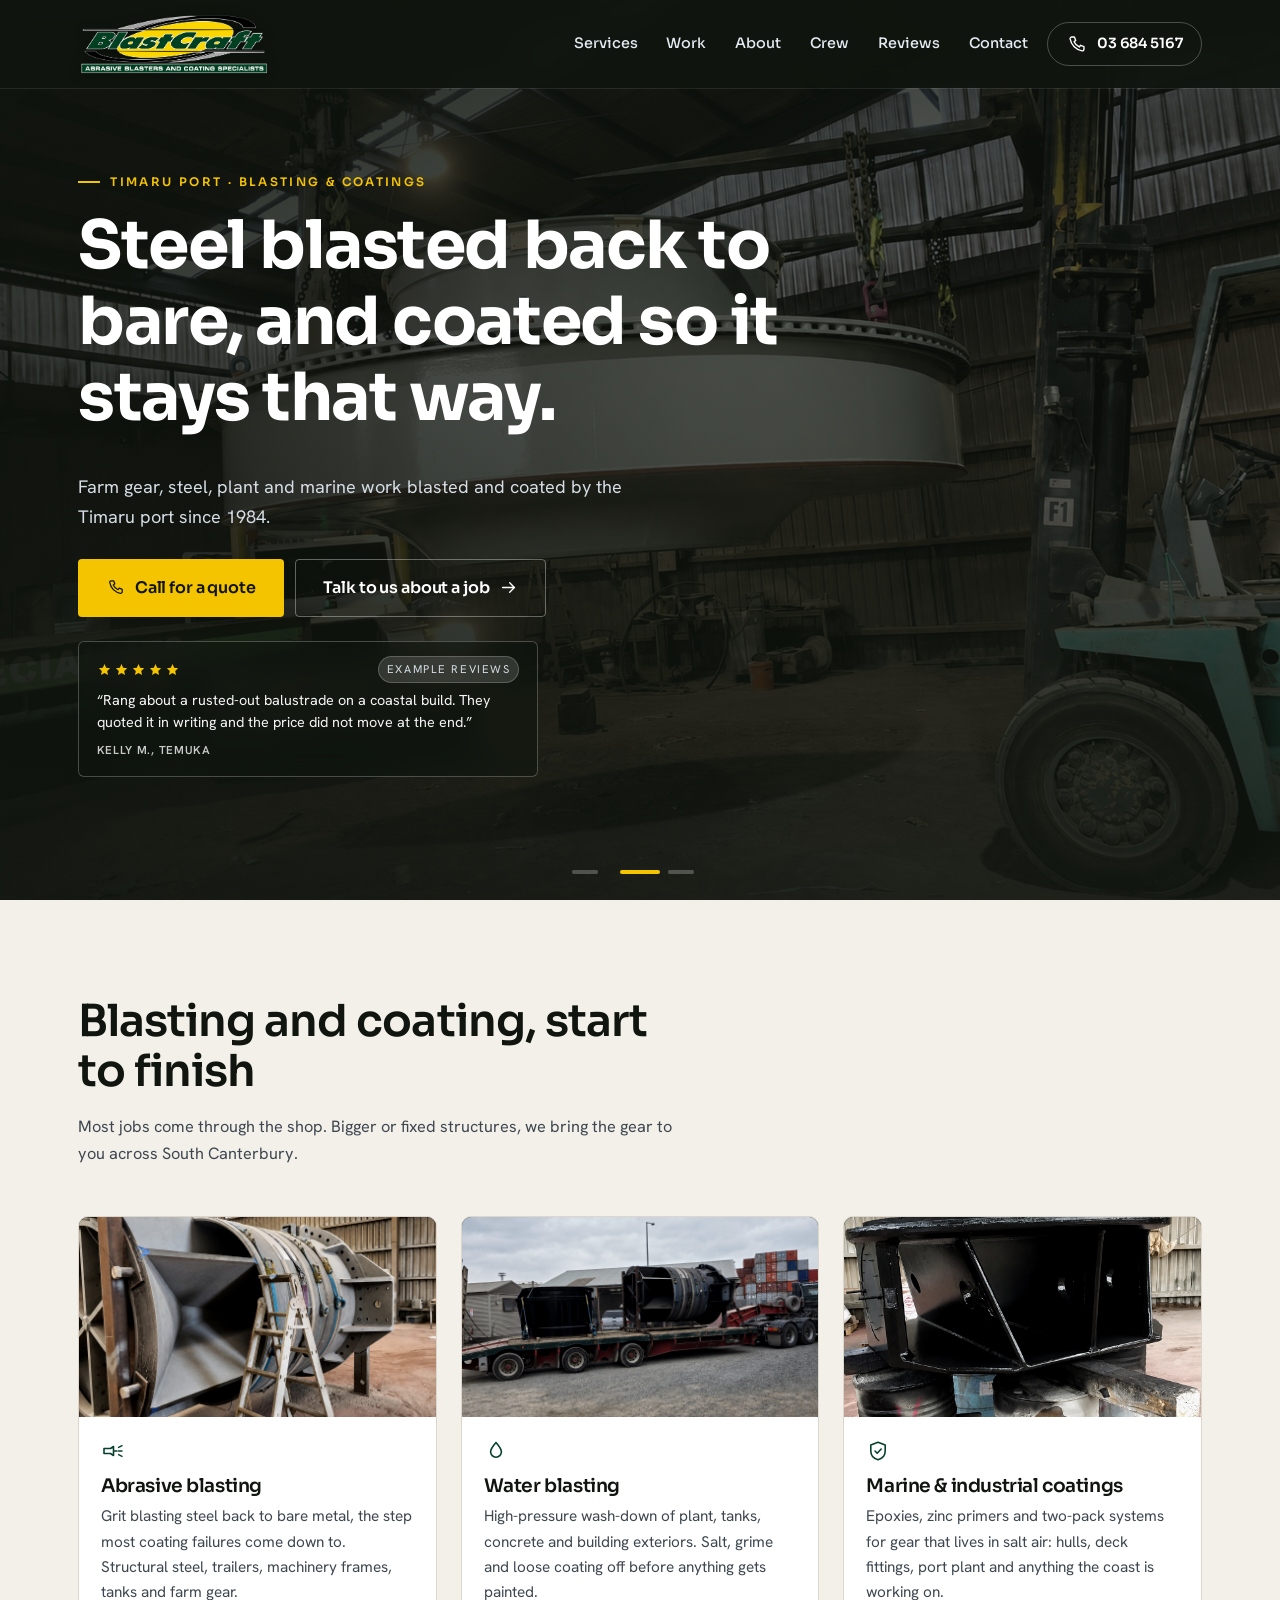
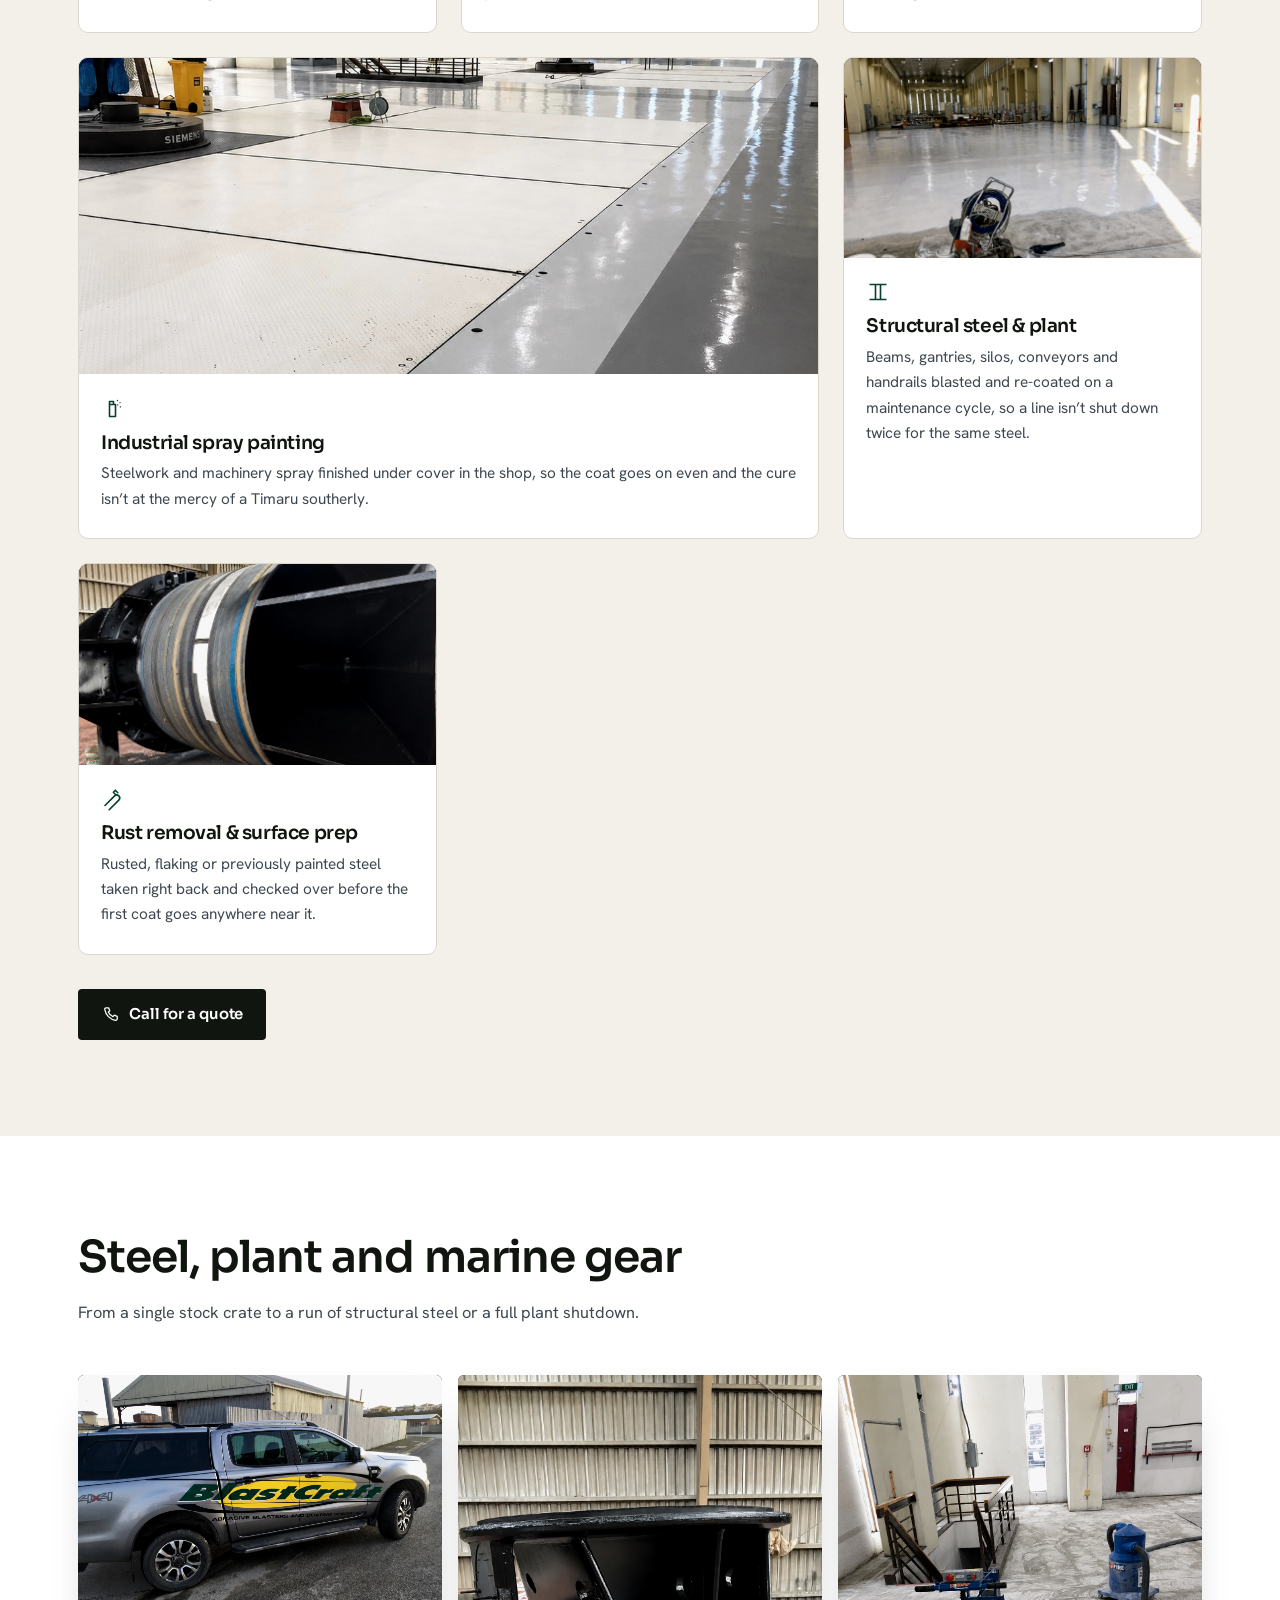
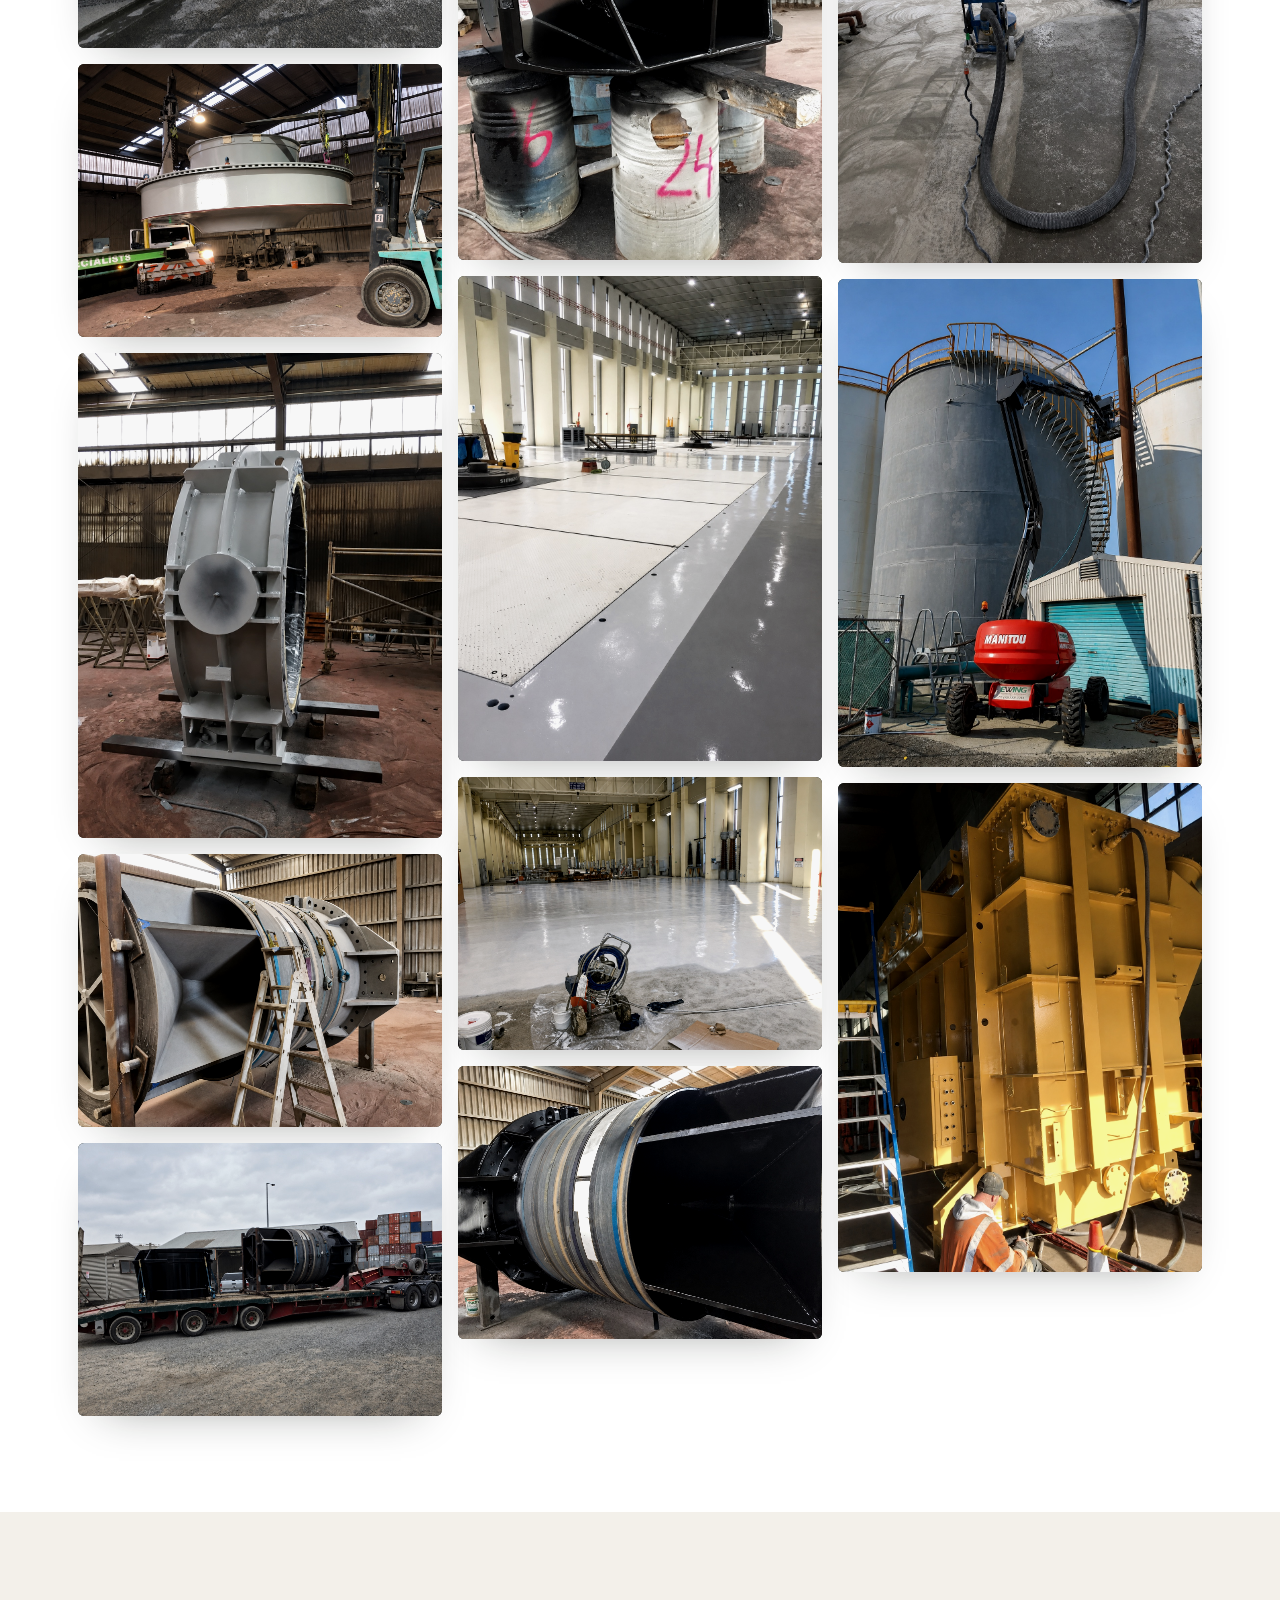
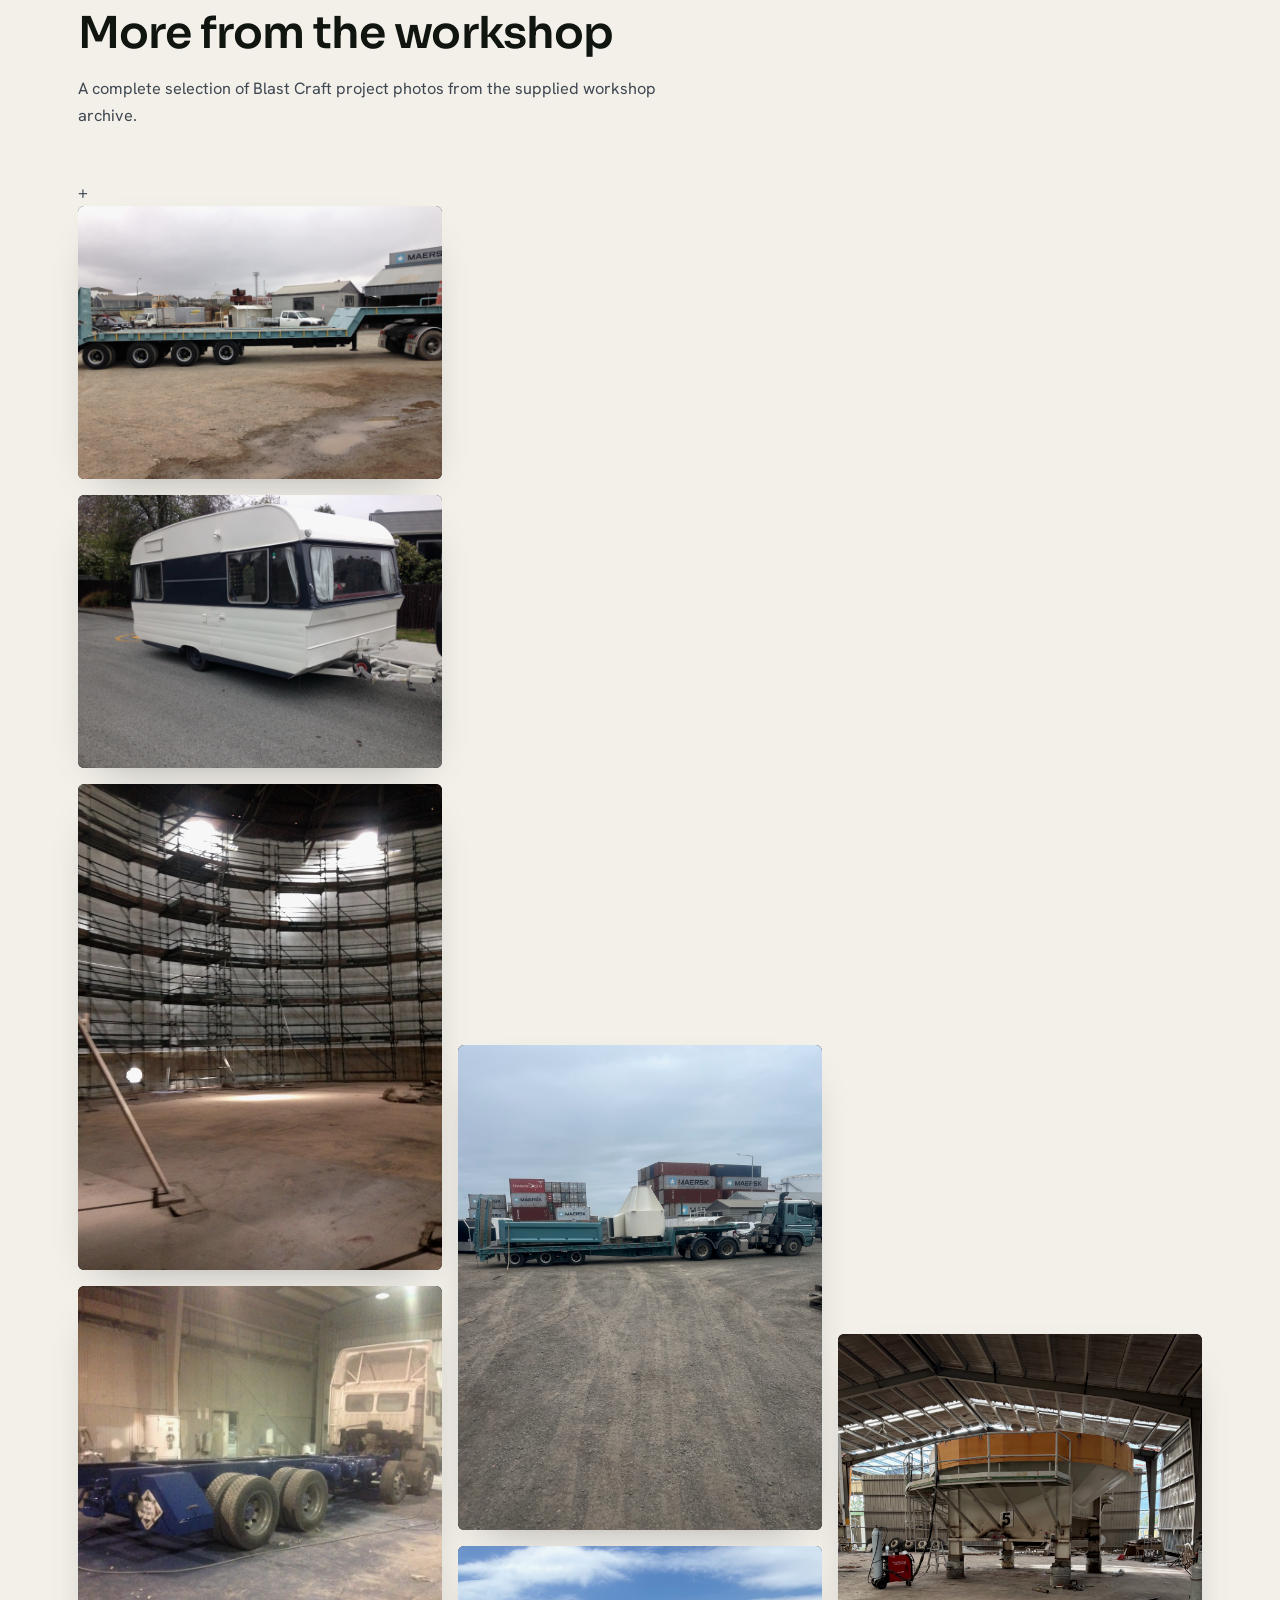
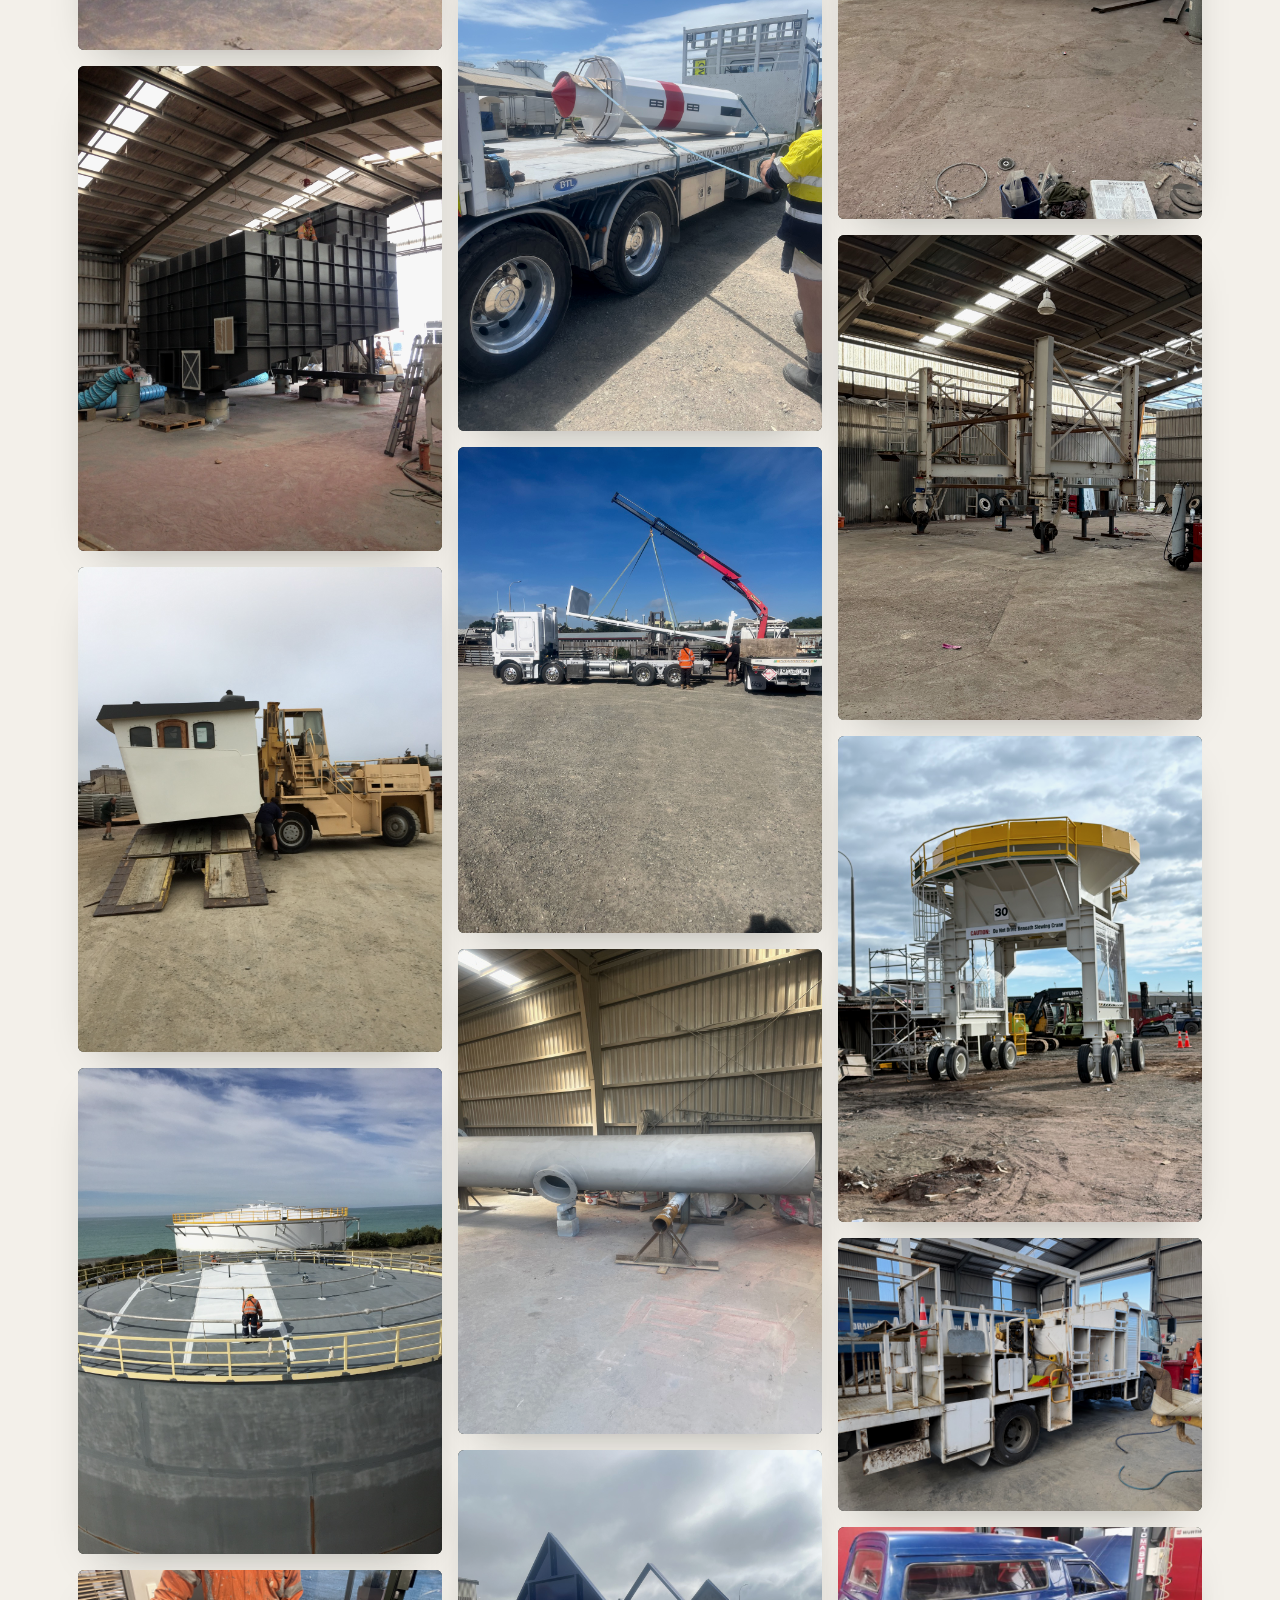
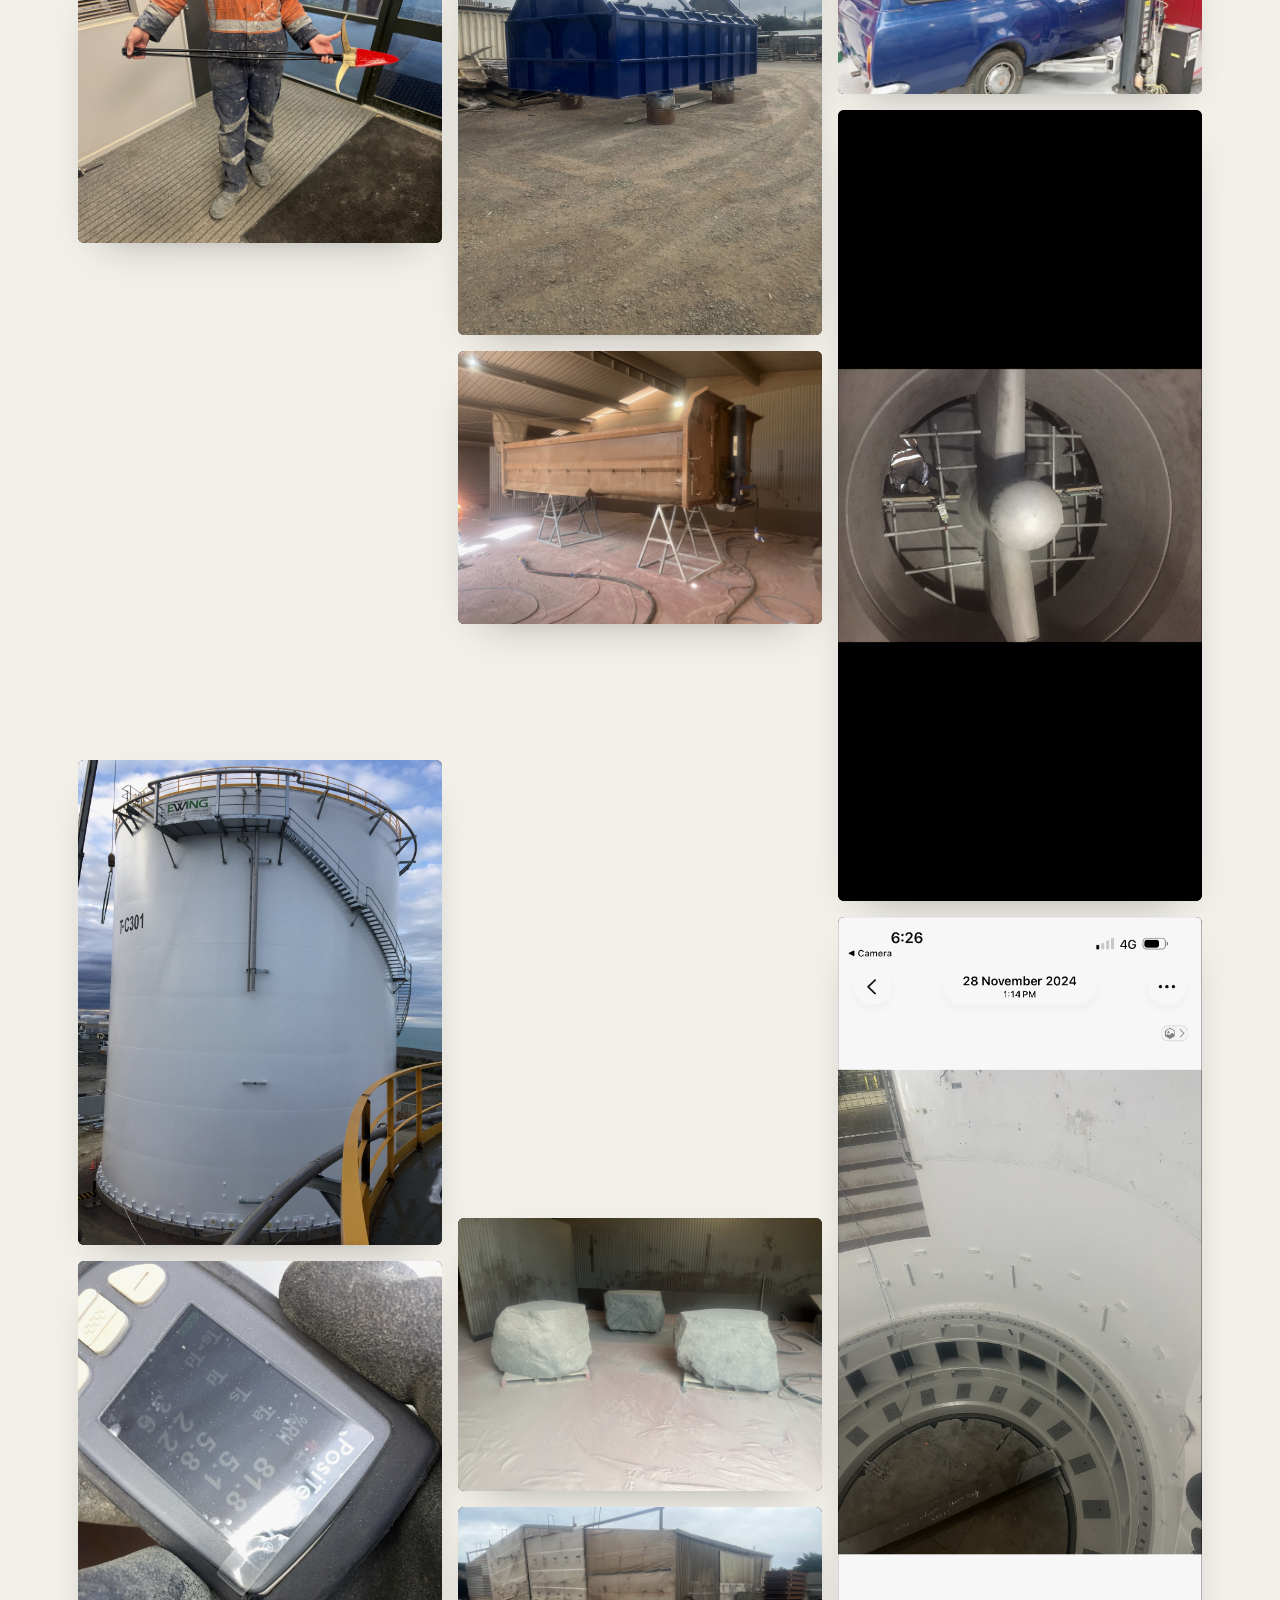
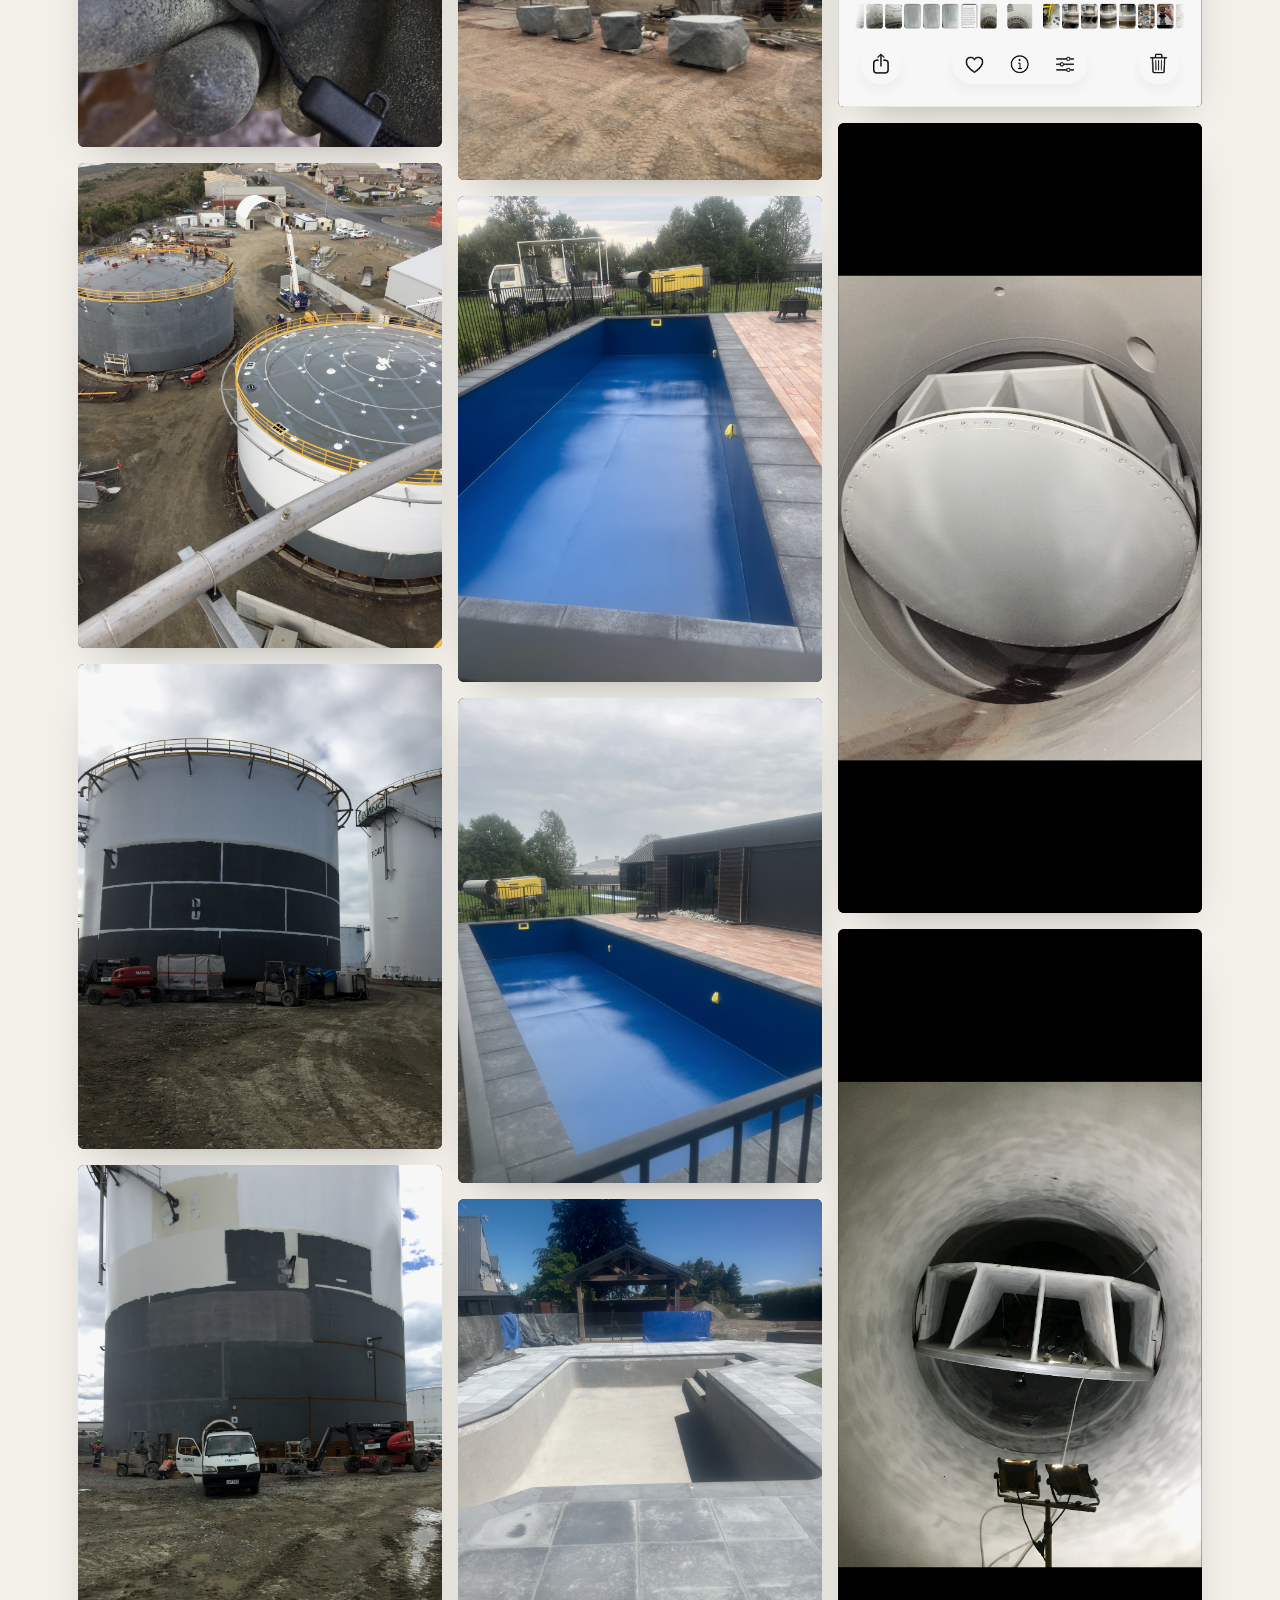
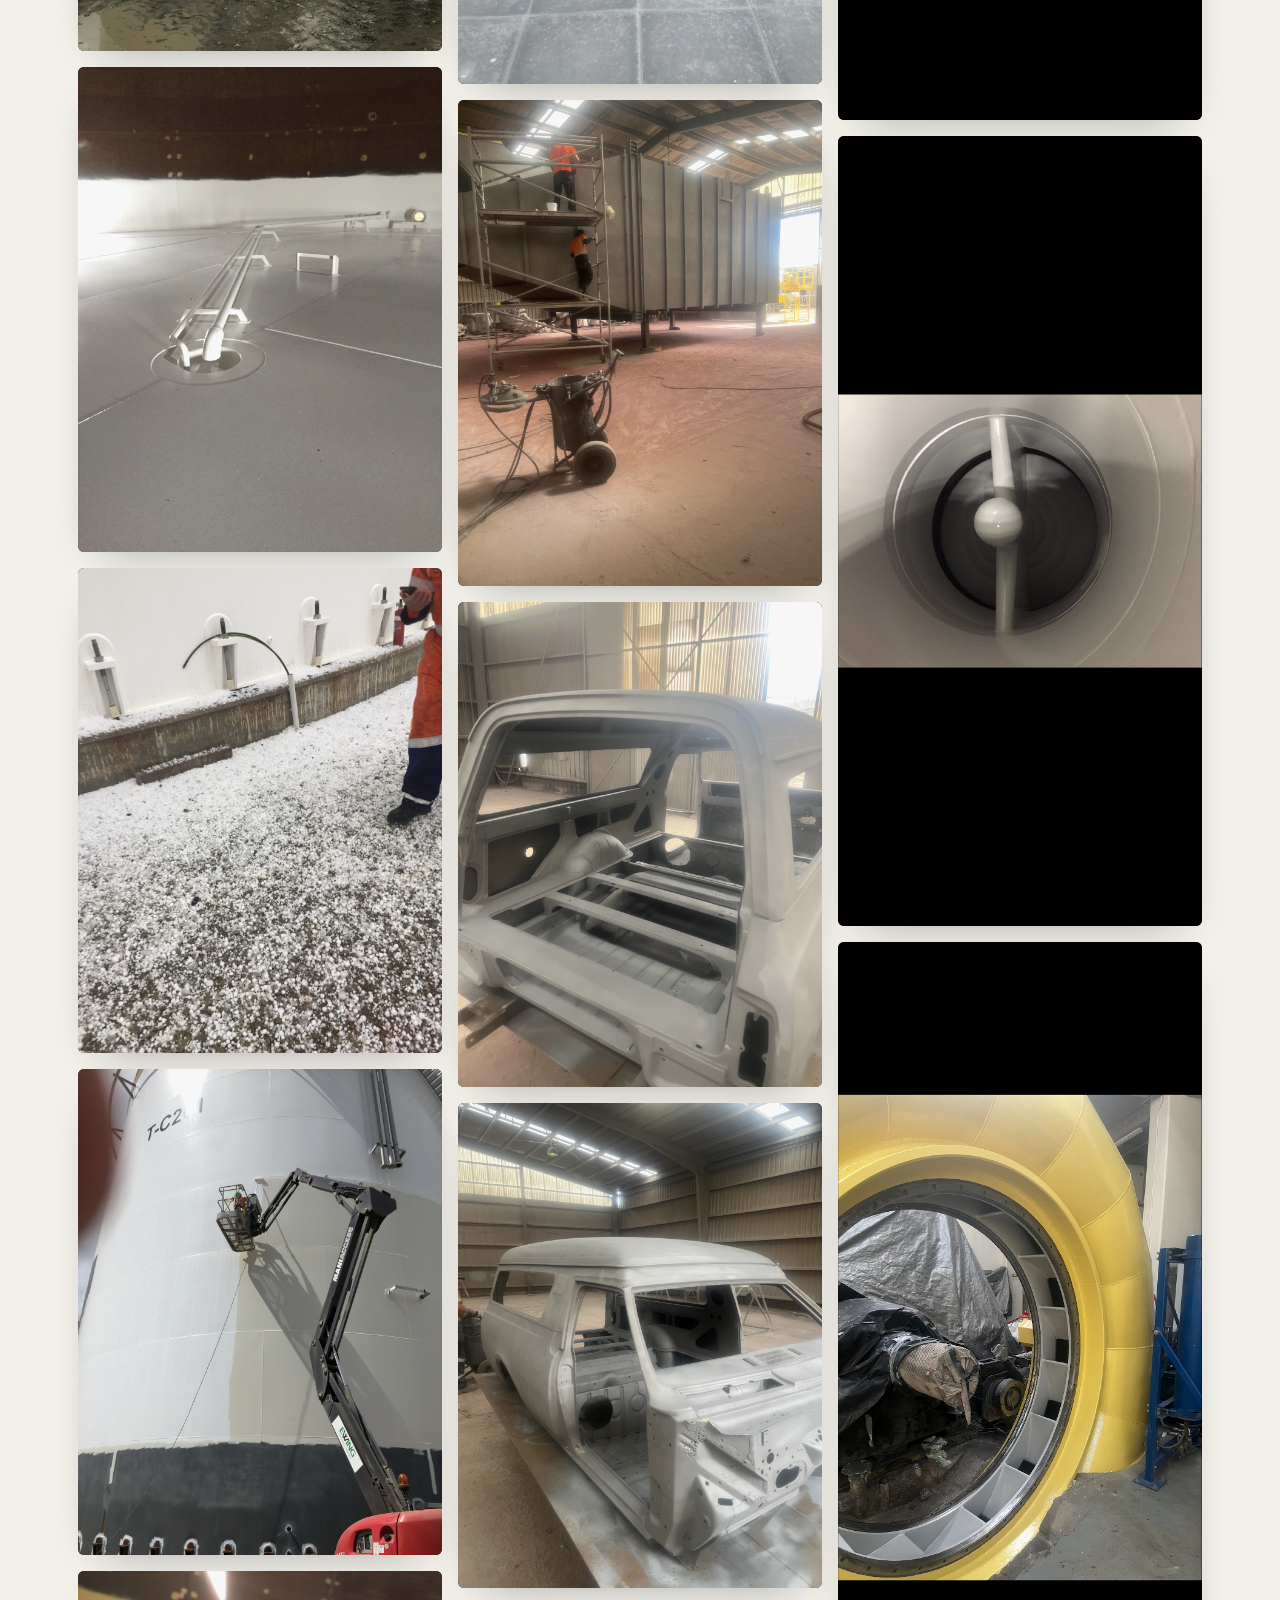
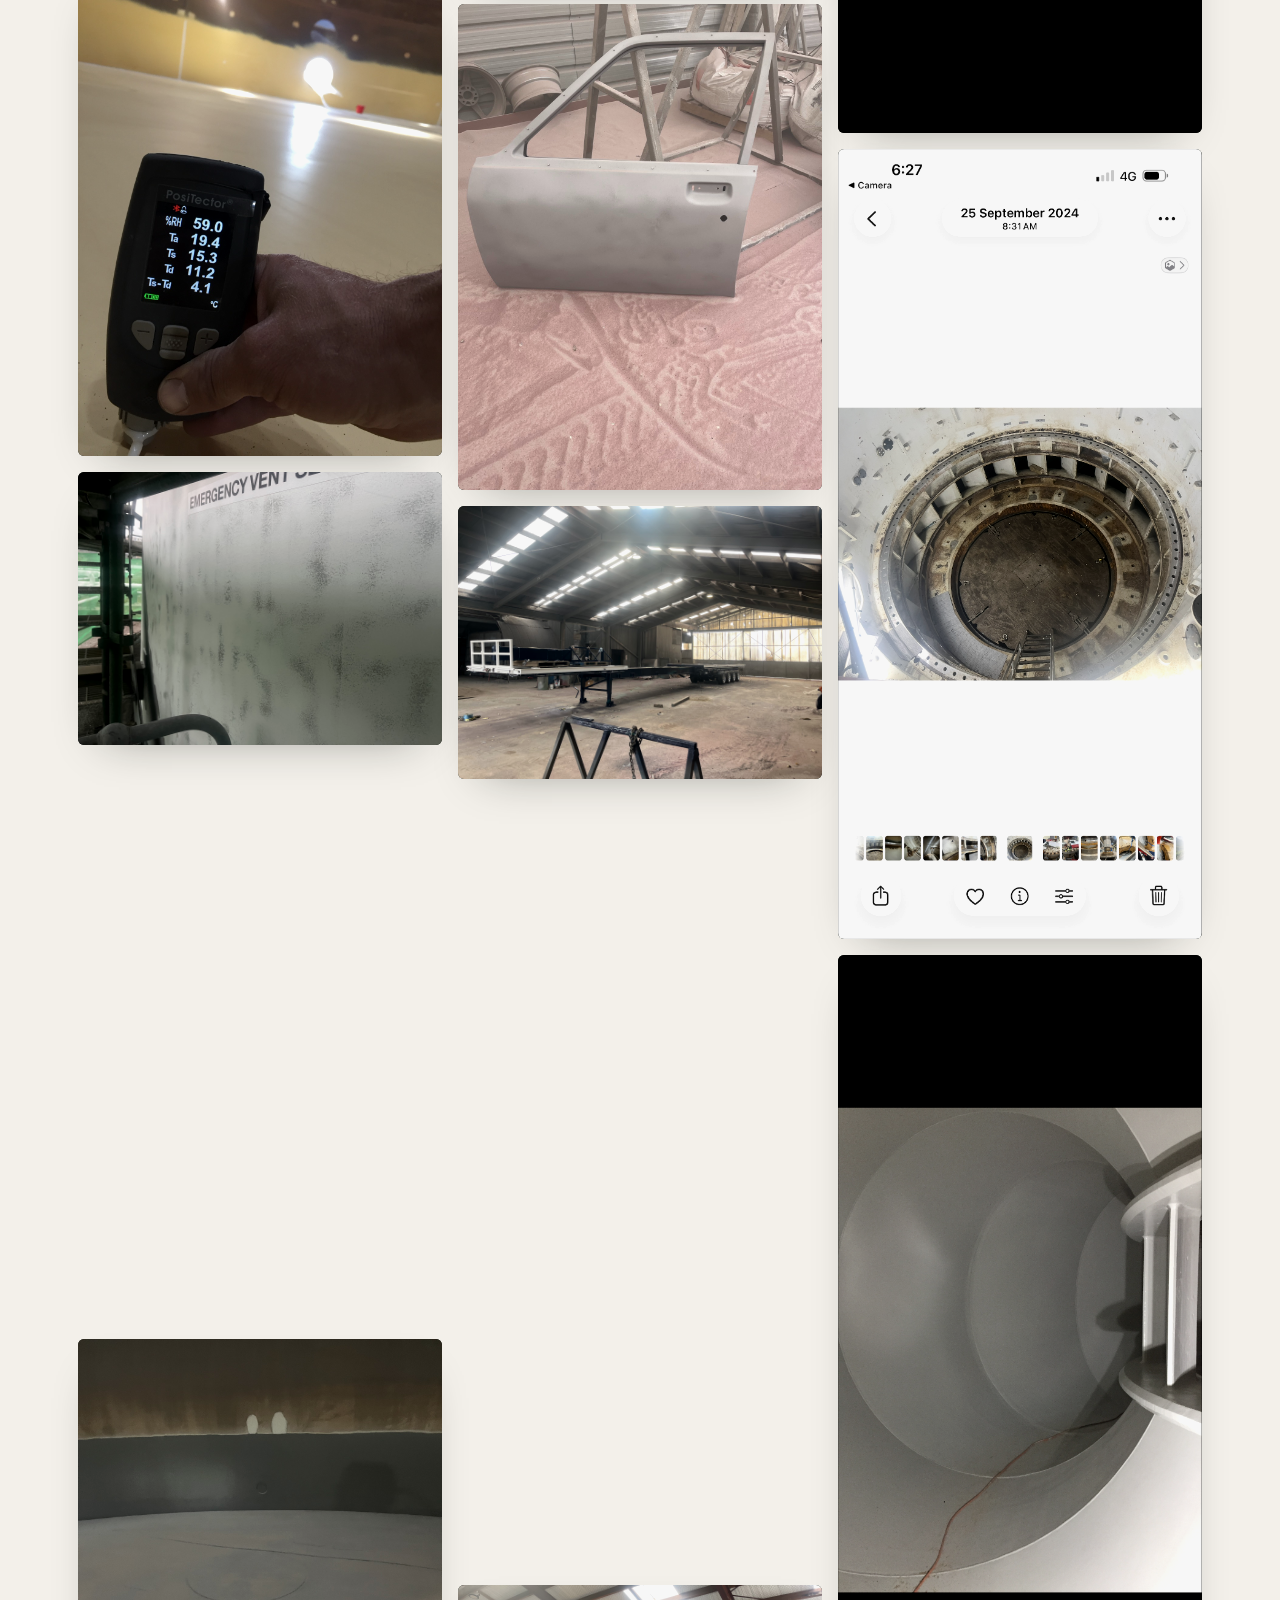
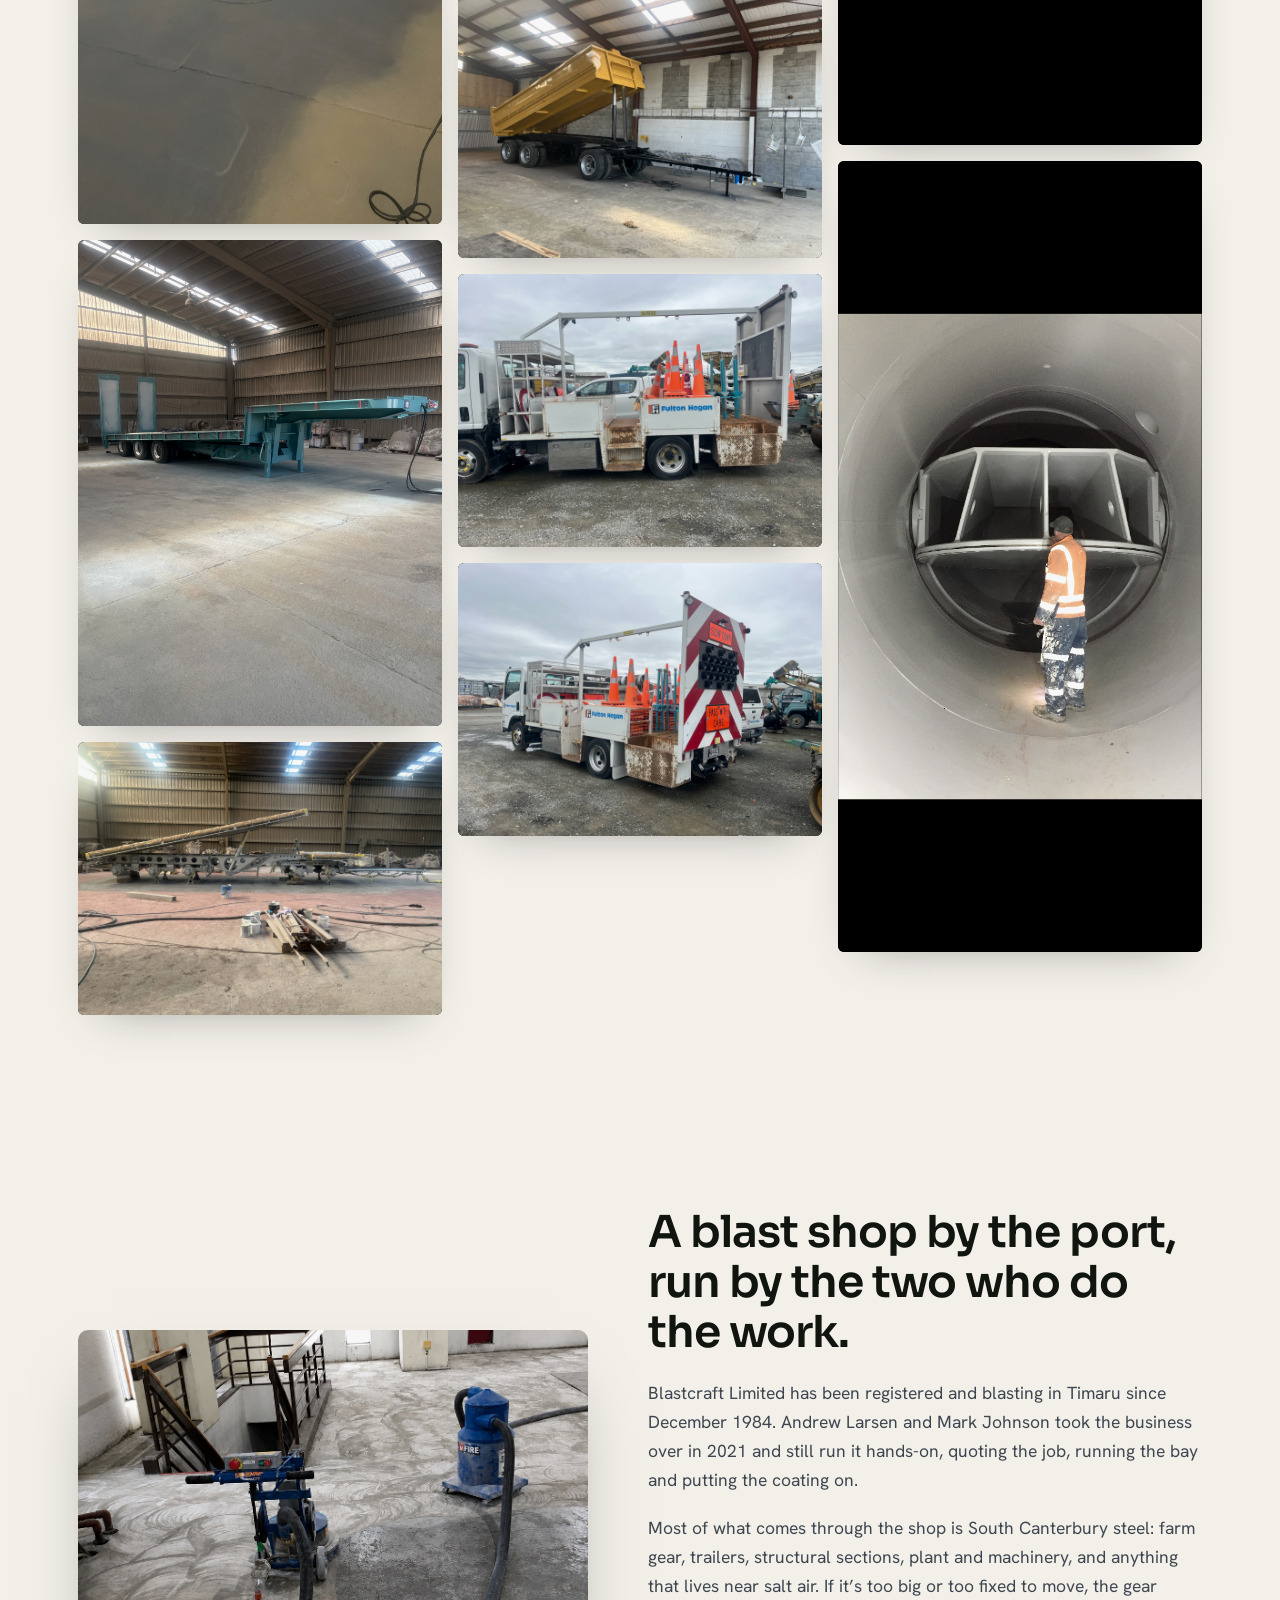
==== index.html @ 3a8966e9 "Add website photo archive images without duplicates" ====
<!DOCTYPE html>
<html lang="en-NZ">
<head>
<meta charset="utf-8">
<meta name="viewport" content="width=device-width, initial-scale=1">
<title>Blastcraft Limited | Abrasive Blasting &amp; Protective Coatings, Timaru</title>
<meta name="description" content="Blastcraft Limited, abrasive blasting, water blasting, industrial spray painting and marine protective coatings from Fraser Street, Timaru port. Shop work and on-site crews across South Canterbury.">
<meta name="theme-color" content="#10150F">
<link rel="canonical" href="https://blastcraft-limited-demo.vercel.app/">

<meta property="og:type" content="website">
<meta property="og:title" content="Blastcraft Limited | Abrasive Blasting &amp; Protective Coatings, Timaru">
<meta property="og:description" content="Steel stripped back properly and re-coated to spec. Blasting, water blasting and protective coatings out of the Timaru port since 1984.">
<meta property="og:image" content="img/customer/photo-01.jpg">
<meta name="twitter:card" content="summary_large_image">

<link rel="icon" href="favicon.png" type="image/png">

<link rel="preconnect" href="https://fonts.googleapis.com">
<link rel="preconnect" href="https://fonts.gstatic.com" crossorigin>
<link href="https://fonts.googleapis.com/css2?family=Sora:wght@300;400;600;700&family=Hanken+Grotesk:wght@400;500;600;700&display=swap" rel="stylesheet">
<link rel="stylesheet" href="styles.css">
</head>
<body>

<!-- ============ ICON SPRITE ============ -->
<svg class="sprite" aria-hidden="true" focusable="false" xmlns="http://www.w3.org/2000/svg">
  <symbol id="i-phone" viewBox="0 0 24 24"><path fill="none" stroke="currentColor" stroke-width="1.6" stroke-linecap="round" stroke-linejoin="round" d="M6.6 3.5h3l1.5 3.8-1.9 1.5a12.4 12.4 0 0 0 6 6l1.5-1.9 3.8 1.5v3a1.9 1.9 0 0 1-2.1 1.9A16.7 16.7 0 0 1 4.7 5.6a1.9 1.9 0 0 1 1.9-2.1Z"/></symbol>
  <symbol id="i-mail" viewBox="0 0 24 24"><path fill="none" stroke="currentColor" stroke-width="1.6" stroke-linecap="round" stroke-linejoin="round" d="M3.5 6.5h17v11h-17zM3.5 7l8.5 6 8.5-6"/></symbol>
  <symbol id="i-pin" viewBox="0 0 24 24"><path fill="none" stroke="currentColor" stroke-width="1.6" stroke-linecap="round" stroke-linejoin="round" d="M12 21s7-5.7 7-11a7 7 0 1 0-14 0c0 5.3 7 11 7 11Z"/><circle cx="12" cy="10" r="2.6" fill="none" stroke="currentColor" stroke-width="1.6"/></symbol>
  <symbol id="i-clock" viewBox="0 0 24 24"><circle cx="12" cy="12" r="8.5" fill="none" stroke="currentColor" stroke-width="1.6"/><path fill="none" stroke="currentColor" stroke-width="1.6" stroke-linecap="round" d="M12 7.2V12l3.2 2"/></symbol>
  <symbol id="i-check" viewBox="0 0 24 24"><path fill="none" stroke="currentColor" stroke-width="2" stroke-linecap="round" stroke-linejoin="round" d="M4.5 12.5l5 5 10-11"/></symbol>
  <symbol id="i-arrow" viewBox="0 0 24 24"><path fill="none" stroke="currentColor" stroke-width="1.7" stroke-linecap="round" stroke-linejoin="round" d="M4.5 12h15m-6-6 6 6-6 6"/></symbol>
  <symbol id="i-star" viewBox="0 0 24 24"><path fill="currentColor" d="m12 3.2 2.7 5.9 6.4 .7-4.8 4.4 1.3 6.4L12 17.4 6.4 20.6l1.3-6.4L2.9 9.8l6.4-.7z"/></symbol>
  <symbol id="i-quote" viewBox="0 0 24 24"><path fill="currentColor" d="M9.4 5.5C6.3 6.9 4.4 9.6 4.4 13v5.5h6.8V12H7.9c0-2 .9-3.4 2.9-4.3ZM19.6 5.5c-3.1 1.4-5 4.1-5 7.5v5.5h6.8V12h-3.3c0-2 .9-3.4 2.9-4.3Z"/></symbol>
  <symbol id="i-nozzle" viewBox="0 0 24 24"><path fill="none" stroke="currentColor" stroke-width="1.6" stroke-linecap="round" stroke-linejoin="round" d="M3 9.5h6.5l3-2v9l-3-2H3zM12.5 12H16"/><path fill="none" stroke="currentColor" stroke-width="1.4" stroke-linecap="round" d="M17.6 8.4 21 6.6M17.6 12H21M17.6 15.6 21 17.4"/></symbol>
  <symbol id="i-droplet" viewBox="0 0 24 24"><path fill="none" stroke="currentColor" stroke-width="1.6" stroke-linejoin="round" d="M12 3.5c3.4 3.9 5.4 6.8 5.4 9.3a5.4 5.4 0 0 1-10.8 0c0-2.5 2-5.4 5.4-9.3Z"/></symbol>
  <symbol id="i-shield" viewBox="0 0 24 24"><path fill="none" stroke="currentColor" stroke-width="1.6" stroke-linejoin="round" d="M12 3.2 4.8 6v6c0 4.4 3 7.6 7.2 8.8 4.2-1.2 7.2-4.4 7.2-8.8V6Z"/><path fill="none" stroke="currentColor" stroke-width="1.6" stroke-linecap="round" stroke-linejoin="round" d="m9 12 2.2 2.2L15.2 10"/></symbol>
  <symbol id="i-spray" viewBox="0 0 24 24"><path fill="none" stroke="currentColor" stroke-width="1.6" stroke-linejoin="round" d="M8.5 8.5h6v12h-6zM8.5 8.5V5.5h4v3"/><path fill="none" stroke="currentColor" stroke-width="1.4" stroke-linecap="round" d="M16.5 4.5h.01M19 6.6h.01M16.8 8.9h.01M19.4 10.9h.01"/></symbol>
  <symbol id="i-beam" viewBox="0 0 24 24"><path fill="none" stroke="currentColor" stroke-width="1.6" stroke-linejoin="round" d="M3.5 4.5h17M3.5 19.5h17M9.5 4.5v15M14.5 4.5v15"/></symbol>
  <symbol id="i-rust" viewBox="0 0 24 24"><path fill="none" stroke="currentColor" stroke-width="1.6" stroke-linecap="round" stroke-linejoin="round" d="M4 18.5 13.6 8.9a3 3 0 0 1 4.2 0 3 3 0 0 1 0 4.2L8.2 22.7"/><path fill="none" stroke="currentColor" stroke-width="1.6" stroke-linecap="round" stroke-linejoin="round" d="m14.8 7.7-2.5-2.5 2-2 2.5 2.5"/></symbol>
  <symbol id="i-fb" viewBox="0 0 24 24"><path fill="currentColor" d="M13.9 21v-8h2.7l.4-3.1h-3.1V7.9c0-.9.25-1.5 1.55-1.5h1.65V3.6A22 22 0 0 0 14.7 3.5c-2.4 0-4 1.45-4 4.1v2.3H8v3.1h2.7v8Z"/></symbol>
  <symbol id="i-ig" viewBox="0 0 24 24"><path fill="currentColor" d="M12 2.2c-2.7 0-3 .01-4.05.06-1.06.05-1.78.22-2.4.46a4.9 4.9 0 0 0-1.77 1.15A4.9 4.9 0 0 0 2.63 5.64c-.24.63-.4 1.35-.45 2.4C2.13 9.1 2.12 9.43 2.12 12s.01 2.9.06 3.96c.05 1.05.21 1.77.45 2.4a4.9 4.9 0 0 0 1.15 1.77 4.9 4.9 0 0 0 1.77 1.15c.62.24 1.34.4 2.4.45 1.06.05 1.39.06 4.05.06s3-.01 4.05-.06c1.06-.05 1.78-.21 2.4-.45a5.1 5.1 0 0 0 2.92-2.92c.24-.63.4-1.35.45-2.4.05-1.06.06-1.39.06-3.96s-.01-2.9-.06-3.96c-.05-1.05-.21-1.77-.45-2.4a4.9 4.9 0 0 0-1.15-1.77 4.9 4.9 0 0 0-1.77-1.15c-.62-.24-1.34-.41-2.4-.46C15 2.21 14.66 2.2 12 2.2Zm0 1.77c2.6 0 2.92.01 3.95.06.95.04 1.47.2 1.81.34.46.17.78.38 1.12.72.34.34.55.66.72 1.12.13.34.3.86.34 1.81.05 1.03.06 1.34.06 3.95s-.01 2.92-.06 3.95c-.04.95-.21 1.47-.34 1.81-.17.46-.38.78-.72 1.12-.34.34-.66.55-1.12.72-.34.13-.86.3-1.81.34-1.03.05-1.34.06-3.95.06s-2.92-.01-3.95-.06c-.95-.04-1.47-.21-1.81-.34a3.1 3.1 0 0 1-1.12-.72 3.1 3.1 0 0 1-.72-1.12c-.13-.34-.3-.86-.34-1.81-.05-1.03-.06-1.34-.06-3.95s.01-2.92.06-3.95c.04-.95.21-1.47.34-1.81.17-.46.38-.78.72-1.12.34-.34.66-.55 1.12-.72.34-.13.86-.3 1.81-.34C9.08 3.98 9.4 3.97 12 3.97Zm0 3.01a5.02 5.02 0 1 0 0 10.04 5.02 5.02 0 0 0 0-10.04Zm0 8.28a3.26 3.26 0 1 1 0-6.52 3.26 3.26 0 0 1 0 6.52Zm6.4-8.48a1.17 1.17 0 1 1-2.35 0 1.17 1.17 0 0 1 2.35 0Z"/></symbol>
  <symbol id="i-tt" viewBox="0 0 24 24"><path fill="currentColor" d="M16.6 2.5h-3v13.3a2.7 2.7 0 1 1-2.7-2.7c.28 0 .55.04.8.12v-3.1a5.8 5.8 0 1 0 4.9 5.72V9.1a6.6 6.6 0 0 0 3.9 1.26V7.3a3.7 3.7 0 0 1-3.9-3.6z"/></symbol>
  <symbol id="i-menu" viewBox="0 0 24 24"><path fill="none" stroke="currentColor" stroke-width="1.8" stroke-linecap="round" d="M4 7h16M4 12h16M4 17h16"/></symbol>
  <symbol id="i-close" viewBox="0 0 24 24"><path fill="none" stroke="currentColor" stroke-width="1.8" stroke-linecap="round" d="M6 6l12 12M18 6 6 18"/></symbol>
  <symbol id="i-google" viewBox="0 0 24 24"><path fill="currentColor" d="M21.3 12.2c0-.7-.06-1.35-.18-2H12v3.9h5.24a4.5 4.5 0 0 1-1.95 2.95v2.45h3.15c1.85-1.7 2.91-4.2 2.91-7.3Z"/><path fill="currentColor" opacity=".75" d="M12 21.5c2.63 0 4.83-.87 6.44-2.36l-3.15-2.44c-.87.59-1.99.94-3.29.94-2.53 0-4.67-1.71-5.44-4H3.3v2.52A9.5 9.5 0 0 0 12 21.5Z"/><path fill="currentColor" opacity=".55" d="M6.56 13.64a5.7 5.7 0 0 1 0-3.64V7.48H3.3a9.5 9.5 0 0 0 0 8.52Z"/><path fill="currentColor" opacity=".85" d="M12 6.34c1.43 0 2.71.49 3.72 1.45l2.79-2.79C16.83 3.42 14.63 2.5 12 2.5A9.5 9.5 0 0 0 3.3 7.48l3.26 2.52c.77-2.29 2.91-3.66 5.44-3.66Z"/></symbol>
</svg>

<!-- ============ NAV ============ -->
<header class="nav" id="nav">
  <div class="wrap nav__inner">
    <a class="brand" href="#top" aria-label="Blastcraft Limited home">
      <img class="brand__logo" src="img/customer/blastcraft-logo.png" alt="Blast Craft, Abrasive Blasters and Coating Specialists" width="2172" height="724">
    </a>

    <nav class="nav__links" id="navLinks" aria-label="Main">
      <a href="#services">Services</a>
      <a href="#work">Work</a>
      <a href="#about">About</a>
      <a href="#crew">Crew</a>
      <a href="#reviews">Reviews</a>
      <a href="#contact">Contact</a>
    </nav>

    <a class="btn btn--ghost nav__call" href="tel:+6436845167">
      <svg class="ic" aria-hidden="true"><use href="#i-phone"></use></svg>
      <span>03 684 5167</span>
    </a>

    <button class="nav__toggle" id="navToggle" aria-expanded="false" aria-controls="navLinks" aria-label="Open menu">
      <svg class="ic ic--menu" aria-hidden="true"><use href="#i-menu"></use></svg>
      <svg class="ic ic--close" aria-hidden="true"><use href="#i-close"></use></svg>
    </button>
  </div>
</header>

<main id="top">

<!-- ============ HERO ============ -->
<section class="hero" id="hero">
  <div class="hero__media" aria-hidden="true">
    <img class="hero__img is-on" src="img/customer/photo-01.jpg" alt="Blast Craft industrial vehicle and workshop work" fetchpriority="high" loading="eager" width="1448" height="1086">
    <img class="hero__img" src="img/customer/photo-02.jpg" alt="Blast Craft workshop equipment" loading="lazy" width="1448" height="1086">
    <img class="hero__img" src="img/customer/photo-03.jpg" alt="Blast Craft industrial finishing work" loading="lazy" width="1086" height="1448">
  </div>
  <div class="hero__scrim"></div>

  <div class="wrap hero__inner">
    <span class="hero__eyebrow reveal">Timaru Port &middot; Blasting &amp; coatings</span>
    <h1 class="hero__title reveal">Steel blasted back to bare, and coated so it stays that way.</h1>
    <p class="hero__sub reveal">Farm gear, steel, plant and marine work blasted and coated by the Timaru port since 1984.</p>

    <div class="hero__cta reveal">
      <a class="btn btn--accent btn--lg" href="tel:+6436845167">
        <svg class="ic" aria-hidden="true"><use href="#i-phone"></use></svg>
        <span>Call for a quote</span>
      </a>
      <a class="btn btn--outline btn--lg" href="#contact">
        <span>Talk to us about a job</span>
        <svg class="ic" aria-hidden="true"><use href="#i-arrow"></use></svg>
      </a>
    </div>

    <div class="herorev reveal">
      <div class="herorev__top">
        <span class="herorev__stars" aria-hidden="true">
          <svg class="ic"><use href="#i-star"></use></svg><svg class="ic"><use href="#i-star"></use></svg><svg class="ic"><use href="#i-star"></use></svg><svg class="ic"><use href="#i-star"></use></svg><svg class="ic"><use href="#i-star"></use></svg>
        </span>
        <span class="herorev__tag">Example reviews</span>
      </div>
      <div class="herorev__body" id="heroReviewBody">
        <q>Dropped a stock crate and hay feeders off Monday, back on the truck Thursday. Finish is miles better than the coating they came with.</q>
        <span class="herorev__by">Dave R., Washdyke</span>
      </div>
    </div>
  </div>

  <div class="hero__dots" role="tablist" aria-label="Hero images">
    <button class="hero__dot is-on" type="button" aria-label="Image 1"></button>
    <button class="hero__dot" type="button" aria-label="Image 2"></button>
    <button class="hero__dot" type="button" aria-label="Image 3"></button>
  </div>
</section>

<!-- ============ SERVICES ============ -->
<section class="section section--bone" id="services">
  <div class="wrap">
    <header class="shead reveal">
      <h2>Blasting and coating, start to finish</h2>
      <p class="shead__sub">Most jobs come through the shop. Bigger or fixed structures, we bring the gear to you across South Canterbury.</p>
    </header>

    <div class="cards">
      <article class="card reveal">
        <div class="card__media"><img src="img/customer/photo-04.jpg" alt="Steel fabrication ready for the blast bay" loading="lazy" width="1448" height="1086"></div>
        <div class="card__body">
          <svg class="ic ic--md card__ic" aria-hidden="true"><use href="#i-nozzle"></use></svg>
          <h3>Abrasive blasting</h3>
          <p>Grit blasting steel back to bare metal, the step most coating failures come down to. Structural steel, trailers, machinery frames, tanks and farm gear.</p>
        </div>
      </article>

      <article class="card reveal">
        <div class="card__media"><img src="img/customer/photo-05.jpg" alt="Blast Craft surface preparation work" loading="lazy" width="1448" height="1086"></div>
        <div class="card__body">
          <svg class="ic ic--md card__ic" aria-hidden="true"><use href="#i-droplet"></use></svg>
          <h3>Water blasting</h3>
          <p>High-pressure wash-down of plant, tanks, concrete and building exteriors. Salt, grime and loose coating off before anything gets painted.</p>
        </div>
      </article>

      <article class="card reveal">
        <div class="card__media"><img src="img/customer/photo-06.jpg" alt="Industrial coating work in the Blast Craft workshop" loading="lazy" width="1086" height="1448"></div>
        <div class="card__body">
          <svg class="ic ic--md card__ic" aria-hidden="true"><use href="#i-shield"></use></svg>
          <h3>Marine &amp; industrial coatings</h3>
          <p>Epoxies, zinc primers and two-pack systems for gear that lives in salt air: hulls, deck fittings, port plant and anything the coast is working on.</p>
        </div>
      </article>

      <article class="card card--wide reveal">
        <div class="card__media"><img src="img/customer/photo-07.jpg" alt="Protective coating work by Blast Craft" loading="lazy" width="1086" height="1448"></div>
        <div class="card__body">
          <svg class="ic ic--md card__ic" aria-hidden="true"><use href="#i-spray"></use></svg>
          <h3>Industrial spray painting</h3>
          <p>Steelwork and machinery spray finished under cover in the shop, so the coat goes on even and the cure isn&rsquo;t at the mercy of a Timaru southerly.</p>
        </div>
      </article>

      <article class="card reveal">
        <div class="card__media"><img src="img/customer/photo-08.jpg" alt="Freshly finished industrial equipment" loading="lazy" width="1448" height="1086"></div>
        <div class="card__body">
          <svg class="ic ic--md card__ic" aria-hidden="true"><use href="#i-beam"></use></svg>
          <h3>Structural steel &amp; plant</h3>
          <p>Beams, gantries, silos, conveyors and handrails blasted and re-coated on a maintenance cycle, so a line isn&rsquo;t shut down twice for the same steel.</p>
        </div>
      </article>

      <article class="card reveal">
        <div class="card__media"><img src="img/customer/photo-09.jpg" alt="Steelwork in the Blast Craft workshop" loading="lazy" width="1448" height="1086"></div>
        <div class="card__body">
          <svg class="ic ic--md card__ic" aria-hidden="true"><use href="#i-rust"></use></svg>
          <h3>Rust removal &amp; surface prep</h3>
          <p>Rusted, flaking or previously painted steel taken right back and checked over before the first coat goes anywhere near it.</p>
        </div>
      </article>
    </div>

    <div class="shead__foot reveal">
      <a class="btn btn--dark" href="tel:+6436845167">
        <svg class="ic" aria-hidden="true"><use href="#i-phone"></use></svg>
        <span>Call for a quote</span>
      </a>
    </div>
  </div>
</section>

<!-- ============ WORK / GALLERY ============ -->
<section class="section" id="work">
  <div class="wrap">
    <header class="shead reveal">
      <h2>Steel, plant and marine gear</h2>
      <p class="shead__sub">From a single stock crate to a run of structural steel or a full plant shutdown.</p>
    </header>

    <div class="masonry">
      <figure class="mas reveal"><img src="img/customer/photo-01.jpg" alt="Blast Craft vehicle and workshop work" loading="lazy" width="1448" height="1086"></figure>
      <figure class="mas reveal"><img src="img/customer/photo-02.jpg" alt="Blast Craft equipment" loading="lazy" width="1448" height="1086"></figure>
      <figure class="mas reveal"><img src="img/customer/photo-03.jpg" alt="Blast Craft industrial work" loading="lazy" width="1086" height="1448"></figure>
      <figure class="mas reveal"><img src="img/customer/photo-04.jpg" alt="Blast Craft steel fabrication work" loading="lazy" width="1448" height="1086"></figure>
      <figure class="mas reveal"><img src="img/customer/photo-05.jpg" alt="Blast Craft surface preparation work" loading="lazy" width="1448" height="1086"></figure>
      <figure class="mas reveal"><img src="img/customer/photo-06.jpg" alt="Blast Craft industrial coating work" loading="lazy" width="1086" height="1448"></figure>
      <figure class="mas reveal"><img src="img/customer/photo-07.jpg" alt="Blast Craft protective coating work" loading="lazy" width="1086" height="1448"></figure>
      <figure class="mas reveal"><img src="img/customer/photo-08.jpg" alt="Blast Craft finished industrial equipment" loading="lazy" width="1448" height="1086"></figure>
      <figure class="mas reveal"><img src="img/customer/photo-09.jpg" alt="Blast Craft workshop steelwork" loading="lazy" width="1448" height="1086"></figure>
      <figure class="mas reveal"><img src="img/customer/photo-10.jpg" alt="Blast Craft workshop project" loading="lazy" width="1083" height="1453"></figure>
      <figure class="mas reveal"><img src="img/customer/photo-11.jpg" alt="Blast Craft finished coating project" loading="lazy" width="1083" height="1453"></figure>
      <figure class="mas reveal"><img src="img/customer/photo-12.jpg" alt="Blast Craft industrial finishing project" loading="lazy" width="1083" height="1453"></figure>
    </div>
  </div>
</section>

<!-- ============ CUSTOMER PHOTO ARCHIVE ============ -->
<section class="section section--bone" id="photo-archive">
  <div class="wrap">
    <header class="shead reveal">
      <h2>More from the workshop</h2>
      <p class="shead__sub">A complete selection of Blast Craft project photos from the supplied workshop archive.</p>
    </header>
    <div class="masonry">
+      <figure class="mas reveal"><img src="img/customer/archive/photo-001.jpg" alt="Blast Craft workshop and industrial project photo 1" loading="lazy" width="1600" height="1200"></figure>
      <figure class="mas reveal"><img src="img/customer/archive/photo-002.jpg" alt="Blast Craft workshop and industrial project photo 2" loading="lazy" width="1600" height="1200"></figure>
      <figure class="mas reveal"><img src="img/customer/archive/photo-003.jpg" alt="Blast Craft workshop and industrial project photo 3" loading="lazy" width="1600" height="1200"></figure>
      <figure class="mas reveal"><img src="img/customer/archive/photo-004.jpg" alt="Blast Craft workshop and industrial project photo 4" loading="lazy" width="1600" height="1200"></figure>
      <figure class="mas reveal"><img src="img/customer/archive/photo-005.jpg" alt="Blast Craft workshop and industrial project photo 5" loading="lazy" width="1600" height="1200"></figure>
      <figure class="mas reveal"><img src="img/customer/archive/photo-006.jpg" alt="Blast Craft workshop and industrial project photo 6" loading="lazy" width="1600" height="1200"></figure>
      <figure class="mas reveal"><img src="img/customer/archive/photo-007.jpg" alt="Blast Craft workshop and industrial project photo 7" loading="lazy" width="1600" height="1200"></figure>
      <figure class="mas reveal"><img src="img/customer/archive/photo-008.jpg" alt="Blast Craft workshop and industrial project photo 8" loading="lazy" width="1600" height="1200"></figure>
      <figure class="mas reveal"><img src="img/customer/archive/photo-009.jpg" alt="Blast Craft workshop and industrial project photo 9" loading="lazy" width="1600" height="1200"></figure>
      <figure class="mas reveal"><img src="img/customer/archive/photo-010.jpg" alt="Blast Craft workshop and industrial project photo 10" loading="lazy" width="1600" height="1200"></figure>
      <figure class="mas reveal"><img src="img/customer/archive/photo-011.jpg" alt="Blast Craft workshop and industrial project photo 11" loading="lazy" width="1600" height="1200"></figure>
      <figure class="mas reveal"><img src="img/customer/archive/photo-012.jpg" alt="Blast Craft workshop and industrial project photo 12" loading="lazy" width="1600" height="1200"></figure>
      <figure class="mas reveal"><img src="img/customer/archive/photo-013.jpg" alt="Blast Craft workshop and industrial project photo 13" loading="lazy" width="1600" height="1200"></figure>
      <figure class="mas reveal"><img src="img/customer/archive/photo-014.jpg" alt="Blast Craft workshop and industrial project photo 14" loading="lazy" width="1600" height="1200"></figure>
      <figure class="mas reveal"><img src="img/customer/archive/photo-015.jpg" alt="Blast Craft workshop and industrial project photo 15" loading="lazy" width="1600" height="1200"></figure>
      <figure class="mas reveal"><img src="img/customer/archive/photo-016.jpg" alt="Blast Craft workshop and industrial project photo 16" loading="lazy" width="1600" height="1200"></figure>
      <figure class="mas reveal"><img src="img/customer/archive/photo-017.jpg" alt="Blast Craft workshop and industrial project photo 17" loading="lazy" width="1600" height="1200"></figure>
      <figure class="mas reveal"><img src="img/customer/archive/photo-018.jpg" alt="Blast Craft workshop and industrial project photo 18" loading="lazy" width="1600" height="1200"></figure>
      <figure class="mas reveal"><img src="img/customer/archive/photo-019.jpg" alt="Blast Craft workshop and industrial project photo 19" loading="lazy" width="1600" height="1200"></figure>
      <figure class="mas reveal"><img src="img/customer/archive/photo-020.jpg" alt="Blast Craft workshop and industrial project photo 20" loading="lazy" width="1600" height="1200"></figure>
      <figure class="mas reveal"><img src="img/customer/archive/photo-021.jpg" alt="Blast Craft workshop and industrial project photo 21" loading="lazy" width="1600" height="1200"></figure>
      <figure class="mas reveal"><img src="img/customer/archive/photo-022.jpg" alt="Blast Craft workshop and industrial project photo 22" loading="lazy" width="1600" height="1200"></figure>
      <figure class="mas reveal"><img src="img/customer/archive/photo-023.jpg" alt="Blast Craft workshop and industrial project photo 23" loading="lazy" width="1600" height="1200"></figure>
      <figure class="mas reveal"><img src="img/customer/archive/photo-024.jpg" alt="Blast Craft workshop and industrial project photo 24" loading="lazy" width="1600" height="1200"></figure>
      <figure class="mas reveal"><img src="img/customer/archive/photo-025.jpg" alt="Blast Craft workshop and industrial project photo 25" loading="lazy" width="1600" height="1200"></figure>
      <figure class="mas reveal"><img src="img/customer/archive/photo-026.jpg" alt="Blast Craft workshop and industrial project photo 26" loading="lazy" width="1600" height="1200"></figure>
      <figure class="mas reveal"><img src="img/customer/archive/photo-027.jpg" alt="Blast Craft workshop and industrial project photo 27" loading="lazy" width="1600" height="1200"></figure>
      <figure class="mas reveal"><img src="img/customer/archive/photo-028.jpg" alt="Blast Craft workshop and industrial project photo 28" loading="lazy" width="1600" height="1200"></figure>
      <figure class="mas reveal"><img src="img/customer/archive/photo-029.jpg" alt="Blast Craft workshop and industrial project photo 29" loading="lazy" width="1600" height="1200"></figure>
      <figure class="mas reveal"><img src="img/customer/archive/photo-030.jpg" alt="Blast Craft workshop and industrial project photo 30" loading="lazy" width="1600" height="1200"></figure>
      <figure class="mas reveal"><img src="img/customer/archive/photo-031.jpg" alt="Blast Craft workshop and industrial project photo 31" loading="lazy" width="1600" height="1200"></figure>
      <figure class="mas reveal"><img src="img/customer/archive/photo-032.jpg" alt="Blast Craft workshop and industrial project photo 32" loading="lazy" width="1600" height="1200"></figure>
      <figure class="mas reveal"><img src="img/customer/archive/photo-033.jpg" alt="Blast Craft workshop and industrial project photo 33" loading="lazy" width="1600" height="1200"></figure>
      <figure class="mas reveal"><img src="img/customer/archive/photo-034.jpg" alt="Blast Craft workshop and industrial project photo 34" loading="lazy" width="1600" height="1200"></figure>
      <figure class="mas reveal"><img src="img/customer/archive/photo-035.jpg" alt="Blast Craft workshop and industrial project photo 35" loading="lazy" width="1600" height="1200"></figure>
      <figure class="mas reveal"><img src="img/customer/archive/photo-036.jpg" alt="Blast Craft workshop and industrial project photo 36" loading="lazy" width="1600" height="1200"></figure>
      <figure class="mas reveal"><img src="img/customer/archive/photo-037.jpg" alt="Blast Craft workshop and industrial project photo 37" loading="lazy" width="1600" height="1200"></figure>
      <figure class="mas reveal"><img src="img/customer/archive/photo-038.jpg" alt="Blast Craft workshop and industrial project photo 38" loading="lazy" width="1600" height="1200"></figure>
      <figure class="mas reveal"><img src="img/customer/archive/photo-039.jpg" alt="Blast Craft workshop and industrial project photo 39" loading="lazy" width="1600" height="1200"></figure>
      <figure class="mas reveal"><img src="img/customer/archive/photo-040.jpg" alt="Blast Craft workshop and industrial project photo 40" loading="lazy" width="1600" height="1200"></figure>
      <figure class="mas reveal"><img src="img/customer/archive/photo-041.jpg" alt="Blast Craft workshop and industrial project photo 41" loading="lazy" width="1600" height="1200"></figure>
      <figure class="mas reveal"><img src="img/customer/archive/photo-042.jpg" alt="Blast Craft workshop and industrial project photo 42" loading="lazy" width="1600" height="1200"></figure>
      <figure class="mas reveal"><img src="img/customer/archive/photo-043.jpg" alt="Blast Craft workshop and industrial project photo 43" loading="lazy" width="1600" height="1200"></figure>
      <figure class="mas reveal"><img src="img/customer/archive/photo-044.jpg" alt="Blast Craft workshop and industrial project photo 44" loading="lazy" width="1600" height="1200"></figure>
      <figure class="mas reveal"><img src="img/customer/archive/photo-045.jpg" alt="Blast Craft workshop and industrial project photo 45" loading="lazy" width="1600" height="1200"></figure>
      <figure class="mas reveal"><img src="img/customer/archive/photo-046.jpg" alt="Blast Craft workshop and industrial project photo 46" loading="lazy" width="1600" height="1200"></figure>
      <figure class="mas reveal"><img src="img/customer/archive/photo-047.jpg" alt="Blast Craft workshop and industrial project photo 47" loading="lazy" width="1600" height="1200"></figure>
      <figure class="mas reveal"><img src="img/customer/archive/photo-048.jpg" alt="Blast Craft workshop and industrial project photo 48" loading="lazy" width="1600" height="1200"></figure>
      <figure class="mas reveal"><img src="img/customer/archive/photo-049.jpg" alt="Blast Craft workshop and industrial project photo 49" loading="lazy" width="1600" height="1200"></figure>
      <figure class="mas reveal"><img src="img/customer/archive/photo-050.jpg" alt="Blast Craft workshop and industrial project photo 50" loading="lazy" width="1600" height="1200"></figure>
      <figure class="mas reveal"><img src="img/customer/archive/photo-051.jpg" alt="Blast Craft workshop and industrial project photo 51" loading="lazy" width="1600" height="1200"></figure>
      <figure class="mas reveal"><img src="img/customer/archive/photo-052.jpg" alt="Blast Craft workshop and industrial project photo 52" loading="lazy" width="1600" height="1200"></figure>
      <figure class="mas reveal"><img src="img/customer/archive/photo-053.jpg" alt="Blast Craft workshop and industrial project photo 53" loading="lazy" width="1600" height="1200"></figure>
      <figure class="mas reveal"><img src="img/customer/archive/photo-054.jpg" alt="Blast Craft workshop and industrial project photo 54" loading="lazy" width="1600" height="1200"></figure>
      <figure class="mas reveal"><img src="img/customer/archive/photo-055.jpg" alt="Blast Craft workshop and industrial project photo 55" loading="lazy" width="1600" height="1200"></figure>
      <figure class="mas reveal"><img src="img/customer/archive/photo-056.jpg" alt="Blast Craft workshop and industrial project photo 56" loading="lazy" width="1600" height="1200"></figure>
      <figure class="mas reveal"><img src="img/customer/archive/photo-057.jpg" alt="Blast Craft workshop and industrial project photo 57" loading="lazy" width="1600" height="1200"></figure>
      <figure class="mas reveal"><img src="img/customer/archive/photo-058.jpg" alt="Blast Craft workshop and industrial project photo 58" loading="lazy" width="1600" height="1200"></figure>
      <figure class="mas reveal"><img src="img/customer/archive/photo-059.jpg" alt="Blast Craft workshop and industrial project photo 59" loading="lazy" width="1600" height="1200"></figure>
      <figure class="mas reveal"><img src="img/customer/archive/photo-060.jpg" alt="Blast Craft workshop archive photo 60" loading="lazy" width="1185" height="2573"></figure>
      <figure class="mas reveal"><img src="img/customer/archive/photo-061.jpg" alt="Blast Craft workshop archive photo 61" loading="lazy" width="1185" height="2573"></figure>
      <figure class="mas reveal"><img src="img/customer/archive/photo-062.jpg" alt="Blast Craft workshop archive photo 62" loading="lazy" width="1185" height="2573"></figure>
      <figure class="mas reveal"><img src="img/customer/archive/photo-063.jpg" alt="Blast Craft workshop archive photo 63" loading="lazy" width="1185" height="2573"></figure>
      <figure class="mas reveal"><img src="img/customer/archive/photo-064.jpg" alt="Blast Craft workshop archive photo 64" loading="lazy" width="1185" height="2573"></figure>
      <figure class="mas reveal"><img src="img/customer/archive/photo-065.jpg" alt="Blast Craft workshop archive photo 65" loading="lazy" width="1185" height="2573"></figure>
      <figure class="mas reveal"><img src="img/customer/archive/photo-066.jpg" alt="Blast Craft workshop archive photo 66" loading="lazy" width="1185" height="2573"></figure>
      <figure class="mas reveal"><img src="img/customer/archive/photo-067.jpg" alt="Blast Craft workshop archive photo 67" loading="lazy" width="1185" height="2573"></figure>
      <figure class="mas reveal"><img src="img/customer/archive/photo-068.jpg" alt="Blast Craft workshop archive photo 68" loading="lazy" width="1185" height="2573"></figure>
    </div>
  </div>
</section>

<!-- ============ ABOUT ============ -->
<section class="section section--bone" id="about">
  <div class="wrap about">
    <div class="about__media reveal">
      <img src="img/customer/photo-10.jpg" alt="Blast Craft workshop project" loading="lazy" width="1083" height="1453">
      <span class="about__tag">Fraser St, Timaru</span>
    </div>
    <div class="about__body reveal">
      <h2>A blast shop by the port, run by the two who do the work.</h2>
      <p>Blastcraft Limited has been registered and blasting in Timaru since December 1984. Andrew Larsen and Mark Johnson took the business over in 2021 and still run it hands-on, quoting the job, running the bay and putting the coating on.</p>
      <p>Most of what comes through the shop is South Canterbury steel: farm gear, trailers, structural sections, plant and machinery, and anything that lives near salt air. If it&rsquo;s too big or too fixed to move, the gear comes to you instead.</p>
      <ul class="ticks">
        <li><svg class="ic" aria-hidden="true"><use href="#i-check"></use></svg><span>Locally owned and operated out of Timaru</span></li>
        <li><svg class="ic" aria-hidden="true"><use href="#i-check"></use></svg><span>Blast bay and paint shop, plus on-site crews</span></li>
        <li><svg class="ic" aria-hidden="true"><use href="#i-check"></use></svg><span>Quoted in writing before anything starts</span></li>
      </ul>
      <a class="btn btn--dark" href="#contact"><span>Talk to us about a job</span><svg class="ic" aria-hidden="true"><use href="#i-arrow"></use></svg></a>
    </div>
  </div>
</section>

<!-- ============ CREW ============ -->
<section class="section" id="crew">
  <div class="wrap">
    <header class="shead reveal">
      <h2>Who you&rsquo;ll be dealing with</h2>
      <p class="shead__sub">Ring the office and you&rsquo;re talking to an owner, not a call centre.</p>
    </header>

    <div class="crew">
      <article class="crewcard reveal">
        <span class="avatar">AL</span>
        <h3>Owner &middot; Quotes &amp; scheduling</h3>
        <p class="crewcard__name">Andrew Larsen</p>
        <p>Takes the calls, looks at the job and puts the price in writing. If you ring 03 684 5167, it&rsquo;s usually Andrew on the other end.</p>
      </article>
      <article class="crewcard reveal">
        <span class="avatar">MJ</span>
        <h3>Owner &middot; Blasting &amp; coatings</h3>
        <p class="crewcard__name">Mark Johnson</p>
        <p>Runs the blast bay and the paint shop, and calls what prep a job actually needs before a drop of coating goes on.</p>
      </article>
      <article class="crewcard reveal">
        <span class="avatar">BC</span>
        <h3>Blast &amp; coating crew</h3>
        <p class="crewcard__name">The shop floor</p>
        <p>Hands on the nozzle and the gun. Shop work through the week, and on the road when the gear has to travel.</p>
      </article>
    </div>
  </div>
</section>

<!-- ============ REVIEWS ============ -->
<section class="section section--bone" id="reviews">
  <div class="wrap">
    <header class="shead reveal">
      <h2>What customers say</h2>
      <p class="shead__sub">Blastcraft doesn&rsquo;t have Google reviews posted yet, so the cards below are examples of the sort of feedback this work earns. Every real one you collect will show here instead.</p>
      <span class="badge">Example reviews</span>
    </header>

    <div class="reviews">
      <article class="review reveal">
        <svg class="ic ic--md review__q" aria-hidden="true"><use href="#i-quote"></use></svg>
        <div class="stars" aria-label="5 out of 5">
          <svg class="ic"><use href="#i-star"></use></svg><svg class="ic"><use href="#i-star"></use></svg><svg class="ic"><use href="#i-star"></use></svg><svg class="ic"><use href="#i-star"></use></svg><svg class="ic"><use href="#i-star"></use></svg>
        </div>
        <p>&ldquo;Dropped a stock crate and a set of hay feeders off on the Monday, back on the truck Thursday. Finish is miles better than the coating they came with.&rdquo;</p>
        <footer><strong>Dave R.</strong><span>Washdyke &middot; June 2026</span></footer>
      </article>

      <article class="review reveal">
        <svg class="ic ic--md review__q" aria-hidden="true"><use href="#i-quote"></use></svg>
        <div class="stars" aria-label="5 out of 5">
          <svg class="ic"><use href="#i-star"></use></svg><svg class="ic"><use href="#i-star"></use></svg><svg class="ic"><use href="#i-star"></use></svg><svg class="ic"><use href="#i-star"></use></svg><svg class="ic"><use href="#i-star"></use></svg>
        </div>
        <p>&ldquo;Rang about a rusted-out balustrade on a coastal build. They came and looked, quoted it in writing, and the price didn&rsquo;t move at the end. Straightforward to deal with.&rdquo;</p>
        <footer><strong>Kelly M.</strong><span>Temuka &middot; April 2026</span></footer>
      </article>

      <article class="review reveal">
        <svg class="ic ic--md review__q" aria-hidden="true"><use href="#i-quote"></use></svg>
        <div class="stars" aria-label="5 out of 5">
          <svg class="ic"><use href="#i-star"></use></svg><svg class="ic"><use href="#i-star"></use></svg><svg class="ic"><use href="#i-star"></use></svg><svg class="ic"><use href="#i-star"></use></svg><svg class="ic"><use href="#i-star"></use></svg>
        </div>
        <p>&ldquo;Our frames sit in salt air year round. Blastcraft blasted and re-coated the lot and two seasons on there&rsquo;s still no rust bleeding through the paint.&rdquo;</p>
        <footer><strong>Sione T.</strong><span>Timaru &middot; March 2026</span></footer>
      </article>

      <article class="review reveal">
        <svg class="ic ic--md review__q" aria-hidden="true"><use href="#i-quote"></use></svg>
        <div class="stars" aria-label="5 out of 5">
          <svg class="ic"><use href="#i-star"></use></svg><svg class="ic"><use href="#i-star"></use></svg><svg class="ic"><use href="#i-star"></use></svg><svg class="ic"><use href="#i-star"></use></svg><svg class="ic"><use href="#i-star"></use></svg>
        </div>
        <p>&ldquo;Old cast iron bath, blasted back and sprayed the colour I&rsquo;d picked. They talked me through what would and wouldn&rsquo;t hold up first, which I appreciated.&rdquo;</p>
        <footer><strong>Anna B.</strong><span>Geraldine &middot; January 2026</span></footer>
      </article>
    </div>

    <div class="shead__foot reveal">
      <a class="btn btn--dark" href="https://www.google.com/maps/search/?api=1&query=Blast%20Craft%20Timaru" target="_blank" rel="noopener">
        <svg class="ic" aria-hidden="true"><use href="#i-google"></use></svg>
        <span>See all our Google reviews</span>
      </a>
    </div>
  </div>
</section>

<!-- ============ LEAVE A REVIEW BANNER ============ -->
<section class="banner">
  <div class="wrap banner__inner reveal">
    <div>
      <h2>Happy with the job? Leave us a review.</h2>
      <p>Thirty seconds on Google is the biggest hand you can give a Timaru trade business.</p>
    </div>
    <a class="btn btn--accent btn--lg" href="https://www.google.com/maps/search/?api=1&query=Blast%20Craft%20Timaru" target="_blank" rel="noopener">
      <svg class="ic" aria-hidden="true"><use href="#i-google"></use></svg>
      <span>Leave a review on Google</span>
    </a>
  </div>
</section>

<!-- ============ CONTACT ============ -->
<section class="section section--dark" id="contact">
  <div class="wrap">
    <header class="shead reveal">
      <h2>Tell us what needs blasting.</h2>
      <p class="shead__sub contact__lead">Give us the size of the job and what it&rsquo;s made of and we&rsquo;ll tell you straight whether it&rsquo;s a shop job or one we come to you for.</p>
    </header>

    <div class="contact-box reveal">
      <div class="contact-box__map">
        <iframe
          title="Map showing Blastcraft Limited, 29 Fraser Street, Timaru"
          src="https://www.google.com/maps?q=29%20Fraser%20Street%2C%20Timaru%20Port%2C%20Timaru%207910%2C%20New%20Zealand&output=embed"
          loading="lazy"
          referrerpolicy="no-referrer-when-downgrade"
          allowfullscreen></iframe>
      </div>

      <div class="contact-box__info">
        <div class="contact-box__btns">
          <a class="btn btn--accent btn--block btn--lg" href="tel:+6436845167">
            <svg class="ic" aria-hidden="true"><use href="#i-phone"></use></svg>
            <span>Call for a quote</span>
          </a>
          <a class="btn btn--outline btn--block btn--lg" href="#" data-gmail data-user="admin" data-domain="blastcraft.co.nz" data-su="Blasting%20and%20coating%20enquiry" data-body="Hi%20Andrew%2C%0A%0AI%27ve%20got%20a%20job%20I%27d%20like%20quoted.%0A%0AWhat%20it%20is%3A%20%0ARough%20size%3A%20%0AWhere%20it%20is%3A%20%0A%0AThanks%2C%0A">
            <svg class="ic" aria-hidden="true"><use href="#i-mail"></use></svg>
            <span>Email us about a job</span>
          </a>
        </div>

        <ul class="inforows">
          <li>
            <svg class="ic ic--md" aria-hidden="true"><use href="#i-phone"></use></svg>
            <div><span>Workshop</span><a href="tel:+6436845167">(03) 684 5167</a></div>
          </li>
          <li>
            <svg class="ic ic--md" aria-hidden="true"><use href="#i-phone"></use></svg>
            <div><span>Mobile</span><a href="tel:+64274334800">027 433 4800</a></div>
          </li>
          <li>
            <svg class="ic ic--md" aria-hidden="true"><use href="#i-mail"></use></svg>
            <div><span>Email</span><a href="#" data-gmail data-user="admin" data-domain="blastcraft.co.nz" data-su="Blasting%20and%20coating%20enquiry" data-body="Hi%20Andrew%2C%0A%0AI%27ve%20got%20a%20job%20I%27d%20like%20quoted.%0A%0AWhat%20it%20is%3A%20%0ARough%20size%3A%20%0AWhere%20it%20is%3A%20%0A%0AThanks%2C%0A">Email the workshop</a></div>
          </li>
          <li>
            <svg class="ic ic--md" aria-hidden="true"><use href="#i-pin"></use></svg>
            <div><span>Address</span><a href="https://www.google.com/maps/search/?api=1&query=29%20Fraser%20Street%2C%20Timaru%20Port%2C%20Timaru%207910" target="_blank" rel="noopener">29 Fraser Street, Timaru Port, Timaru 7910</a></div>
          </li>
          <li>
            <svg class="ic ic--md" aria-hidden="true"><use href="#i-clock"></use></svg>
            <div><span>Hours</span><span class="plain">Monday to Friday, ring for on-site and after-hours work</span></div>
          </li>
        </ul>

        <div class="socials">
          <span class="socials__label">Follow Blastcraft</span>
          <div class="socials__row">
            <a href="https://www.facebook.com/p/Blast-Craft-100071713190364/" target="_blank" rel="noopener" aria-label="Blast Craft on Facebook"><svg class="ic ic--md"><use href="#i-fb"></use></svg></a>
            <a href="https://www.instagram.com/explore/search/keyword/?q=Blast%20Craft%20Timaru" target="_blank" rel="noopener" aria-label="Search Blast Craft on Instagram"><svg class="ic ic--md"><use href="#i-ig"></use></svg></a>
            <a href="https://www.tiktok.com/search?q=Blast%20Craft%20Timaru" target="_blank" rel="noopener" aria-label="Search Blast Craft on TikTok"><svg class="ic ic--md"><use href="#i-tt"></use></svg></a>
          </div>
        </div>

        <p class="contact-box__foot">Servicing Timaru, Temuka, Washdyke, Geraldine, Pleasant Point, Waimate and the wider South Canterbury district.</p>
      </div>
    </div>
  </div>
</section>

</main>

<!-- ============ FOOTER ============ -->
<footer class="foot">
  <div class="wrap foot__inner">
    <div class="foot__brand">
      <a class="brand brand--foot" href="#top">
        <img class="brand__logo" src="img/customer/blastcraft-logo.png" alt="Blast Craft, Abrasive Blasters and Coating Specialists" width="2172" height="724">
      </a>
      <p>Abrasive blasting, water blasting and industrial &amp; marine protective coatings. 29 Fraser Street, Timaru Port, Timaru.</p>
      <div class="socials__row socials__row--foot">
        <a href="https://www.facebook.com/p/Blast-Craft-100071713190364/" target="_blank" rel="noopener" aria-label="Blast Craft on Facebook"><svg class="ic ic--md"><use href="#i-fb"></use></svg></a>
        <a href="https://www.instagram.com/explore/search/keyword/?q=Blast%20Craft%20Timaru" target="_blank" rel="noopener" aria-label="Search Blast Craft on Instagram"><svg class="ic ic--md"><use href="#i-ig"></use></svg></a>
        <a href="https://www.tiktok.com/search?q=Blast%20Craft%20Timaru" target="_blank" rel="noopener" aria-label="Search Blast Craft on TikTok"><svg class="ic ic--md"><use href="#i-tt"></use></svg></a>
      </div>
    </div>

    <nav class="foot__nav" aria-label="Footer">
      <div>
        <h3>Services</h3>
        <a href="#services">Abrasive blasting</a>
        <a href="#services">Water blasting</a>
        <a href="#services">Protective coatings</a>
        <a href="#services">Spray painting</a>
      </div>
      <div>
        <h3>Company</h3>
        <a href="#about">About</a>
        <a href="#crew">Crew</a>
        <a href="#reviews">Reviews</a>
        <a href="#contact">Contact</a>
      </div>
      <div>
        <h3>Legal</h3>
        <a href="terms.html">Terms &amp; Conditions</a>
        <a href="privacy.html">Privacy Policy</a>
        <a href="https://www.google.com/maps/search/?api=1&query=Blast%20Craft%20Timaru" target="_blank" rel="noopener">Leave a review</a>
      </div>
    </nav>
  </div>
  <div class="wrap foot__base">
    <p>&copy; <span id="yr">2026</span> Blastcraft Limited, Timaru. All rights reserved.</p>
    <p><a href="tel:+6436845167">(03) 684 5167</a></p>
  </div>
</footer>

<script src="main.js"></script>
</body>
</html>
---- styles.css ----
/* ============================================================
   Blastcraft Limited - Timaru
   Archetype: Industrial livery  |  Type: Sora + Hanken Grotesk
   ============================================================ */

:root{
  --ink:#10150F;
  --ink-2:#171E17;
  --ink-3:#17263608;
  --bone:#F3F0EA;
  --paper:#FFFFFF;
  --line:#DCD6CC;
  --line-dark:#FFFFFF1F;
  --body:#3E4750;
  --body-dark:#B3BDC7;
  --head:#10150F;
  --accent:#05402A;
  --accent-lt:#5FBE8C;
  --accent-dk:#032A1B;
  --gold:#F5C400;
  --gold-dk:#B88F00;
  --r:6px;
  --r-lg:10px;
  --wrap:1180px;
  --shadow:0 18px 44px -26px rgba(16,21,15,.42);
  --shadow-lg:0 34px 70px -34px rgba(16,21,15,.55);
  --ease:cubic-bezier(.22,.61,.36,1);
}

*,*::before,*::after{box-sizing:border-box}

html{
  -webkit-text-size-adjust:100%;
  scroll-behavior:smooth;
  scroll-padding-top:74px;
}

body{
  margin:0;
  font-family:'Hanken Grotesk',-apple-system,BlinkMacSystemFont,'Segoe UI',sans-serif;
  font-size:17px;
  line-height:1.65;
  color:var(--body);
  background:var(--paper);
  overflow-x:hidden;
  max-width:100%;
  -webkit-font-smoothing:antialiased;
}

img{
  max-width:100%;
  height:auto;
  display:block;
  image-orientation:from-image;
  filter:saturate(.82) contrast(1.06) brightness(.97);
}

h1,h2,h3,h4{
  font-family:'Sora',sans-serif;
  color:var(--head);
  line-height:1.14;
  letter-spacing:-.022em;
  margin:0 0 .5em;
  font-weight:600;
}
h1{font-size:clamp(2.05rem,7.4vw,4.15rem);font-weight:700}
h2{font-size:clamp(1.62rem,4.6vw,2.75rem)}
h3{font-size:1.12rem;font-weight:600}
h4{font-size:.78rem;letter-spacing:.14em;text-transform:uppercase;font-weight:600}
p{margin:0 0 1.1em}
a{color:inherit;text-decoration:none}

.sprite{position:absolute;width:0;height:0;overflow:hidden}
.ic{width:19px;height:19px;flex:none;fill:none;stroke:none;display:inline-block;vertical-align:middle}
.ic--md{width:24px;height:24px}
.ic--lg{width:32px;height:32px}

.wrap{
  width:100%;
  max-width:var(--wrap);
  margin-inline:auto;
  padding-inline:20px;
}

.eyebrow{
  font-family:'Sora',sans-serif;
  font-size:.72rem;
  letter-spacing:.18em;
  text-transform:uppercase;
  font-weight:600;
  color:var(--accent-lt);
  margin:0 0 .95rem;
}
.eyebrow--dark{color:var(--accent-dk)}

/* ---------- Buttons ---------- */
.btn{
  display:inline-flex;
  align-items:center;
  justify-content:center;
  gap:.6rem;
  min-height:48px;
  padding:.78rem 1.35rem;
  border-radius:4px;
  font-family:'Sora',sans-serif;
  font-size:.93rem;
  font-weight:600;
  letter-spacing:-.008em;
  border:1px solid transparent;
  cursor:pointer;
  transition:transform .3s var(--ease),background .3s var(--ease),border-color .3s var(--ease),color .3s var(--ease),box-shadow .3s var(--ease);
  text-align:center;
}
.btn--lg{min-height:56px;padding:.95rem 1.7rem;font-size:1rem}
.btn--block{width:100%}
.btn--accent{background:var(--gold);color:var(--ink);box-shadow:0 14px 30px -16px rgba(8,11,7,.6)}
.btn--accent:hover{background:#fff;transform:translateY(-2px)}
.btn--outline{border-color:#ffffff59;color:#fff}
.btn--outline:hover{background:#ffffff17;border-color:#fff;transform:translateY(-2px)}
.btn--dark{background:var(--ink);color:#fff}
.btn--dark:hover{background:var(--ink-2);transform:translateY(-2px)}
.btn--ghost{border-color:#ffffff40;color:#fff;padding:.55rem 1.05rem;min-height:44px;font-size:.88rem}
.btn--ghost:hover{background:#ffffff1a}

/* ---------- Reveal ---------- */
.reveal{opacity:0;transform:translateY(22px);transition:opacity .8s var(--ease),transform .8s var(--ease)}
.reveal.is-in{opacity:1;transform:none}

/* ---------- Nav ---------- */
.nav{
  position:fixed;
  top:0;left:0;right:0;
  z-index:900;
  background:rgba(16,21,15,.93);
  backdrop-filter:blur(14px);
  -webkit-backdrop-filter:blur(14px);
  box-shadow:0 1px 0 #ffffff17;
}
.nav__inner{
  display:flex;
  align-items:center;
  gap:.7rem;
  min-height:70px;
}
.brand{display:flex;align-items:center;gap:.6rem;margin-right:auto;min-height:44px}
.brand__logo{height:52px;width:auto;flex:none;filter:drop-shadow(0 2px 6px rgba(0,0,0,.35))}
.nav__links{display:none}
.nav__call{
  display:inline-flex;
  width:46px;height:46px;
  min-height:46px;
  padding:0;
  border-radius:6px;
  background:#ffffff14;
  flex:none;
}
.nav__call span{display:none}
.nav__call .ic{width:21px;height:21px}
.nav__toggle{
  width:46px;height:46px;
  display:grid;place-items:center;
  background:#ffffff14;
  border:1px solid #ffffff33;
  border-radius:6px;
  color:#fff;
  cursor:pointer;
  flex:none;
}
.nav__toggle .ic{width:22px;height:22px;stroke:currentColor}
.nav__toggle .ic--close{display:none}
.nav.is-open .nav__toggle .ic--menu{display:none}
.nav.is-open .nav__toggle .ic--close{display:block}

.nav.is-open{background:rgba(16,21,15,.98);backdrop-filter:blur(14px);-webkit-backdrop-filter:blur(14px)}
.nav.is-open .nav__links{
  display:flex;
  flex-direction:column;
  position:absolute;
  top:70px;left:0;right:0;
  padding:.4rem 20px 1.4rem;
  border-top:1px solid #ffffff17;
  gap:2px;
}
.nav.is-open .nav__links a{
  color:#EAF0F6;
  font-family:'Sora',sans-serif;
  font-size:1rem;
  font-weight:500;
  padding:.85rem .2rem;
  border-bottom:1px solid #ffffff10;
  min-height:48px;
  display:flex;
  align-items:center;
}

/* ---------- Hero ---------- */
.hero{
  position:relative;
  min-height:100svh;
  display:flex;
  align-items:flex-end;
  padding:120px 0 84px;
  background:var(--ink);
  overflow:hidden;
  isolation:isolate;
}
.hero__media{position:absolute;inset:0;z-index:-2}
.hero__img{
  position:absolute;
  inset:0;
  width:100%;
  height:100%;
  object-fit:cover;
  opacity:0;
  transform:scale(1.06);
  transition:opacity 1.5s var(--ease),transform 8s linear;
  filter:saturate(.66) contrast(1.08) brightness(.82);
}
.hero__img.is-on{opacity:1;transform:scale(1)}
.hero__scrim{
  position:absolute;inset:0;z-index:-1;
  background:
    linear-gradient(180deg,rgba(16,21,15,.72) 0%,rgba(16,21,15,.44) 34%,rgba(16,21,15,.88) 100%),
    linear-gradient(95deg,rgba(16,21,15,.7) 0%,rgba(16,21,15,.24) 72%);
}
.hero__inner{position:relative}
.hero__title{color:#fff;max-width:16ch;margin-bottom:.55em}
.hero__sub{
  color:#D5DDE5;
  font-size:1.03rem;
  max-width:56ch;
  margin-bottom:1.7rem;
}
.hero__cta{display:flex;flex-direction:column;gap:.7rem;margin-bottom:1.5rem}

.hero__eyebrow{
  display:inline-flex;
  align-items:center;
  gap:.65rem;
  font-family:'Sora',sans-serif;
  font-size:.74rem;
  letter-spacing:.2em;
  text-transform:uppercase;
  font-weight:600;
  color:var(--gold);
  margin-bottom:1rem;
}
.hero__eyebrow::before{content:"";width:22px;height:2px;background:var(--gold)}

.herorev{
  max-width:460px;
  padding:.85rem 1.1rem;
  border-radius:var(--r);
  background:rgba(16,21,15,.62);
  border:1px solid rgba(255,255,255,.24);
  backdrop-filter:blur(12px);
  -webkit-backdrop-filter:blur(12px);
  color:#fff;
}
.herorev__top{display:flex;align-items:center;justify-content:space-between;gap:.6rem;margin-bottom:.45rem}
.herorev__stars{display:inline-flex;gap:2px;color:var(--gold)}
.herorev__stars .ic{width:15px;height:15px;fill:currentColor}
.herorev__tag{
  font-size:.7rem;
  letter-spacing:.14em;
  text-transform:uppercase;
  padding:.2rem .5rem;
  border-radius:999px;
  background:rgba(255,255,255,.14);
  border:1px solid rgba(255,255,255,.2);
  color:#D5DDE5;
}
.herorev__body{min-height:72px;transition:opacity .45s var(--ease)}
.herorev__body.is-fading{opacity:0}
.herorev__body q{
  quotes:"\201C" "\201D";
  display:block;
  font-size:.9rem;
  line-height:1.5;
  color:rgba(255,255,255,.96);
}
.herorev__by{
  display:block;
  margin-top:.4rem;
  font-size:.72rem;
  font-weight:600;
  letter-spacing:.06em;
  text-transform:uppercase;
  color:rgba(255,255,255,.78);
}

.hero__dots{
  position:absolute;
  bottom:26px;left:50%;
  transform:translateX(-50%);
  display:flex;
  gap:8px;
  z-index:2;
}
.hero__dot{
  width:40px;height:4px;
  border:0;padding:0;
  border-radius:2px;
  background:#ffffff3d;
  cursor:pointer;
  transform:scaleX(.65);
  transform-origin:left;
  transition:background .3s var(--ease),transform .3s var(--ease);
}
.hero__dot.is-on{background:var(--gold);transform:scaleX(1)}

/* ---------- Sections ---------- */
.section{padding:66px 0}
.section--bone{background:var(--bone)}
.section--dark{background:var(--ink);color:var(--body-dark)}
.section--dark h2,.section--dark h3{color:#fff}

.shead{max-width:62ch;margin-bottom:38px}
.shead h2{margin-bottom:.4em}
.shead__sub{font-size:1.02rem;margin:0}
.shead__foot{margin-top:34px}
.badge{
  display:inline-block;
  margin-top:.9rem;
  font-family:'Sora',sans-serif;
  font-size:.72rem;
  letter-spacing:.15em;
  text-transform:uppercase;
  font-weight:600;
  padding:.4rem .8rem;
  border-radius:3px;
  border:1px solid var(--line);
  background:#fff;
  color:var(--accent-dk);
}

/* ---------- Service cards ---------- */
.cards{display:grid;gap:20px}
.card{
  background:var(--paper);
  border:1px solid var(--line);
  border-radius:var(--r-lg);
  overflow:hidden;
  transition:transform .45s var(--ease),box-shadow .45s var(--ease),border-color .45s var(--ease);
}
.card:hover{transform:translateY(-5px);box-shadow:var(--shadow-lg);border-color:#05402A66}
.card__media{aspect-ratio:16/9;overflow:hidden;background:var(--ink-2)}
.card__media img{width:100%;height:100%;object-fit:cover;transition:transform .8s var(--ease)}
.card:hover .card__media img{transform:scale(1.05)}
.card__body{padding:22px 22px 26px}
.card__ic{color:var(--accent);stroke:currentColor;fill:none;margin-bottom:.7rem}
.card__body h3{font-size:1.17rem;margin-bottom:.45em}
.card__body p{margin:0;font-size:.96rem}

/* ---------- Masonry gallery ---------- */
.masonry{column-count:1;column-gap:16px}
.mas{
  margin:0 0 16px;
  break-inside:avoid;
  border-radius:var(--r);
  overflow:hidden;
  background:var(--ink-2);
  box-shadow:var(--shadow);
}
.mas img{width:100%;height:auto;display:block;transition:transform .8s var(--ease)}
.mas:hover img{transform:scale(1.04)}

/* ---------- About ---------- */
.about{display:grid;gap:34px}
.about__media{position:relative;border-radius:var(--r-lg);overflow:hidden;box-shadow:var(--shadow-lg)}
.about__media img{width:100%;aspect-ratio:4/3;object-fit:cover}
.about__tag{
  position:absolute;
  left:0;bottom:0;
  background:var(--accent);
  color:#fff;
  font-family:'Sora',sans-serif;
  font-size:.72rem;
  letter-spacing:.13em;
  text-transform:uppercase;
  font-weight:600;
  padding:.6rem 1rem;
  border-top-right-radius:var(--r);
}
.ticks{list-style:none;margin:0 0 1.7rem;padding:0;display:grid;gap:.7rem}
.ticks li{display:flex;align-items:flex-start;gap:.7rem;font-weight:500;color:var(--head)}
.ticks .ic{stroke:var(--accent);margin-top:3px}

/* ---------- Crew ---------- */
.crew{display:grid;gap:18px}
.crewcard{
  background:var(--paper);
  border:1px solid var(--line);
  border-radius:var(--r-lg);
  padding:26px 22px;
  transition:transform .45s var(--ease),box-shadow .45s var(--ease);
}
.crewcard:hover{transform:translateY(-4px);box-shadow:var(--shadow-lg)}
.avatar{
  width:60px;height:60px;
  display:grid;place-items:center;
  border-radius:22%;
  background:var(--ink);
  color:var(--accent-lt);
  border:2px solid var(--accent);
  font-family:'Sora',sans-serif;
  font-weight:600;
  font-size:1.02rem;
  letter-spacing:.04em;
  margin-bottom:1rem;
}
.crewcard h3{font-size:.76rem;letter-spacing:.14em;text-transform:uppercase;color:var(--accent-dk);margin-bottom:.35em}
.crewcard__name{font-family:'Sora',sans-serif;font-size:1.2rem;font-weight:600;color:var(--head);margin:0 0 .55em;letter-spacing:-.02em}
.crewcard p:last-child{margin:0;font-size:.95rem}

/* ---------- Reviews ---------- */
.reviews{display:grid;gap:18px}
.review{
  position:relative;
  background:var(--paper);
  border:1px solid var(--line);
  border-radius:var(--r-lg);
  padding:26px 22px;
  transition:transform .45s var(--ease),box-shadow .45s var(--ease);
}
.review:hover{transform:translateY(-4px);box-shadow:var(--shadow-lg)}
.review__q{position:absolute;top:20px;right:20px;color:var(--line);fill:currentColor}
.stars{display:flex;gap:2px;color:var(--gold);margin-bottom:.85rem}
.stars .ic{width:16px;height:16px;fill:currentColor}
.review p{font-size:1rem;color:var(--head);margin:0 0 1.1rem}
.review footer{display:flex;flex-direction:column;border-top:1px solid var(--line);padding-top:.85rem}
.review footer strong{font-family:'Sora',sans-serif;font-size:.95rem;color:var(--head)}
.review footer span{font-size:.83rem;color:#7C858E}

/* ---------- Review banner ---------- */
.banner{
  background:var(--ink-2);
  padding:52px 0;
  border-top:1px solid #ffffff0f;
  border-bottom:1px solid #ffffff0f;
}
.banner__inner{display:grid;gap:22px;align-items:center}
.banner h2{color:#fff;font-size:clamp(1.42rem,4vw,2.1rem);margin-bottom:.35em}
.banner p{color:var(--body-dark);margin:0;font-size:1rem;max-width:52ch}
.banner .btn{width:100%}

/* ---------- Contact ---------- */
.contact__lead{color:var(--body-dark)}
.contact-box{
  max-width:1120px;
  background:#ffffff0a;
  border:1px solid #ffffff1f;
  border-radius:var(--r-lg);
  overflow:hidden;
  display:grid;
  grid-template-columns:1fr;
}
.contact-box__map{position:relative;min-height:260px;background:var(--ink-2)}
.contact-box__map iframe{
  position:absolute;
  inset:0;
  width:100%;
  height:100%;
  border:0;
  display:block;
  filter:grayscale(.28) contrast(1.04);
}
.contact-box__info{padding:26px 22px 30px}
.contact-box__btns{display:grid;gap:.7rem;margin-bottom:1.5rem}
.contact-box__foot{
  margin:1.2rem 0 0;
  max-width:58ch;
  font-size:.87rem;
  color:#8C97A2;
  line-height:1.6;
}
.inforows{list-style:none;margin:0 0 1.9rem;padding:0;display:grid;gap:2px}
.inforows li{
  display:flex;
  align-items:flex-start;
  gap:.9rem;
  padding:.85rem 0;
  border-bottom:1px solid var(--line-dark);
}
.inforows .ic--md{color:var(--accent-lt);stroke:currentColor;fill:none;margin-top:2px}
.inforows div{display:flex;flex-direction:column;min-width:0}
.inforows span:first-child{
  font-size:.72rem;
  letter-spacing:.15em;
  text-transform:uppercase;
  color:#8C97A2;
  font-family:'Sora',sans-serif;
  font-weight:600;
}
.inforows a,.inforows .plain{
  color:#fff;
  font-size:1rem;
  word-break:break-word;
  transition:color .3s var(--ease);
}
.inforows a:hover{color:var(--accent-lt)}
.inforows .plain{color:#D5DDE5}

.socials__label{
  display:block;
  font-size:.72rem;
  letter-spacing:.15em;
  text-transform:uppercase;
  color:#8C97A2;
  font-family:'Sora',sans-serif;
  font-weight:600;
  margin-bottom:.7rem;
}
.socials__row{display:flex;gap:10px}
.socials__row a{
  width:46px;height:46px;
  display:grid;place-items:center;
  border-radius:6px;
  background:#ffffff0f;
  border:1px solid #ffffff26;
  color:#fff;
  transition:background .3s var(--ease),border-color .3s var(--ease),transform .3s var(--ease),color .3s var(--ease);
}
.socials__row a:hover{background:var(--gold);border-color:var(--gold);color:var(--ink);transform:translateY(-2px)}
.socials__row .ic{fill:currentColor}

/* ---------- Footer ---------- */
.foot{background:#080B07;color:var(--body-dark);padding:52px 0 0}
.foot__inner{display:grid;gap:34px}
.foot__brand p{font-size:.94rem;max-width:44ch;margin:1.1rem 0 1.3rem}
.brand--foot{margin-right:0}
.socials__row--foot a{background:#ffffff0d;border-color:#ffffff1f}
.foot__nav{display:grid;grid-template-columns:repeat(2,1fr);gap:26px}
.foot__nav h3{color:#fff;margin-bottom:.9em;font-size:.78rem;letter-spacing:.14em;text-transform:uppercase;font-weight:600}
.foot__nav a{
  display:block;
  padding:.42rem 0;
  font-size:.94rem;
  color:var(--body-dark);
  transition:color .3s var(--ease);
  min-height:34px;
}
.foot__nav a:hover{color:var(--accent-lt)}
.foot__base{
  margin-top:38px;
  padding:20px 20px 26px;
  border-top:1px solid #ffffff14;
  display:flex;
  flex-direction:column;
  gap:.3rem;
  font-size:.86rem;
}
.foot__base p{margin:0}
.foot__base a:hover{color:var(--accent-lt)}

/* ---------- Legal pages ---------- */
.legal-hero{
  background:var(--ink);
  padding:130px 0 56px;
  color:var(--body-dark);
}
.legal-hero h1{color:#fff;font-size:clamp(1.9rem,6vw,3.1rem);max-width:18ch}
.legal-hero p{margin:0;font-size:1rem}
.legal{padding:56px 0 72px}
.legal__body{max-width:74ch}
.legal__body h2{font-size:clamp(1.25rem,3.4vw,1.7rem);margin-top:2.2em}
.legal__body h2:first-child{margin-top:0}
.legal__body ul{padding-left:1.15rem;margin:0 0 1.1em}
.legal__body li{margin-bottom:.5em}
.legal__note{
  margin-top:2.6rem;
  padding:20px;
  border-radius:var(--r);
  background:var(--bone);
  border:1px solid var(--line);
  font-size:.94rem;
}
.legal__note p{margin:0}

/* ============================================================
   >= 620px
   ============================================================ */
@media (min-width:620px){
  body{font-size:17.5px}
  .wrap{padding-inline:28px}
  .hero__cta{flex-direction:row;flex-wrap:wrap}
  .hero__cta .btn{flex:0 1 auto}
  .cards{grid-template-columns:repeat(2,1fr)}
  .reviews{grid-template-columns:repeat(2,1fr)}
  .crew{grid-template-columns:repeat(2,1fr)}
  .masonry{column-count:2}
  .foot__nav{grid-template-columns:repeat(3,1fr)}
  .banner .btn{width:auto}
  .foot__base{flex-direction:row;justify-content:space-between;align-items:center}
  .contact-box__btns{grid-template-columns:1fr 1fr}
}

/* ============================================================
   >= 900px
   ============================================================ */
@media (min-width:900px){
  html{scroll-padding-top:84px}
  .section{padding:96px 0}
  .nav__inner{min-height:88px;gap:1.2rem}
  .brand__logo{height:64px}
  .nav__toggle{display:none}
  .nav__links{
    display:flex;
    align-items:center;
    gap:1.8rem;
  }
  .nav__links a{
    font-family:'Sora',sans-serif;
    font-size:.9rem;
    font-weight:500;
    color:#E3EAF1;
    position:relative;
    padding:.35rem 0;
    transition:color .3s var(--ease);
  }
  .nav__links a::after{
    content:"";
    position:absolute;
    left:0;bottom:-2px;
    width:100%;height:1.5px;
    background:var(--gold);
    transform:scaleX(0);
    transform-origin:left;
    transition:transform .35s var(--ease);
  }
  .nav__links a:hover{color:#fff}
  .nav__links a:hover::after{transform:scaleX(1)}
  .nav__call{
    width:auto;height:auto;
    min-height:44px;
    padding:.55rem 1.15rem;
    border-radius:999px;
    background:transparent;
  }
  .nav__call span{display:inline}
  .brand__text strong{font-size:1.06rem}

  .hero{align-items:center;padding:150px 0 110px}
  .hero__sub{font-size:1.13rem}
  .cards{grid-template-columns:repeat(3,1fr);gap:24px}
  .card--wide{grid-column:span 2}
  .card--wide .card__media{aspect-ratio:21/9}
  .masonry{column-count:3}
  .crew{grid-template-columns:repeat(3,1fr);gap:24px}
  .reviews{grid-template-columns:repeat(4,1fr)}
  .about{grid-template-columns:0.92fr 1fr;gap:60px;align-items:center}
  .contact-box{grid-template-columns:1fr 1.1fr}
  .contact-box__map{min-height:100%}
  .contact-box__info{padding:36px 38px 40px}
  .banner__inner{grid-template-columns:1fr auto;gap:40px}
  .foot__inner{grid-template-columns:1.15fr 1.4fr;gap:60px}
  .foot__nav{gap:32px}
}

@media (min-width:1100px){
  .shead{margin-bottom:48px}
}

/* ---------- Reduced motion ---------- */
@media (prefers-reduced-motion:reduce){
  html{scroll-behavior:auto}
  *,*::before,*::after{animation-duration:.01ms !important;animation-iteration-count:1 !important;transition-duration:.01ms !important}
  .reveal{opacity:1;transform:none}
  .hero__img{transform:none}
}
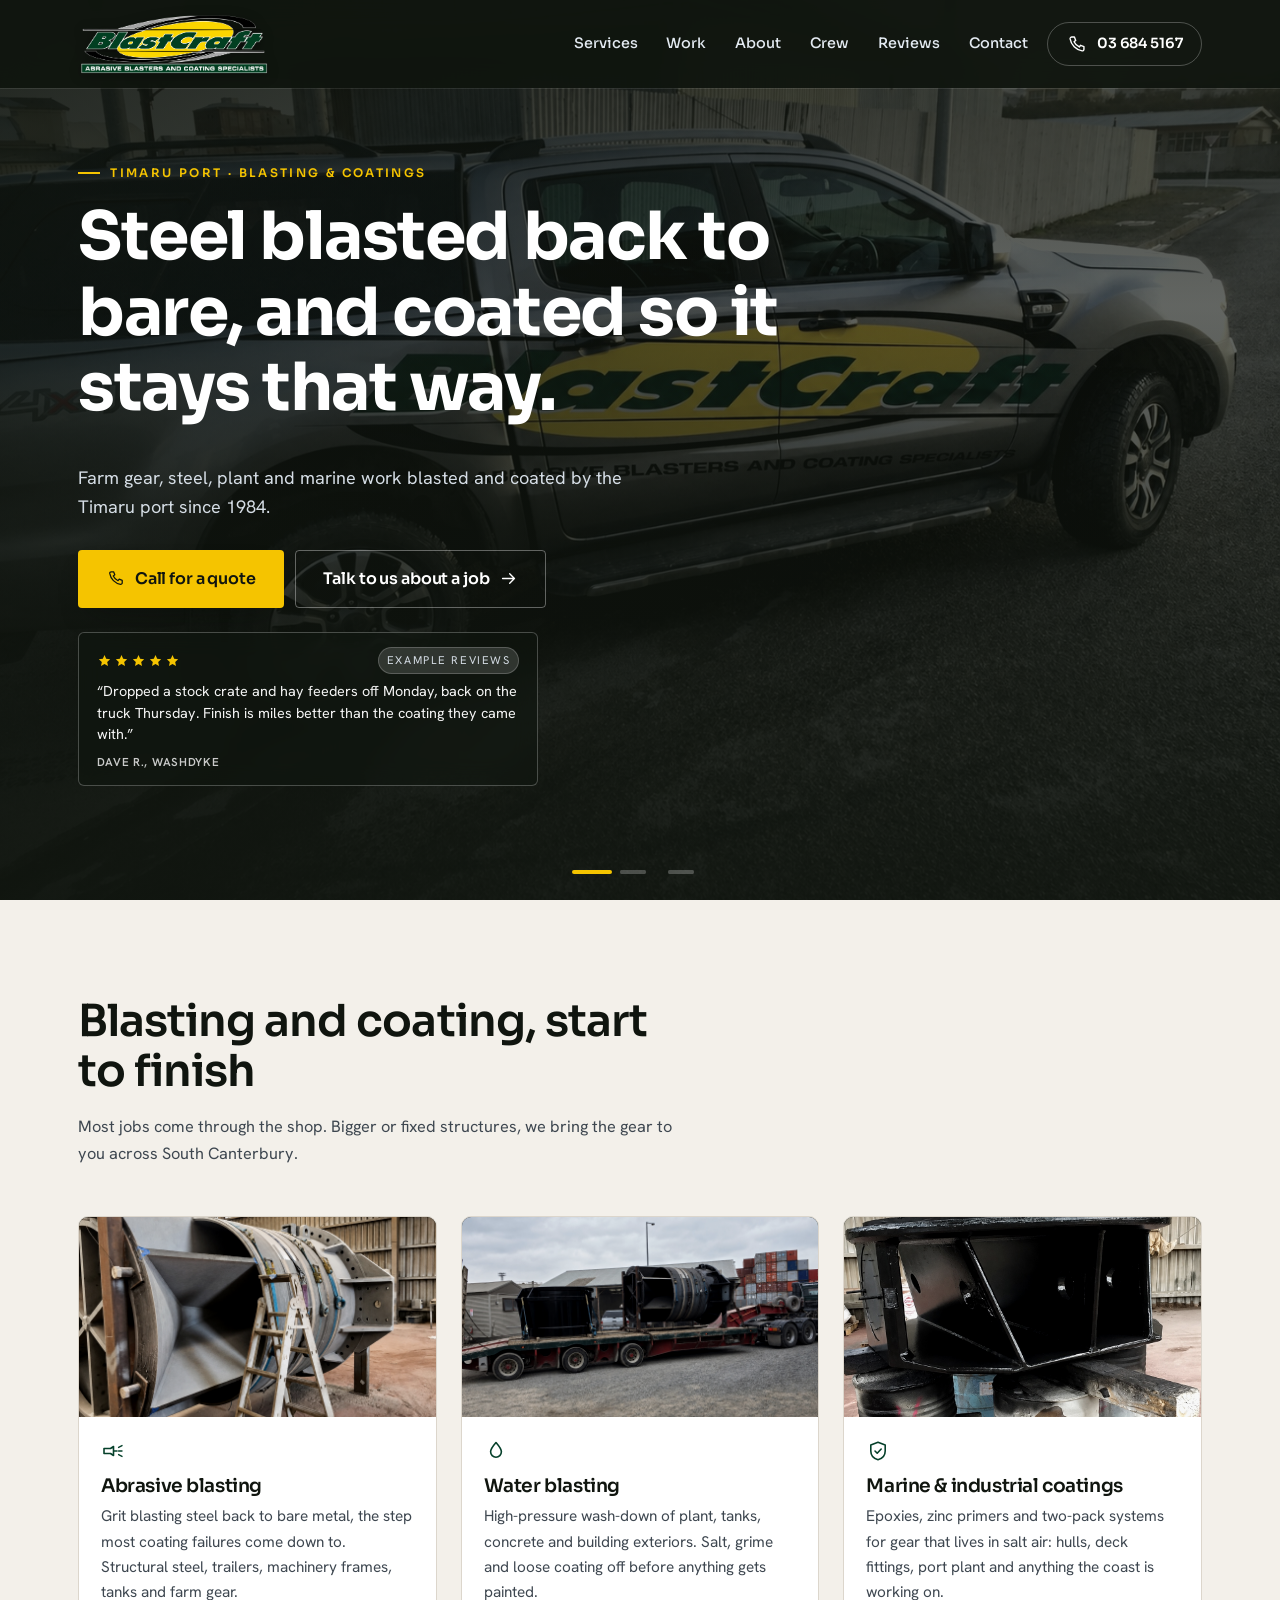
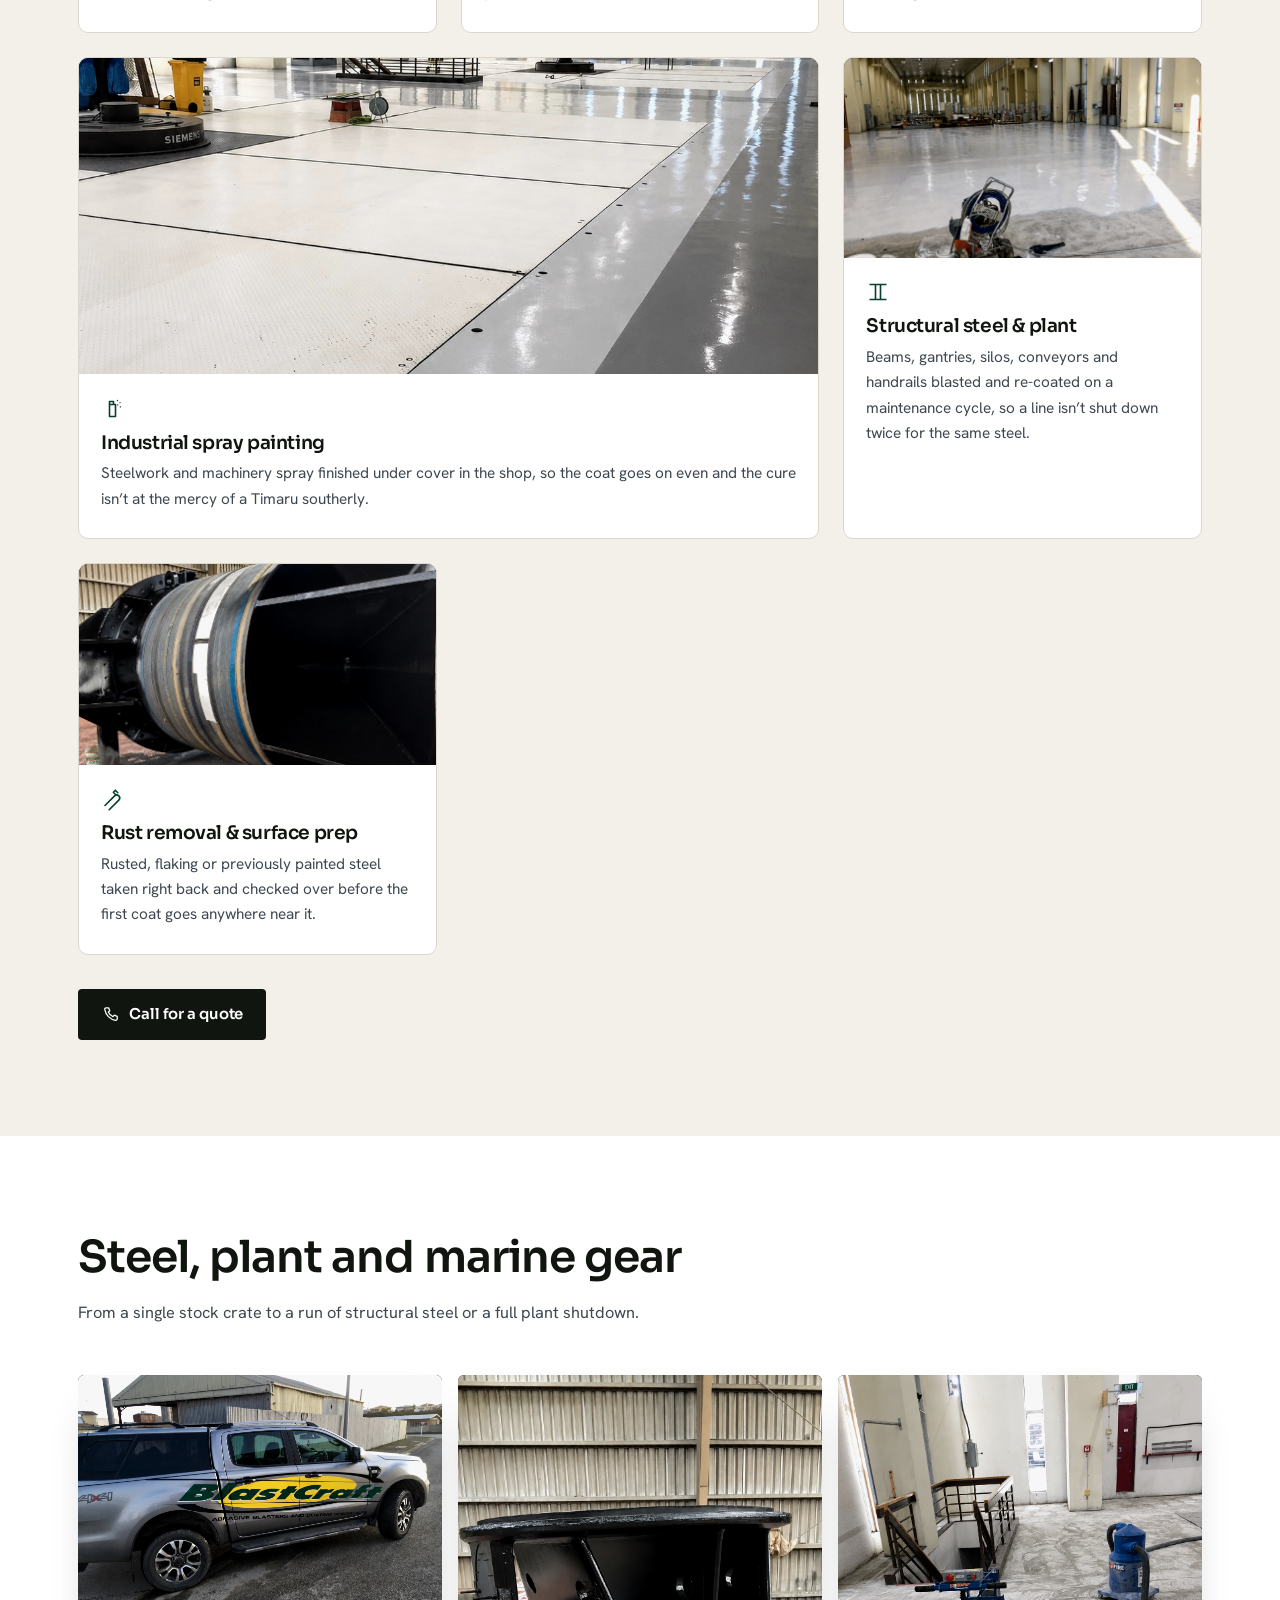
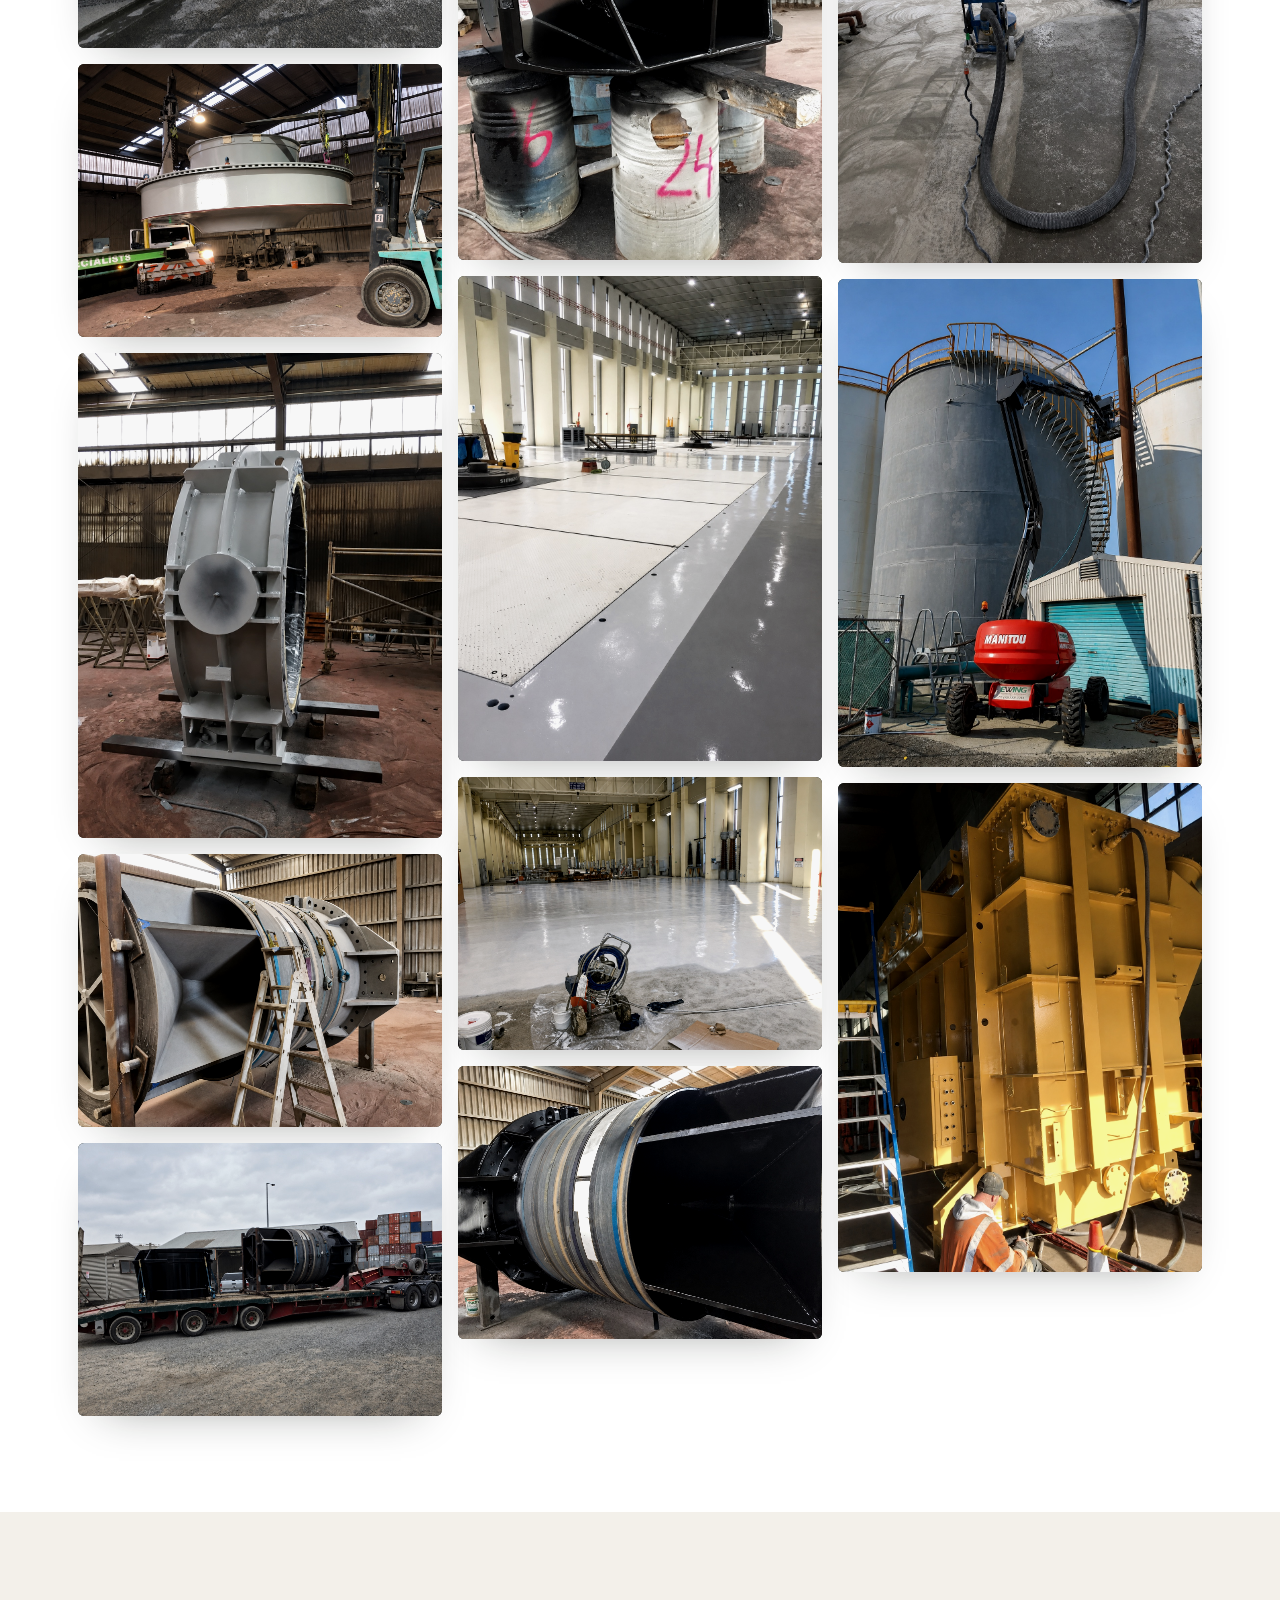
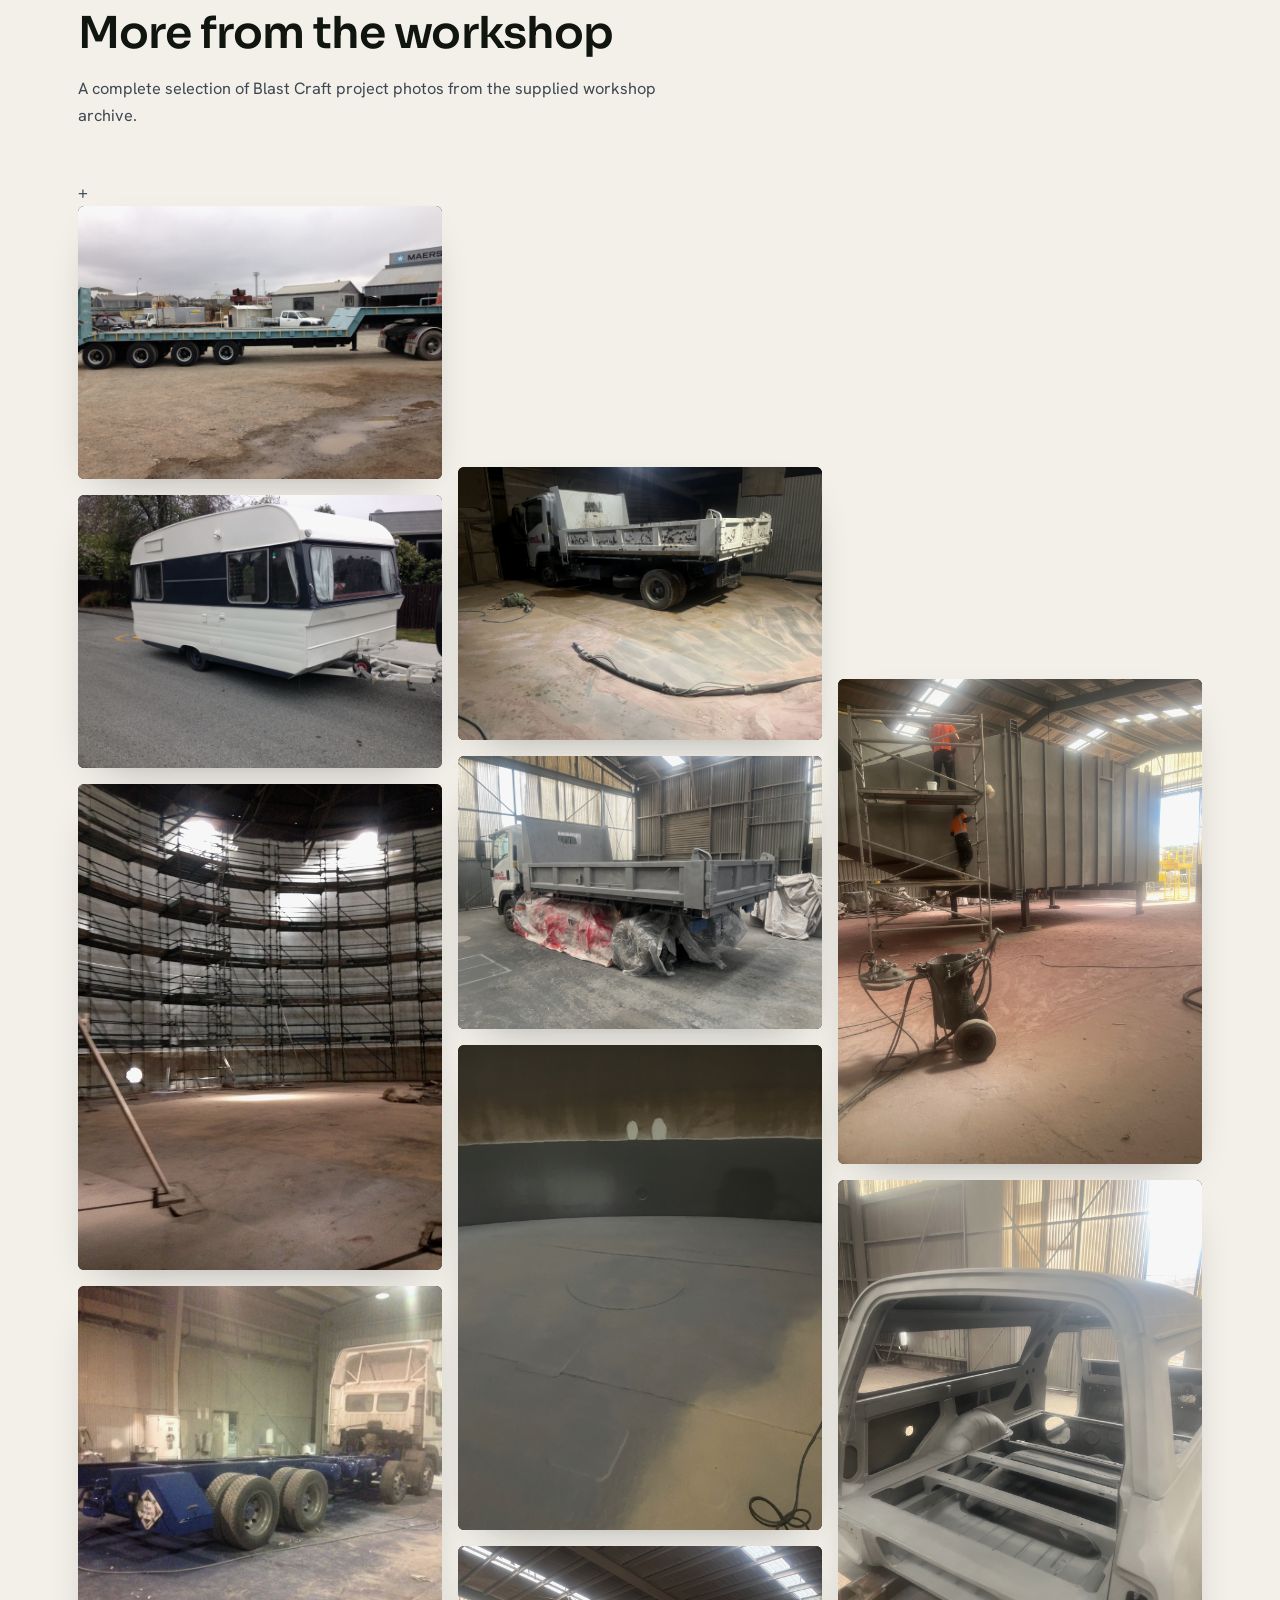
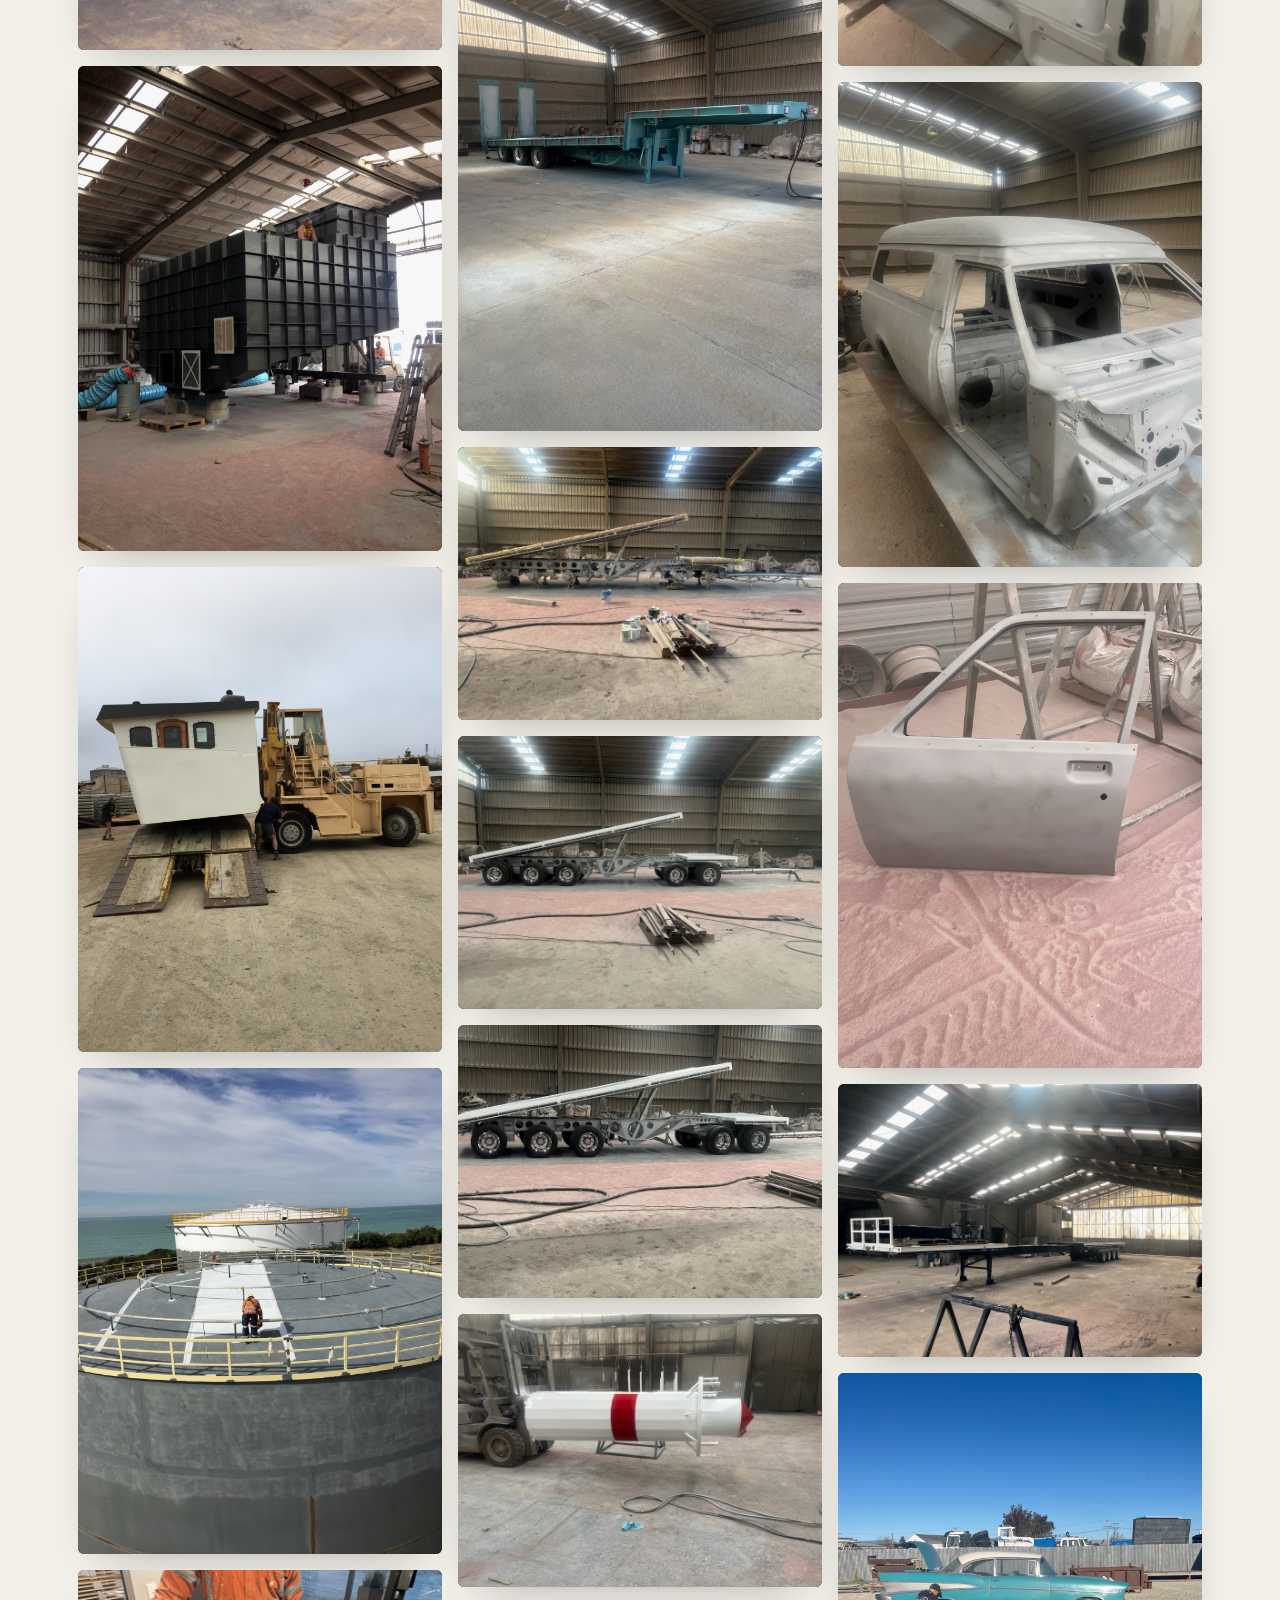
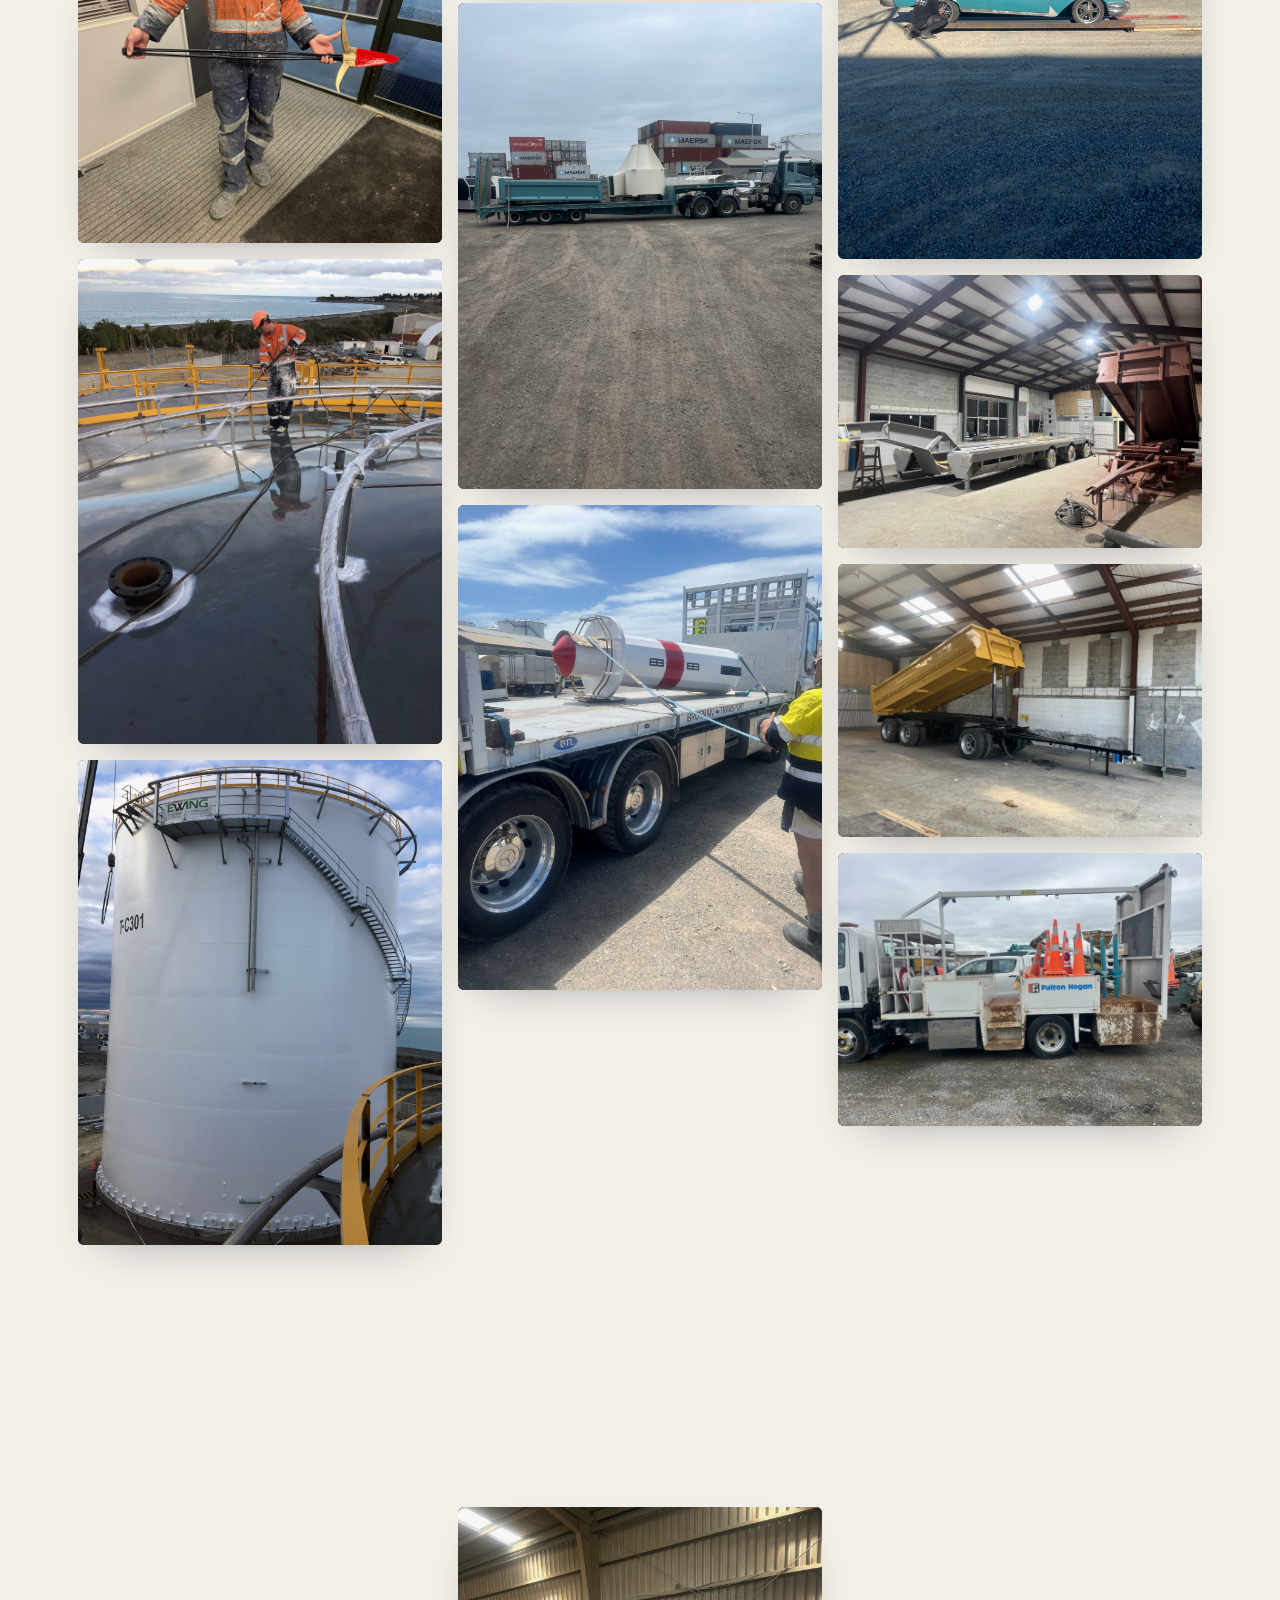
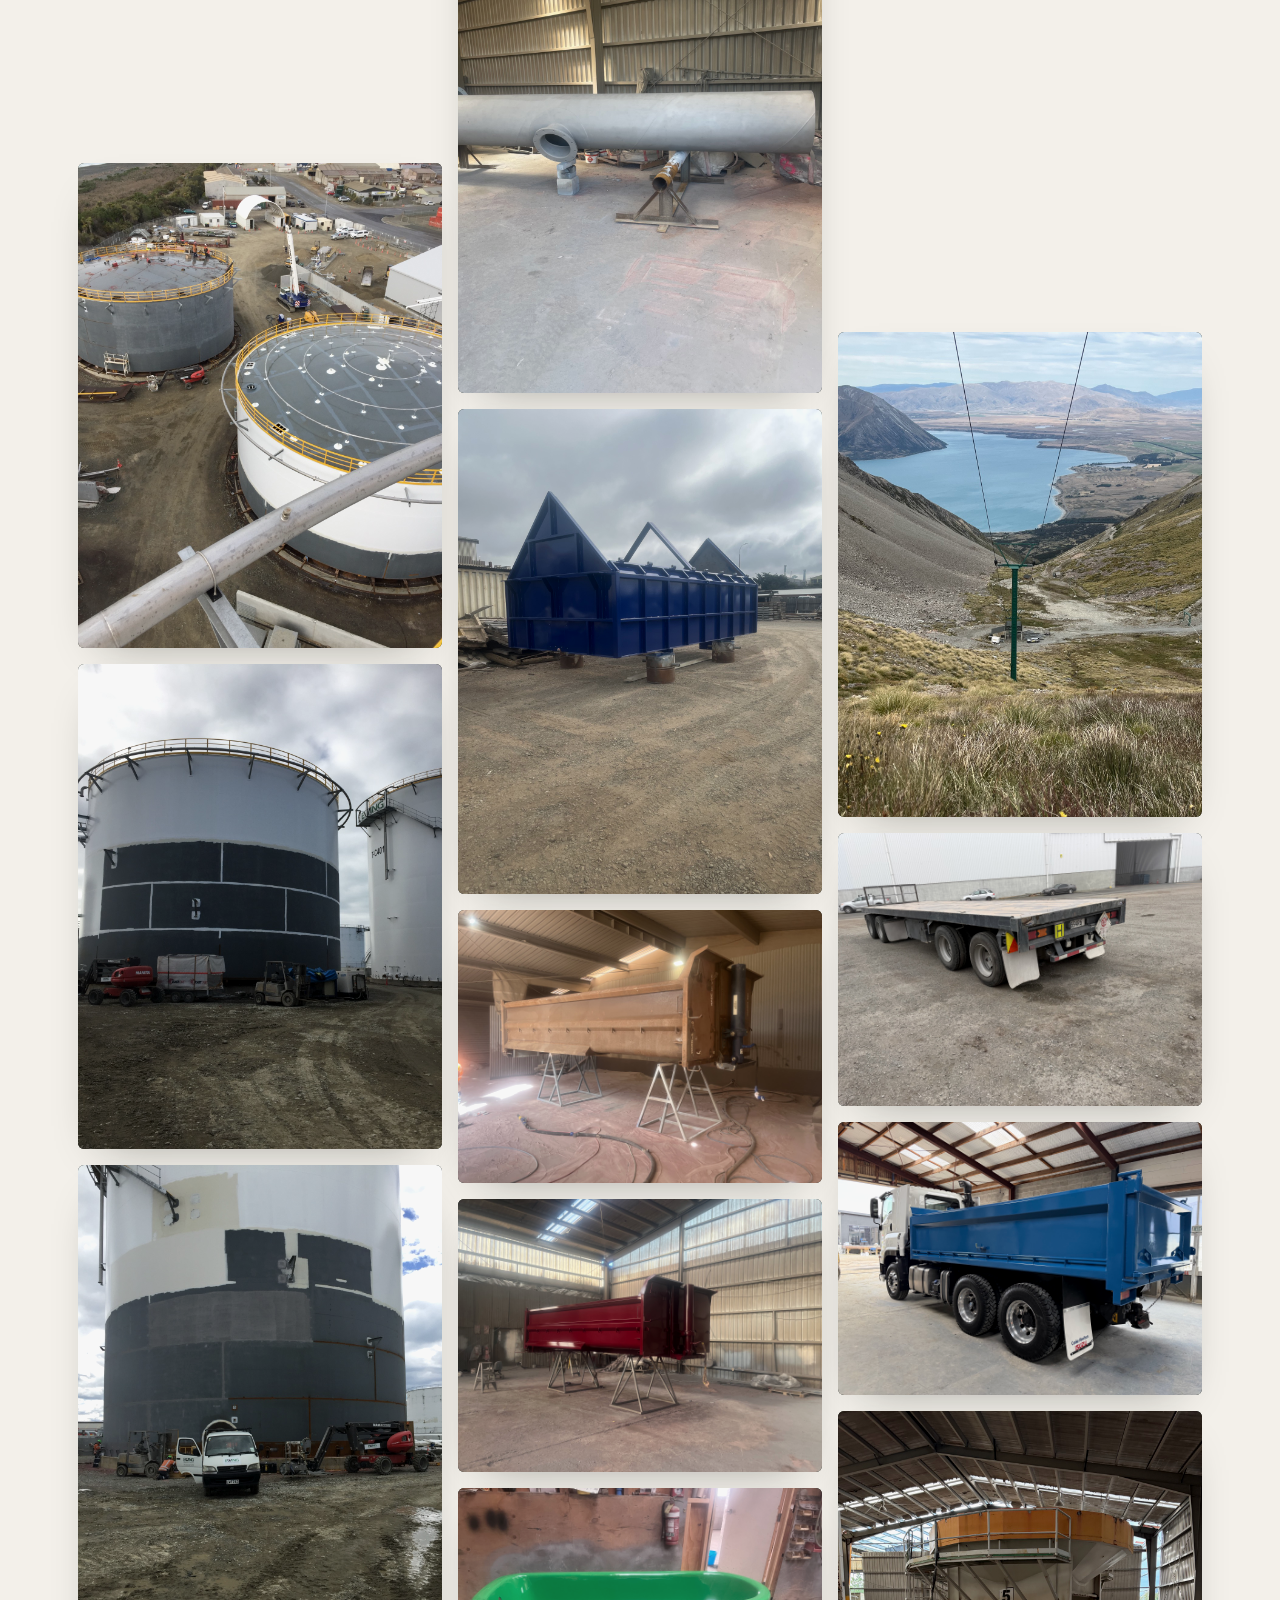
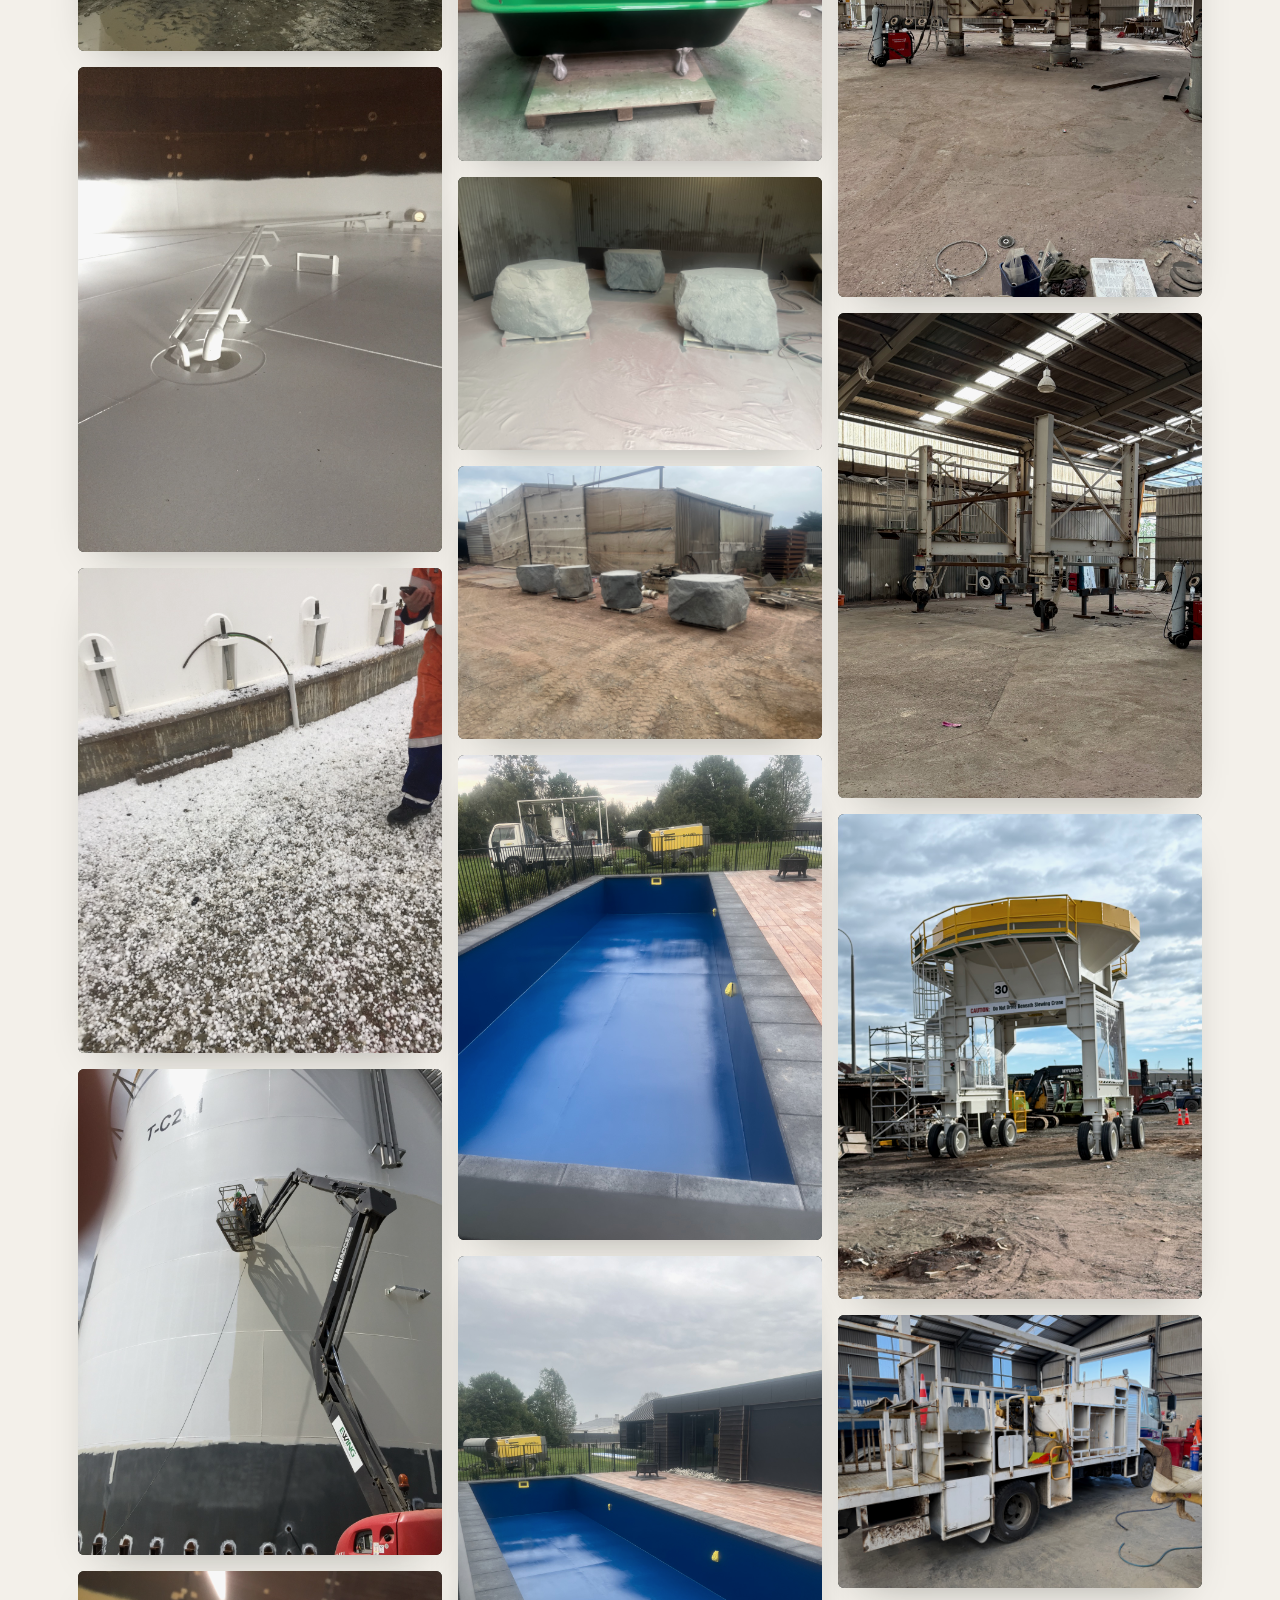
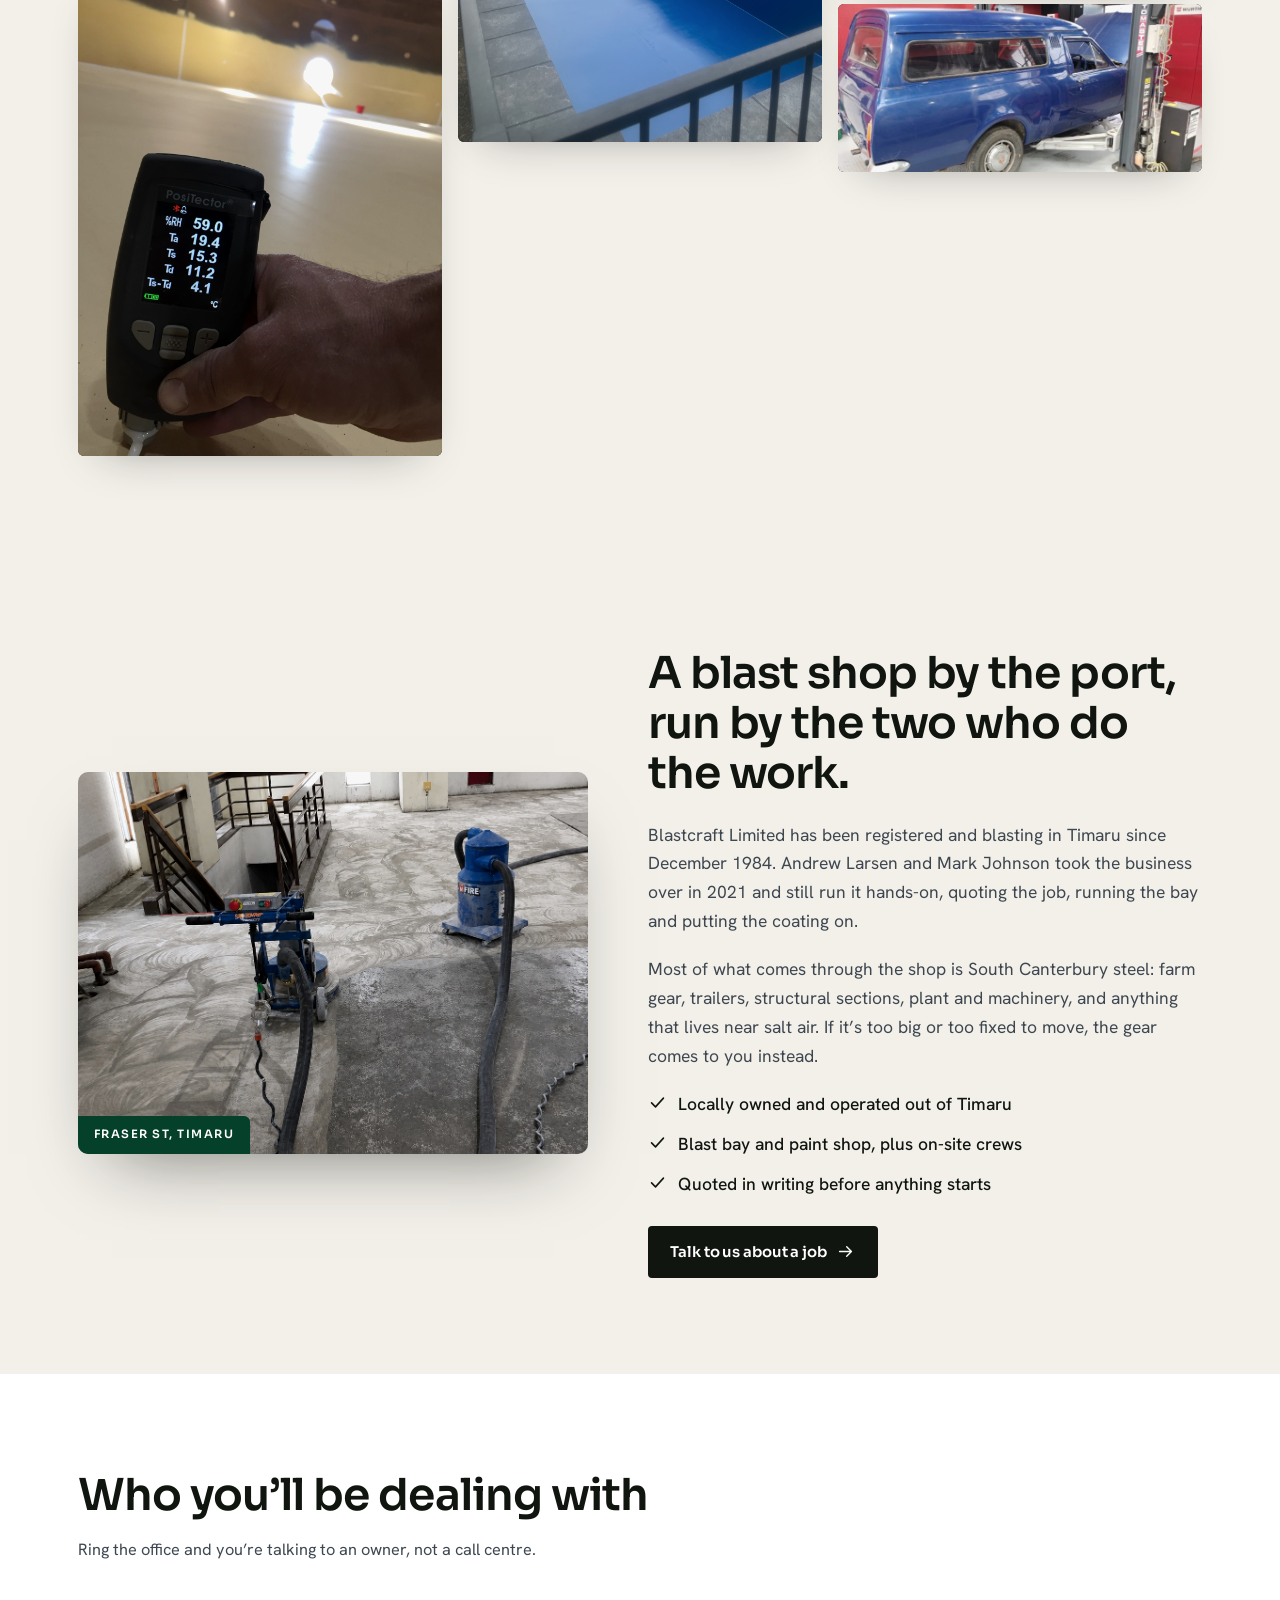
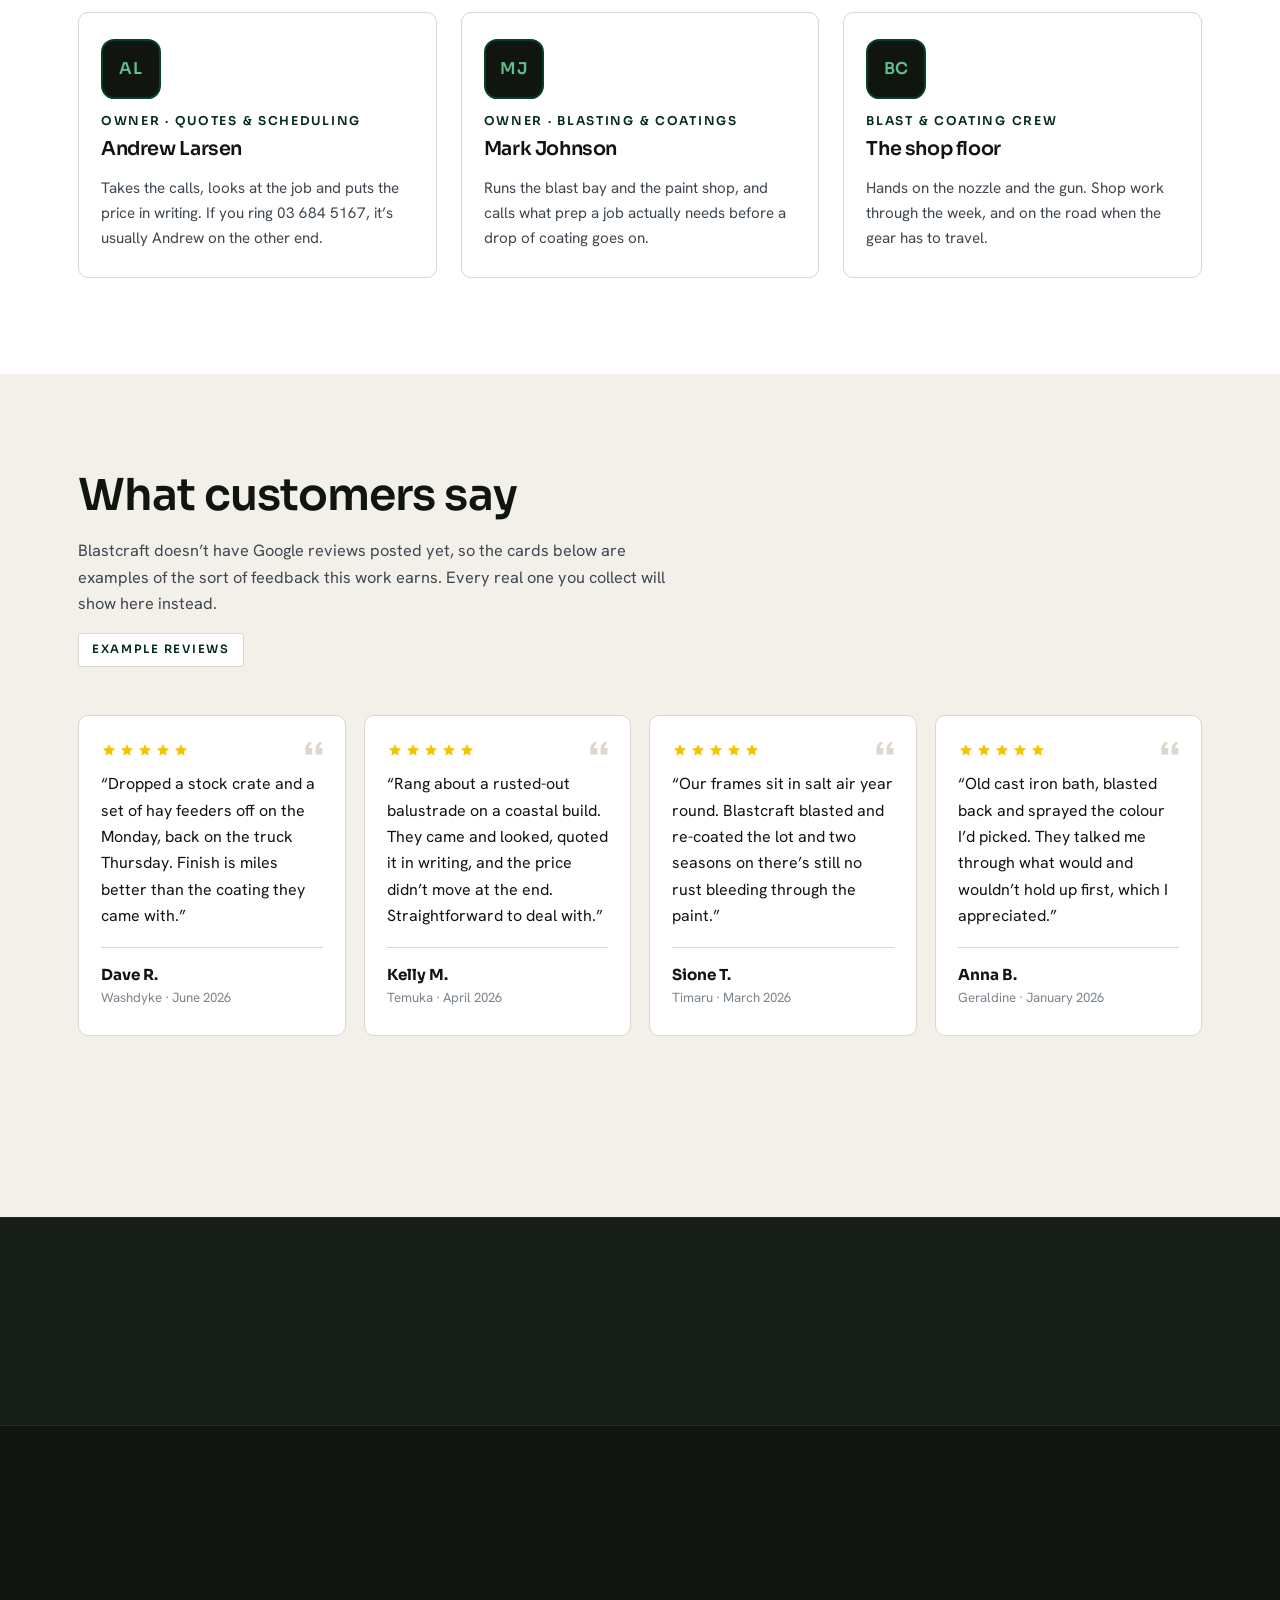
==== commit c522d325: "Remove camera roll photos from gallery" ====
--- a/index.html
+++ b/index.html
@@ -288,15 +288,6 @@
       <figure class="mas reveal"><img src="img/customer/archive/photo-057.jpg" alt="Blast Craft workshop and industrial project photo 57" loading="lazy" width="1600" height="1200"></figure>
       <figure class="mas reveal"><img src="img/customer/archive/photo-058.jpg" alt="Blast Craft workshop and industrial project photo 58" loading="lazy" width="1600" height="1200"></figure>
       <figure class="mas reveal"><img src="img/customer/archive/photo-059.jpg" alt="Blast Craft workshop and industrial project photo 59" loading="lazy" width="1600" height="1200"></figure>
-      <figure class="mas reveal"><img src="img/customer/archive/photo-060.jpg" alt="Blast Craft workshop archive photo 60" loading="lazy" width="1185" height="2573"></figure>
-      <figure class="mas reveal"><img src="img/customer/archive/photo-061.jpg" alt="Blast Craft workshop archive photo 61" loading="lazy" width="1185" height="2573"></figure>
-      <figure class="mas reveal"><img src="img/customer/archive/photo-062.jpg" alt="Blast Craft workshop archive photo 62" loading="lazy" width="1185" height="2573"></figure>
-      <figure class="mas reveal"><img src="img/customer/archive/photo-063.jpg" alt="Blast Craft workshop archive photo 63" loading="lazy" width="1185" height="2573"></figure>
-      <figure class="mas reveal"><img src="img/customer/archive/photo-064.jpg" alt="Blast Craft workshop archive photo 64" loading="lazy" width="1185" height="2573"></figure>
-      <figure class="mas reveal"><img src="img/customer/archive/photo-065.jpg" alt="Blast Craft workshop archive photo 65" loading="lazy" width="1185" height="2573"></figure>
-      <figure class="mas reveal"><img src="img/customer/archive/photo-066.jpg" alt="Blast Craft workshop archive photo 66" loading="lazy" width="1185" height="2573"></figure>
-      <figure class="mas reveal"><img src="img/customer/archive/photo-067.jpg" alt="Blast Craft workshop archive photo 67" loading="lazy" width="1185" height="2573"></figure>
-      <figure class="mas reveal"><img src="img/customer/archive/photo-068.jpg" alt="Blast Craft workshop archive photo 68" loading="lazy" width="1185" height="2573"></figure>
     </div>
   </div>
 </section>
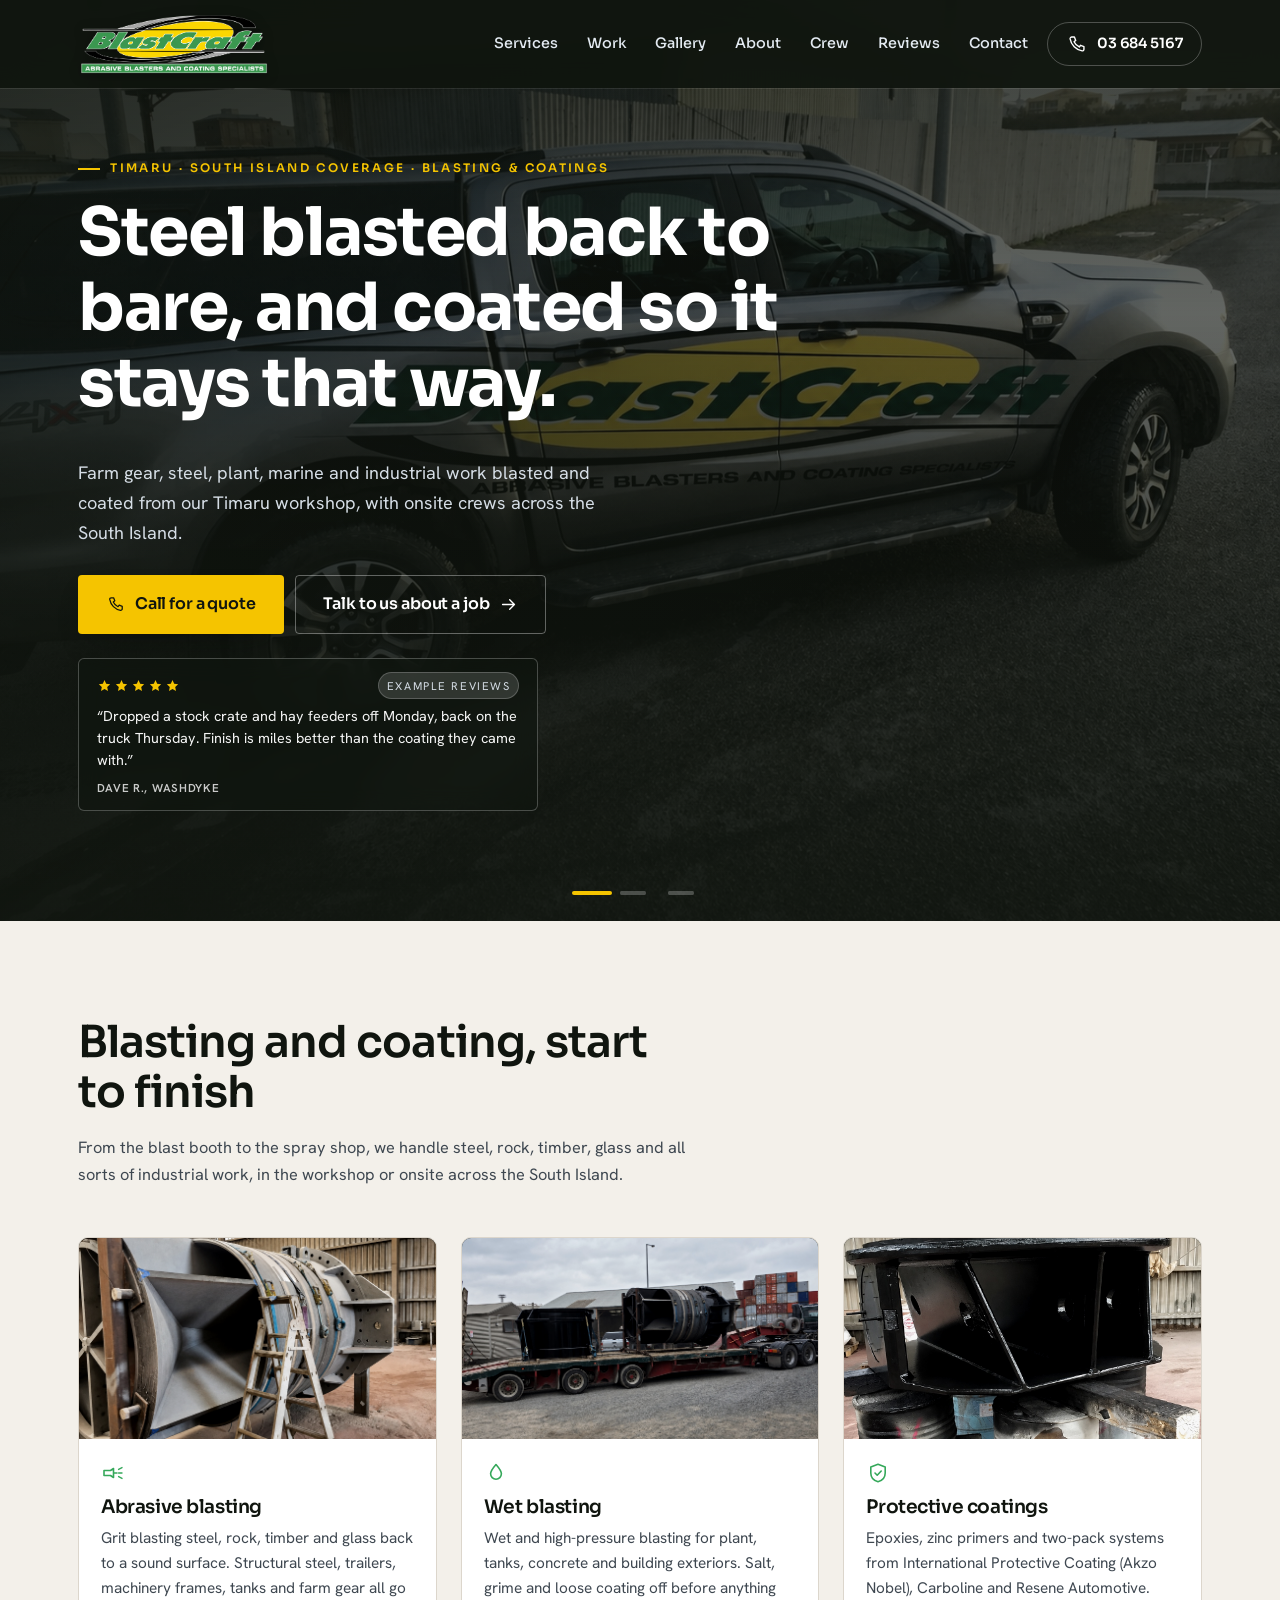
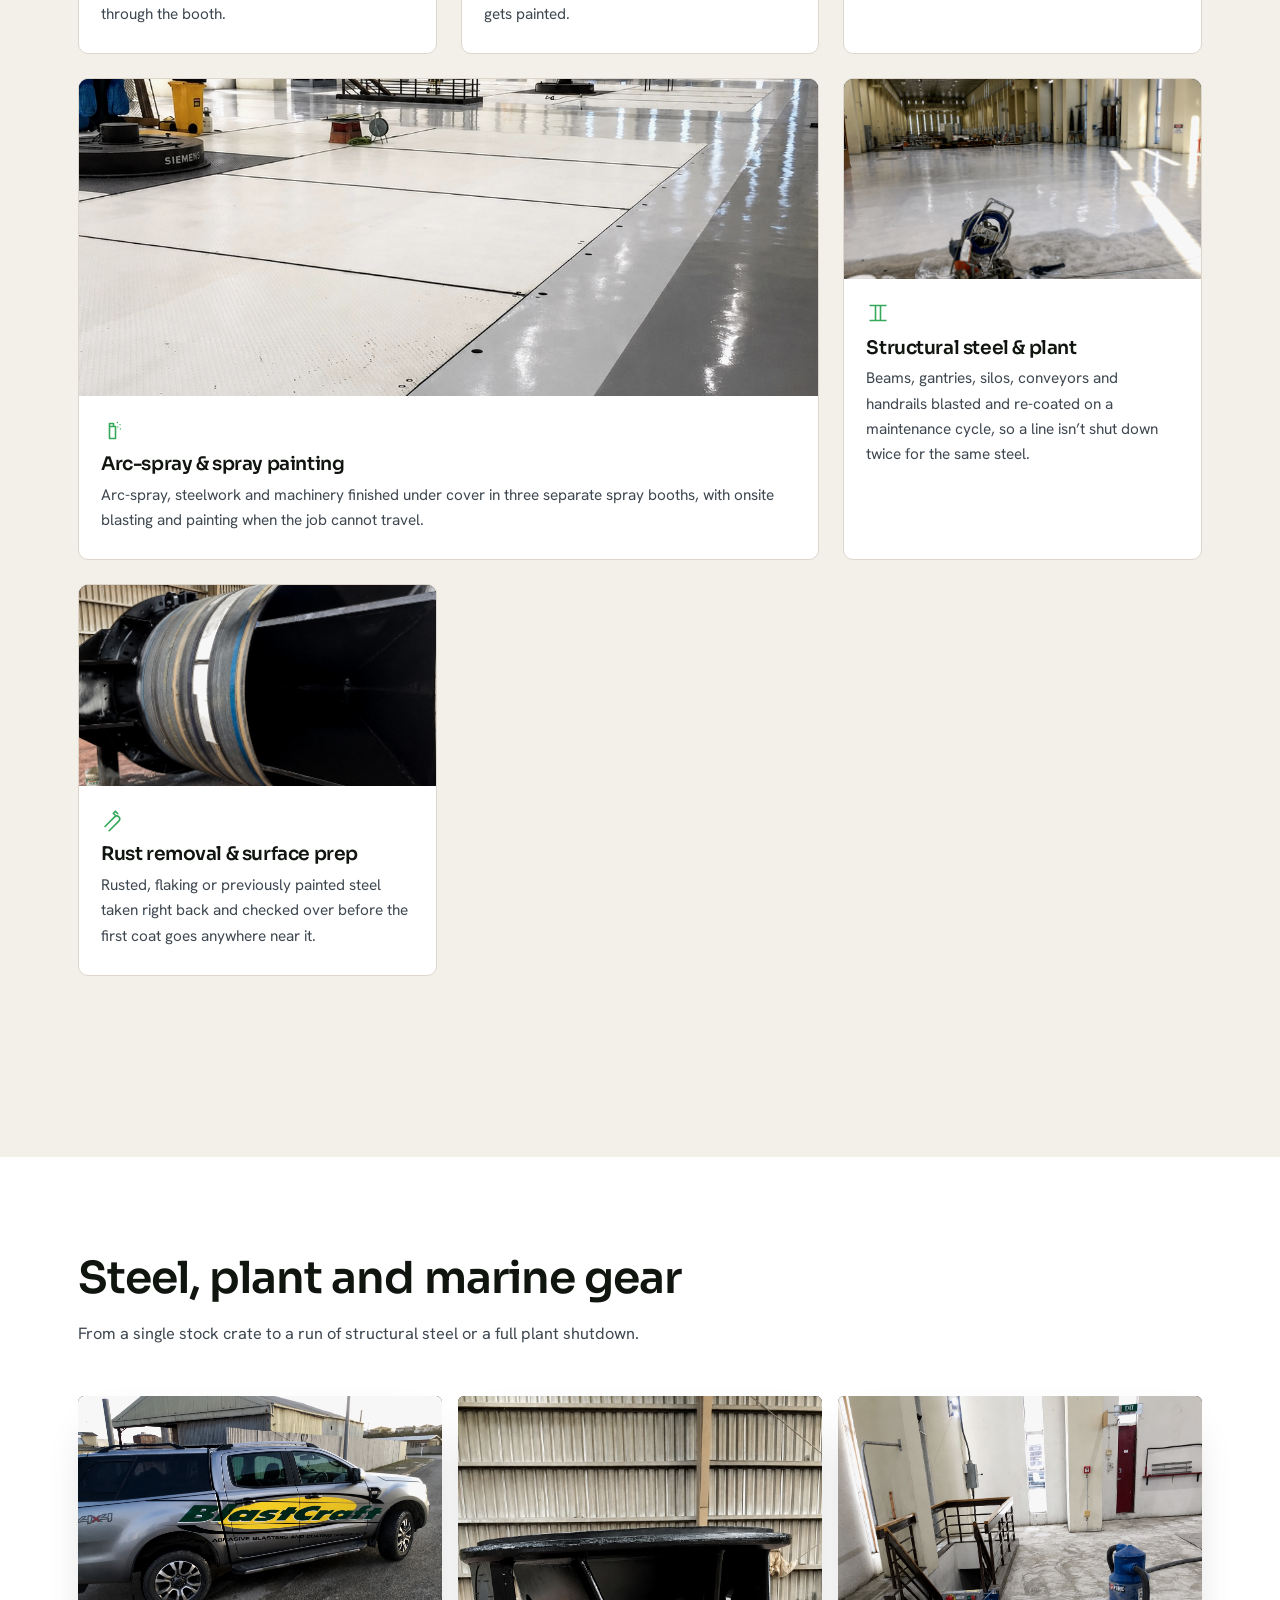
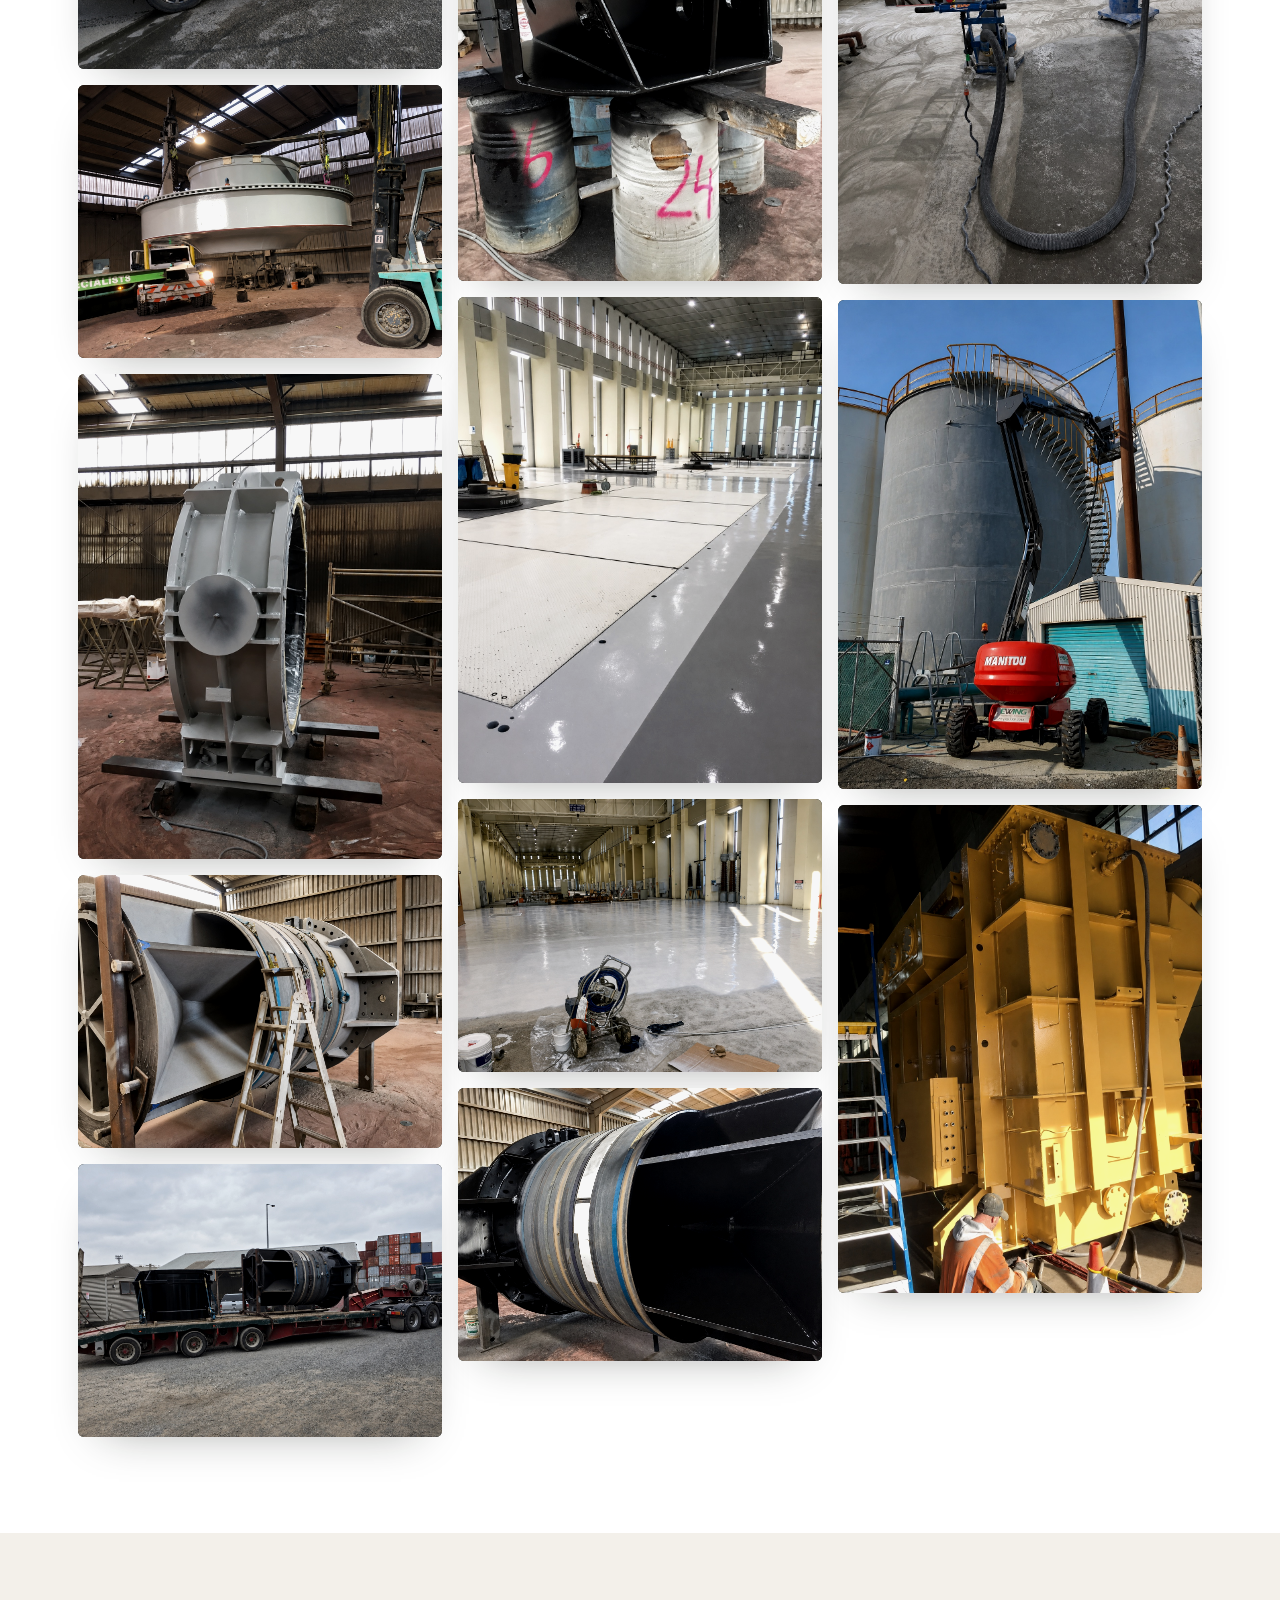
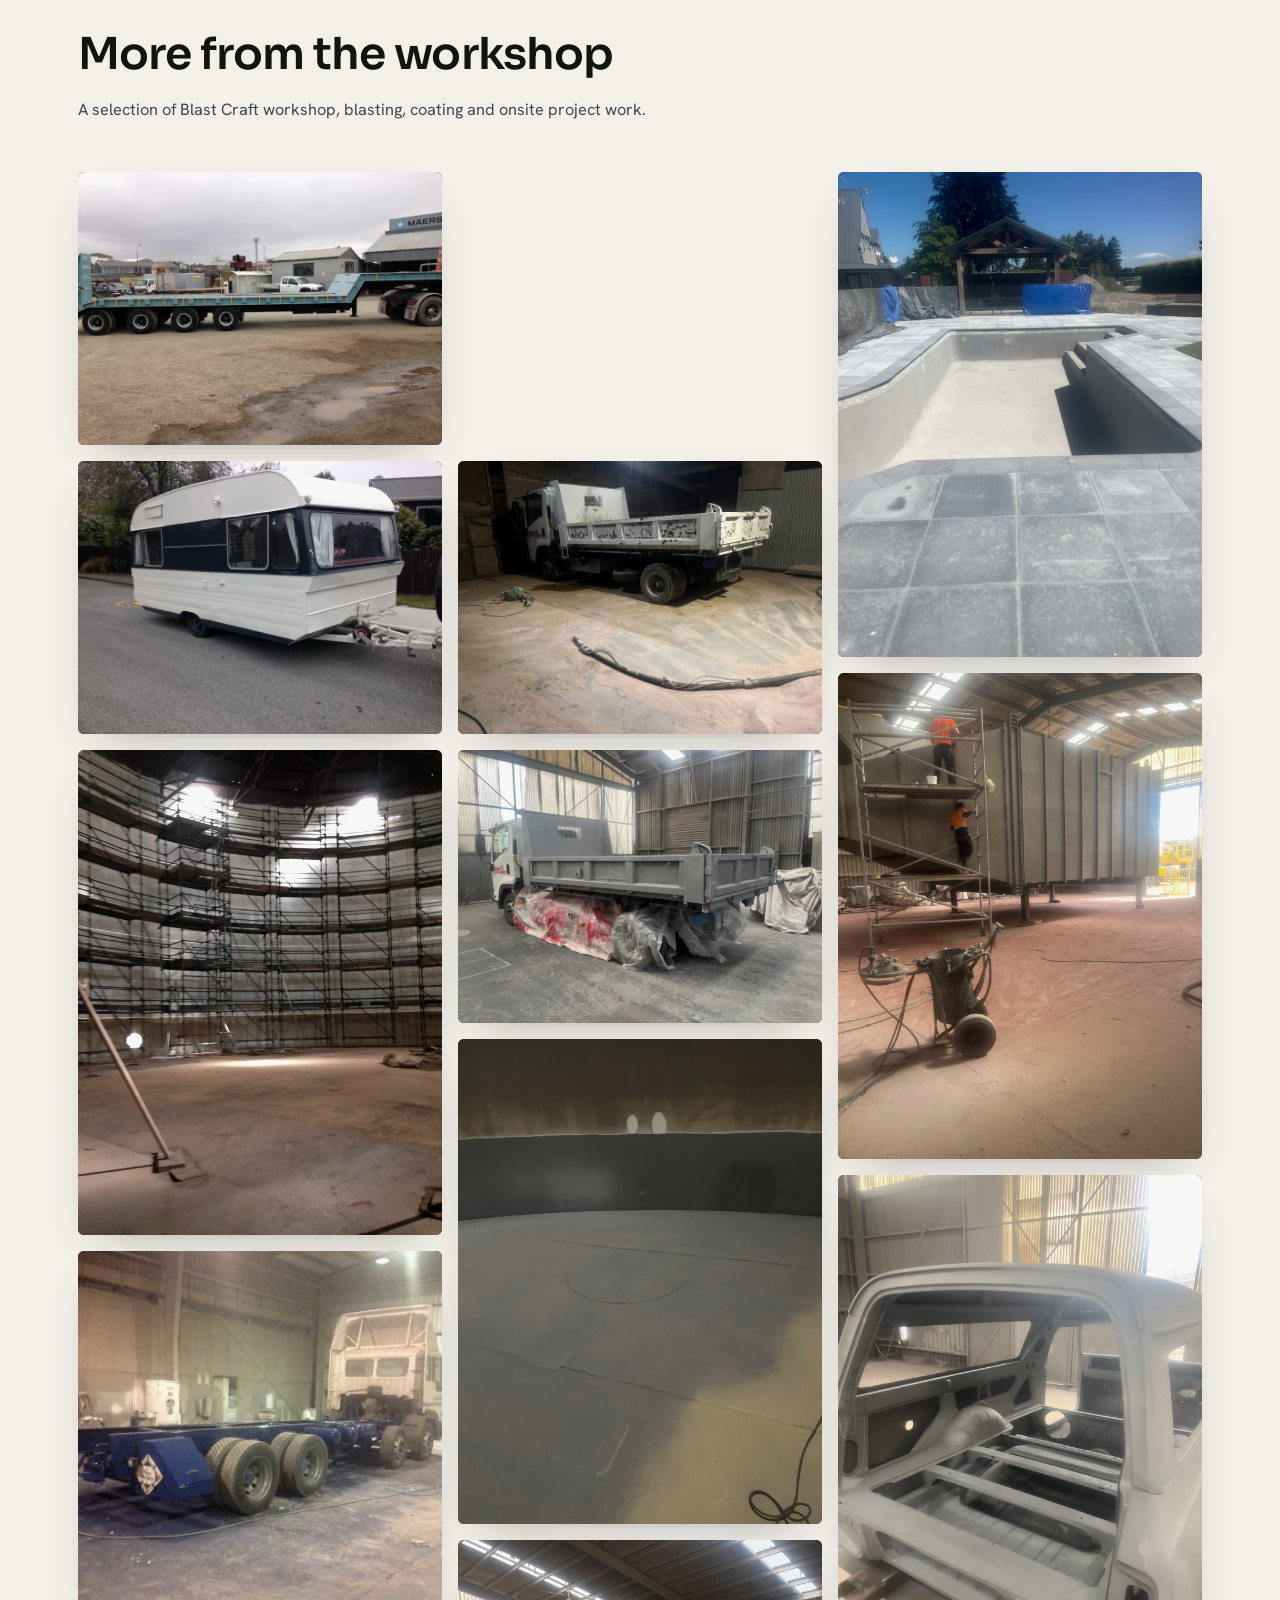
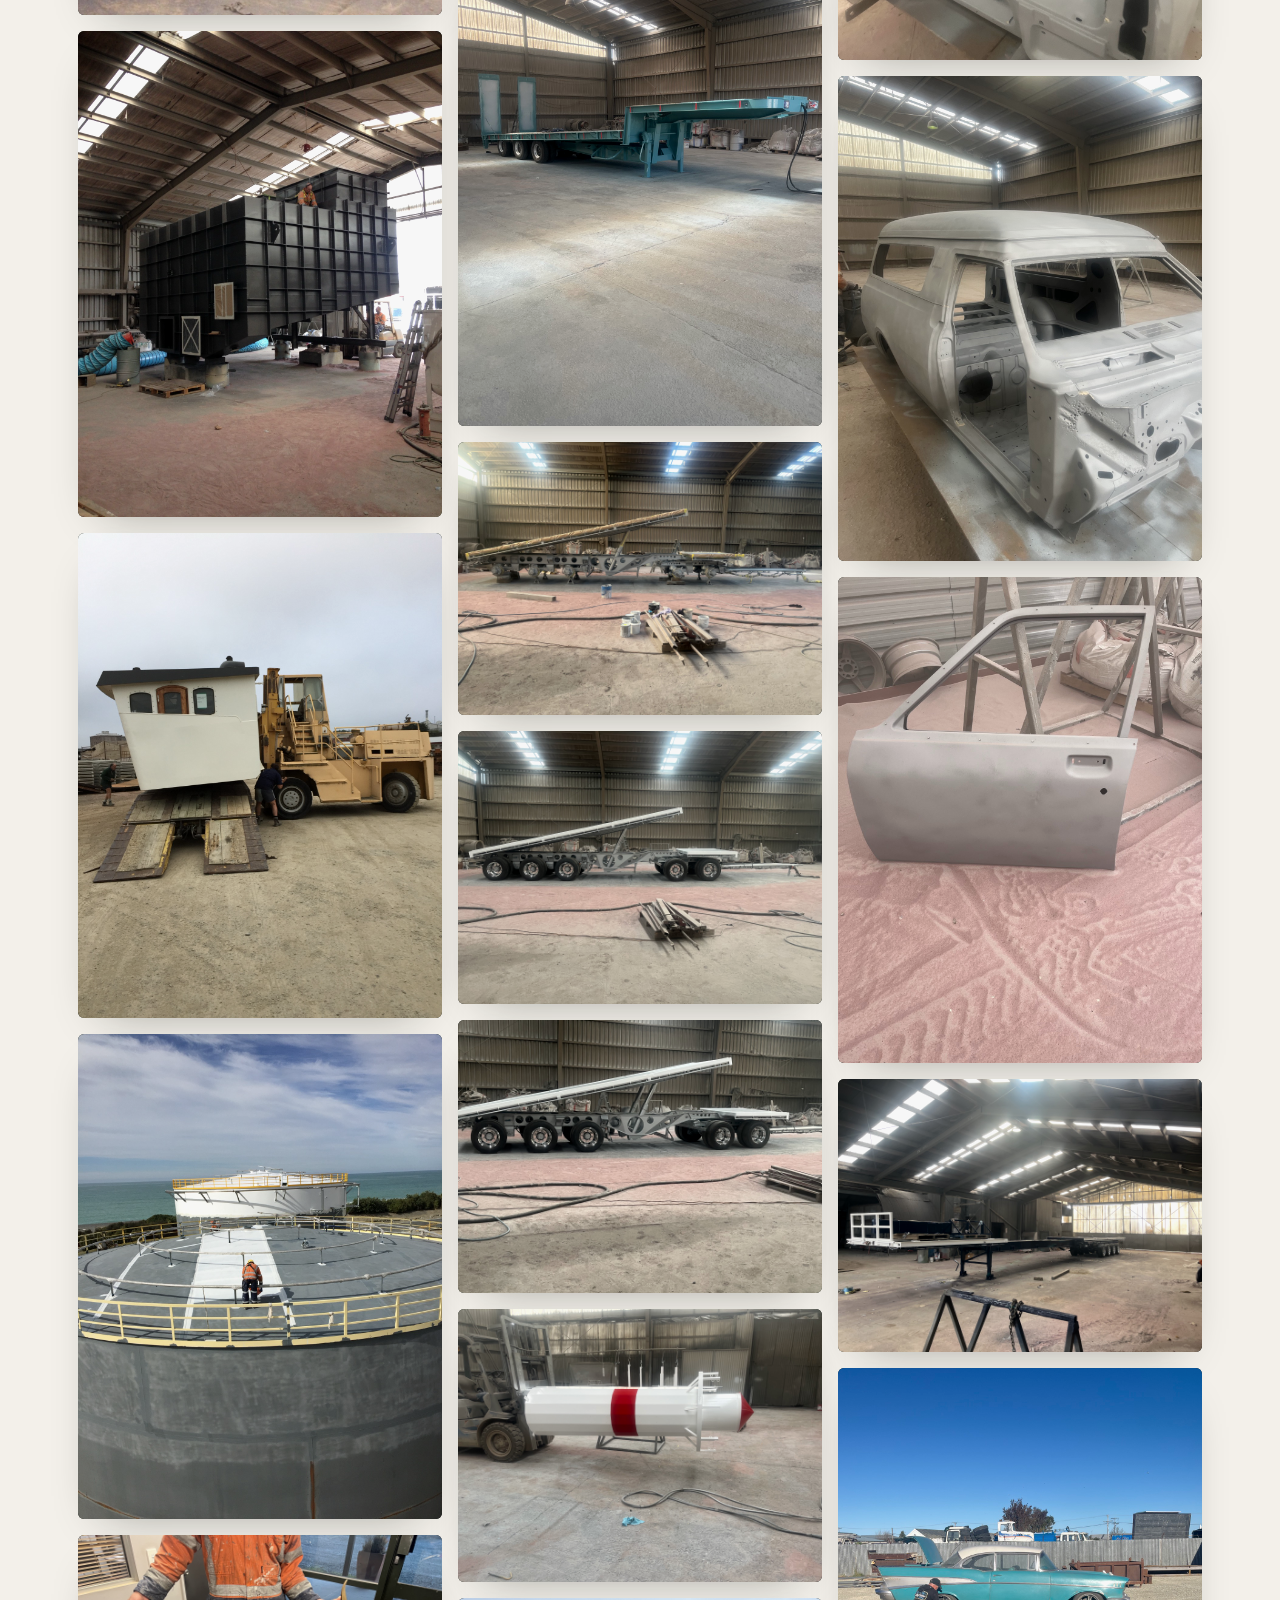
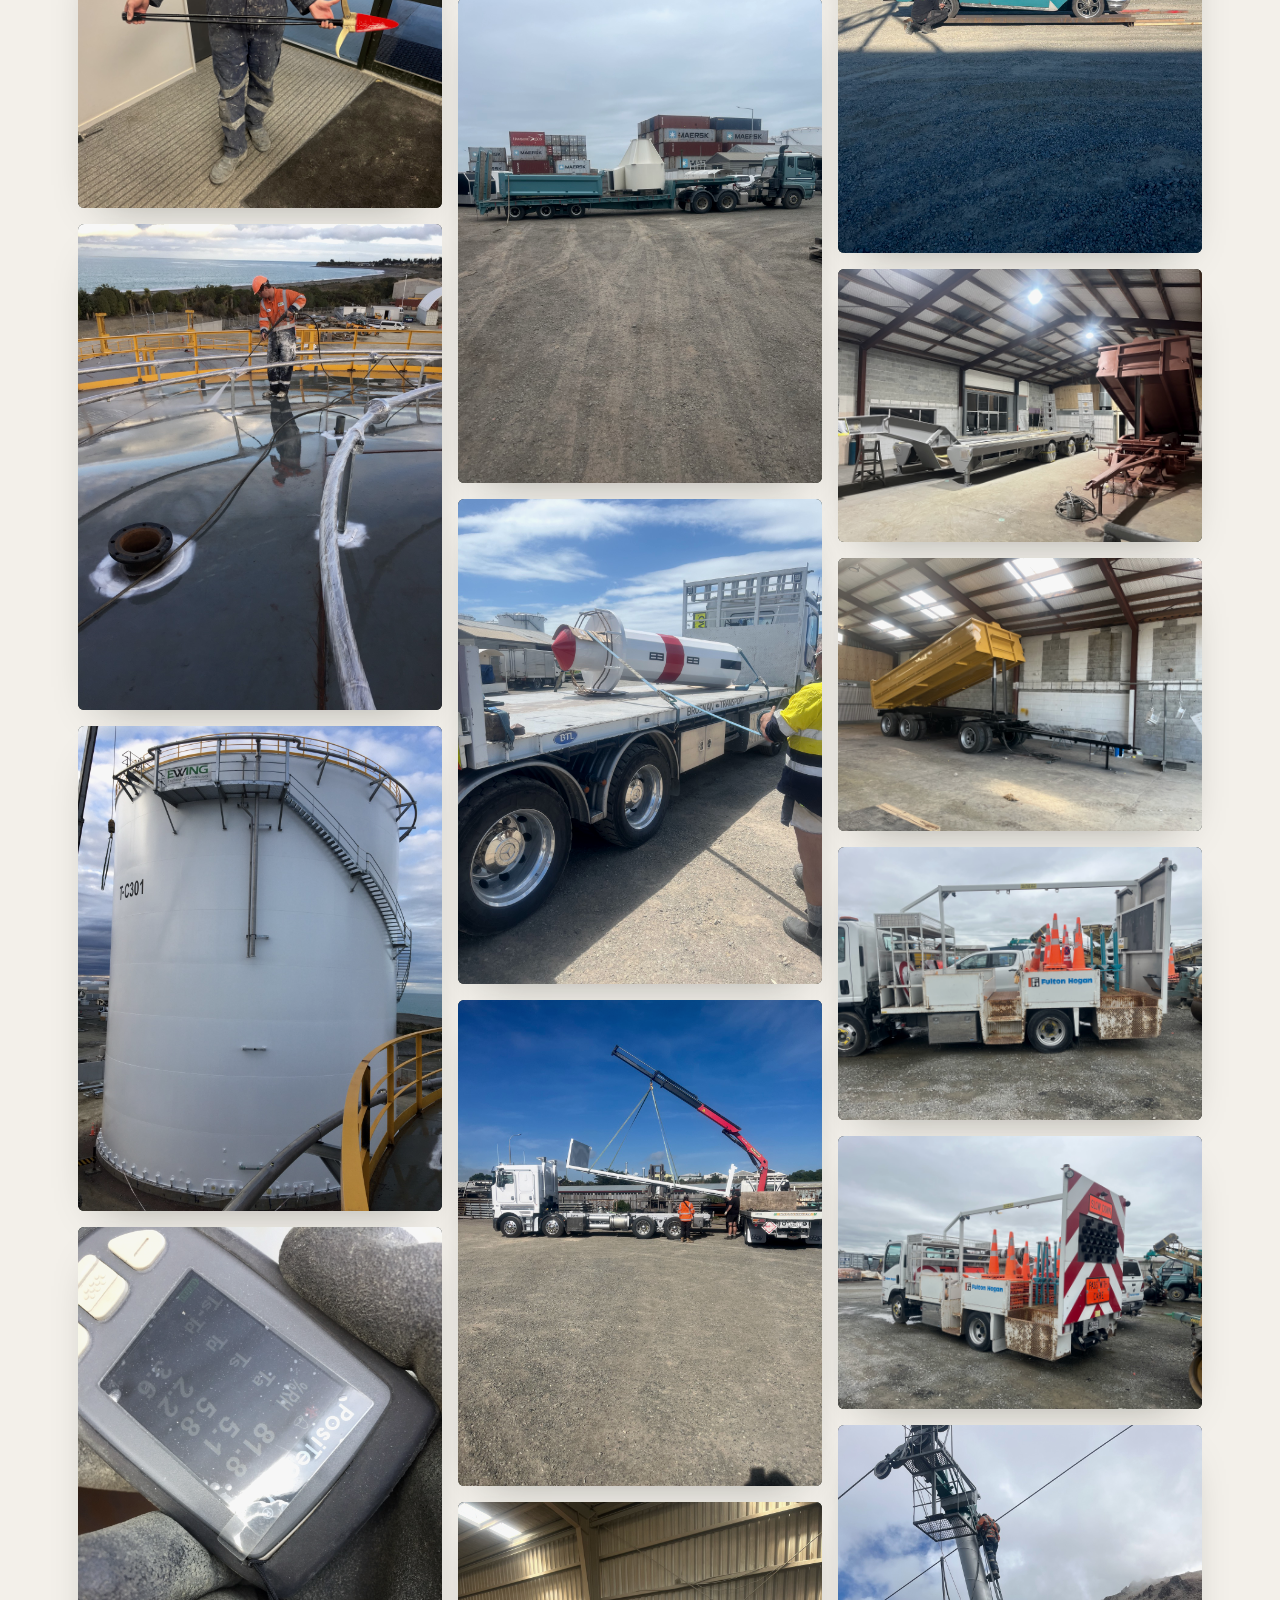
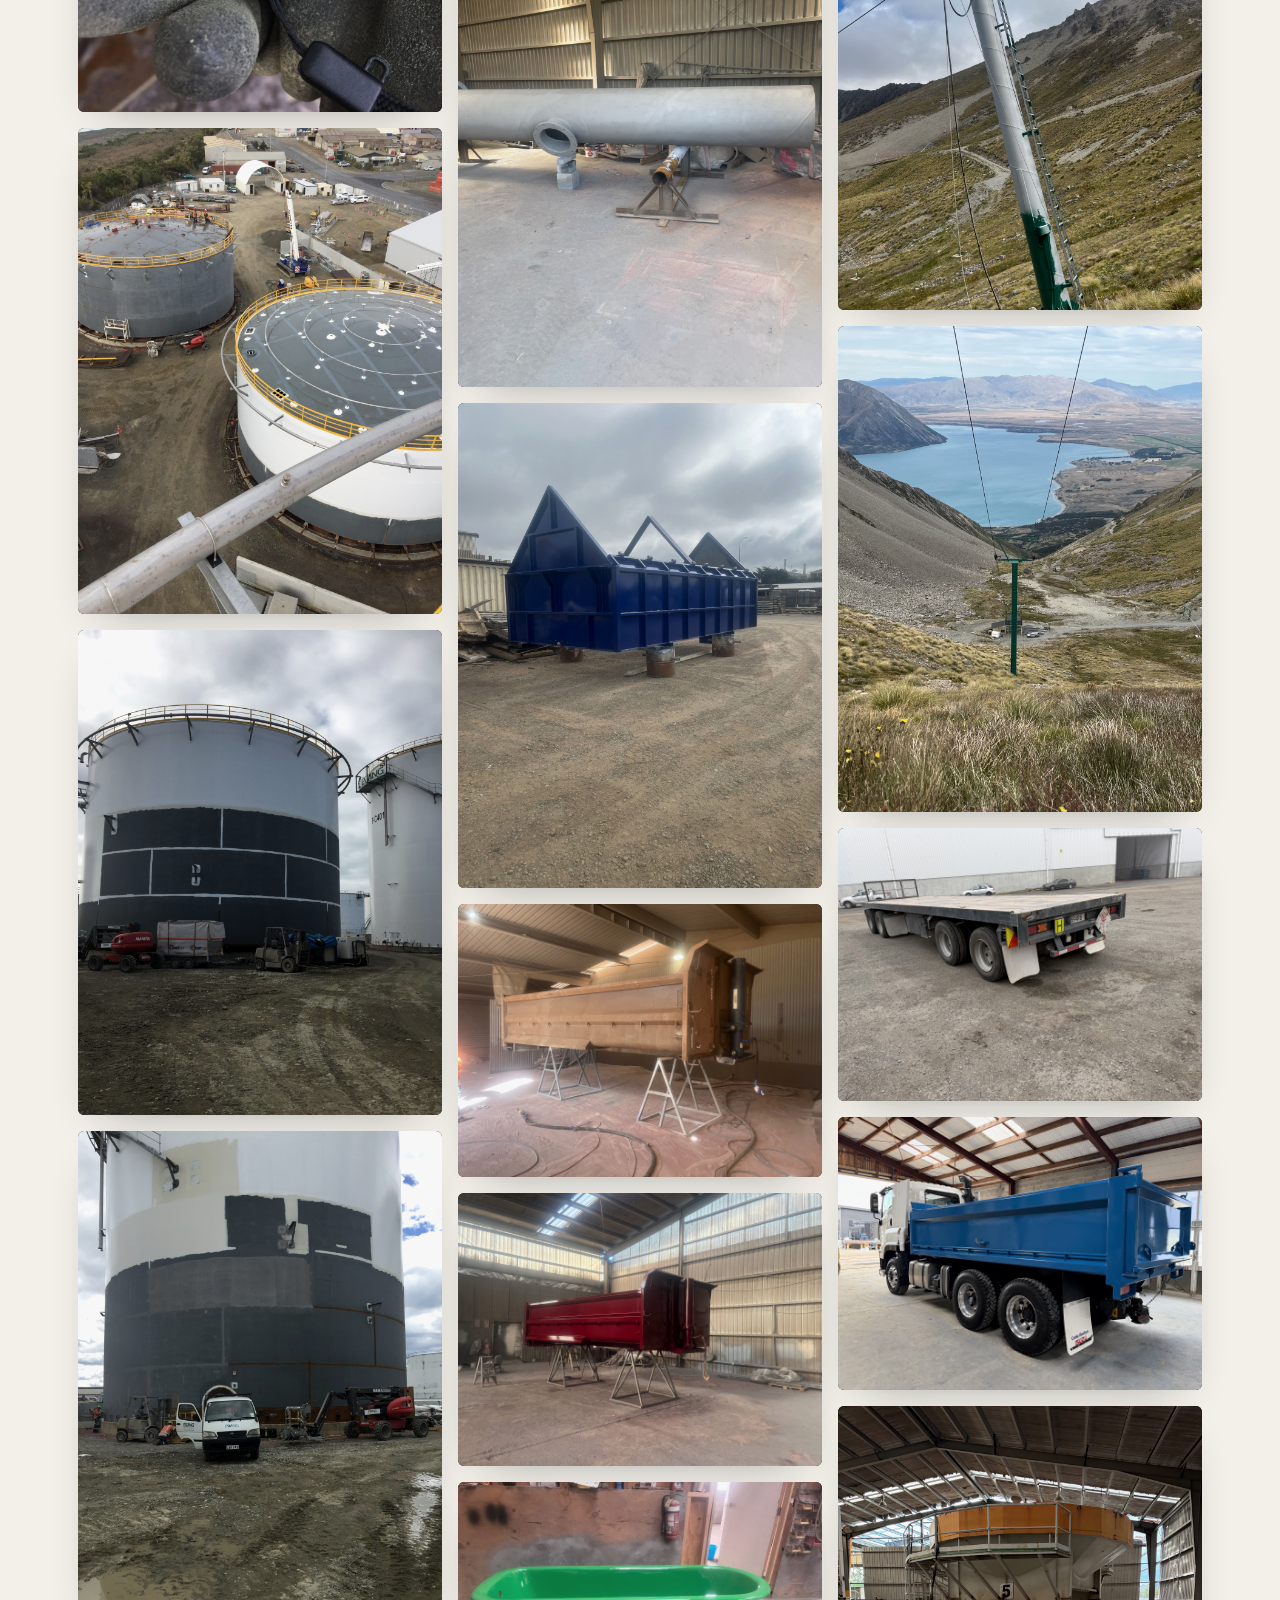
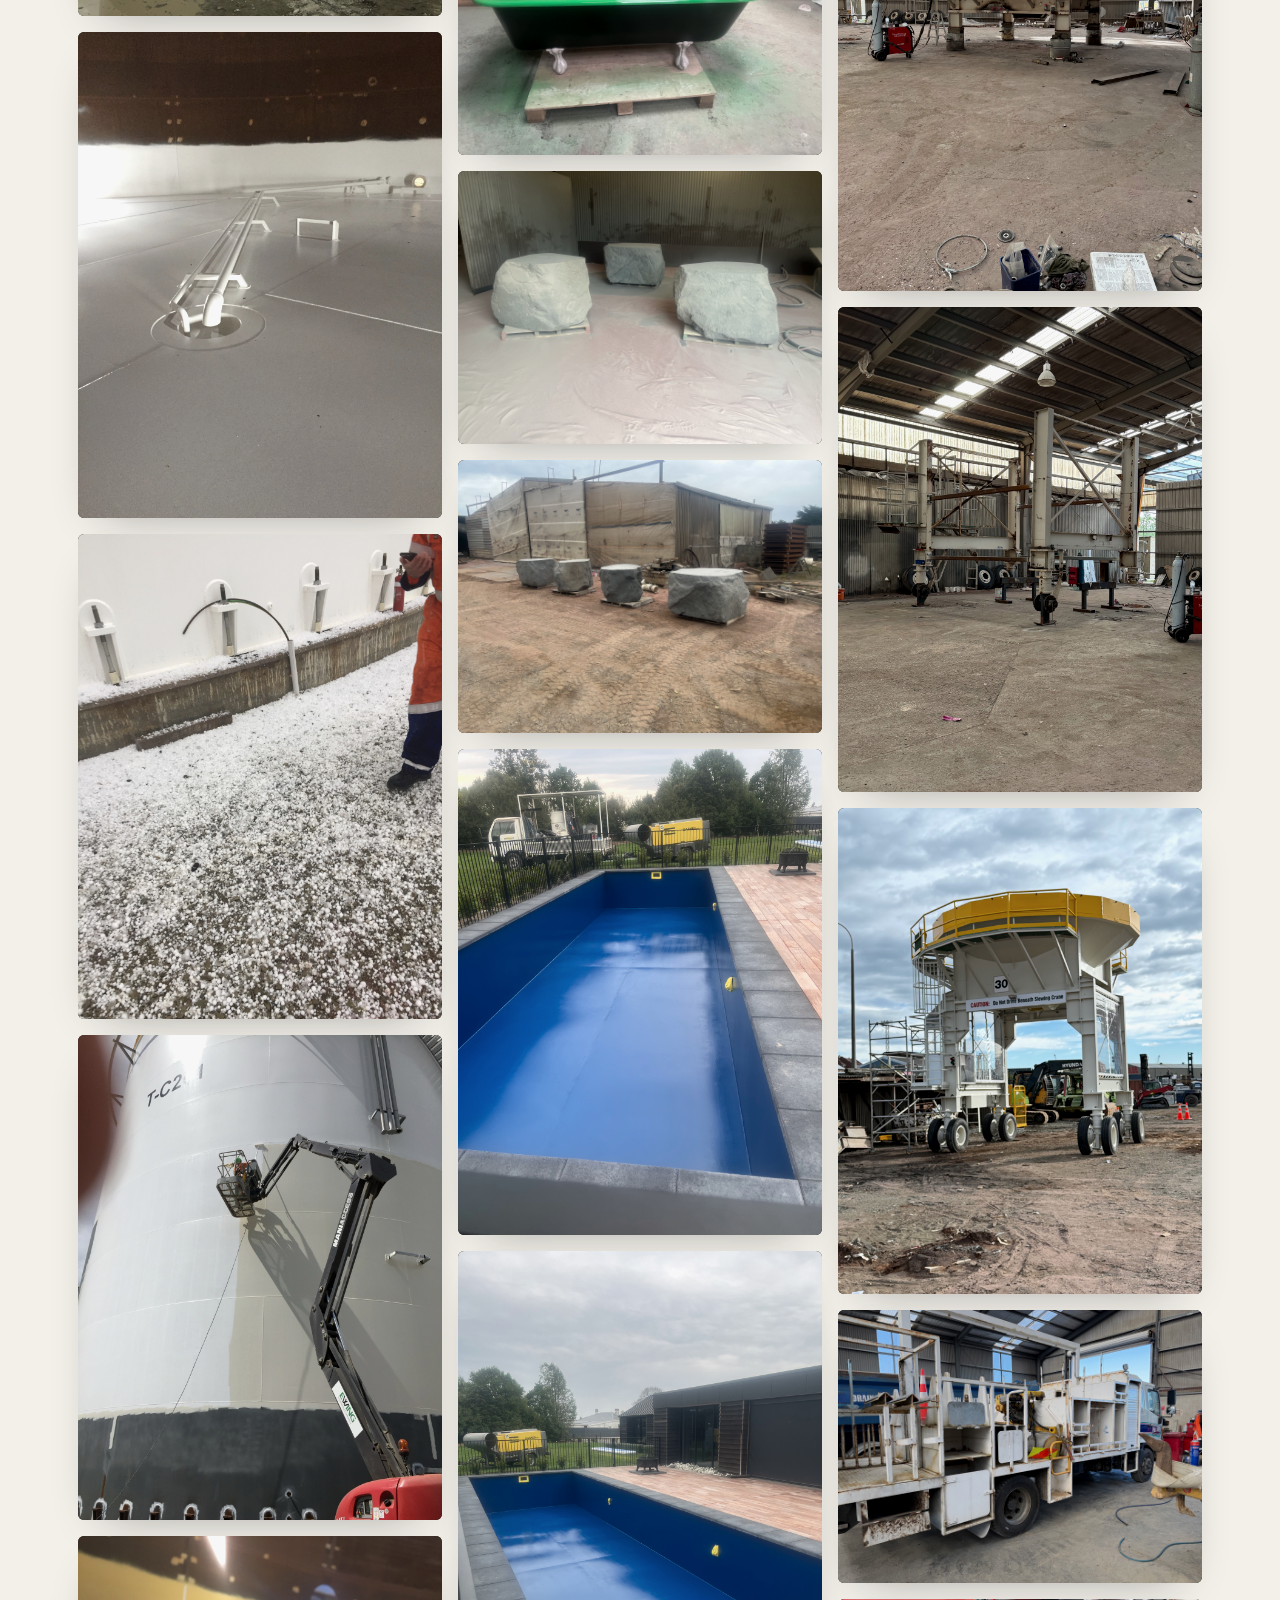
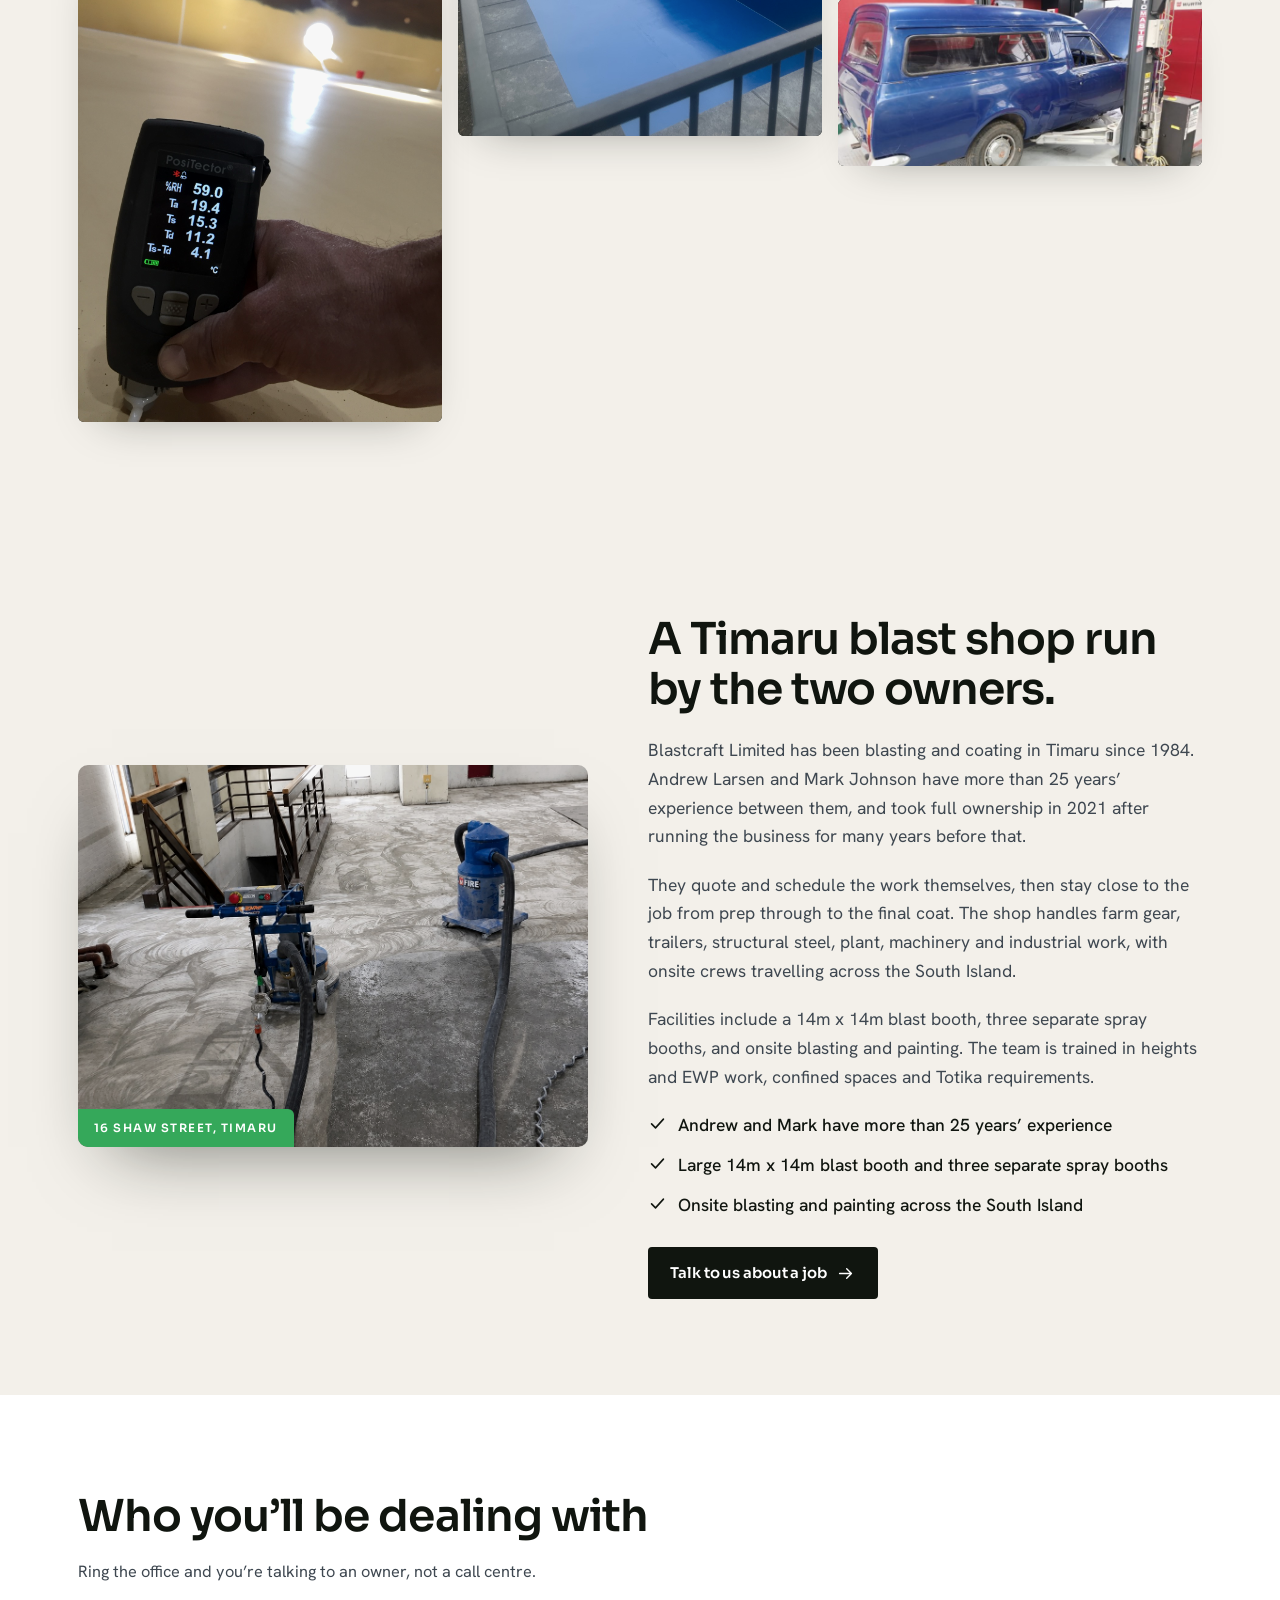
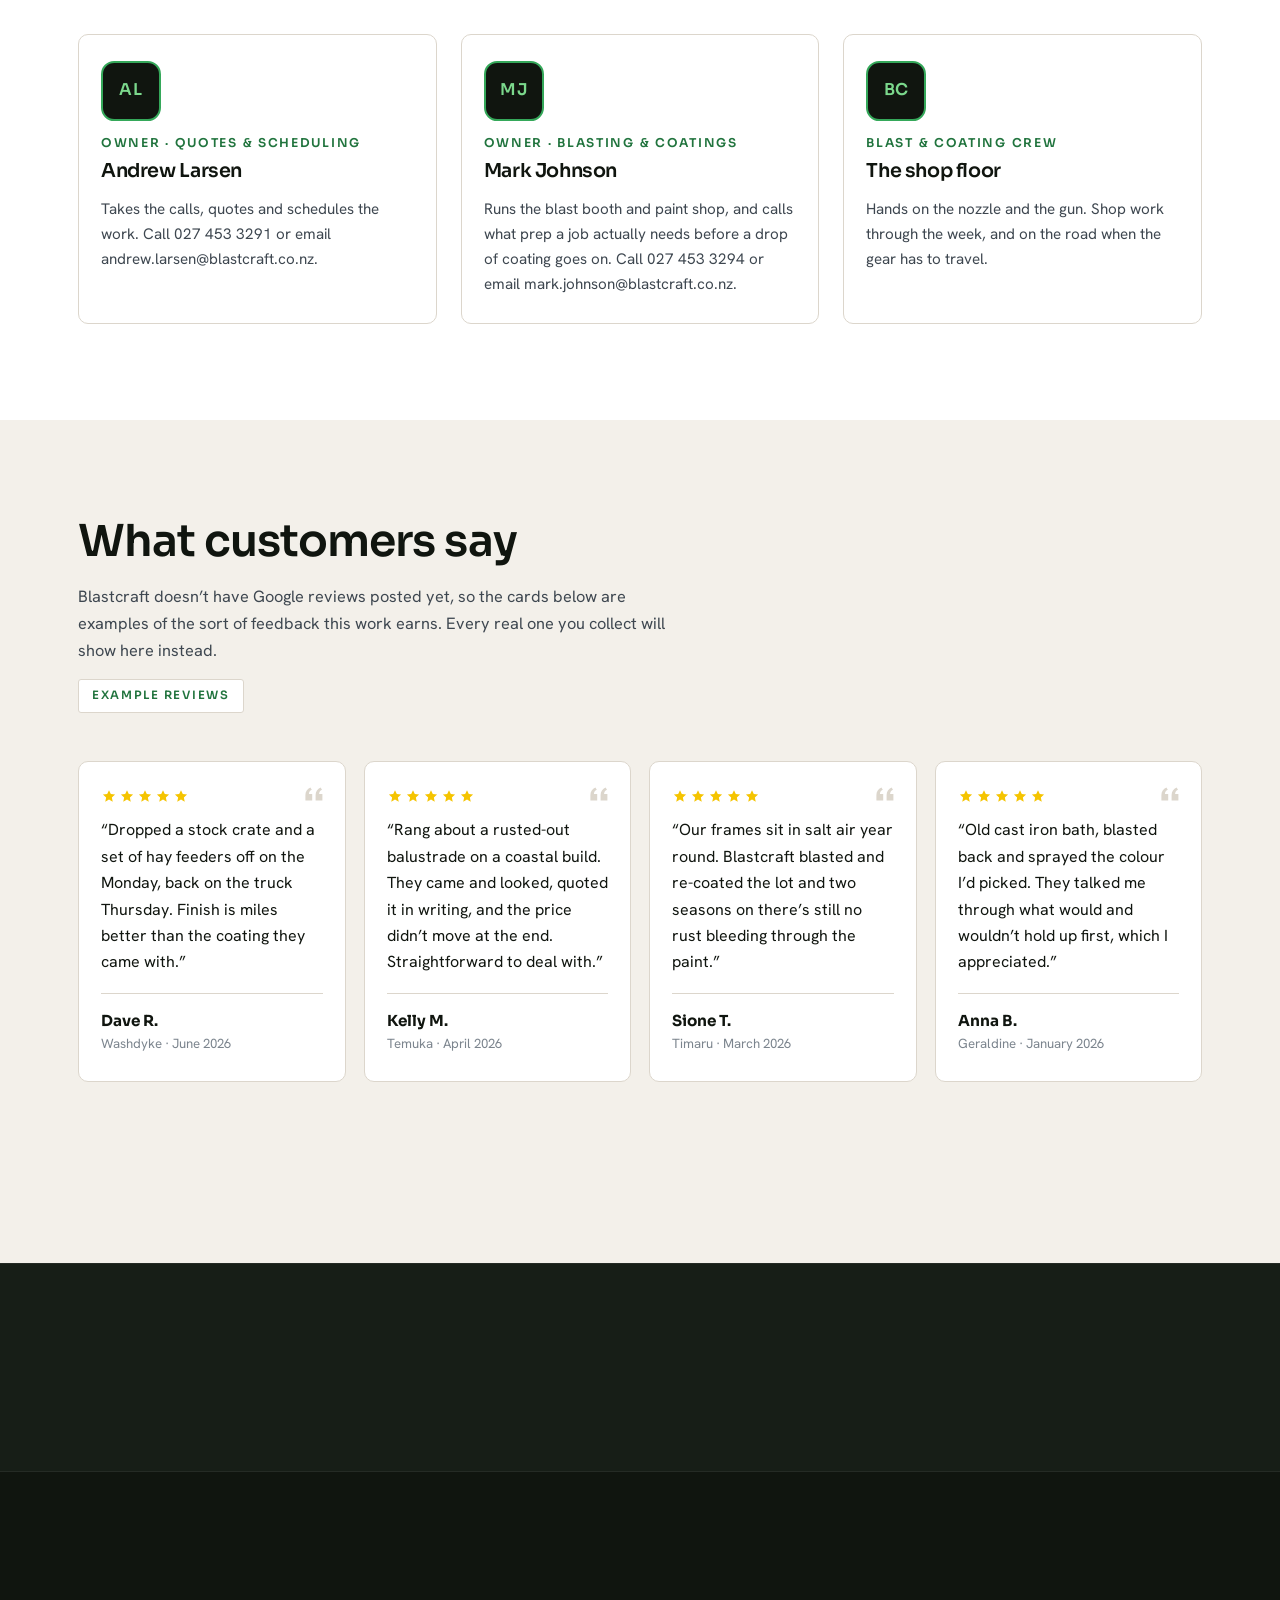
==== commit 90e4d8db: "Update Blastcraft details and services" ====
--- a/index.html
+++ b/index.html
@@ -4,13 +4,13 @@
 <meta charset="utf-8">
 <meta name="viewport" content="width=device-width, initial-scale=1">
 <title>Blastcraft Limited | Abrasive Blasting &amp; Protective Coatings, Timaru</title>
-<meta name="description" content="Blastcraft Limited, abrasive blasting, water blasting, industrial spray painting and marine protective coatings from Fraser Street, Timaru port. Shop work and on-site crews across South Canterbury.">
+<meta name="description" content="Blastcraft Limited provides abrasive blasting, wet blasting, arc-spray and protective coatings from 16 Shaw Street, Timaru, with workshop and onsite crews across the South Island.">
 <meta name="theme-color" content="#10150F">
 <link rel="canonical" href="https://blastcraft-limited-demo.vercel.app/">
 
 <meta property="og:type" content="website">
 <meta property="og:title" content="Blastcraft Limited | Abrasive Blasting &amp; Protective Coatings, Timaru">
-<meta property="og:description" content="Steel stripped back properly and re-coated to spec. Blasting, water blasting and protective coatings out of the Timaru port since 1984.">
+<meta property="og:description" content="Steel, plant, farm gear and industrial surfaces stripped back and re-coated to spec from 16 Shaw Street, Timaru. Workshop and onsite work across the South Island.">
 <meta property="og:image" content="img/customer/photo-01.jpg">
 <meta name="twitter:card" content="summary_large_image">
 
@@ -57,6 +57,7 @@
     <nav class="nav__links" id="navLinks" aria-label="Main">
       <a href="#services">Services</a>
       <a href="#work">Work</a>
+      <a href="#photo-archive">Gallery</a>
       <a href="#about">About</a>
       <a href="#crew">Crew</a>
       <a href="#reviews">Reviews</a>
@@ -87,9 +88,9 @@
   <div class="hero__scrim"></div>
 
   <div class="wrap hero__inner">
-    <span class="hero__eyebrow reveal">Timaru Port &middot; Blasting &amp; coatings</span>
+    <span class="hero__eyebrow reveal">Timaru &middot; South Island coverage &middot; Blasting &amp; coatings</span>
     <h1 class="hero__title reveal">Steel blasted back to bare, and coated so it stays that way.</h1>
-    <p class="hero__sub reveal">Farm gear, steel, plant and marine work blasted and coated by the Timaru port since 1984.</p>
+    <p class="hero__sub reveal">Farm gear, steel, plant, marine and industrial work blasted and coated from our Timaru workshop, with onsite crews across the South Island.</p>
 
     <div class="hero__cta reveal">
       <a class="btn btn--accent btn--lg" href="tel:+6436845167">
@@ -128,16 +129,16 @@
   <div class="wrap">
     <header class="shead reveal">
       <h2>Blasting and coating, start to finish</h2>
-      <p class="shead__sub">Most jobs come through the shop. Bigger or fixed structures, we bring the gear to you across South Canterbury.</p>
+      <p class="shead__sub">From the blast booth to the spray shop, we handle steel, rock, timber, glass and all sorts of industrial work, in the workshop or onsite across the South Island.</p>
     </header>
 
     <div class="cards">
       <article class="card reveal">
-        <div class="card__media"><img src="img/customer/photo-04.jpg" alt="Steel fabrication ready for the blast bay" loading="lazy" width="1448" height="1086"></div>
+        <div class="card__media"><img src="img/customer/photo-04.jpg" alt="Steel fabrication ready for the blast booth" loading="lazy" width="1448" height="1086"></div>
         <div class="card__body">
           <svg class="ic ic--md card__ic" aria-hidden="true"><use href="#i-nozzle"></use></svg>
           <h3>Abrasive blasting</h3>
-          <p>Grit blasting steel back to bare metal, the step most coating failures come down to. Structural steel, trailers, machinery frames, tanks and farm gear.</p>
+          <p>Grit blasting steel, rock, timber and glass back to a sound surface. Structural steel, trailers, machinery frames, tanks and farm gear all go through the booth.</p>
         </div>
       </article>
 
@@ -145,8 +146,8 @@
         <div class="card__media"><img src="img/customer/photo-05.jpg" alt="Blast Craft surface preparation work" loading="lazy" width="1448" height="1086"></div>
         <div class="card__body">
           <svg class="ic ic--md card__ic" aria-hidden="true"><use href="#i-droplet"></use></svg>
-          <h3>Water blasting</h3>
-          <p>High-pressure wash-down of plant, tanks, concrete and building exteriors. Salt, grime and loose coating off before anything gets painted.</p>
+          <h3>Wet blasting</h3>
+          <p>Wet and high-pressure blasting for plant, tanks, concrete and building exteriors. Salt, grime and loose coating off before anything gets painted.</p>
         </div>
       </article>
 
@@ -154,8 +155,8 @@
         <div class="card__media"><img src="img/customer/photo-06.jpg" alt="Industrial coating work in the Blast Craft workshop" loading="lazy" width="1086" height="1448"></div>
         <div class="card__body">
           <svg class="ic ic--md card__ic" aria-hidden="true"><use href="#i-shield"></use></svg>
-          <h3>Marine &amp; industrial coatings</h3>
-          <p>Epoxies, zinc primers and two-pack systems for gear that lives in salt air: hulls, deck fittings, port plant and anything the coast is working on.</p>
+          <h3>Protective coatings</h3>
+          <p>Epoxies, zinc primers and two-pack systems from International Protective Coating (Akzo Nobel), Carboline and Resene Automotive.</p>
         </div>
       </article>
 
@@ -163,8 +164,8 @@
         <div class="card__media"><img src="img/customer/photo-07.jpg" alt="Protective coating work by Blast Craft" loading="lazy" width="1086" height="1448"></div>
         <div class="card__body">
           <svg class="ic ic--md card__ic" aria-hidden="true"><use href="#i-spray"></use></svg>
-          <h3>Industrial spray painting</h3>
-          <p>Steelwork and machinery spray finished under cover in the shop, so the coat goes on even and the cure isn&rsquo;t at the mercy of a Timaru southerly.</p>
+          <h3>Arc-spray &amp; spray painting</h3>
+          <p>Arc-spray, steelwork and machinery finished under cover in three separate spray booths, with onsite blasting and painting when the job cannot travel.</p>
         </div>
       </article>
 
@@ -226,10 +227,10 @@
   <div class="wrap">
     <header class="shead reveal">
       <h2>More from the workshop</h2>
-      <p class="shead__sub">A complete selection of Blast Craft project photos from the supplied workshop archive.</p>
+      <p class="shead__sub">A selection of Blast Craft workshop, blasting, coating and onsite project work.</p>
     </header>
     <div class="masonry">
-+      <figure class="mas reveal"><img src="img/customer/archive/photo-001.jpg" alt="Blast Craft workshop and industrial project photo 1" loading="lazy" width="1600" height="1200"></figure>
+      <figure class="mas reveal"><img src="img/customer/archive/photo-001.jpg" alt="Blast Craft workshop and industrial project photo 1" loading="lazy" width="1600" height="1200"></figure>
       <figure class="mas reveal"><img src="img/customer/archive/photo-002.jpg" alt="Blast Craft workshop and industrial project photo 2" loading="lazy" width="1600" height="1200"></figure>
       <figure class="mas reveal"><img src="img/customer/archive/photo-003.jpg" alt="Blast Craft workshop and industrial project photo 3" loading="lazy" width="1600" height="1200"></figure>
       <figure class="mas reveal"><img src="img/customer/archive/photo-004.jpg" alt="Blast Craft workshop and industrial project photo 4" loading="lazy" width="1600" height="1200"></figure>
@@ -297,16 +298,17 @@
   <div class="wrap about">
     <div class="about__media reveal">
       <img src="img/customer/photo-10.jpg" alt="Blast Craft workshop project" loading="lazy" width="1083" height="1453">
-      <span class="about__tag">Fraser St, Timaru</span>
+      <span class="about__tag">16 Shaw Street, Timaru</span>
     </div>
     <div class="about__body reveal">
-      <h2>A blast shop by the port, run by the two who do the work.</h2>
-      <p>Blastcraft Limited has been registered and blasting in Timaru since December 1984. Andrew Larsen and Mark Johnson took the business over in 2021 and still run it hands-on, quoting the job, running the bay and putting the coating on.</p>
-      <p>Most of what comes through the shop is South Canterbury steel: farm gear, trailers, structural sections, plant and machinery, and anything that lives near salt air. If it&rsquo;s too big or too fixed to move, the gear comes to you instead.</p>
+      <h2>A Timaru blast shop run by the two owners.</h2>
+      <p>Blastcraft Limited has been blasting and coating in Timaru since 1984. Andrew Larsen and Mark Johnson have more than 25 years&rsquo; experience between them, and took full ownership in 2021 after running the business for many years before that.</p>
+      <p>They quote and schedule the work themselves, then stay close to the job from prep through to the final coat. The shop handles farm gear, trailers, structural steel, plant, machinery and industrial work, with onsite crews travelling across the South Island.</p>
+      <p>Facilities include a 14m x 14m blast booth, three separate spray booths, and onsite blasting and painting. The team is trained in heights and EWP work, confined spaces and Totika requirements.</p>
       <ul class="ticks">
-        <li><svg class="ic" aria-hidden="true"><use href="#i-check"></use></svg><span>Locally owned and operated out of Timaru</span></li>
-        <li><svg class="ic" aria-hidden="true"><use href="#i-check"></use></svg><span>Blast bay and paint shop, plus on-site crews</span></li>
-        <li><svg class="ic" aria-hidden="true"><use href="#i-check"></use></svg><span>Quoted in writing before anything starts</span></li>
+        <li><svg class="ic" aria-hidden="true"><use href="#i-check"></use></svg><span>Andrew and Mark have more than 25 years&rsquo; experience</span></li>
+        <li><svg class="ic" aria-hidden="true"><use href="#i-check"></use></svg><span>Large 14m x 14m blast booth and three separate spray booths</span></li>
+        <li><svg class="ic" aria-hidden="true"><use href="#i-check"></use></svg><span>Onsite blasting and painting across the South Island</span></li>
       </ul>
       <a class="btn btn--dark" href="#contact"><span>Talk to us about a job</span><svg class="ic" aria-hidden="true"><use href="#i-arrow"></use></svg></a>
     </div>
@@ -326,13 +328,13 @@
         <span class="avatar">AL</span>
         <h3>Owner &middot; Quotes &amp; scheduling</h3>
         <p class="crewcard__name">Andrew Larsen</p>
-        <p>Takes the calls, looks at the job and puts the price in writing. If you ring 03 684 5167, it&rsquo;s usually Andrew on the other end.</p>
+        <p>Takes the calls, quotes and schedules the work. Call <a href="tel:+64274533291">027 453 3291</a> or email <a href="mailto:andrew.larsen@blastcraft.co.nz">andrew.larsen@blastcraft.co.nz</a>.</p>
       </article>
       <article class="crewcard reveal">
         <span class="avatar">MJ</span>
         <h3>Owner &middot; Blasting &amp; coatings</h3>
         <p class="crewcard__name">Mark Johnson</p>
-        <p>Runs the blast bay and the paint shop, and calls what prep a job actually needs before a drop of coating goes on.</p>
+        <p>Runs the blast booth and paint shop, and calls what prep a job actually needs before a drop of coating goes on. Call <a href="tel:+64274533294">027 453 3294</a> or email <a href="mailto:mark.johnson@blastcraft.co.nz">mark.johnson@blastcraft.co.nz</a>.</p>
       </article>
       <article class="crewcard reveal">
         <span class="avatar">BC</span>
@@ -425,8 +427,8 @@
     <div class="contact-box reveal">
       <div class="contact-box__map">
         <iframe
-          title="Map showing Blastcraft Limited, 29 Fraser Street, Timaru"
-          src="https://www.google.com/maps?q=29%20Fraser%20Street%2C%20Timaru%20Port%2C%20Timaru%207910%2C%20New%20Zealand&output=embed"
+          title="Map showing Blastcraft Limited, 16 Shaw Street, Timaru"
+          src="https://www.google.com/maps?q=16%20Shaw%20Street%2C%20Timaru%207910%2C%20New%20Zealand&output=embed"
           loading="lazy"
           referrerpolicy="no-referrer-when-downgrade"
           allowfullscreen></iframe>
@@ -438,9 +440,9 @@
             <svg class="ic" aria-hidden="true"><use href="#i-phone"></use></svg>
             <span>Call for a quote</span>
           </a>
-          <a class="btn btn--outline btn--block btn--lg" href="#" data-gmail data-user="admin" data-domain="blastcraft.co.nz" data-su="Blasting%20and%20coating%20enquiry" data-body="Hi%20Andrew%2C%0A%0AI%27ve%20got%20a%20job%20I%27d%20like%20quoted.%0A%0AWhat%20it%20is%3A%20%0ARough%20size%3A%20%0AWhere%20it%20is%3A%20%0A%0AThanks%2C%0A">
+          <a class="btn btn--outline btn--block btn--lg" href="mailto:andrew.larsen@blastcraft.co.nz?subject=Blasting%20and%20coating%20enquiry">
             <svg class="ic" aria-hidden="true"><use href="#i-mail"></use></svg>
-            <span>Email us about a job</span>
+            <span>Email Andrew about a job</span>
           </a>
         </div>
 
@@ -451,15 +453,19 @@
           </li>
           <li>
             <svg class="ic ic--md" aria-hidden="true"><use href="#i-phone"></use></svg>
-            <div><span>Mobile</span><a href="tel:+64274334800">027 433 4800</a></div>
+            <div><span>Andrew</span><a href="tel:+64274533291">027 453 3291</a></div>
+          </li>
+          <li>
+            <svg class="ic ic--md" aria-hidden="true"><use href="#i-phone"></use></svg>
+            <div><span>Mark</span><a href="tel:+64274533294">027 453 3294</a></div>
           </li>
           <li>
             <svg class="ic ic--md" aria-hidden="true"><use href="#i-mail"></use></svg>
-            <div><span>Email</span><a href="#" data-gmail data-user="admin" data-domain="blastcraft.co.nz" data-su="Blasting%20and%20coating%20enquiry" data-body="Hi%20Andrew%2C%0A%0AI%27ve%20got%20a%20job%20I%27d%20like%20quoted.%0A%0AWhat%20it%20is%3A%20%0ARough%20size%3A%20%0AWhere%20it%20is%3A%20%0A%0AThanks%2C%0A">Email the workshop</a></div>
+            <div><span>Email</span><a href="mailto:andrew.larsen@blastcraft.co.nz">andrew.larsen@blastcraft.co.nz</a></div>
           </li>
           <li>
             <svg class="ic ic--md" aria-hidden="true"><use href="#i-pin"></use></svg>
-            <div><span>Address</span><a href="https://www.google.com/maps/search/?api=1&query=29%20Fraser%20Street%2C%20Timaru%20Port%2C%20Timaru%207910" target="_blank" rel="noopener">29 Fraser Street, Timaru Port, Timaru 7910</a></div>
+            <div><span>Address</span><a href="https://www.google.com/maps/search/?api=1&query=16%20Shaw%20Street%2C%20Timaru%207910" target="_blank" rel="noopener">16 Shaw Street, Timaru 7910</a></div>
           </li>
           <li>
             <svg class="ic ic--md" aria-hidden="true"><use href="#i-clock"></use></svg>
@@ -476,7 +482,7 @@
           </div>
         </div>
 
-        <p class="contact-box__foot">Servicing Timaru, Temuka, Washdyke, Geraldine, Pleasant Point, Waimate and the wider South Canterbury district.</p>
+        <p class="contact-box__foot">Servicing Timaru and the wider South Island.</p>
       </div>
     </div>
   </div>
@@ -491,7 +497,7 @@
       <a class="brand brand--foot" href="#top">
         <img class="brand__logo" src="img/customer/blastcraft-logo.png" alt="Blast Craft, Abrasive Blasters and Coating Specialists" width="2172" height="724">
       </a>
-      <p>Abrasive blasting, water blasting and industrial &amp; marine protective coatings. 29 Fraser Street, Timaru Port, Timaru.</p>
+      <p>Abrasive blasting, wet blasting, arc-spray and industrial protective coatings. 16 Shaw Street, Timaru.</p>
       <div class="socials__row socials__row--foot">
         <a href="https://www.facebook.com/p/Blast-Craft-100071713190364/" target="_blank" rel="noopener" aria-label="Blast Craft on Facebook"><svg class="ic ic--md"><use href="#i-fb"></use></svg></a>
         <a href="https://www.instagram.com/explore/search/keyword/?q=Blast%20Craft%20Timaru" target="_blank" rel="noopener" aria-label="Search Blast Craft on Instagram"><svg class="ic ic--md"><use href="#i-ig"></use></svg></a>
@@ -503,7 +509,7 @@
       <div>
         <h3>Services</h3>
         <a href="#services">Abrasive blasting</a>
-        <a href="#services">Water blasting</a>
+        <a href="#services">Wet blasting</a>
         <a href="#services">Protective coatings</a>
         <a href="#services">Spray painting</a>
       </div>
--- a/styles.css
+++ b/styles.css
@@ -14,9 +14,9 @@
   --body:#3E4750;
   --body-dark:#B3BDC7;
   --head:#10150F;
-  --accent:#05402A;
-  --accent-lt:#5FBE8C;
-  --accent-dk:#032A1B;
+  --accent:#35A85A;
+  --accent-lt:#7BD88C;
+  --accent-dk:#21743E;
   --gold:#F5C400;
   --gold-dk:#B88F00;
   --r:6px;
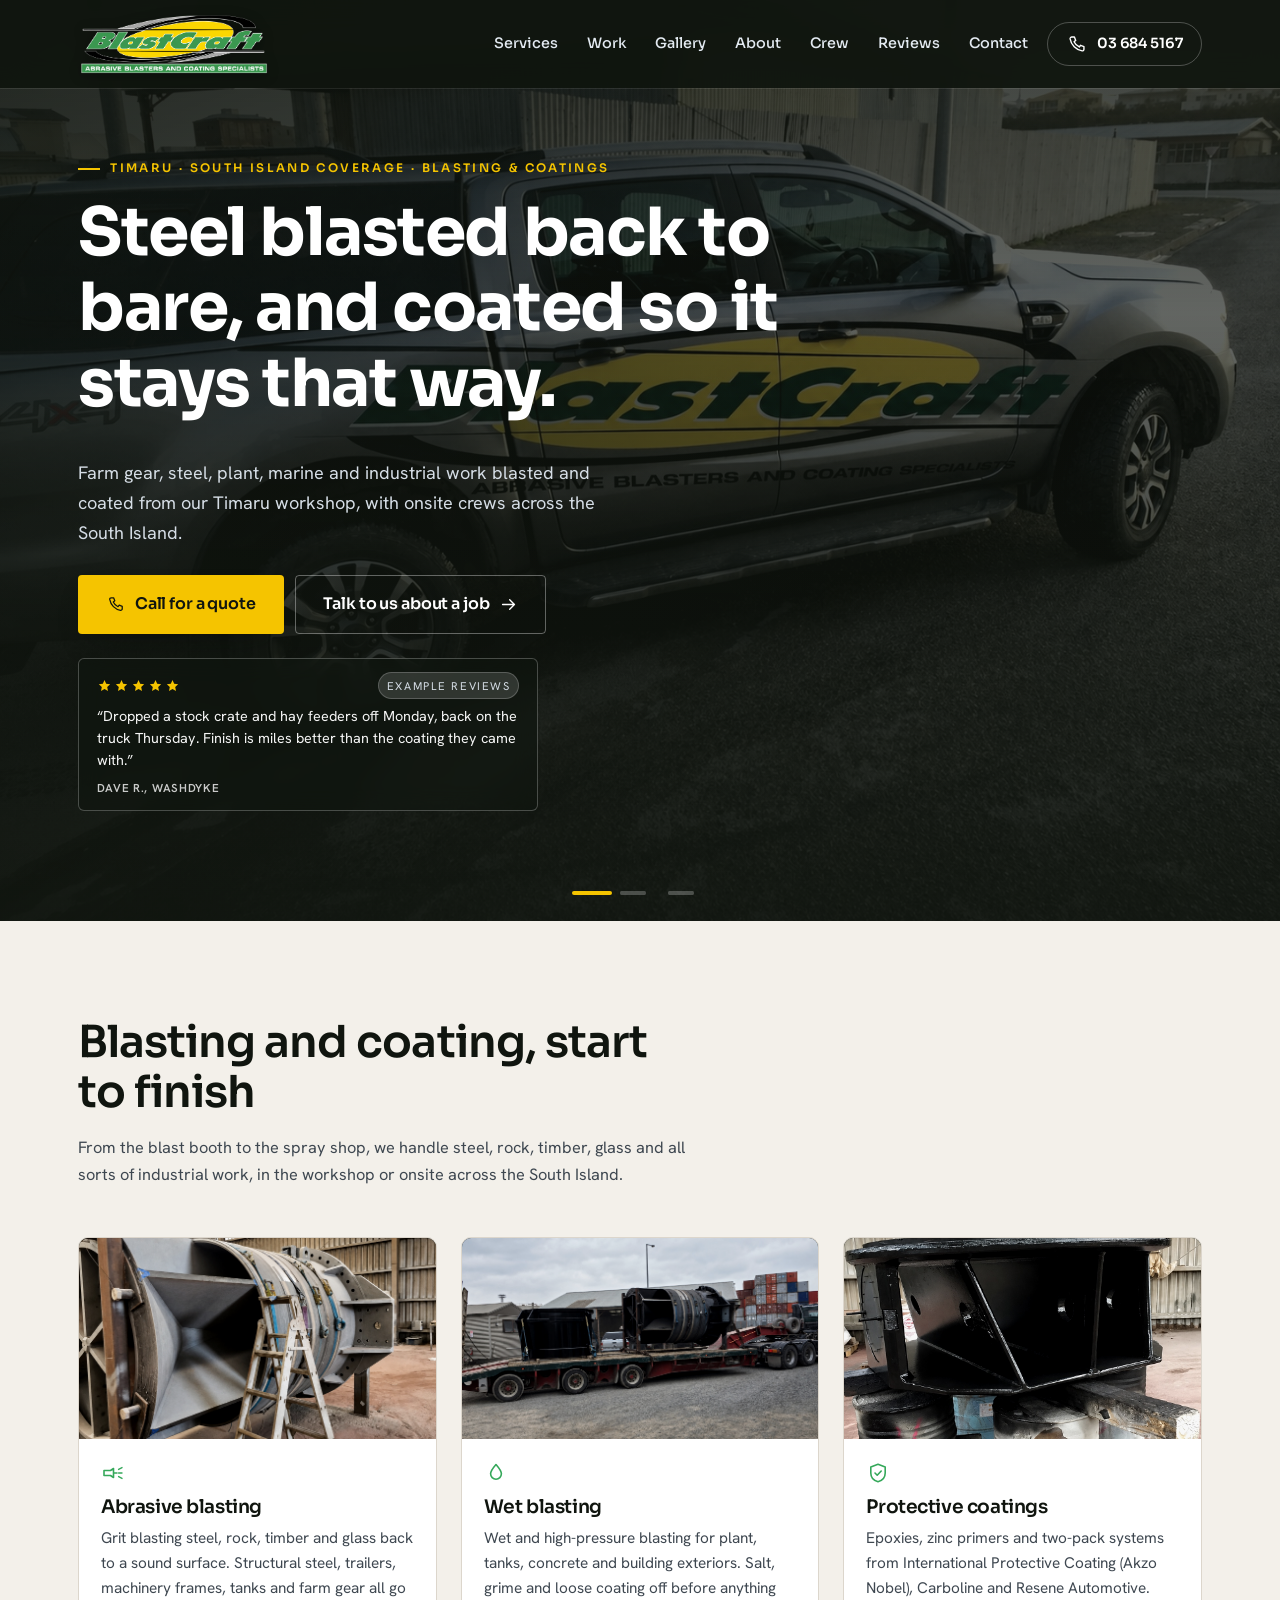
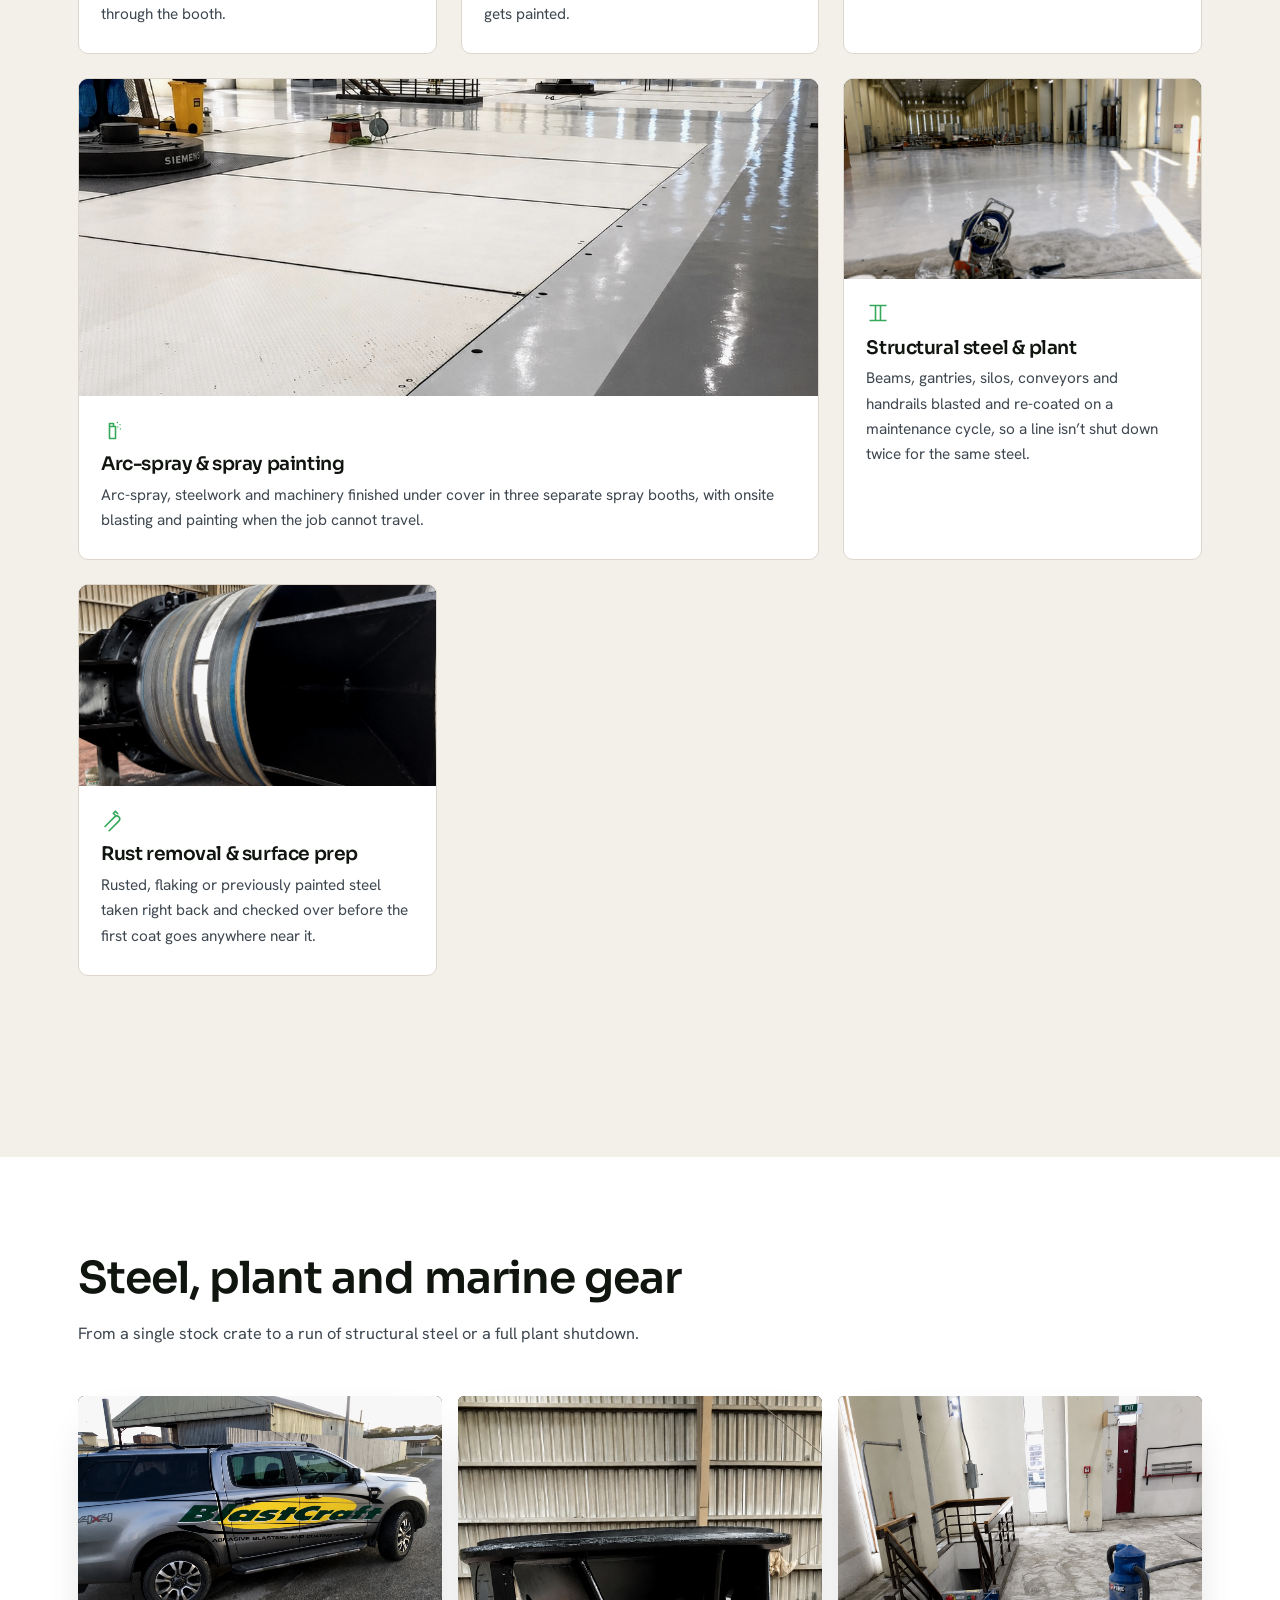
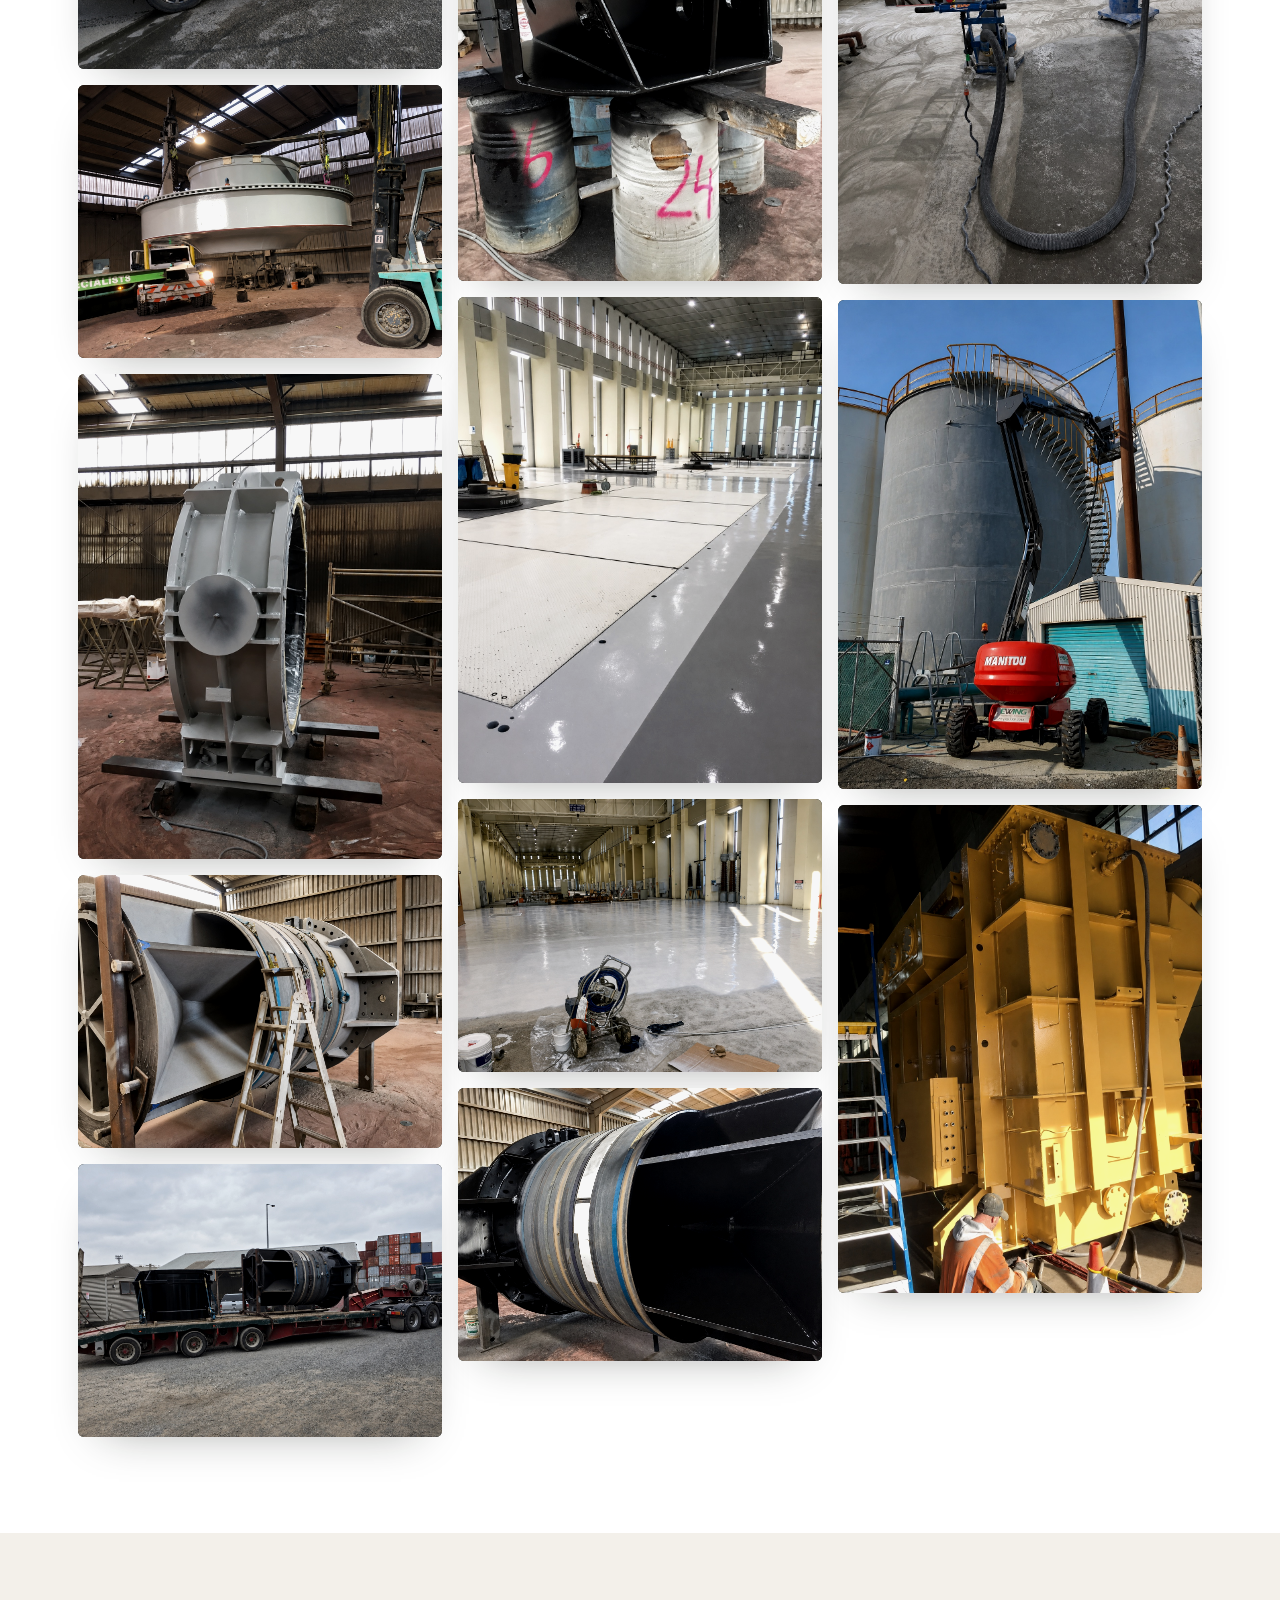
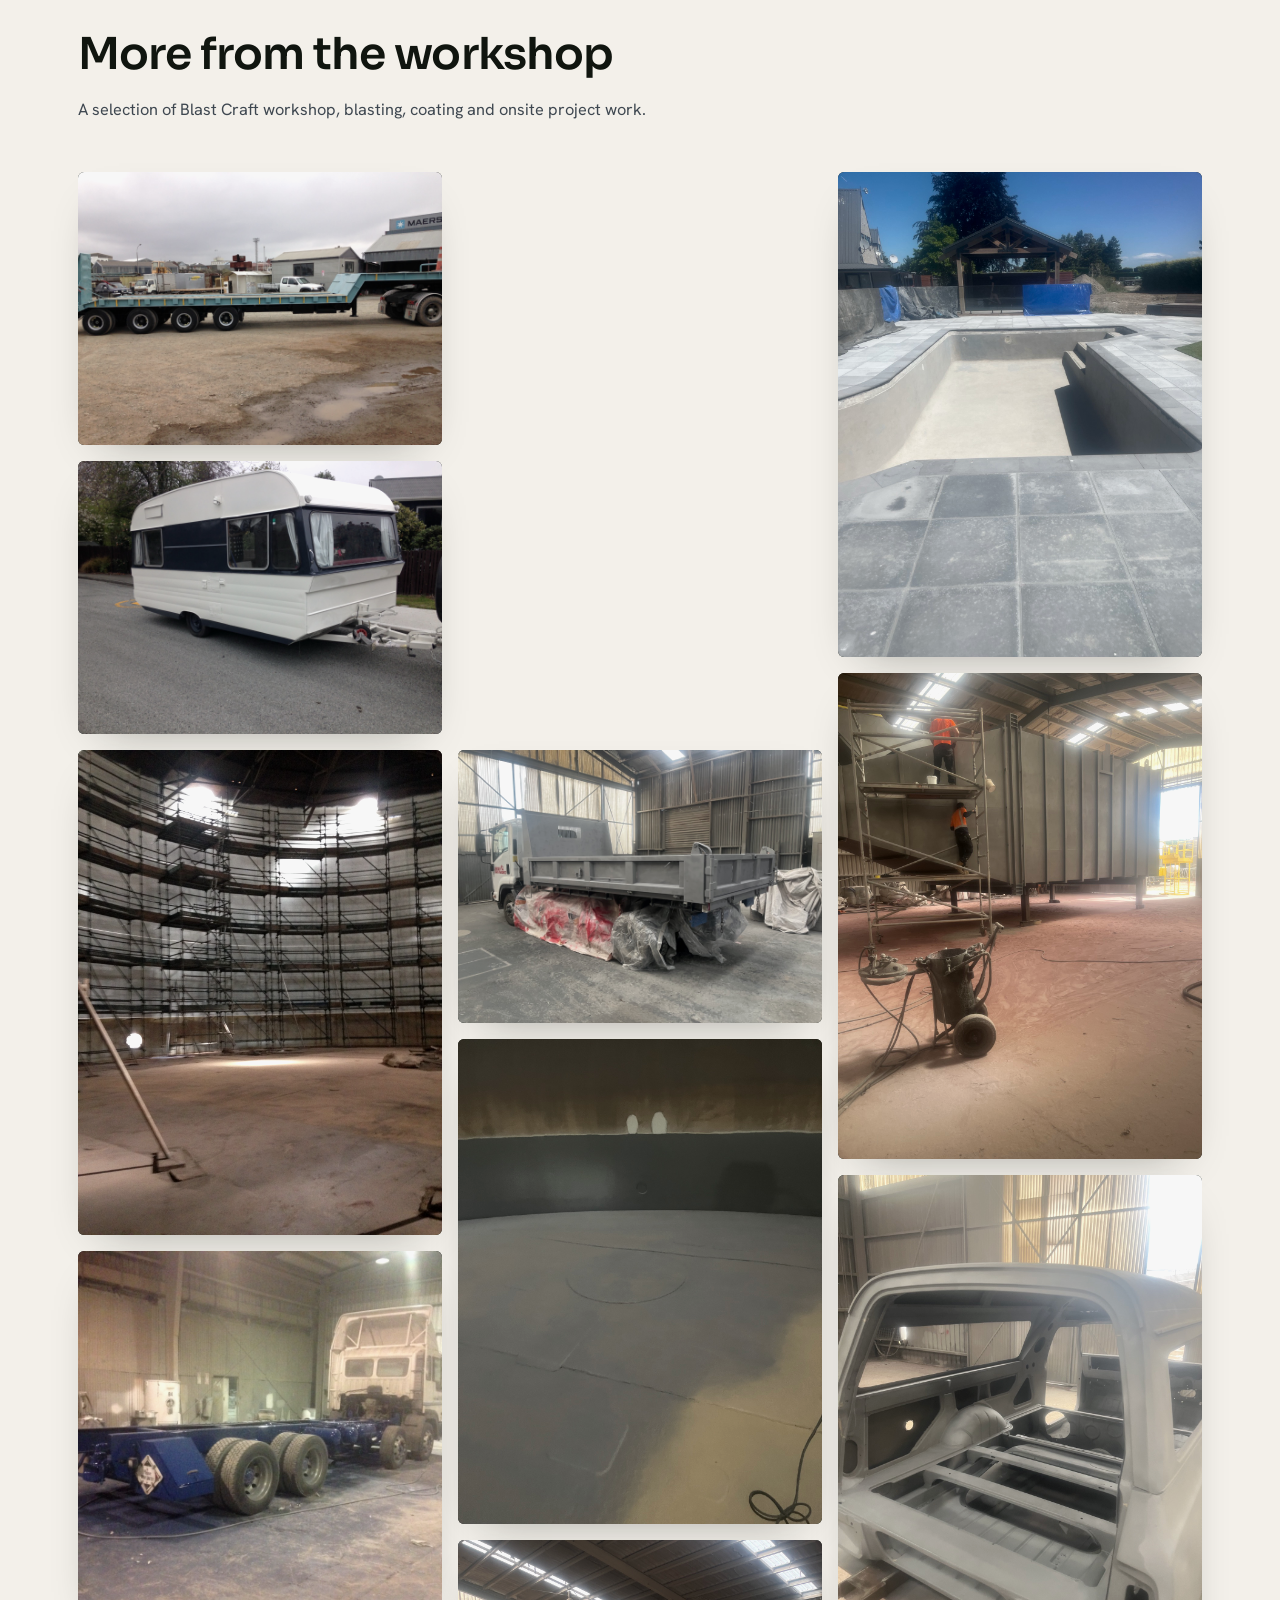
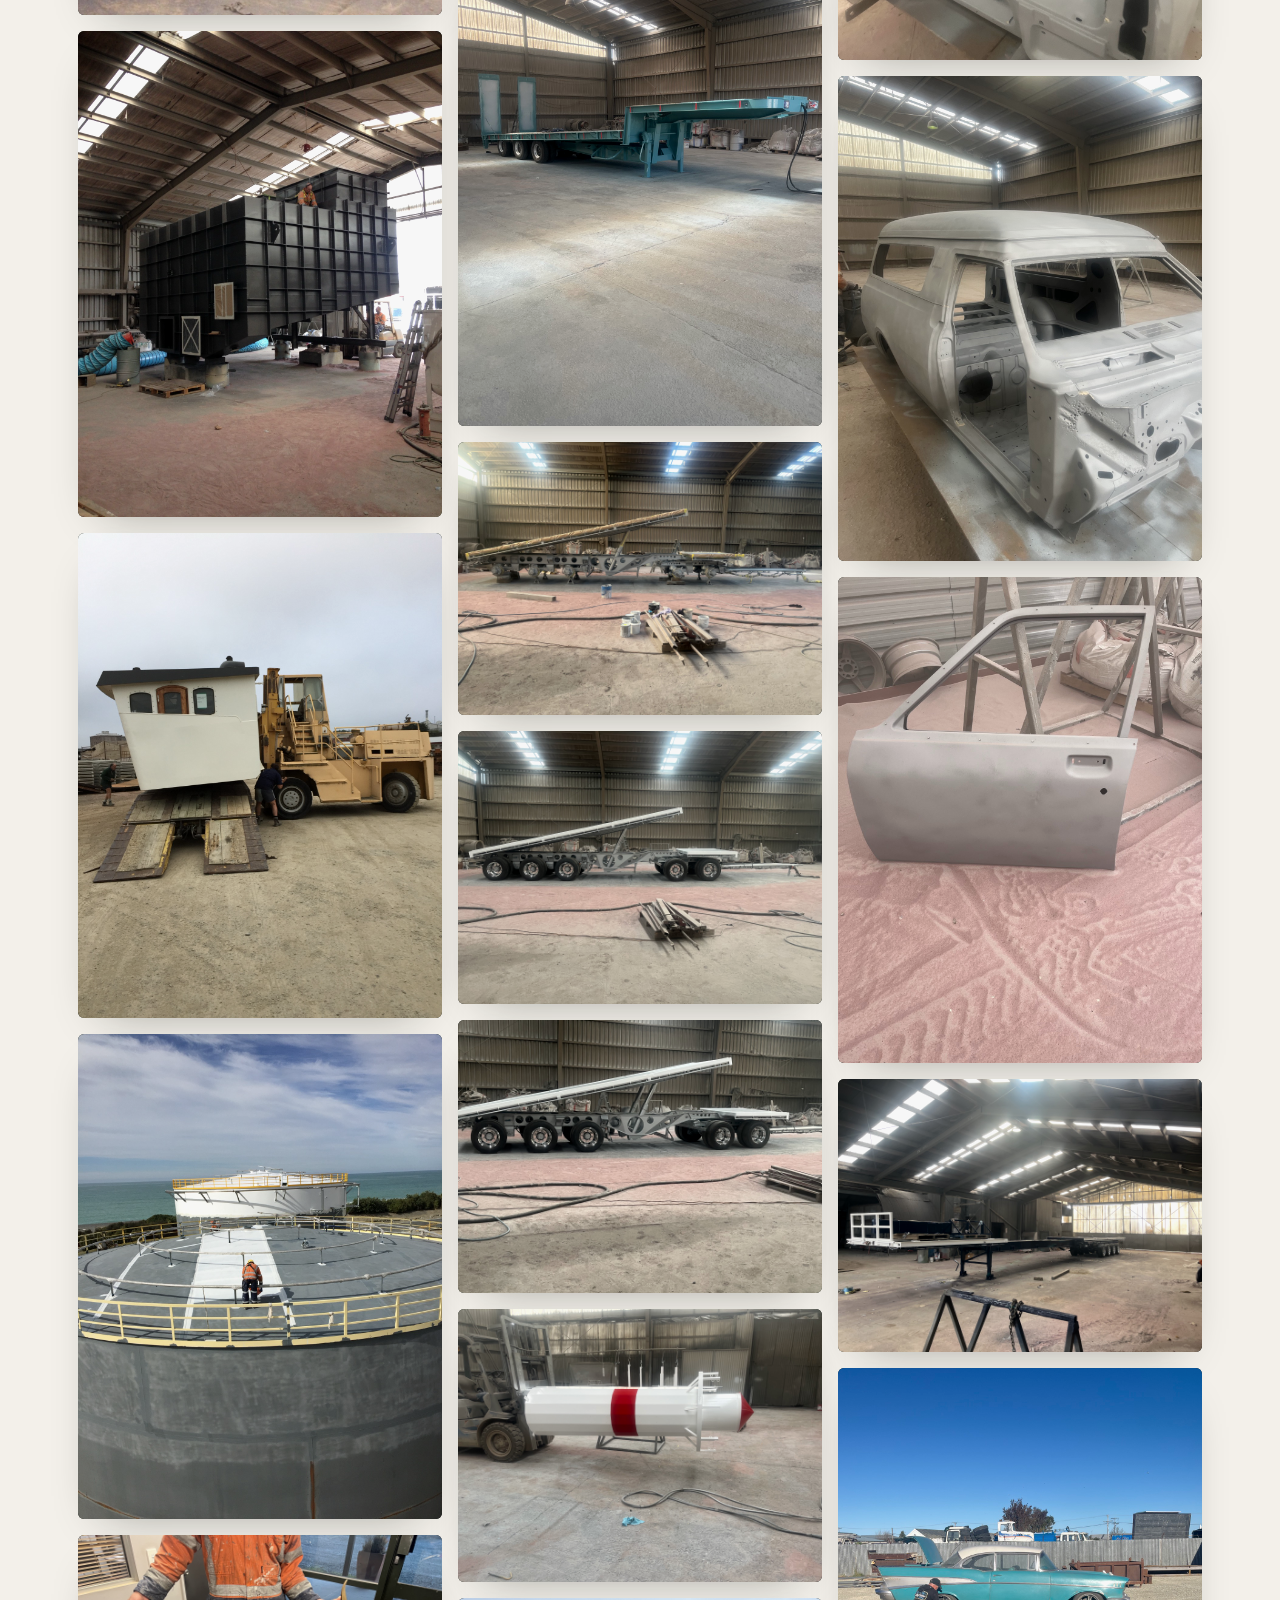
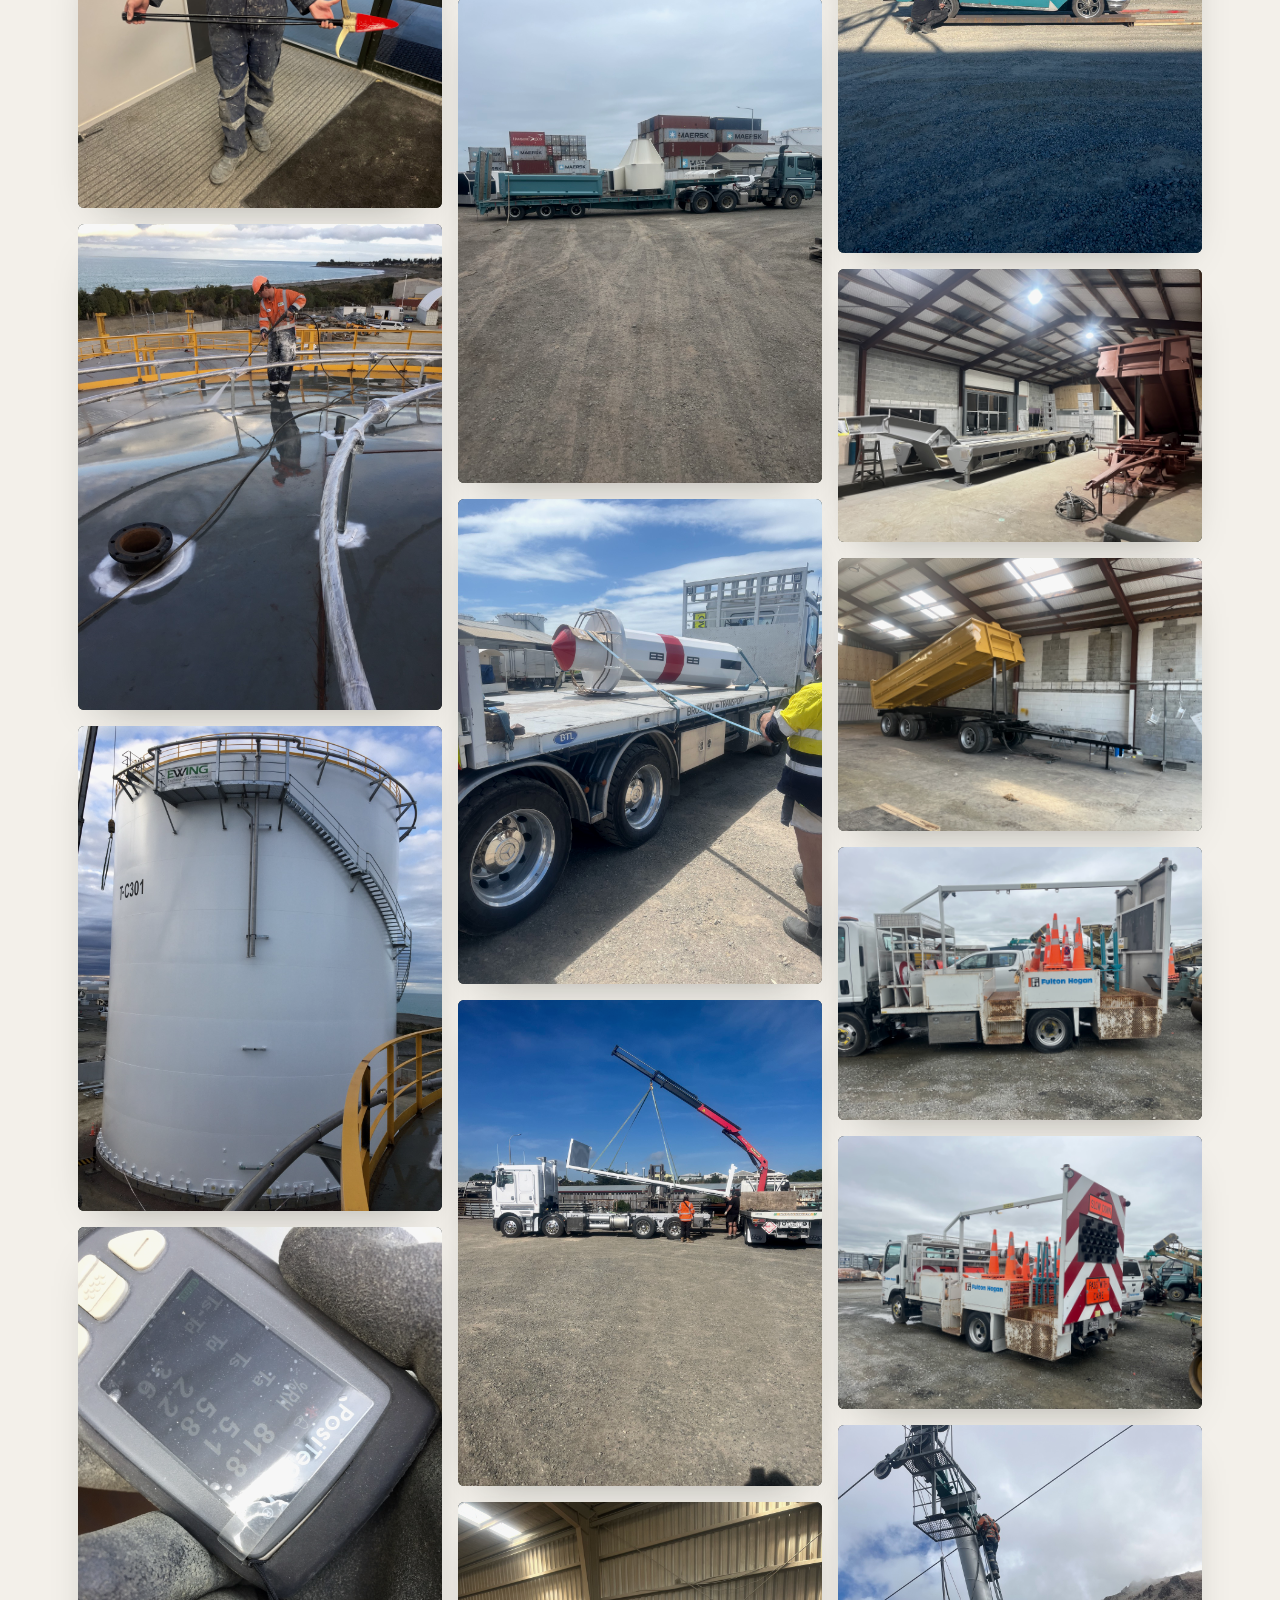
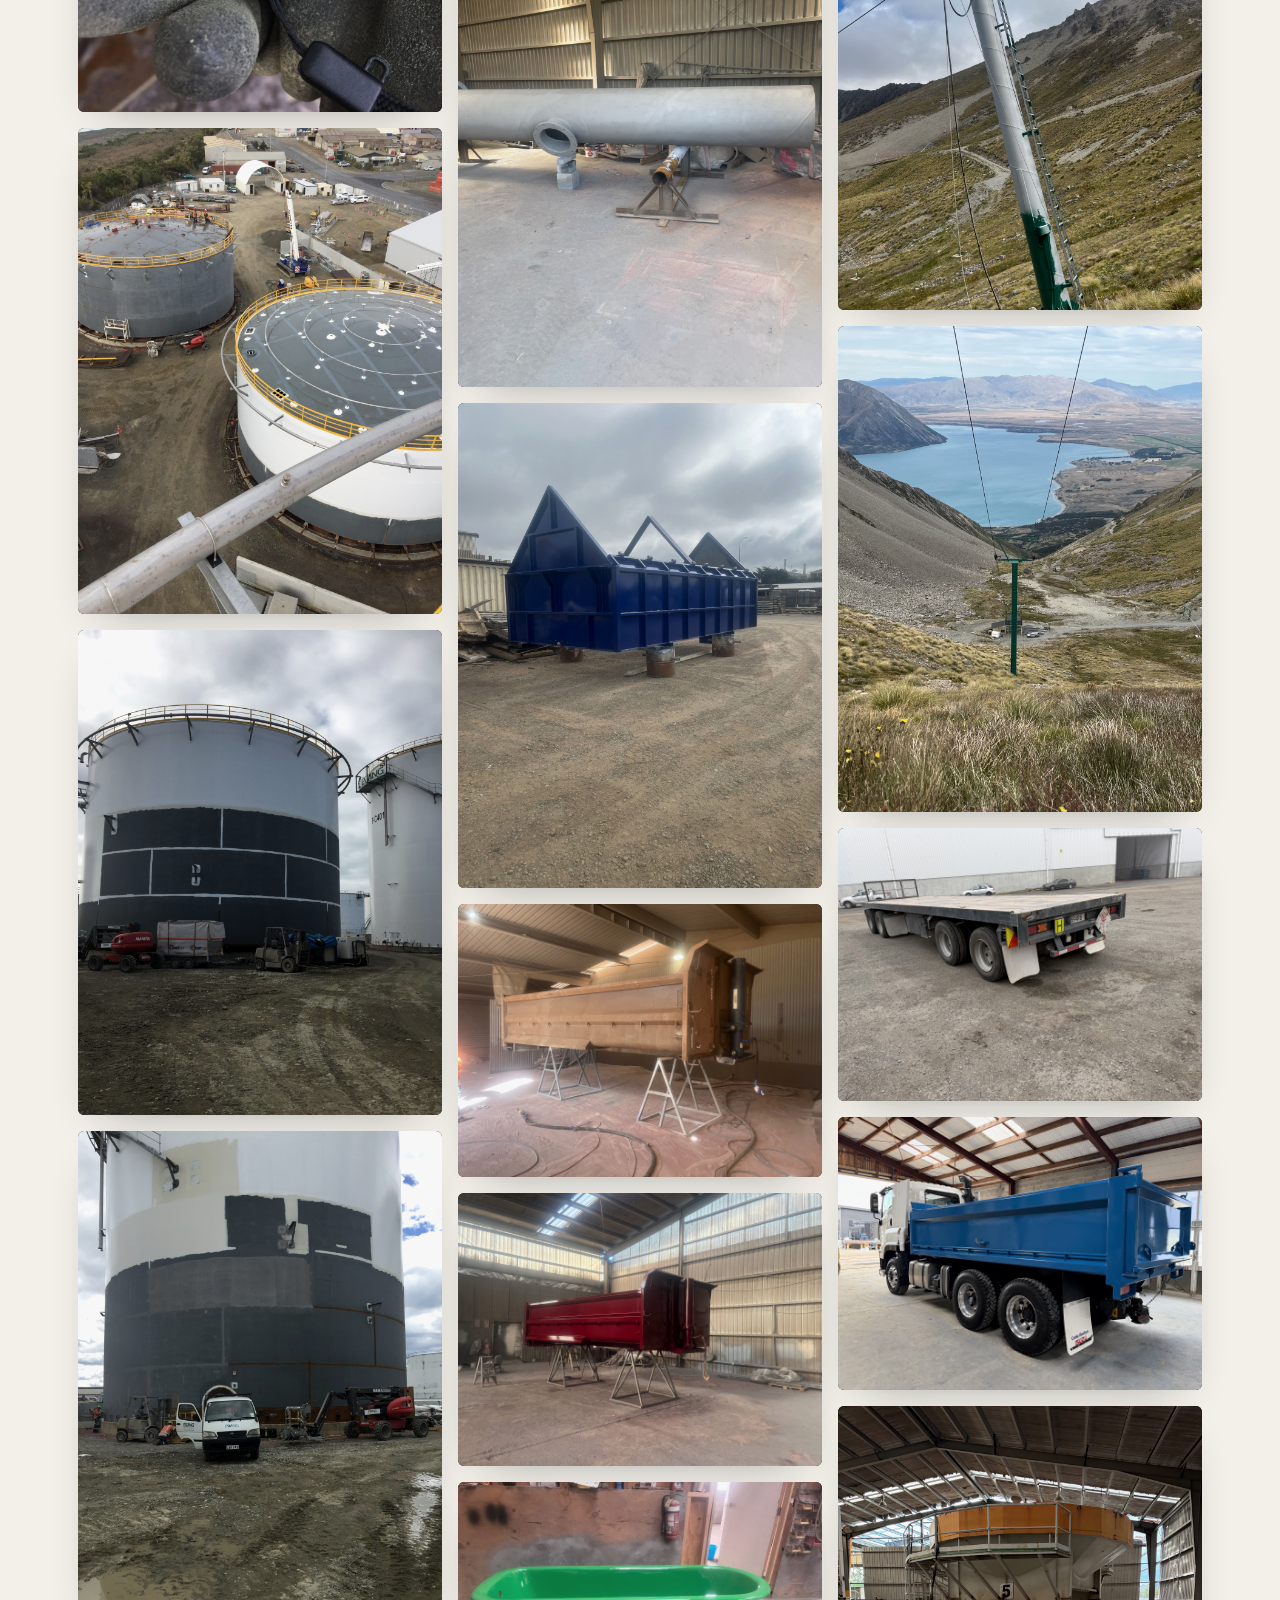
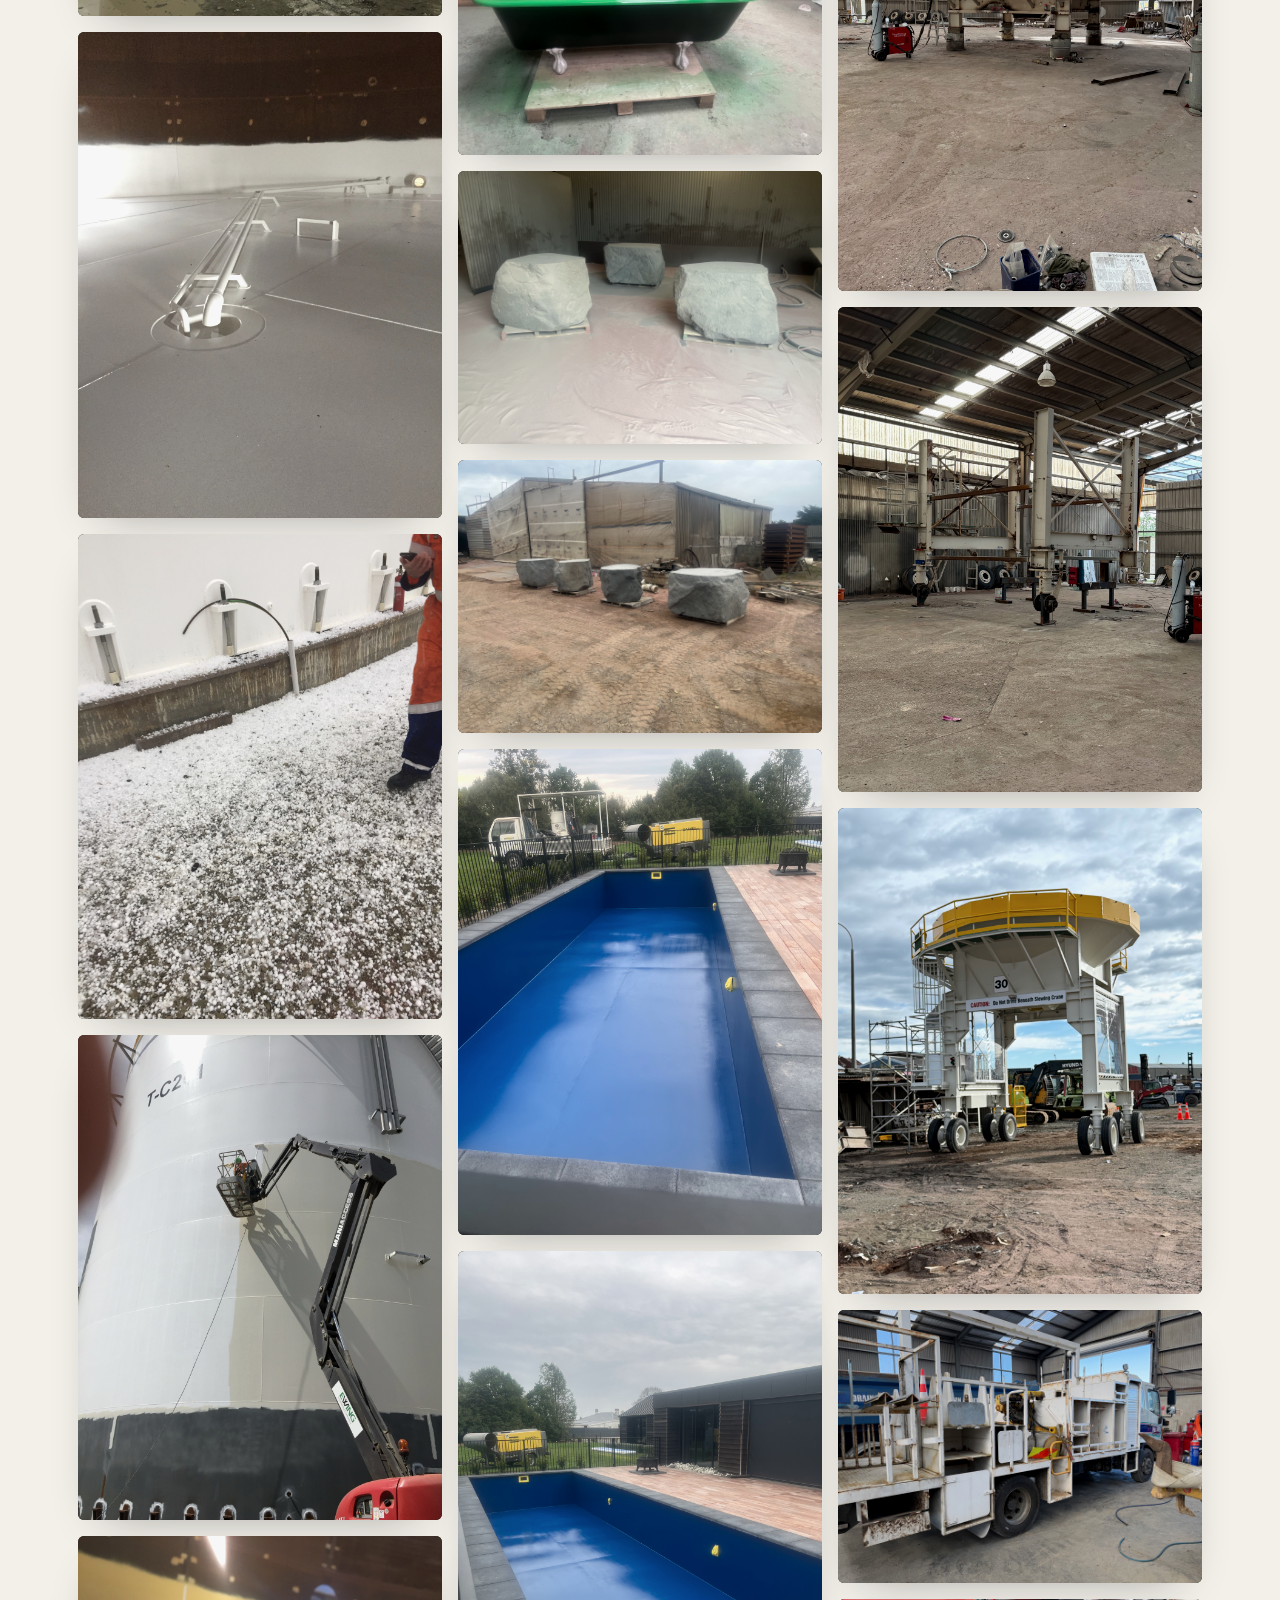
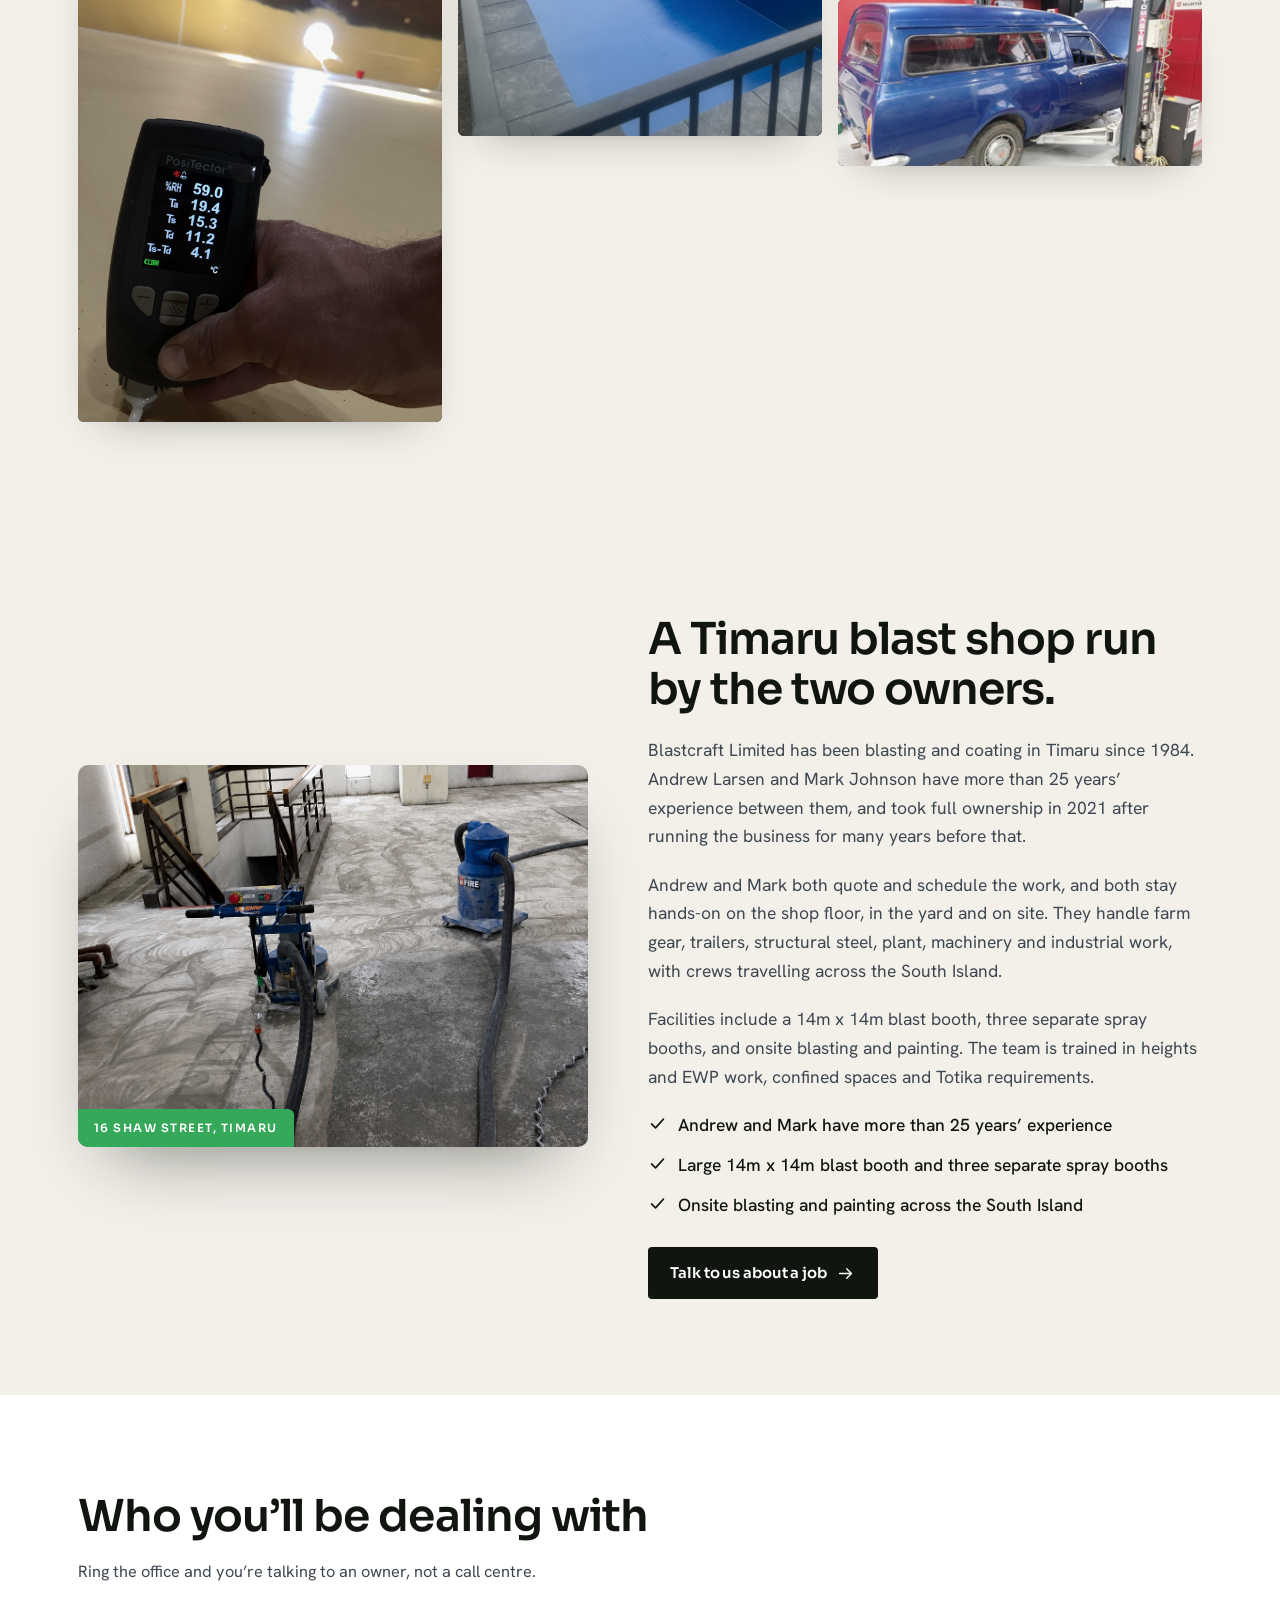
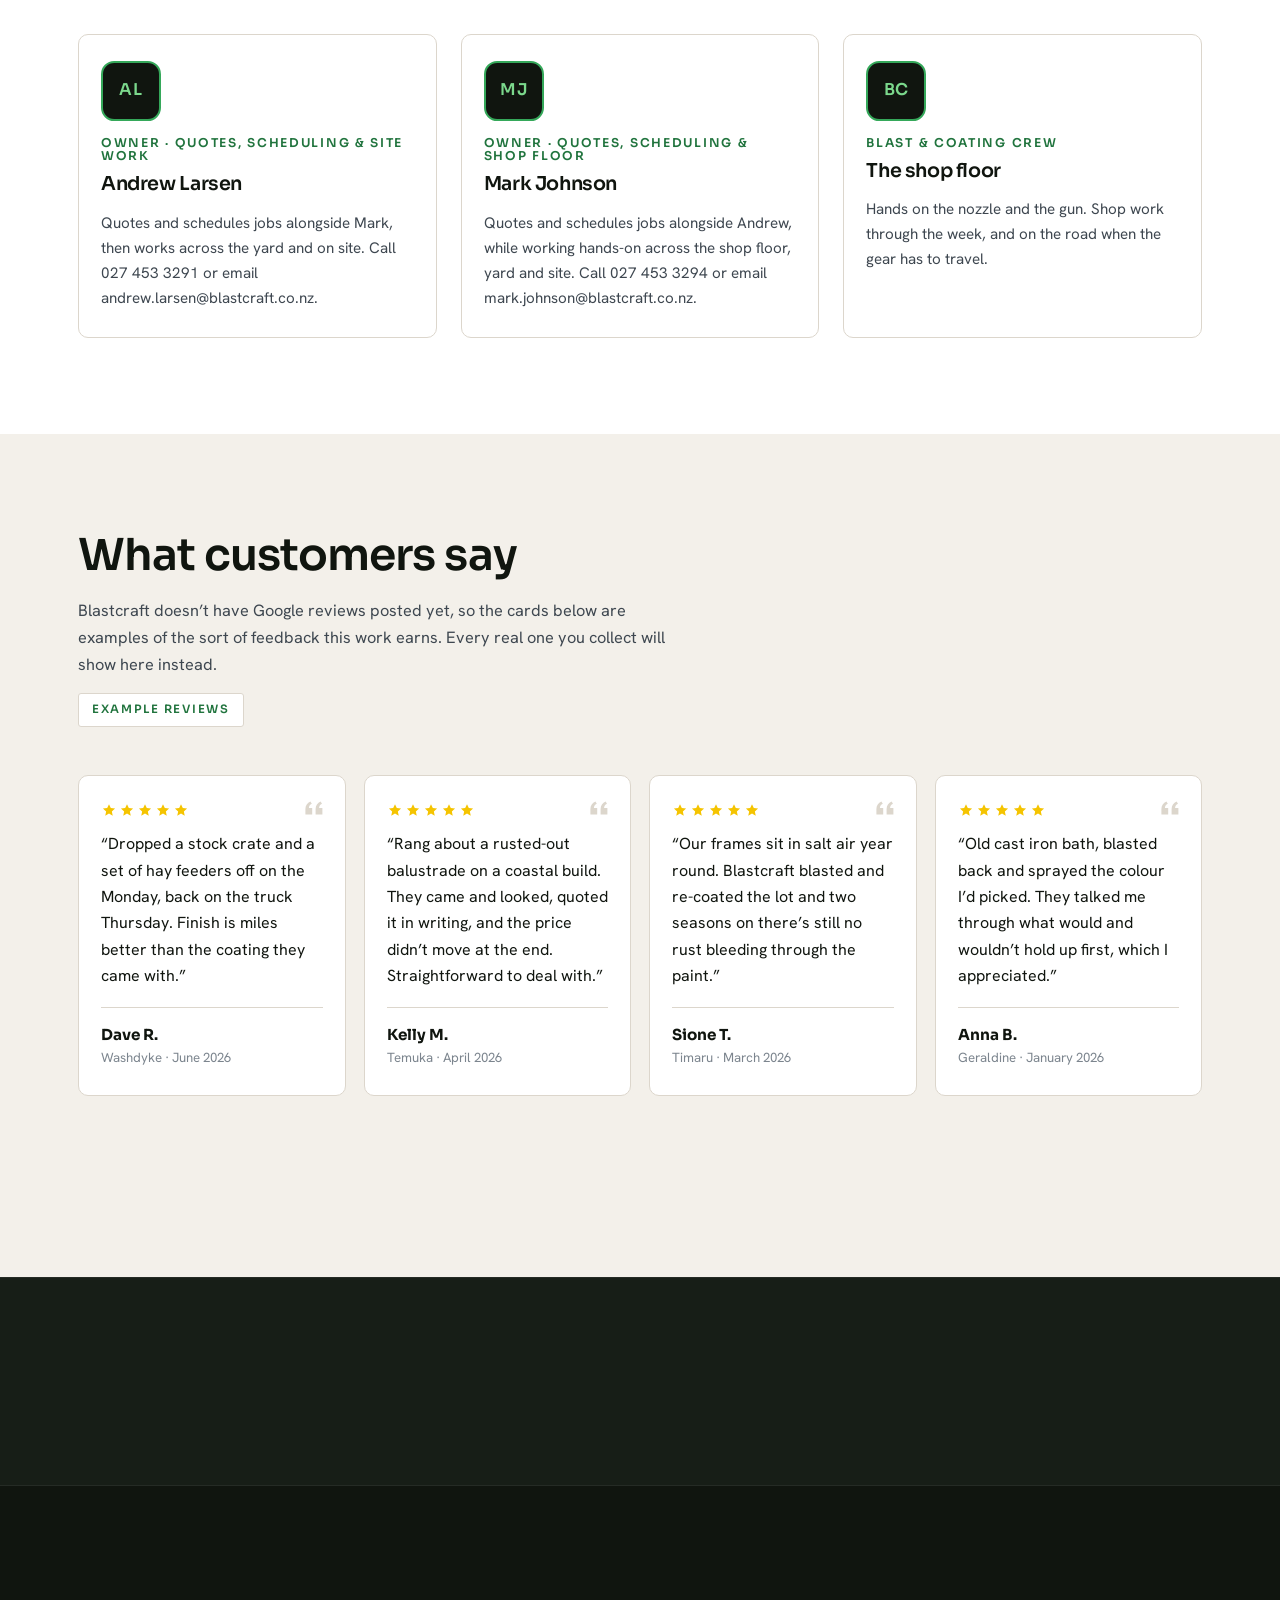
==== commit 5b4af32e: "Clarify joint owner quoting and site work" ====
--- a/index.html
+++ b/index.html
@@ -303,7 +303,7 @@
     <div class="about__body reveal">
       <h2>A Timaru blast shop run by the two owners.</h2>
       <p>Blastcraft Limited has been blasting and coating in Timaru since 1984. Andrew Larsen and Mark Johnson have more than 25 years&rsquo; experience between them, and took full ownership in 2021 after running the business for many years before that.</p>
-      <p>They quote and schedule the work themselves, then stay close to the job from prep through to the final coat. The shop handles farm gear, trailers, structural steel, plant, machinery and industrial work, with onsite crews travelling across the South Island.</p>
+      <p>Andrew and Mark both quote and schedule the work, and both stay hands-on on the shop floor, in the yard and on site. They handle farm gear, trailers, structural steel, plant, machinery and industrial work, with crews travelling across the South Island.</p>
       <p>Facilities include a 14m x 14m blast booth, three separate spray booths, and onsite blasting and painting. The team is trained in heights and EWP work, confined spaces and Totika requirements.</p>
       <ul class="ticks">
         <li><svg class="ic" aria-hidden="true"><use href="#i-check"></use></svg><span>Andrew and Mark have more than 25 years&rsquo; experience</span></li>
@@ -326,15 +326,15 @@
     <div class="crew">
       <article class="crewcard reveal">
         <span class="avatar">AL</span>
-        <h3>Owner &middot; Quotes &amp; scheduling</h3>
+        <h3>Owner &middot; Quotes, scheduling &amp; site work</h3>
         <p class="crewcard__name">Andrew Larsen</p>
-        <p>Takes the calls, quotes and schedules the work. Call <a href="tel:+64274533291">027 453 3291</a> or email <a href="mailto:andrew.larsen@blastcraft.co.nz">andrew.larsen@blastcraft.co.nz</a>.</p>
+        <p>Quotes and schedules jobs alongside Mark, then works across the yard and on site. Call <a href="tel:+64274533291">027 453 3291</a> or email <a href="mailto:andrew.larsen@blastcraft.co.nz">andrew.larsen@blastcraft.co.nz</a>.</p>
       </article>
       <article class="crewcard reveal">
         <span class="avatar">MJ</span>
-        <h3>Owner &middot; Blasting &amp; coatings</h3>
+        <h3>Owner &middot; Quotes, scheduling &amp; shop floor</h3>
         <p class="crewcard__name">Mark Johnson</p>
-        <p>Runs the blast booth and paint shop, and calls what prep a job actually needs before a drop of coating goes on. Call <a href="tel:+64274533294">027 453 3294</a> or email <a href="mailto:mark.johnson@blastcraft.co.nz">mark.johnson@blastcraft.co.nz</a>.</p>
+        <p>Quotes and schedules jobs alongside Andrew, while working hands-on across the shop floor, yard and site. Call <a href="tel:+64274533294">027 453 3294</a> or email <a href="mailto:mark.johnson@blastcraft.co.nz">mark.johnson@blastcraft.co.nz</a>.</p>
       </article>
       <article class="crewcard reveal">
         <span class="avatar">BC</span>
@@ -440,9 +440,9 @@
             <svg class="ic" aria-hidden="true"><use href="#i-phone"></use></svg>
             <span>Call for a quote</span>
           </a>
-          <a class="btn btn--outline btn--block btn--lg" href="mailto:andrew.larsen@blastcraft.co.nz?subject=Blasting%20and%20coating%20enquiry">
+          <a class="btn btn--outline btn--block btn--lg" href="mailto:andrew.larsen@blastcraft.co.nz?cc=mark.johnson%40blastcraft.co.nz&subject=Blasting%20and%20coating%20enquiry">
             <svg class="ic" aria-hidden="true"><use href="#i-mail"></use></svg>
-            <span>Email Andrew about a job</span>
+            <span>Email Andrew and Mark about a job</span>
           </a>
         </div>
 
@@ -461,7 +461,11 @@
           </li>
           <li>
             <svg class="ic ic--md" aria-hidden="true"><use href="#i-mail"></use></svg>
-            <div><span>Email</span><a href="mailto:andrew.larsen@blastcraft.co.nz">andrew.larsen@blastcraft.co.nz</a></div>
+            <div><span>Andrew</span><a href="mailto:andrew.larsen@blastcraft.co.nz">andrew.larsen@blastcraft.co.nz</a></div>
+          </li>
+          <li>
+            <svg class="ic ic--md" aria-hidden="true"><use href="#i-mail"></use></svg>
+            <div><span>Mark</span><a href="mailto:mark.johnson@blastcraft.co.nz">mark.johnson@blastcraft.co.nz</a></div>
           </li>
           <li>
             <svg class="ic ic--md" aria-hidden="true"><use href="#i-pin"></use></svg>
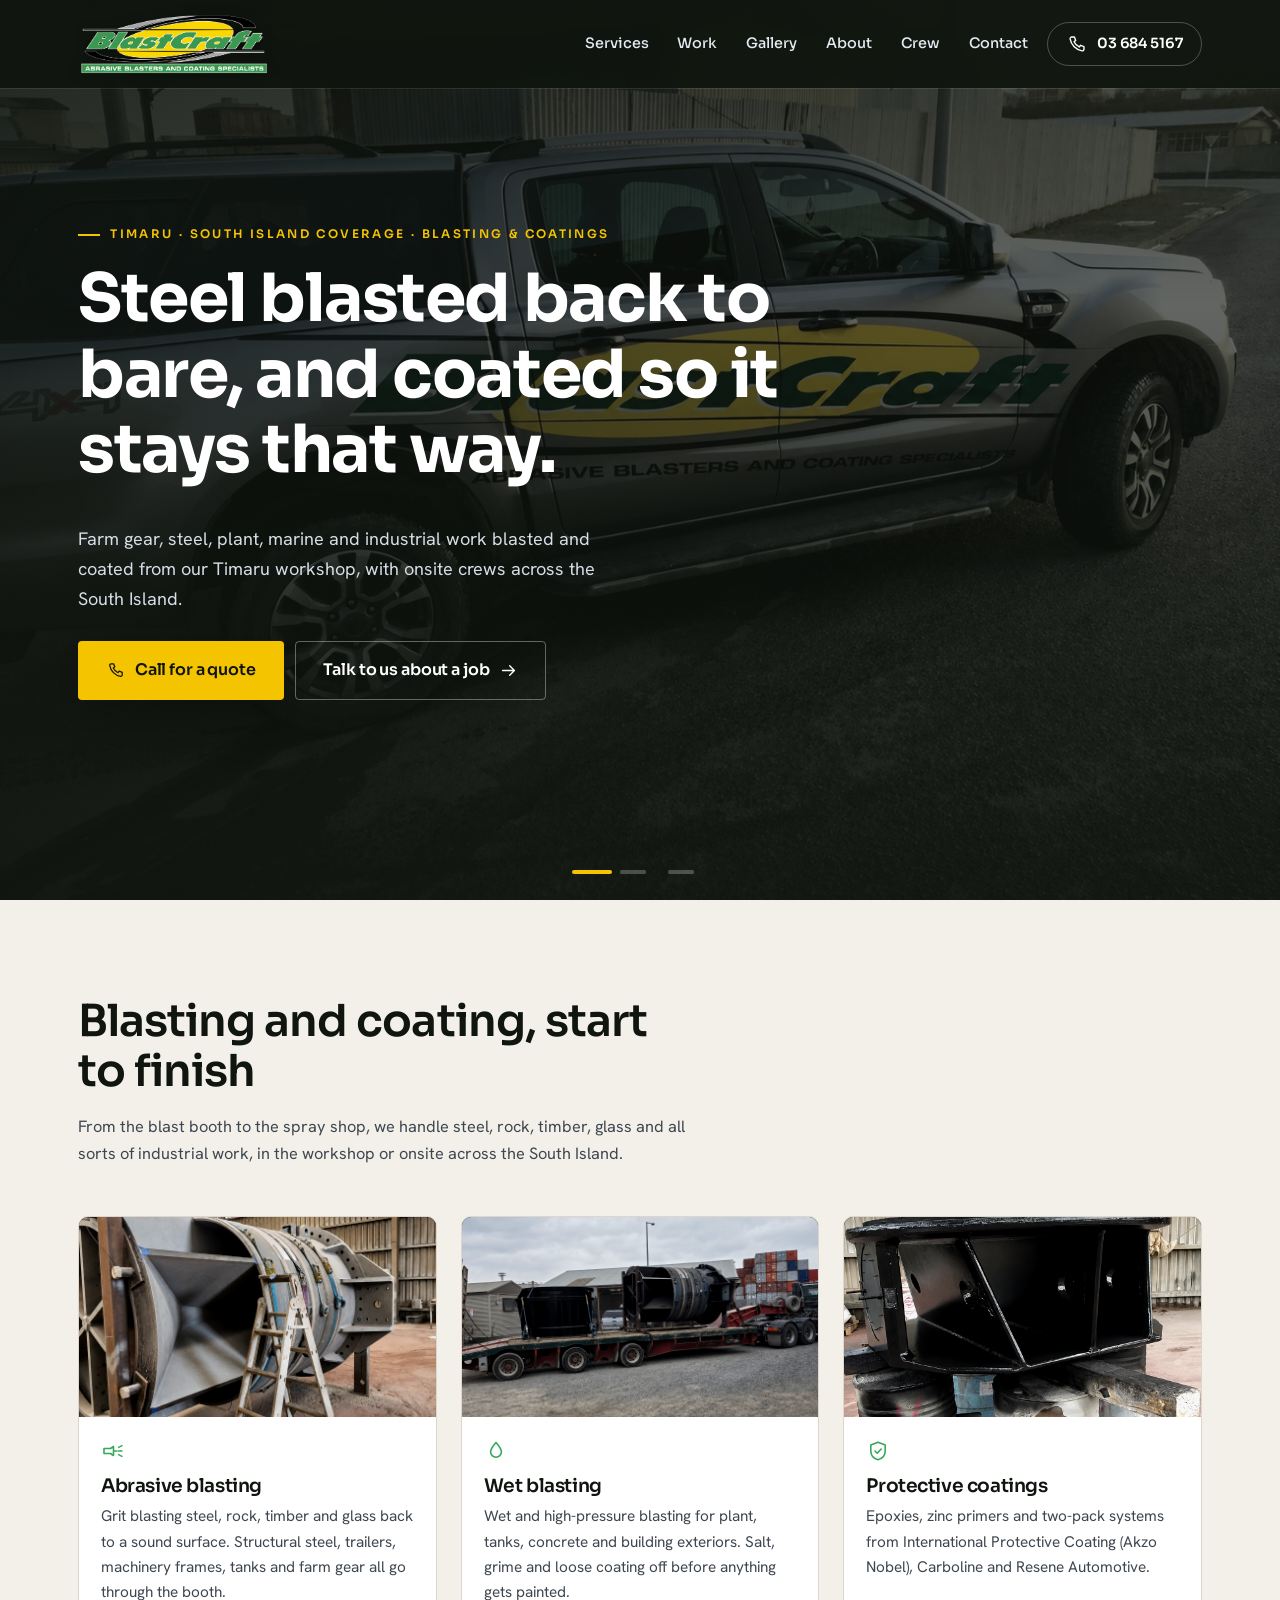
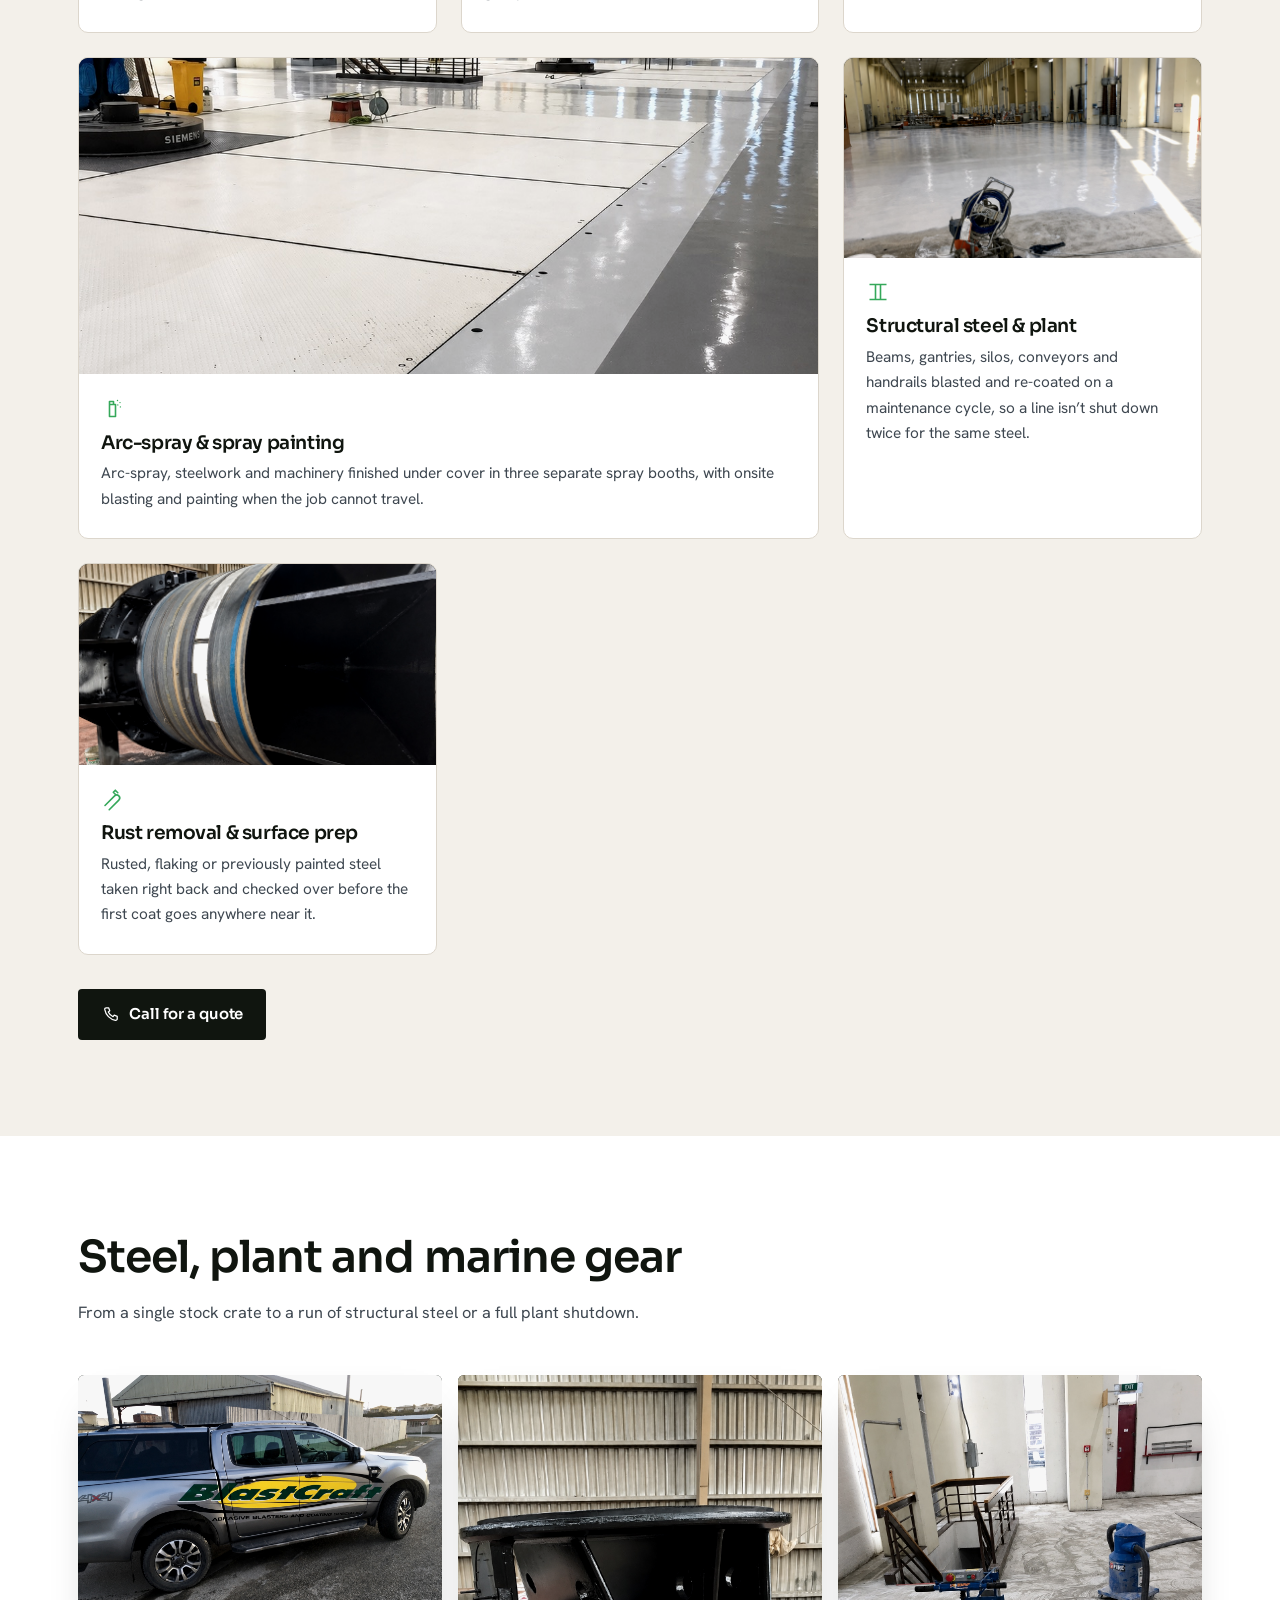
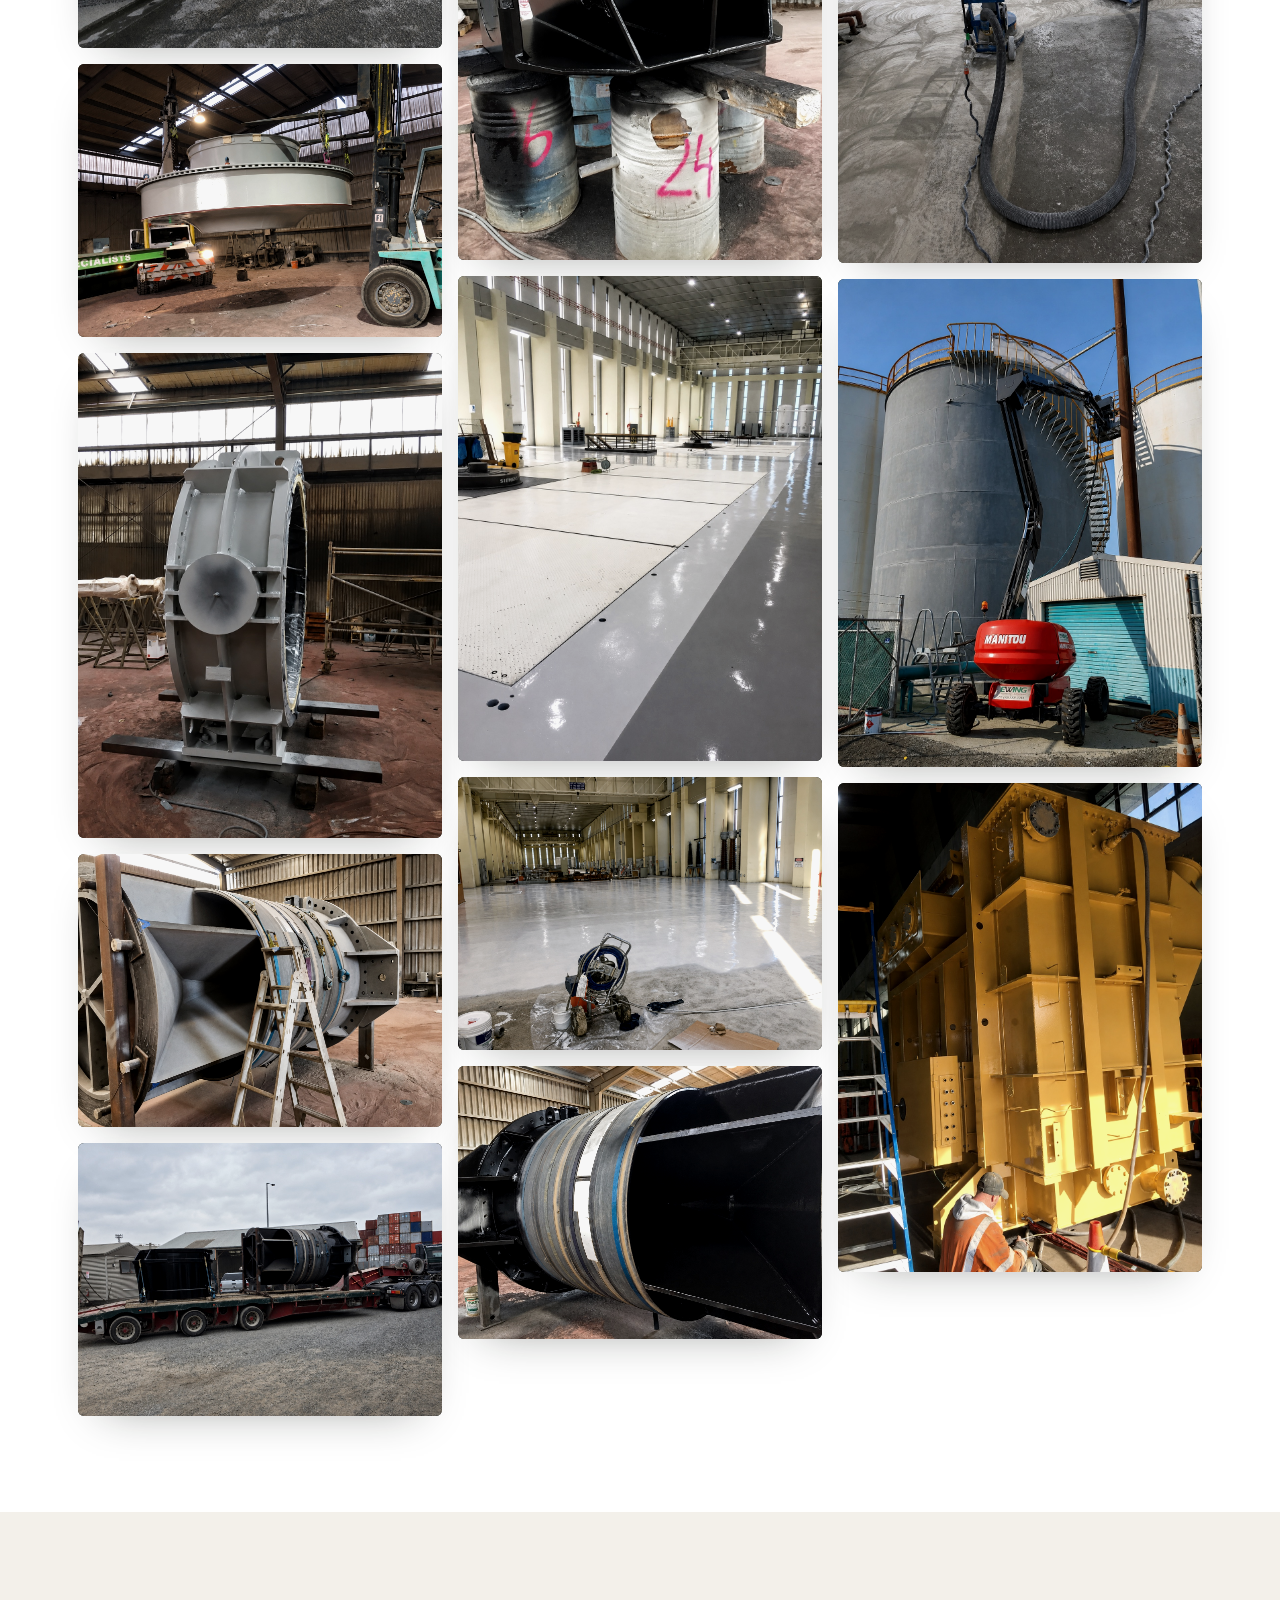
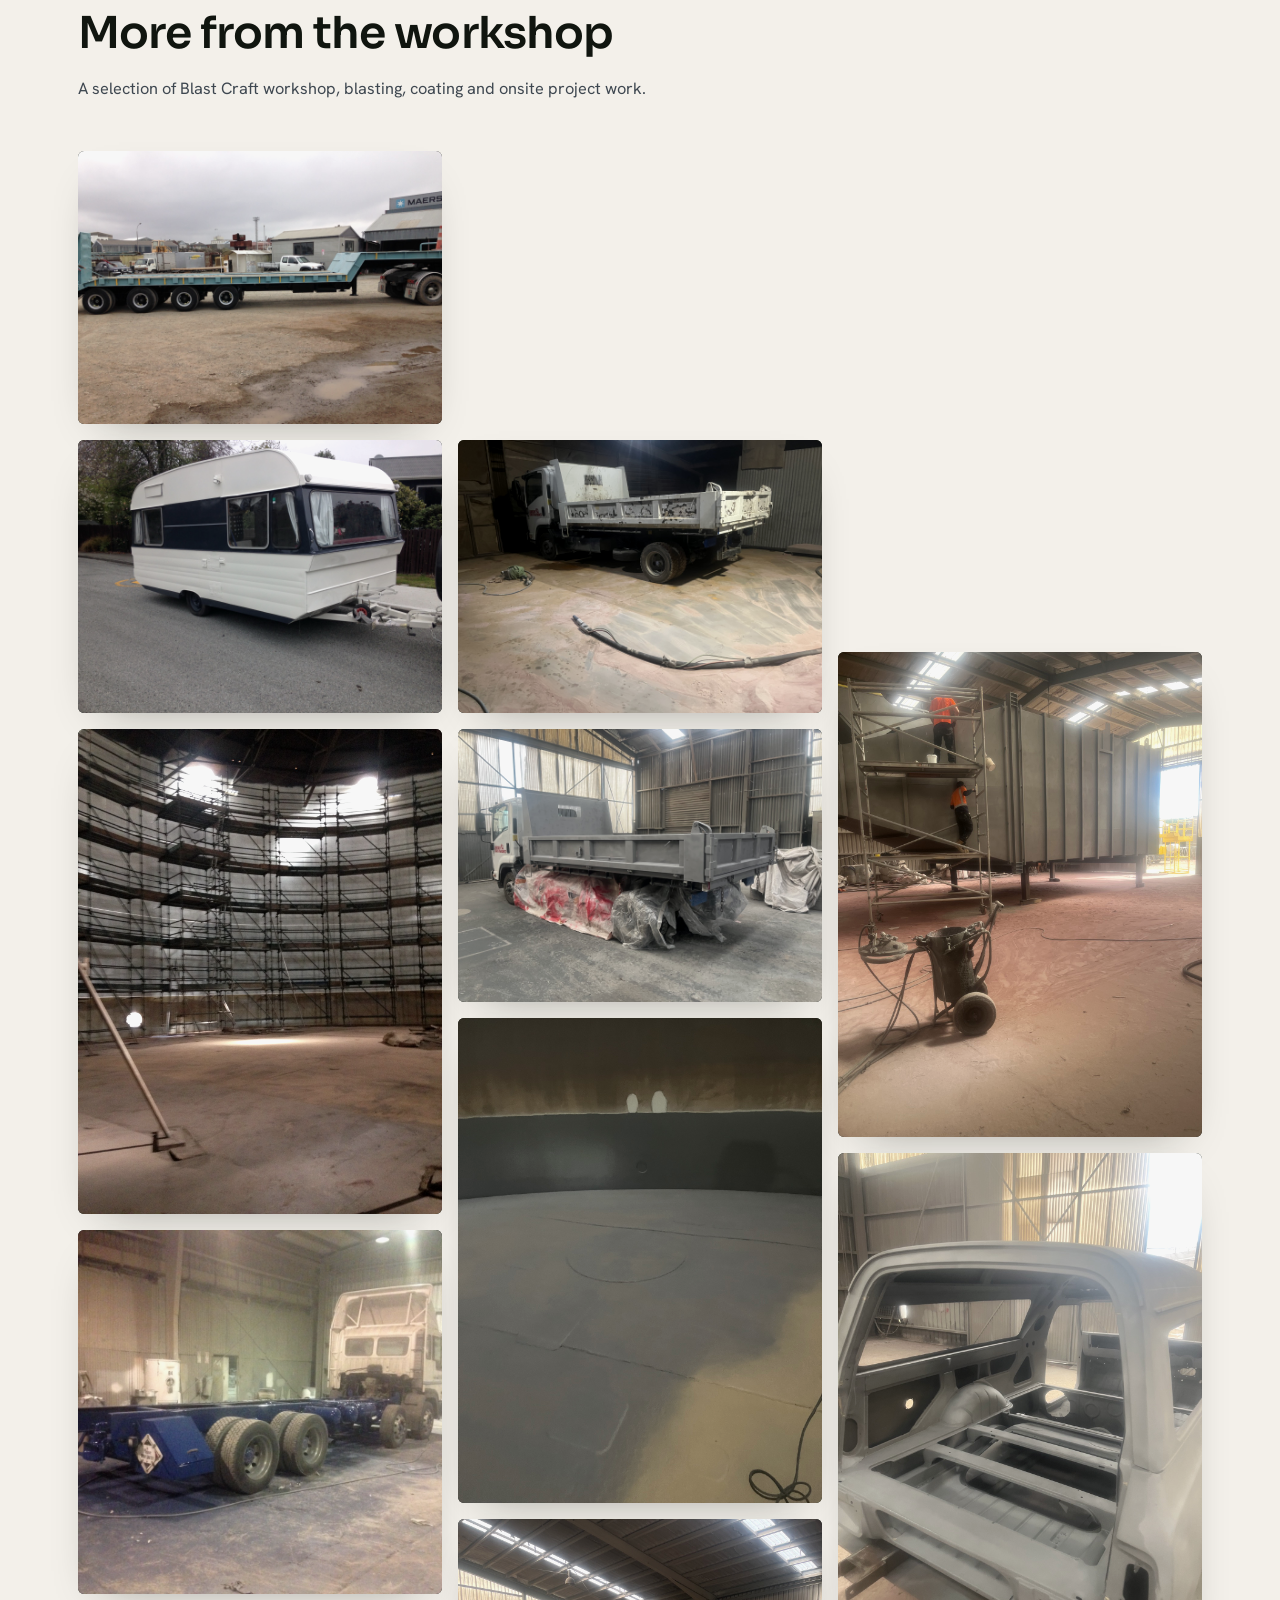
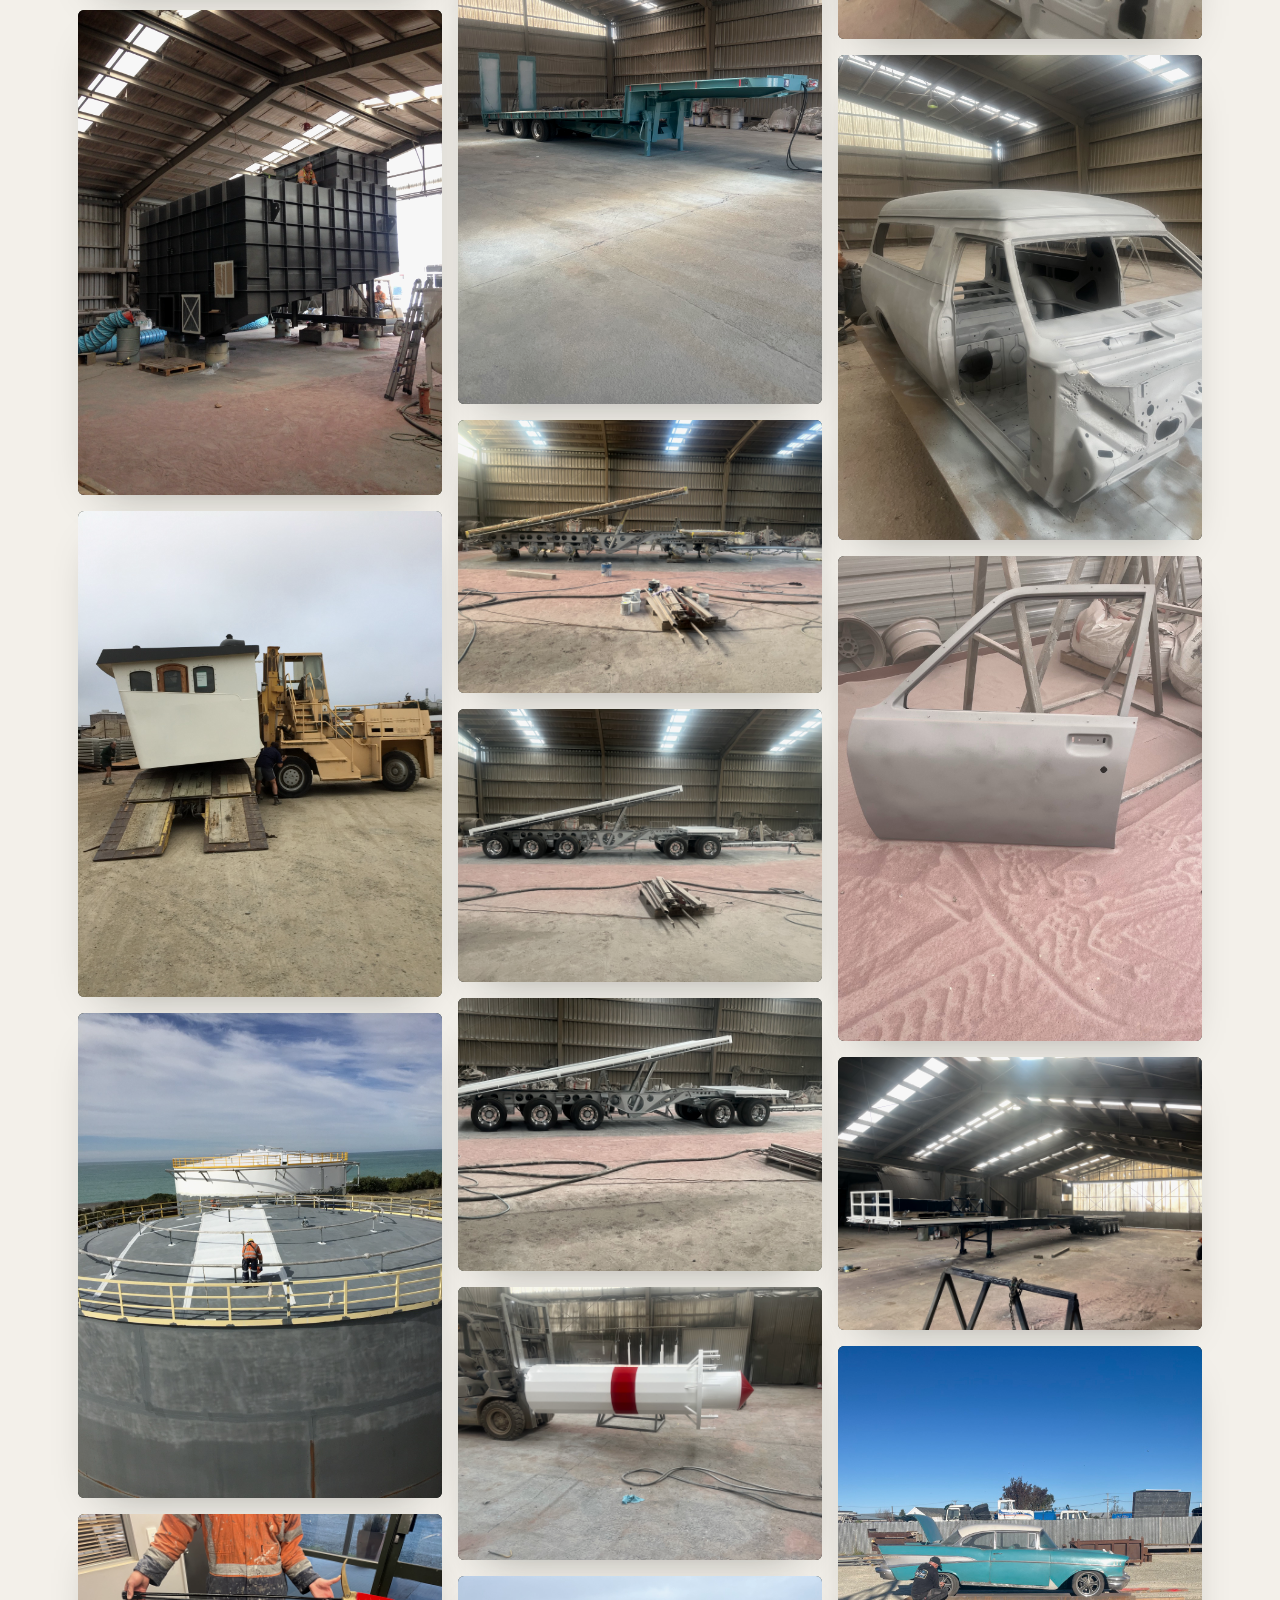
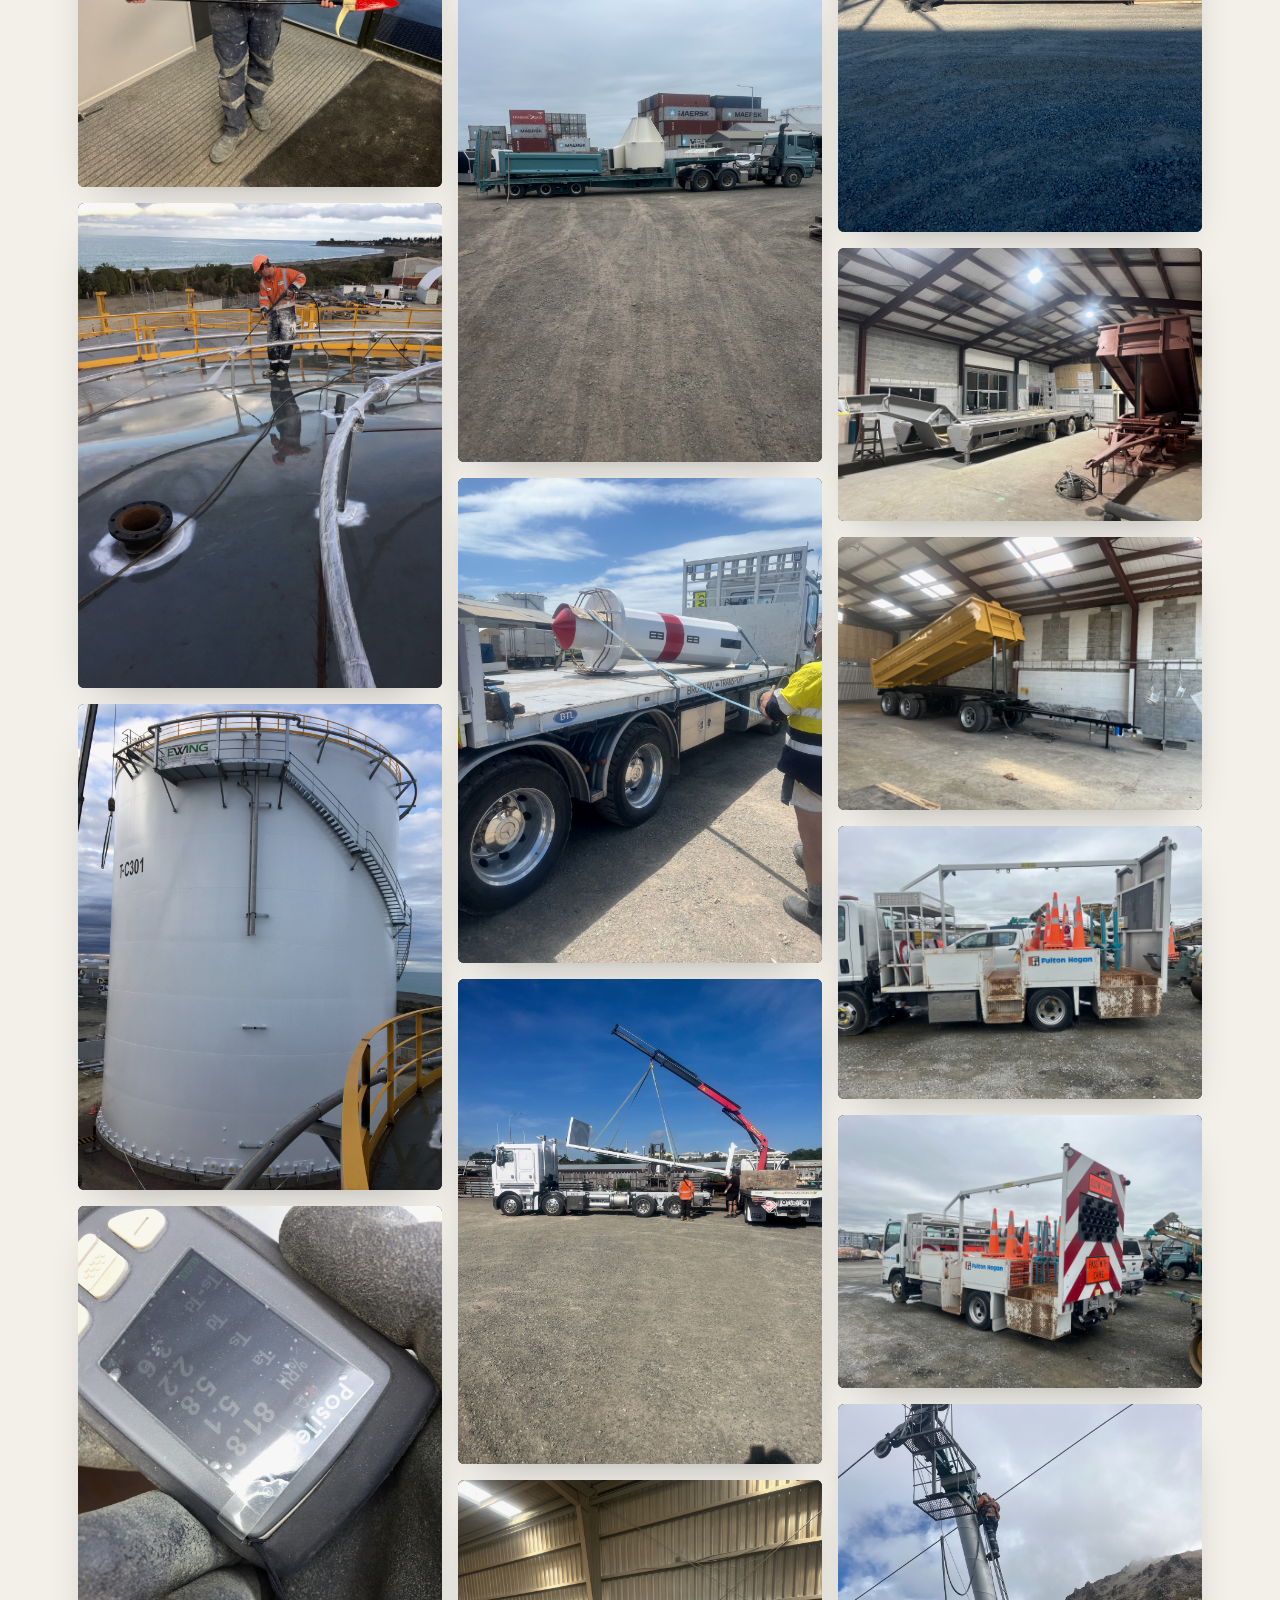
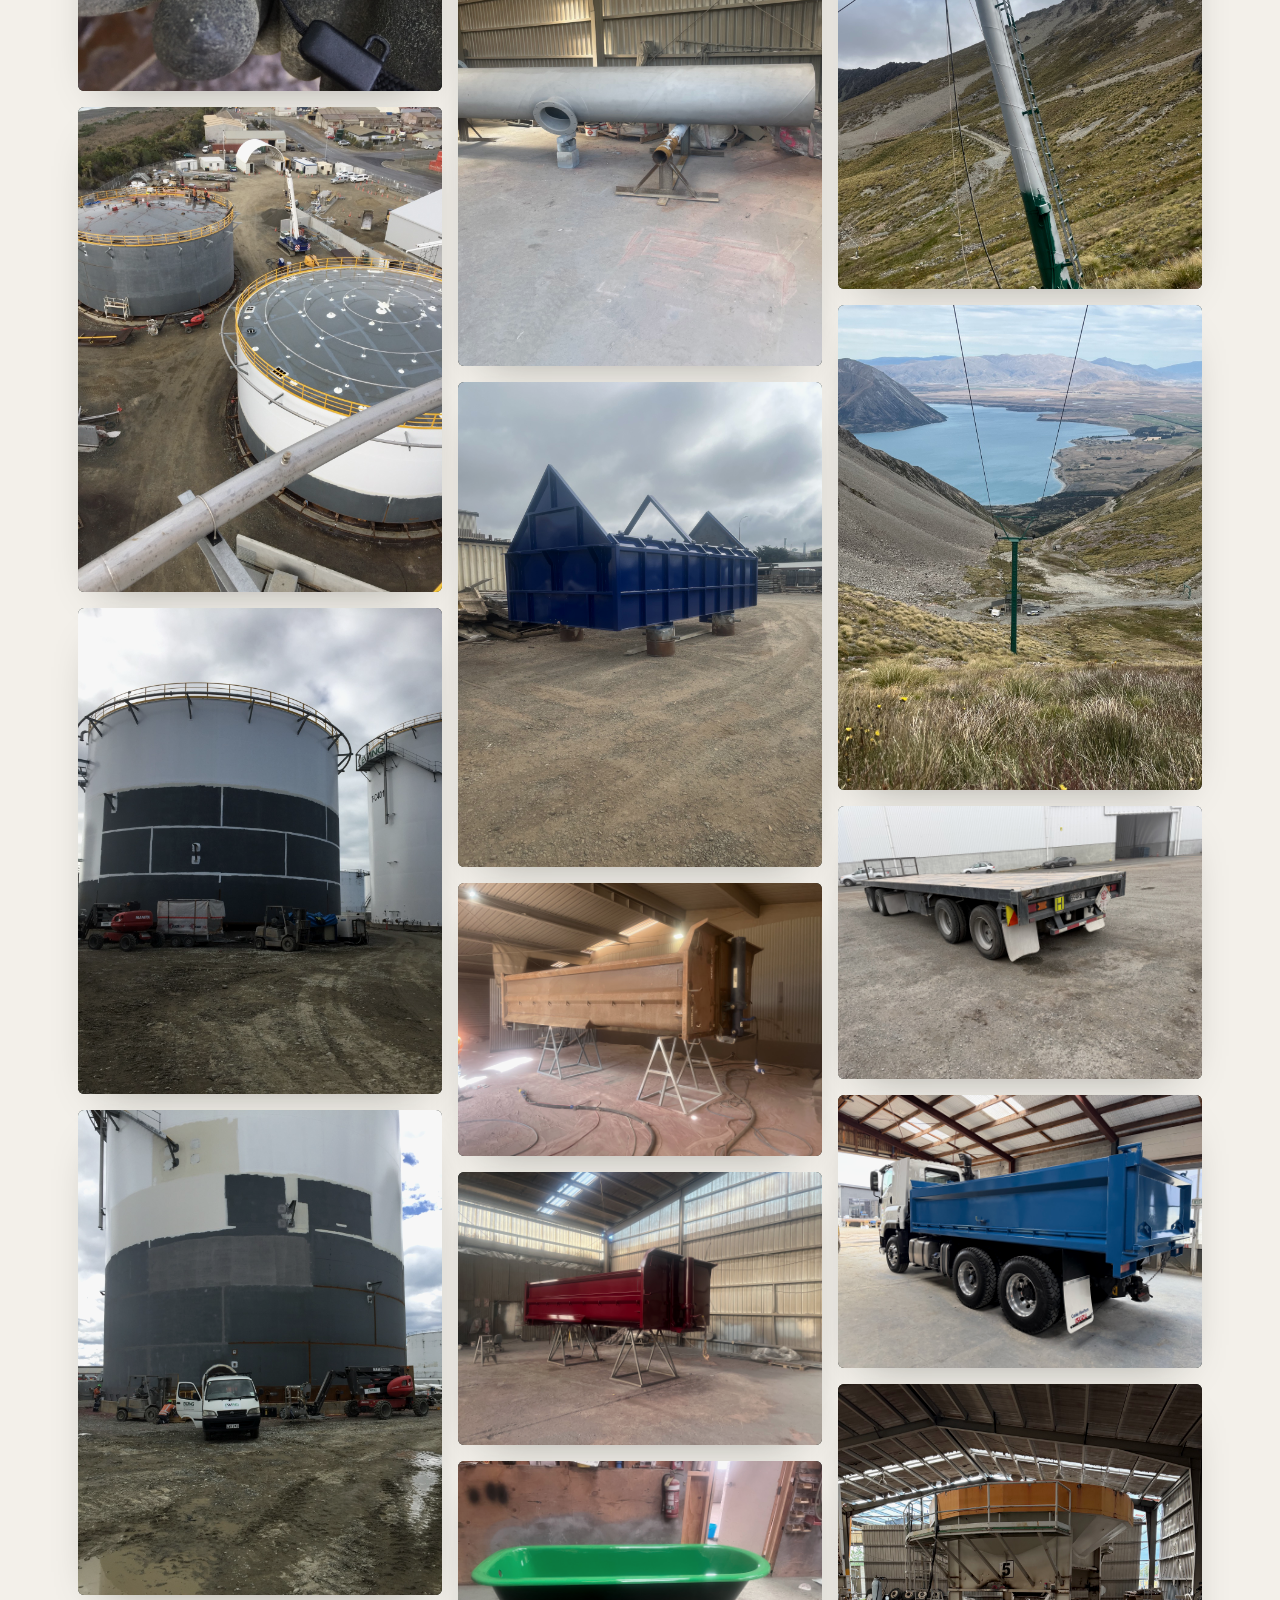
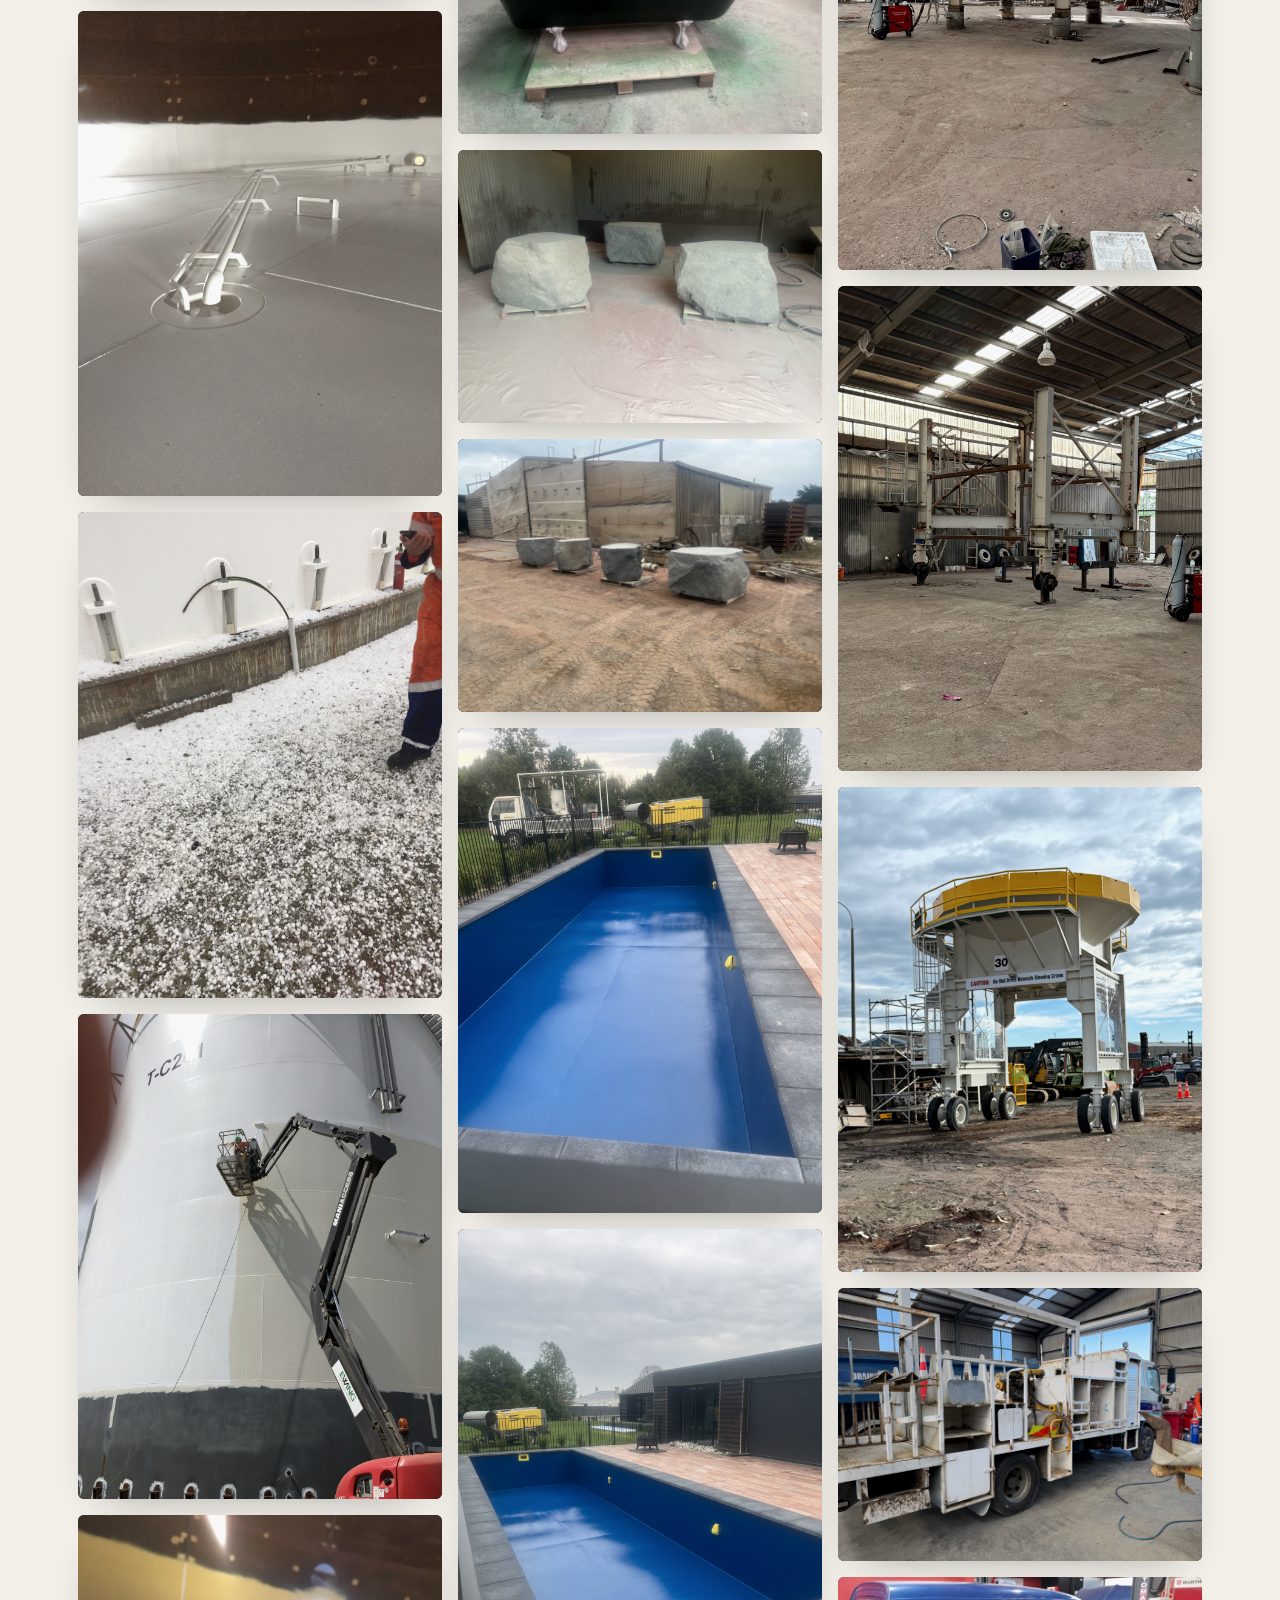
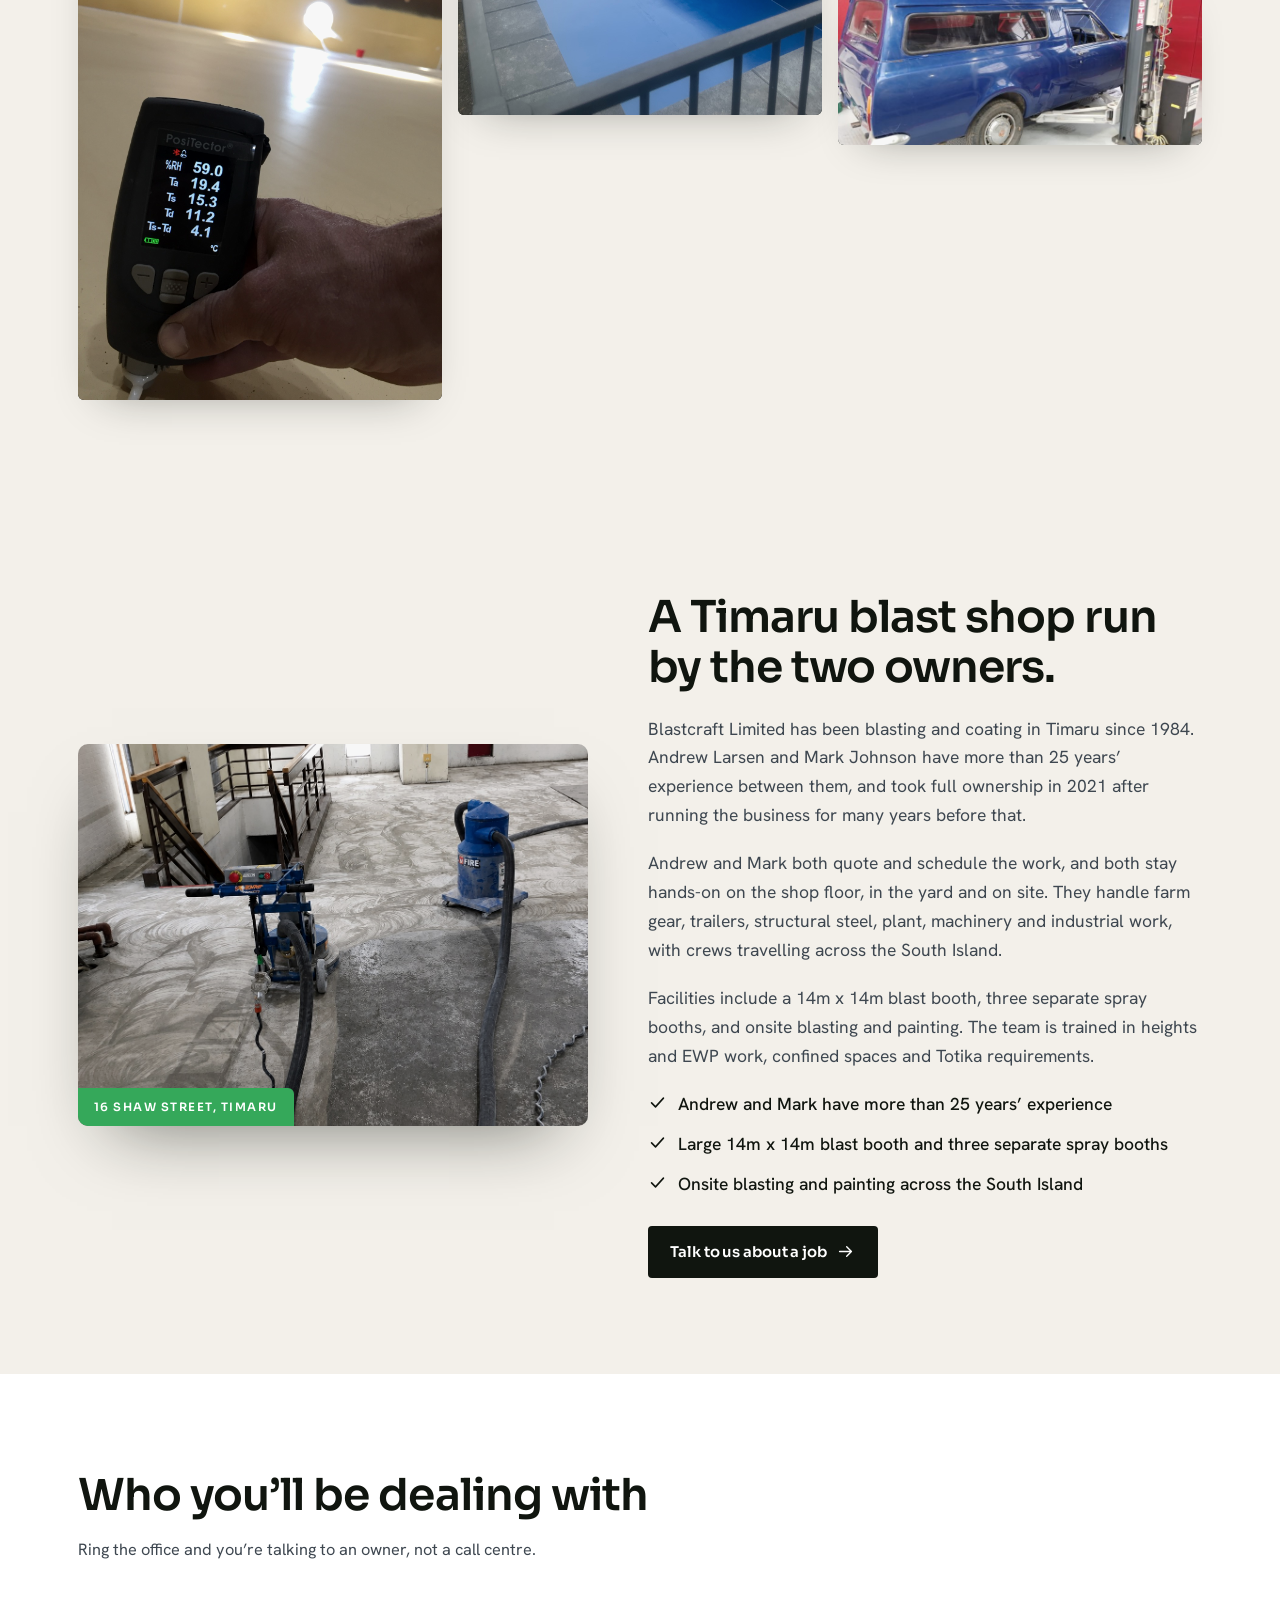
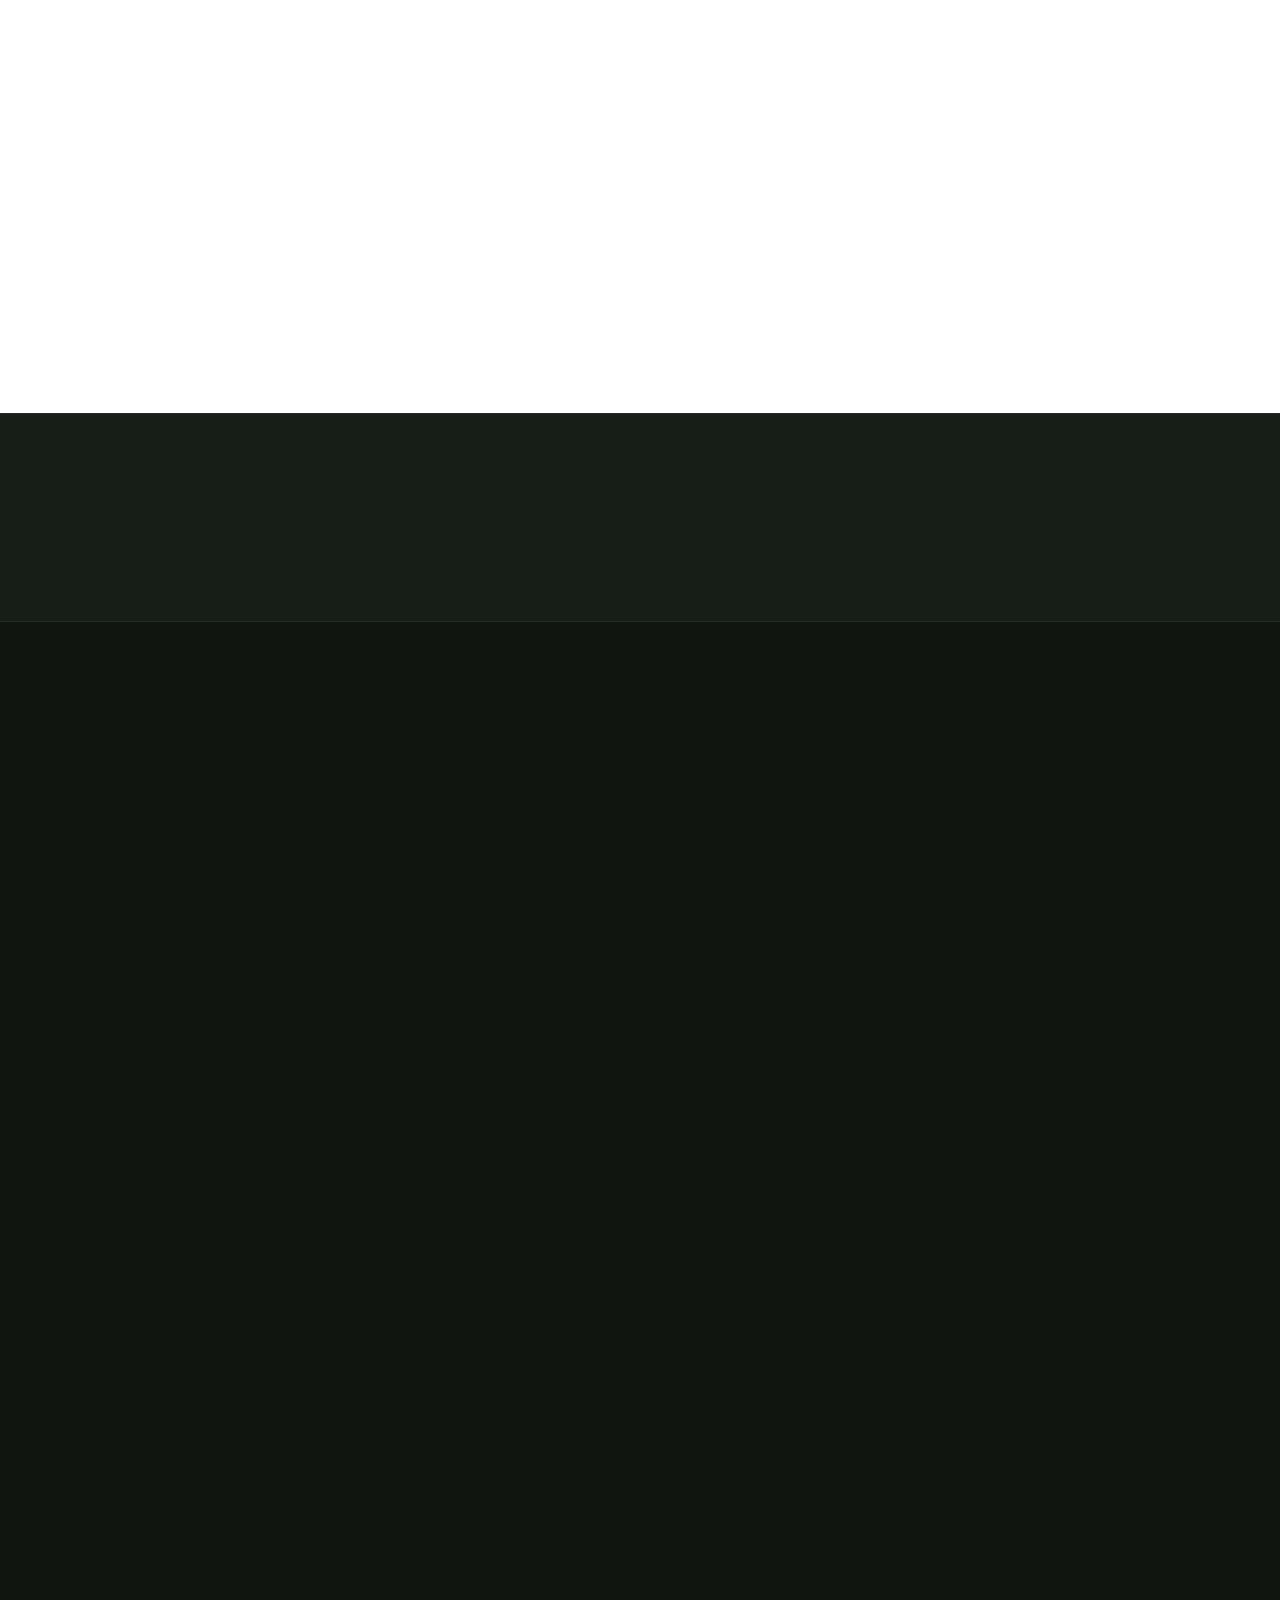
==== commit c5d4b639: "Reviews: remove example review cards, 28 Oct 2026 Co-Authored-By: Claude Opus 5.5 <noreply@anthropic" ====
--- a/index.html
+++ b/index.html
@@ -60,7 +60,6 @@
       <a href="#photo-archive">Gallery</a>
       <a href="#about">About</a>
       <a href="#crew">Crew</a>
-      <a href="#reviews">Reviews</a>
       <a href="#contact">Contact</a>
     </nav>
 
@@ -103,18 +102,6 @@
       </a>
     </div>
 
-    <div class="herorev reveal">
-      <div class="herorev__top">
-        <span class="herorev__stars" aria-hidden="true">
-          <svg class="ic"><use href="#i-star"></use></svg><svg class="ic"><use href="#i-star"></use></svg><svg class="ic"><use href="#i-star"></use></svg><svg class="ic"><use href="#i-star"></use></svg><svg class="ic"><use href="#i-star"></use></svg>
-        </span>
-        <span class="herorev__tag">Example reviews</span>
-      </div>
-      <div class="herorev__body" id="heroReviewBody">
-        <q>Dropped a stock crate and hay feeders off Monday, back on the truck Thursday. Finish is miles better than the coating they came with.</q>
-        <span class="herorev__by">Dave R., Washdyke</span>
-      </div>
-    </div>
   </div>
 
   <div class="hero__dots" role="tablist" aria-label="Hero images">
@@ -346,62 +333,6 @@
   </div>
 </section>
 
-<!-- ============ REVIEWS ============ -->
-<section class="section section--bone" id="reviews">
-  <div class="wrap">
-    <header class="shead reveal">
-      <h2>What customers say</h2>
-      <p class="shead__sub">Blastcraft doesn&rsquo;t have Google reviews posted yet, so the cards below are examples of the sort of feedback this work earns. Every real one you collect will show here instead.</p>
-      <span class="badge">Example reviews</span>
-    </header>
-
-    <div class="reviews">
-      <article class="review reveal">
-        <svg class="ic ic--md review__q" aria-hidden="true"><use href="#i-quote"></use></svg>
-        <div class="stars" aria-label="5 out of 5">
-          <svg class="ic"><use href="#i-star"></use></svg><svg class="ic"><use href="#i-star"></use></svg><svg class="ic"><use href="#i-star"></use></svg><svg class="ic"><use href="#i-star"></use></svg><svg class="ic"><use href="#i-star"></use></svg>
-        </div>
-        <p>&ldquo;Dropped a stock crate and a set of hay feeders off on the Monday, back on the truck Thursday. Finish is miles better than the coating they came with.&rdquo;</p>
-        <footer><strong>Dave R.</strong><span>Washdyke &middot; June 2026</span></footer>
-      </article>
-
-      <article class="review reveal">
-        <svg class="ic ic--md review__q" aria-hidden="true"><use href="#i-quote"></use></svg>
-        <div class="stars" aria-label="5 out of 5">
-          <svg class="ic"><use href="#i-star"></use></svg><svg class="ic"><use href="#i-star"></use></svg><svg class="ic"><use href="#i-star"></use></svg><svg class="ic"><use href="#i-star"></use></svg><svg class="ic"><use href="#i-star"></use></svg>
-        </div>
-        <p>&ldquo;Rang about a rusted-out balustrade on a coastal build. They came and looked, quoted it in writing, and the price didn&rsquo;t move at the end. Straightforward to deal with.&rdquo;</p>
-        <footer><strong>Kelly M.</strong><span>Temuka &middot; April 2026</span></footer>
-      </article>
-
-      <article class="review reveal">
-        <svg class="ic ic--md review__q" aria-hidden="true"><use href="#i-quote"></use></svg>
-        <div class="stars" aria-label="5 out of 5">
-          <svg class="ic"><use href="#i-star"></use></svg><svg class="ic"><use href="#i-star"></use></svg><svg class="ic"><use href="#i-star"></use></svg><svg class="ic"><use href="#i-star"></use></svg><svg class="ic"><use href="#i-star"></use></svg>
-        </div>
-        <p>&ldquo;Our frames sit in salt air year round. Blastcraft blasted and re-coated the lot and two seasons on there&rsquo;s still no rust bleeding through the paint.&rdquo;</p>
-        <footer><strong>Sione T.</strong><span>Timaru &middot; March 2026</span></footer>
-      </article>
-
-      <article class="review reveal">
-        <svg class="ic ic--md review__q" aria-hidden="true"><use href="#i-quote"></use></svg>
-        <div class="stars" aria-label="5 out of 5">
-          <svg class="ic"><use href="#i-star"></use></svg><svg class="ic"><use href="#i-star"></use></svg><svg class="ic"><use href="#i-star"></use></svg><svg class="ic"><use href="#i-star"></use></svg><svg class="ic"><use href="#i-star"></use></svg>
-        </div>
-        <p>&ldquo;Old cast iron bath, blasted back and sprayed the colour I&rsquo;d picked. They talked me through what would and wouldn&rsquo;t hold up first, which I appreciated.&rdquo;</p>
-        <footer><strong>Anna B.</strong><span>Geraldine &middot; January 2026</span></footer>
-      </article>
-    </div>
-
-    <div class="shead__foot reveal">
-      <a class="btn btn--dark" href="https://www.google.com/maps/search/?api=1&query=Blast%20Craft%20Timaru" target="_blank" rel="noopener">
-        <svg class="ic" aria-hidden="true"><use href="#i-google"></use></svg>
-        <span>See all our Google reviews</span>
-      </a>
-    </div>
-  </div>
-</section>
-
 <!-- ============ LEAVE A REVIEW BANNER ============ -->
 <section class="banner">
   <div class="wrap banner__inner reveal">
@@ -521,7 +452,6 @@
         <h3>Company</h3>
         <a href="#about">About</a>
         <a href="#crew">Crew</a>
-        <a href="#reviews">Reviews</a>
         <a href="#contact">Contact</a>
       </div>
       <div>
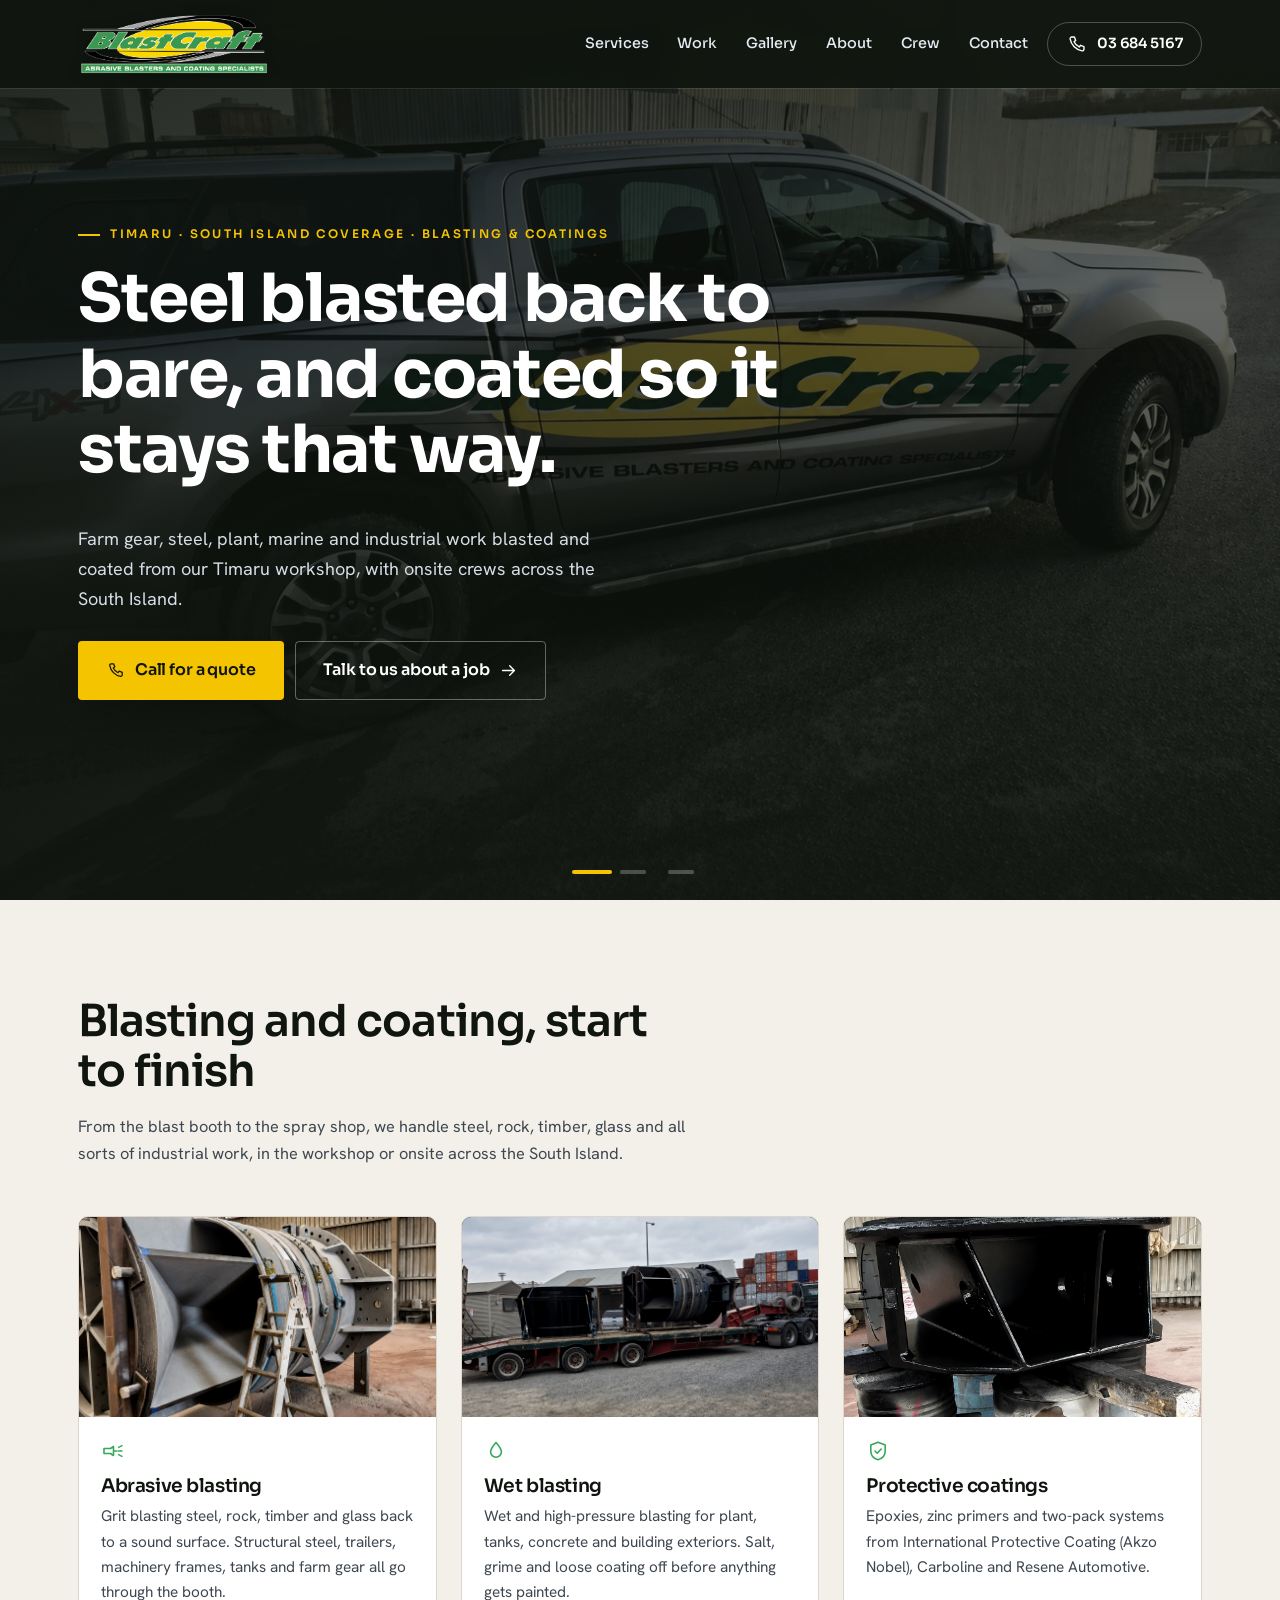
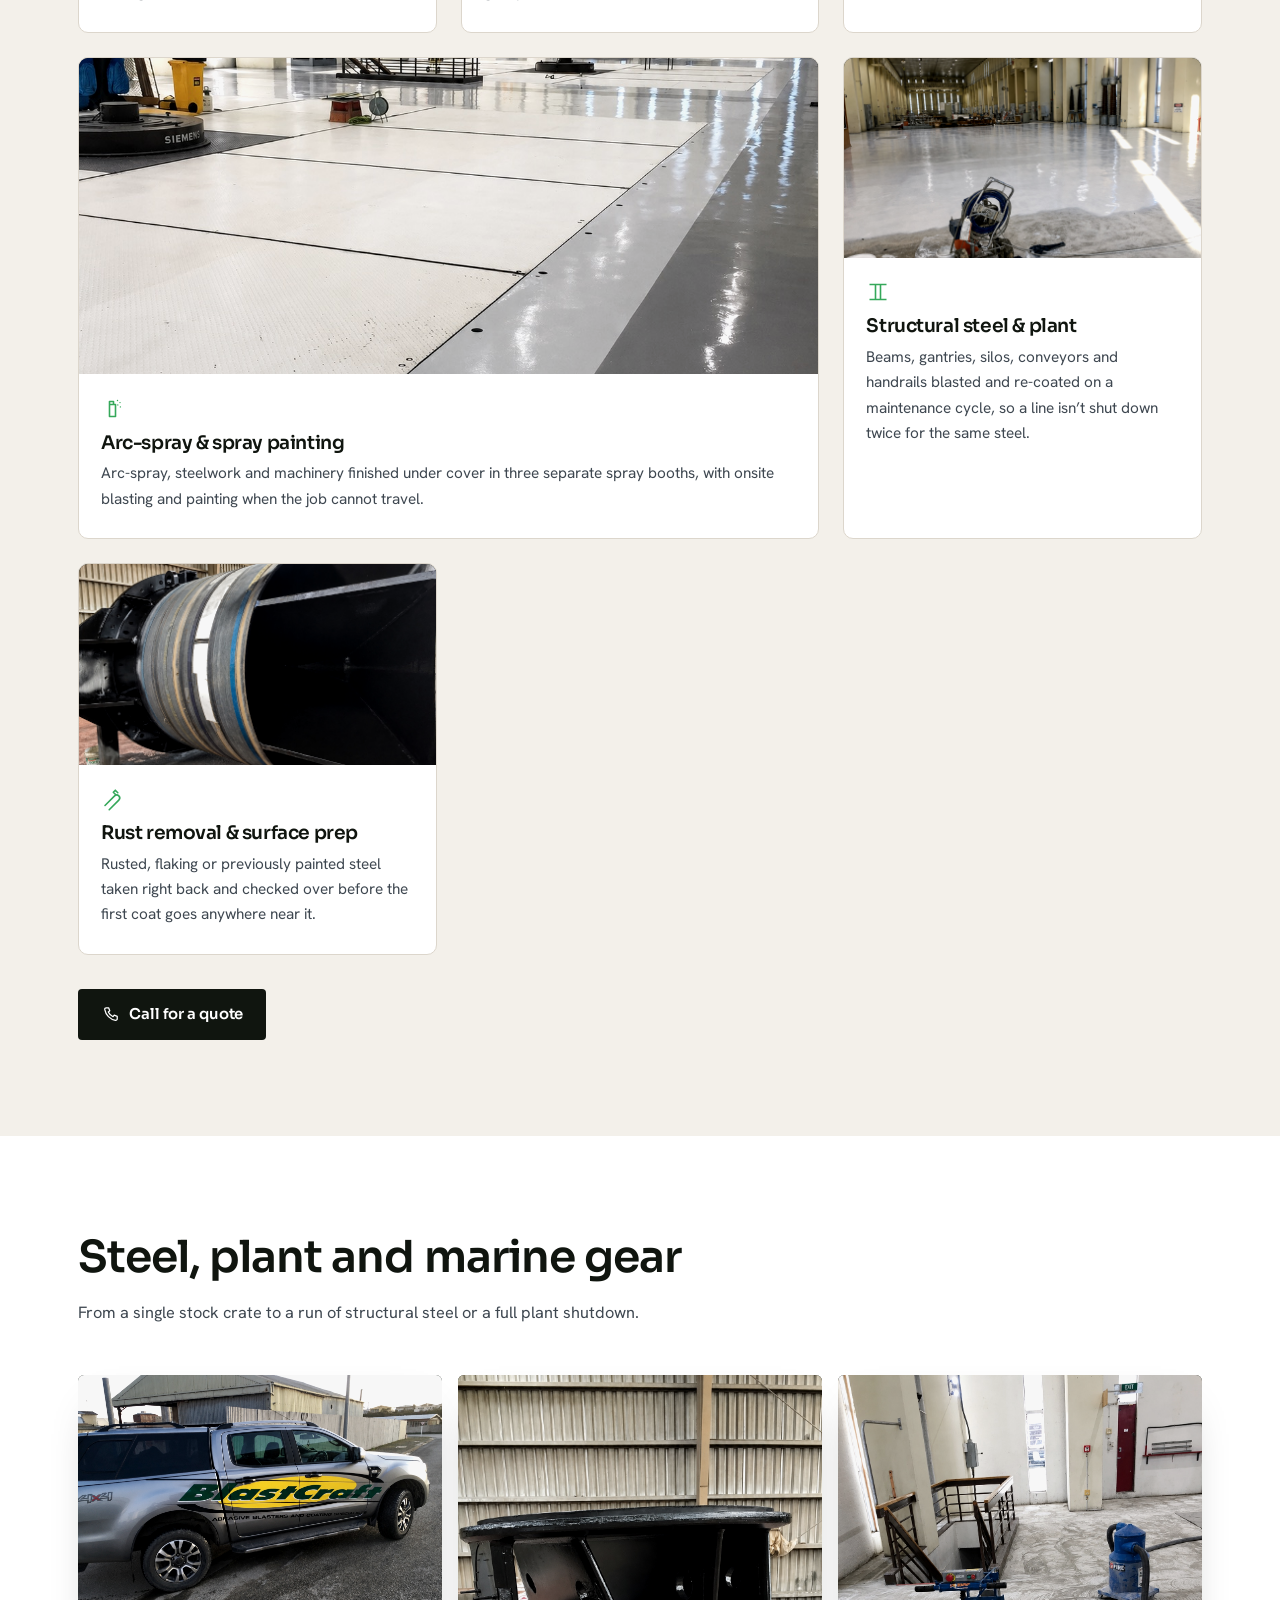
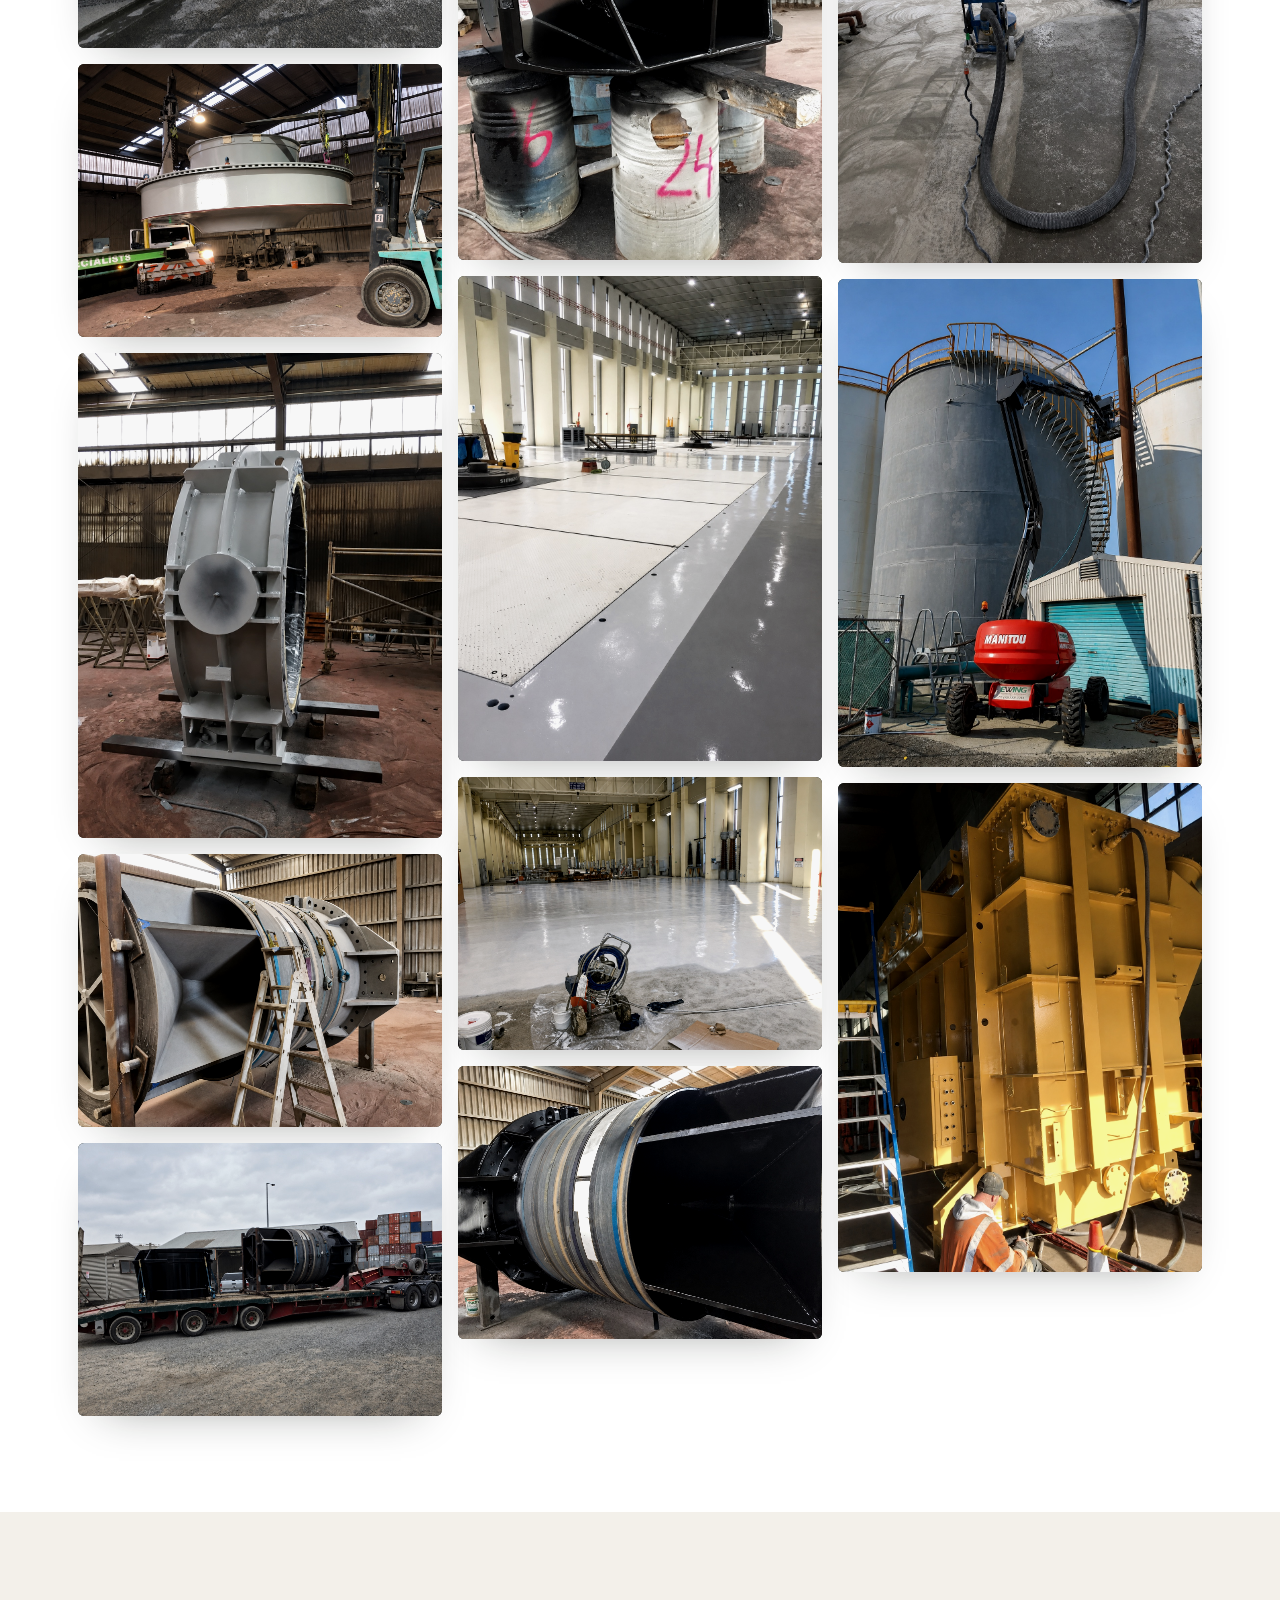
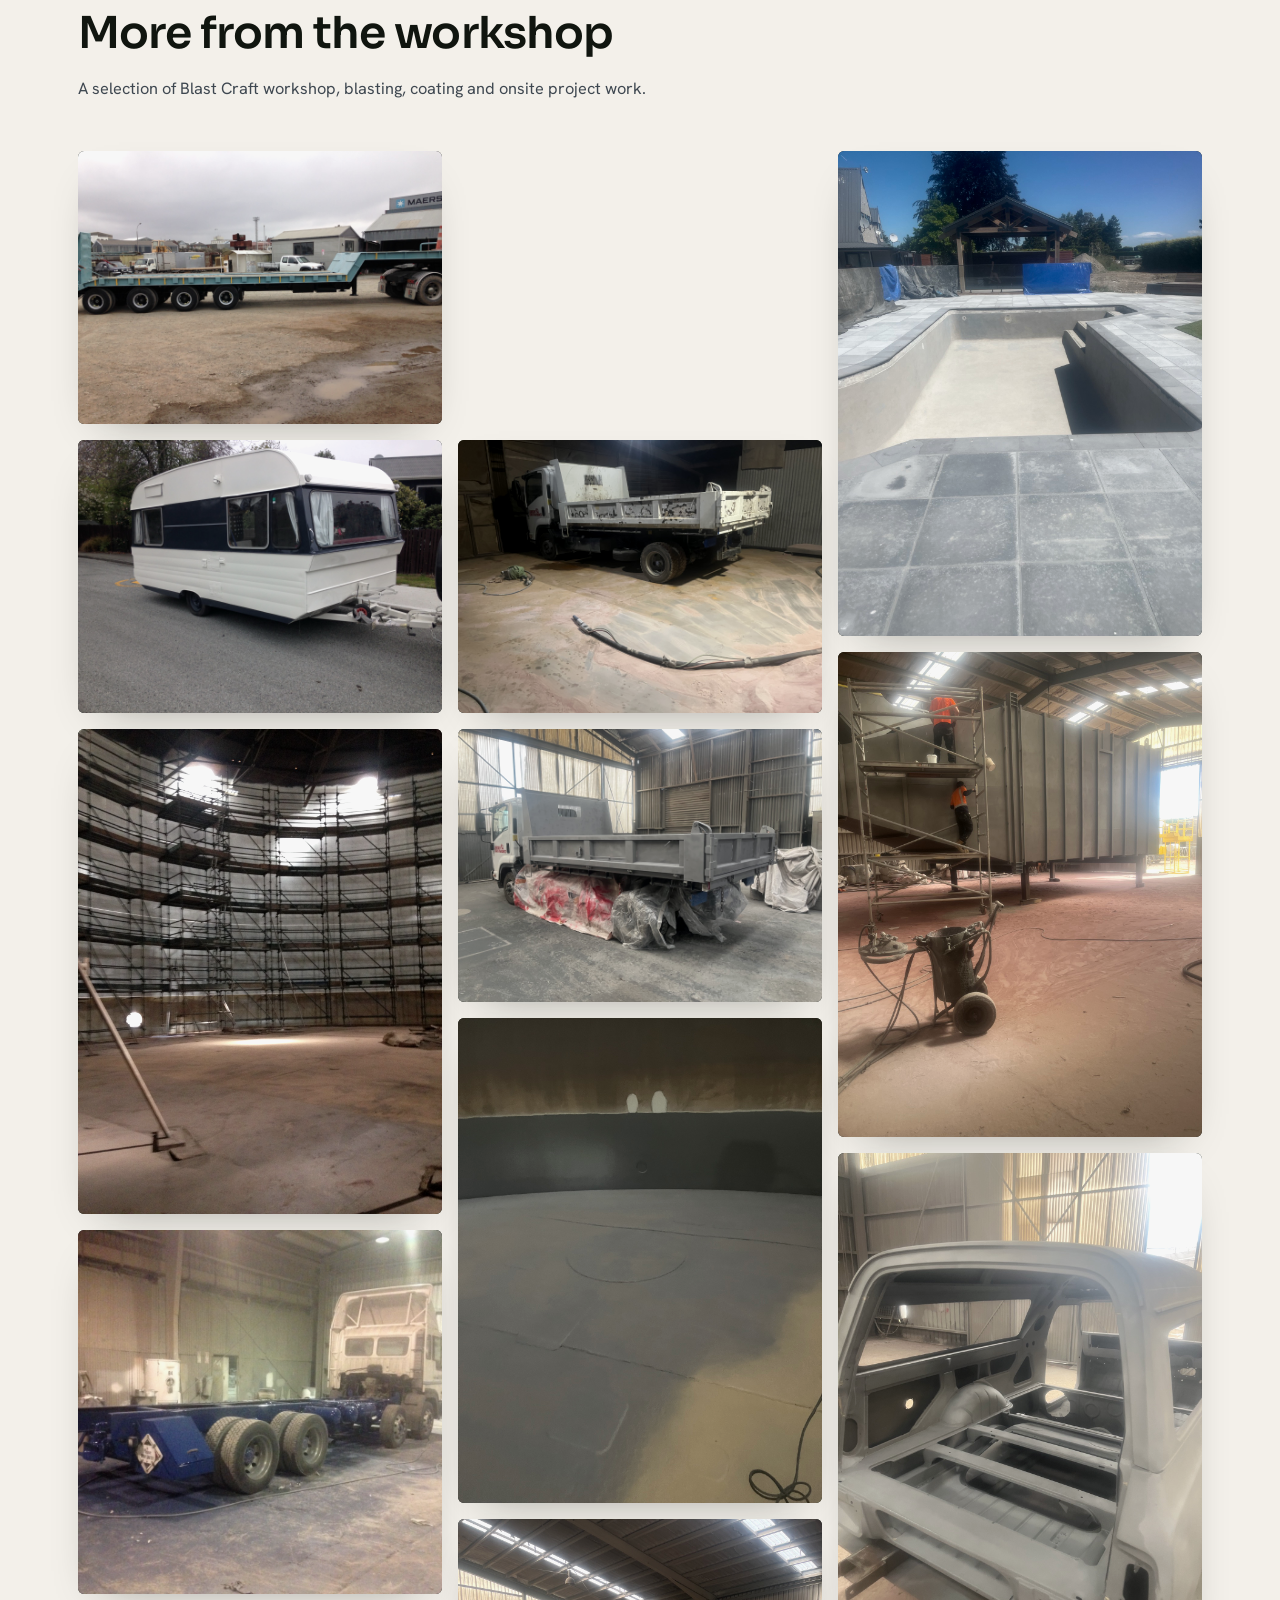
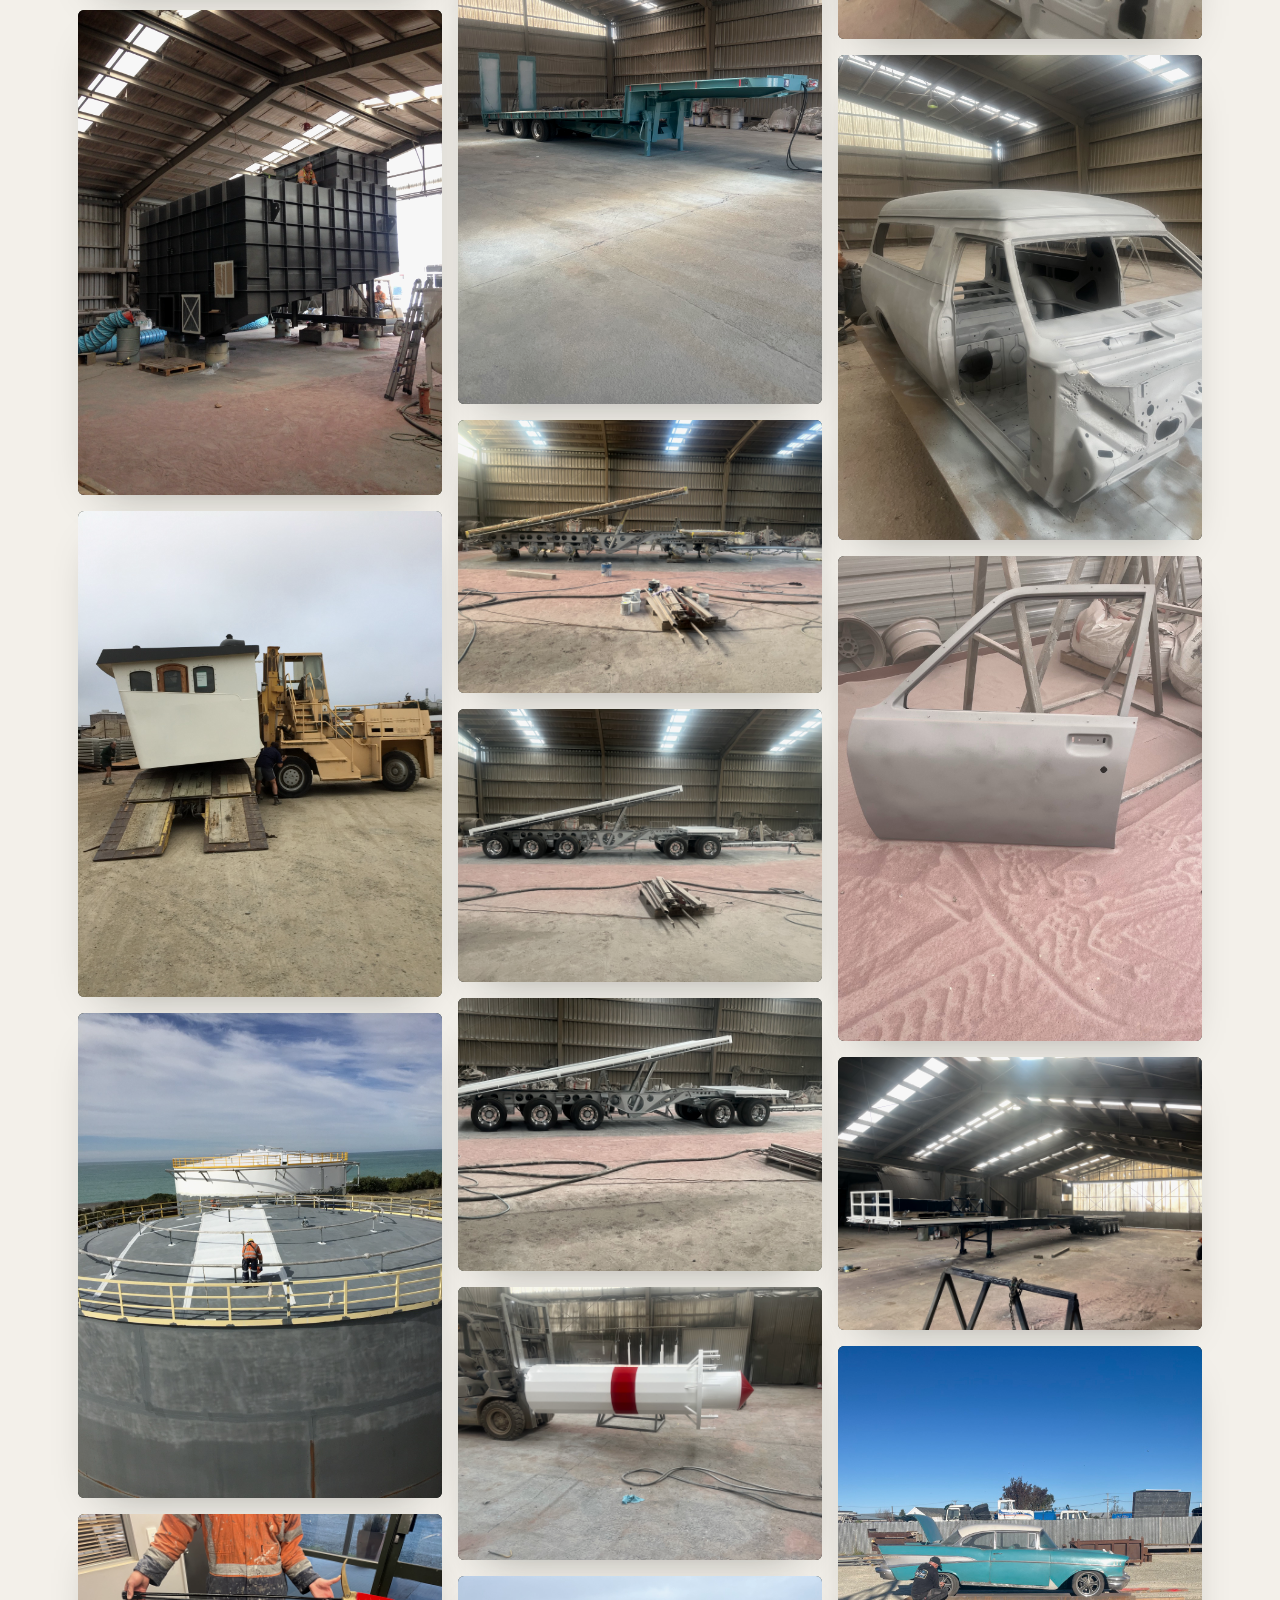
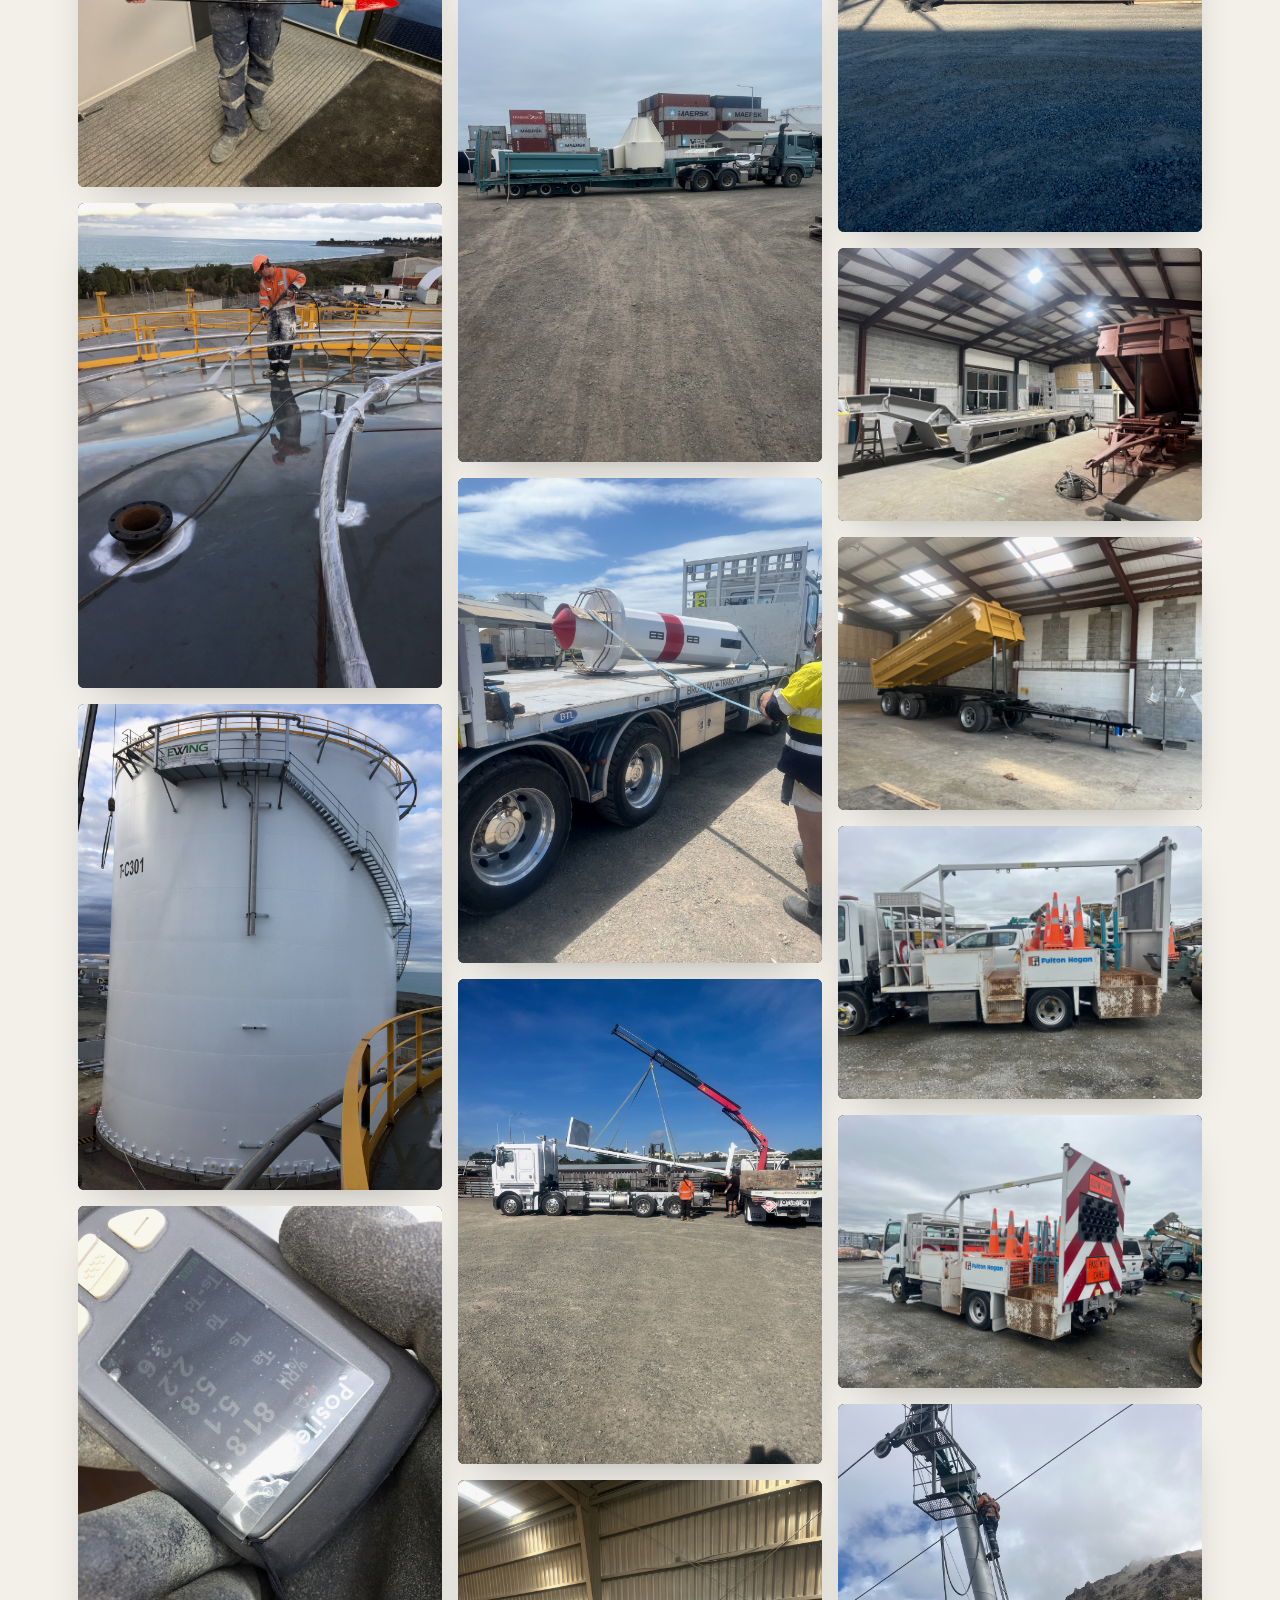
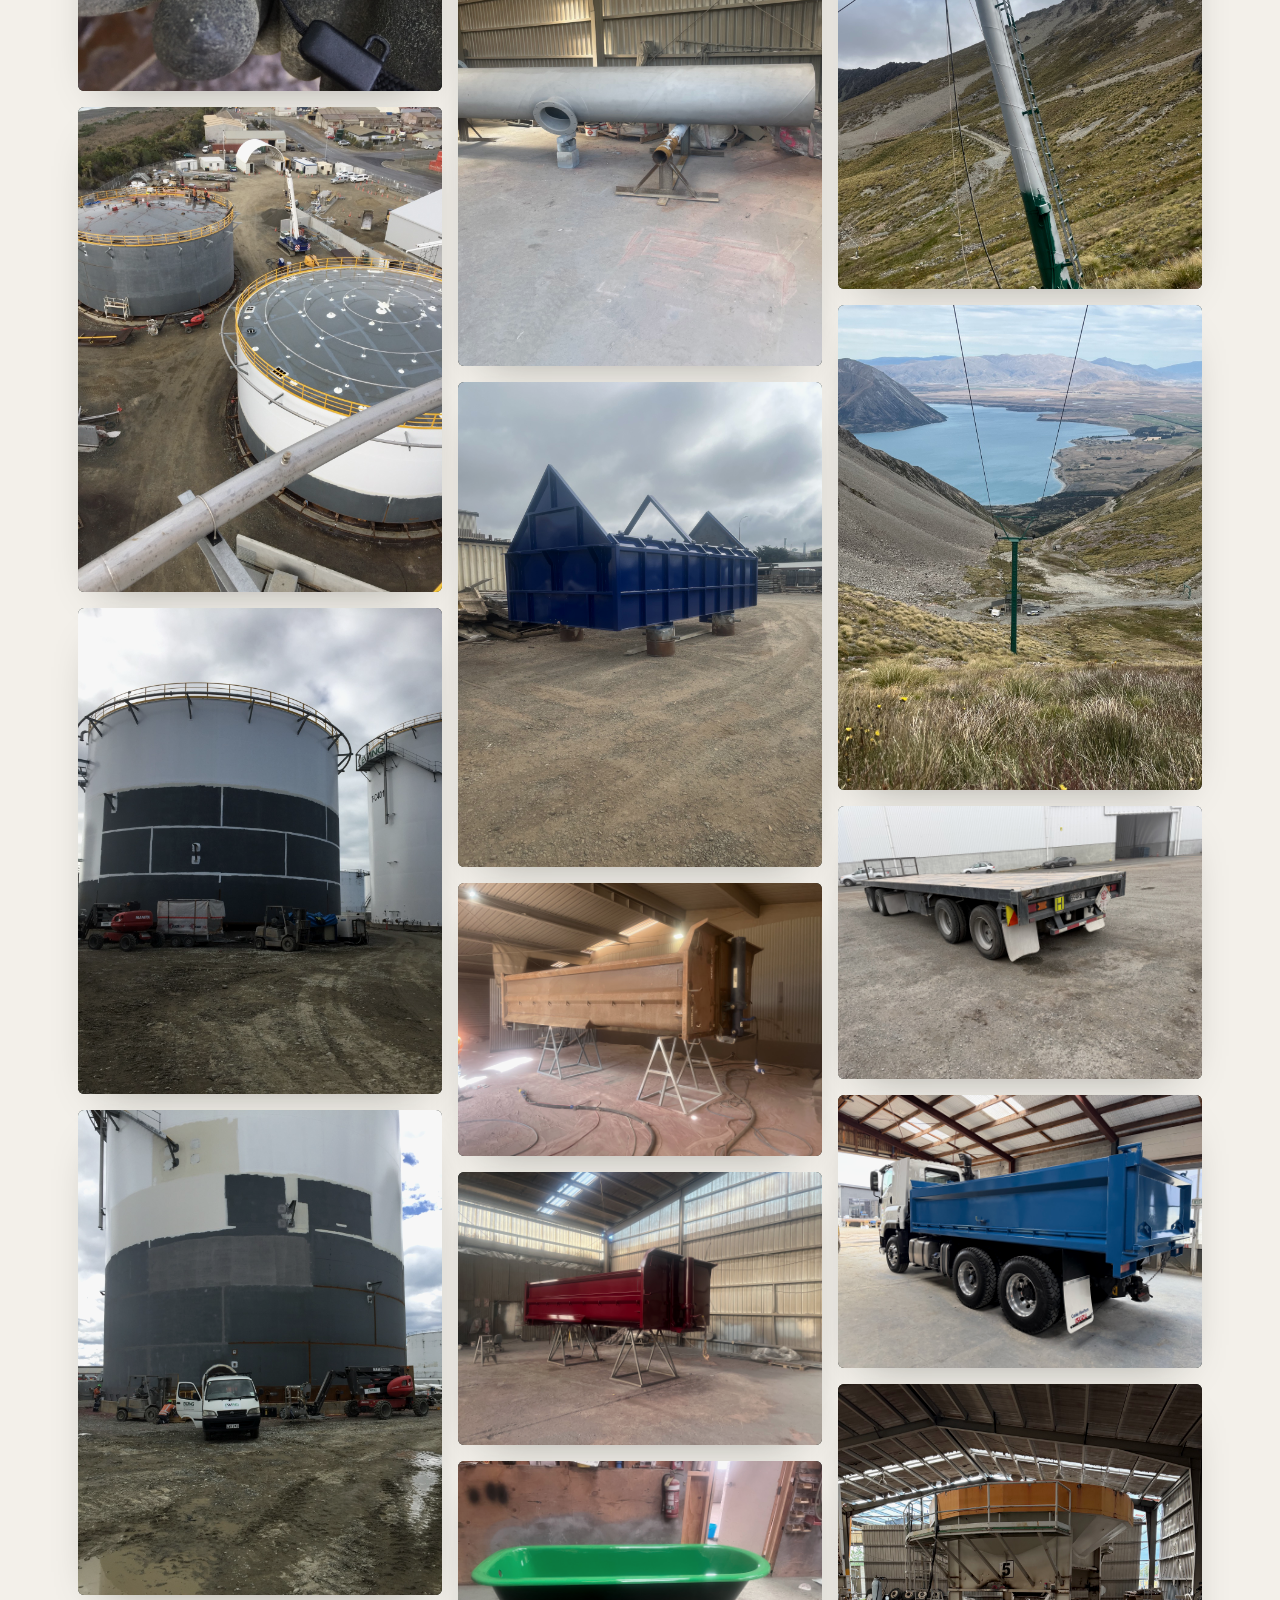
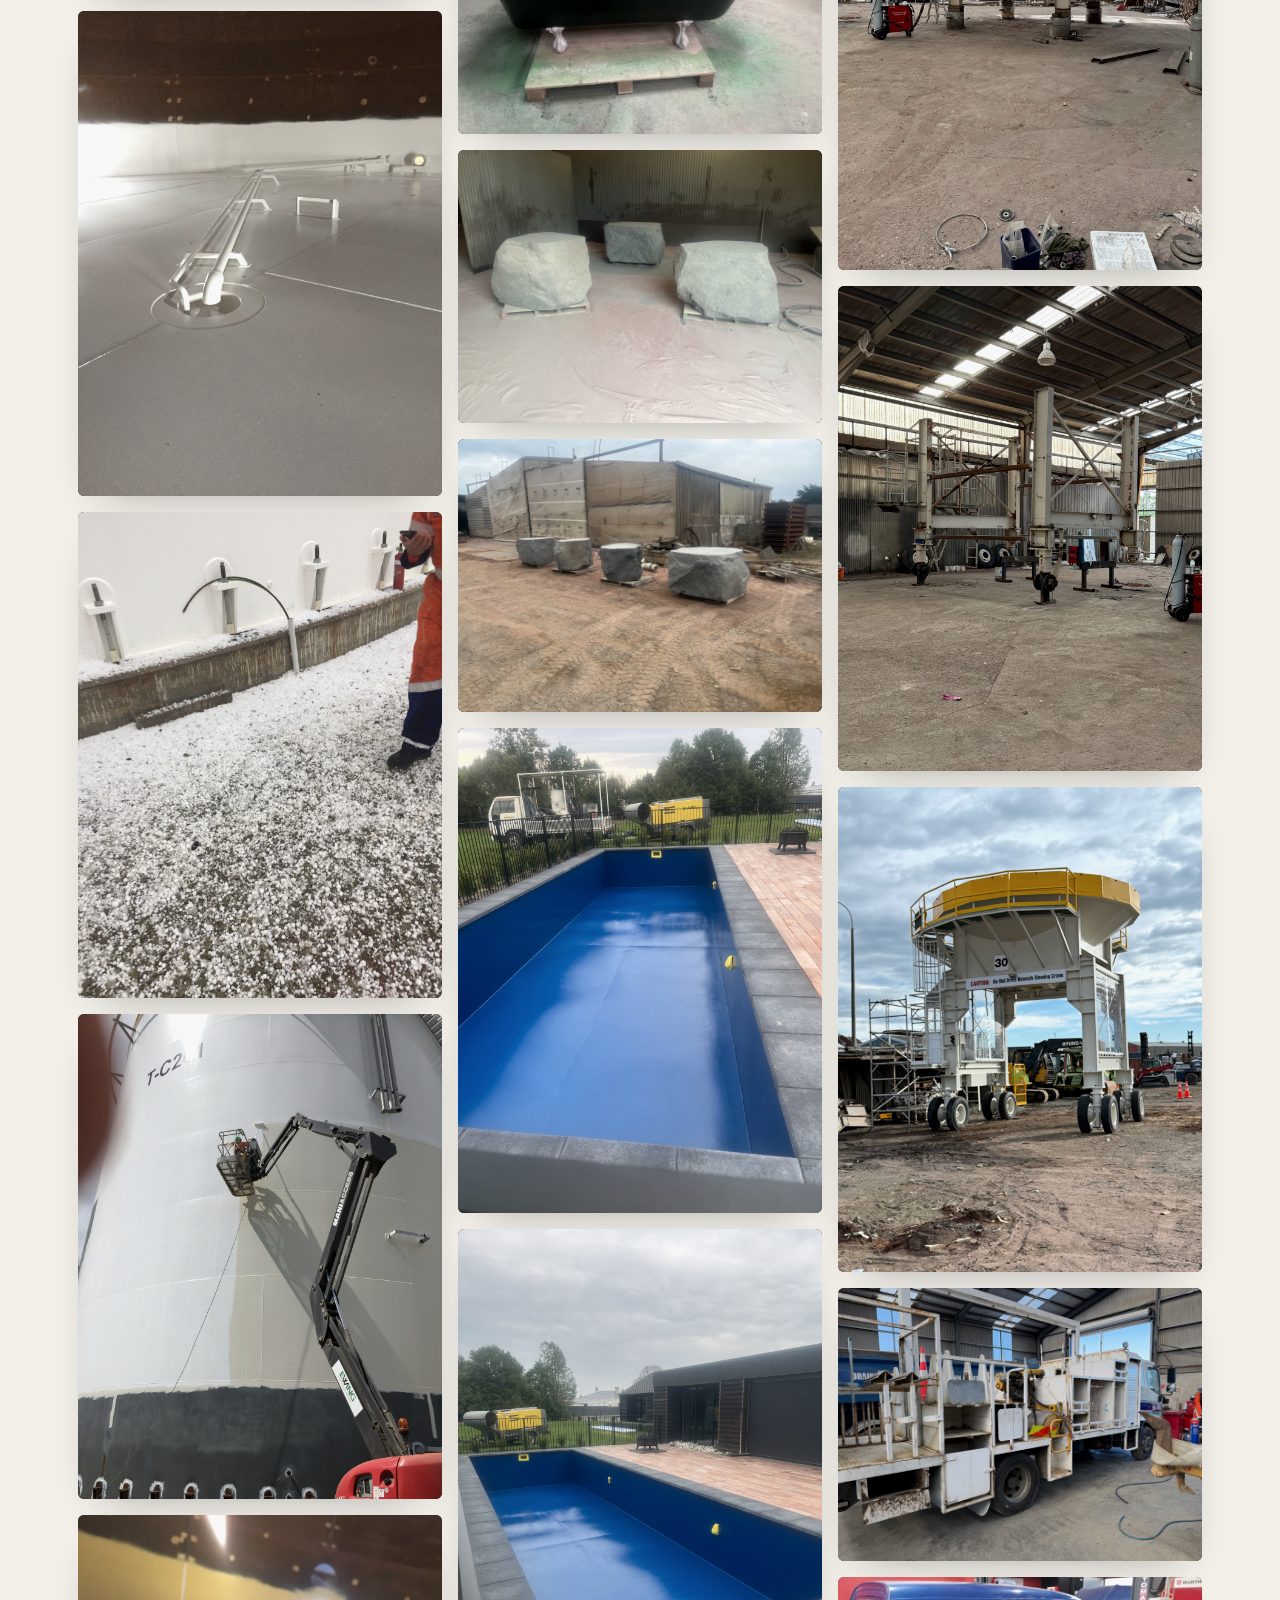
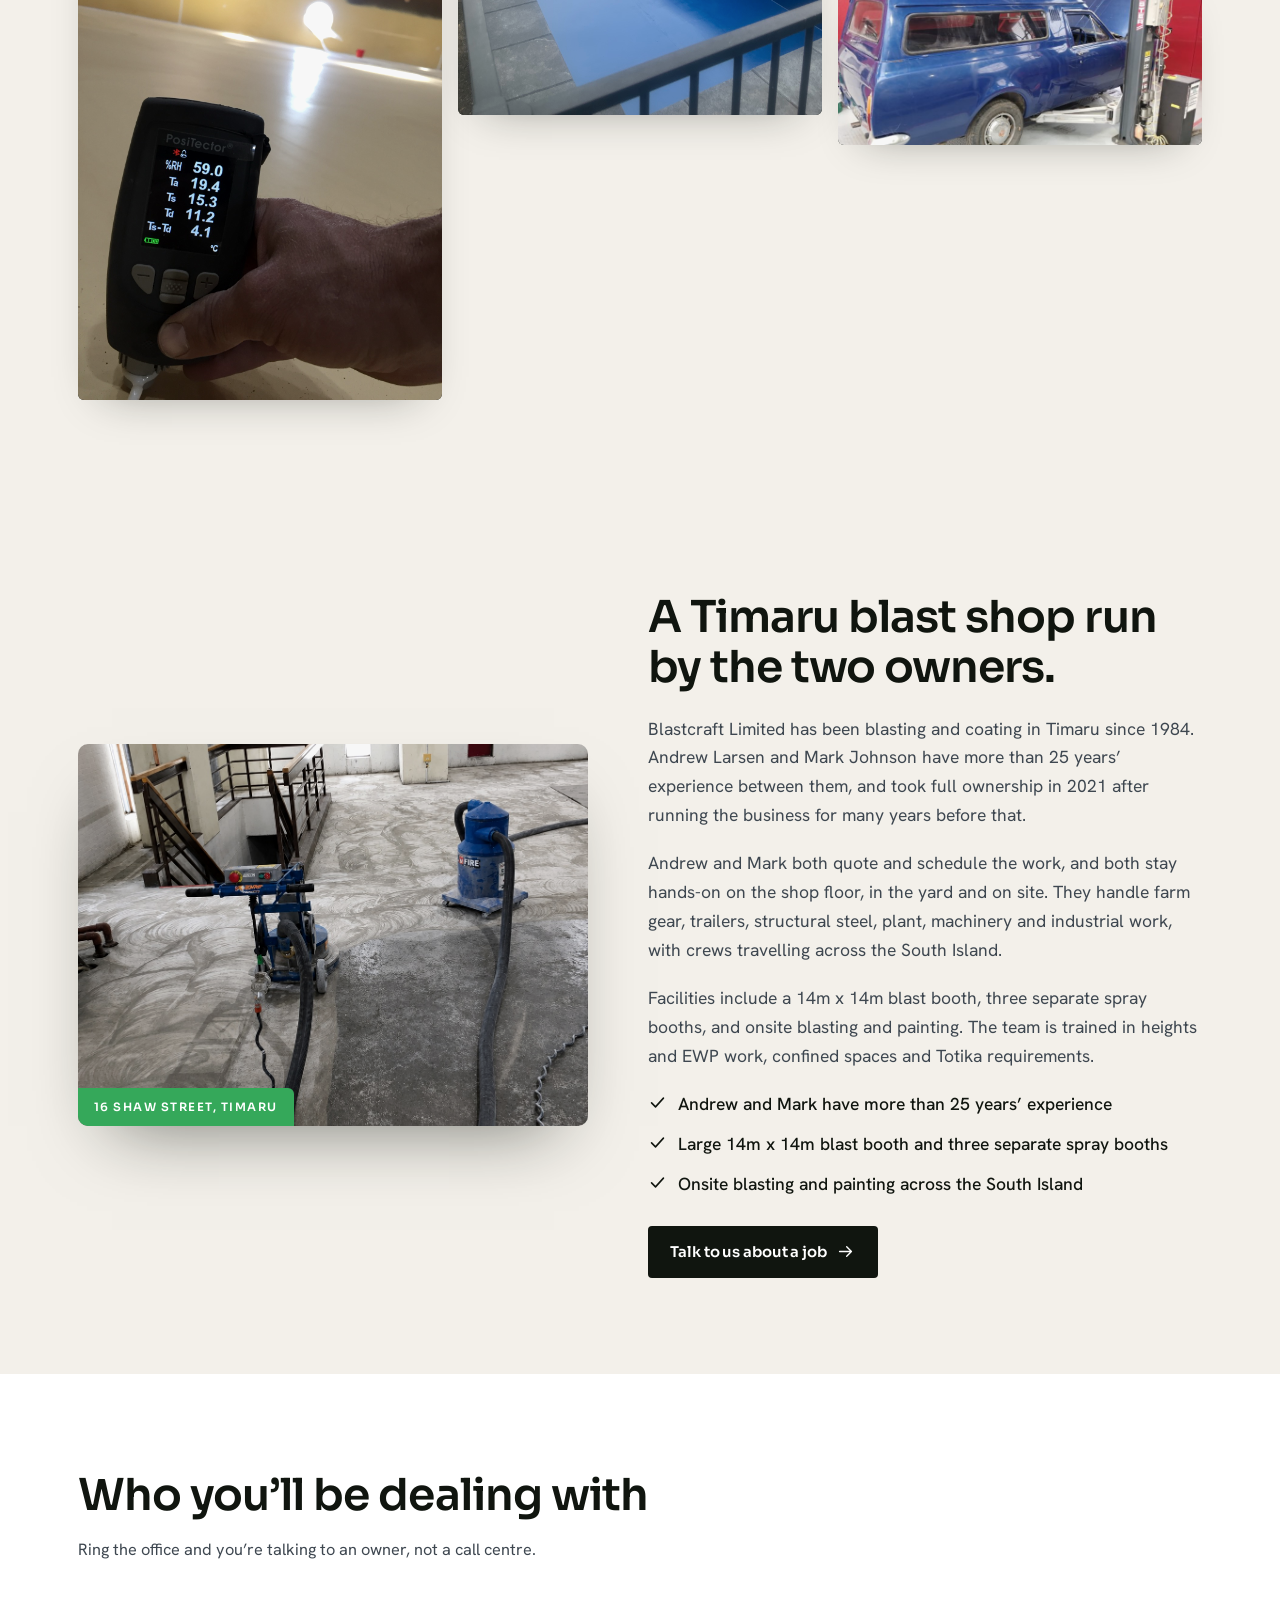
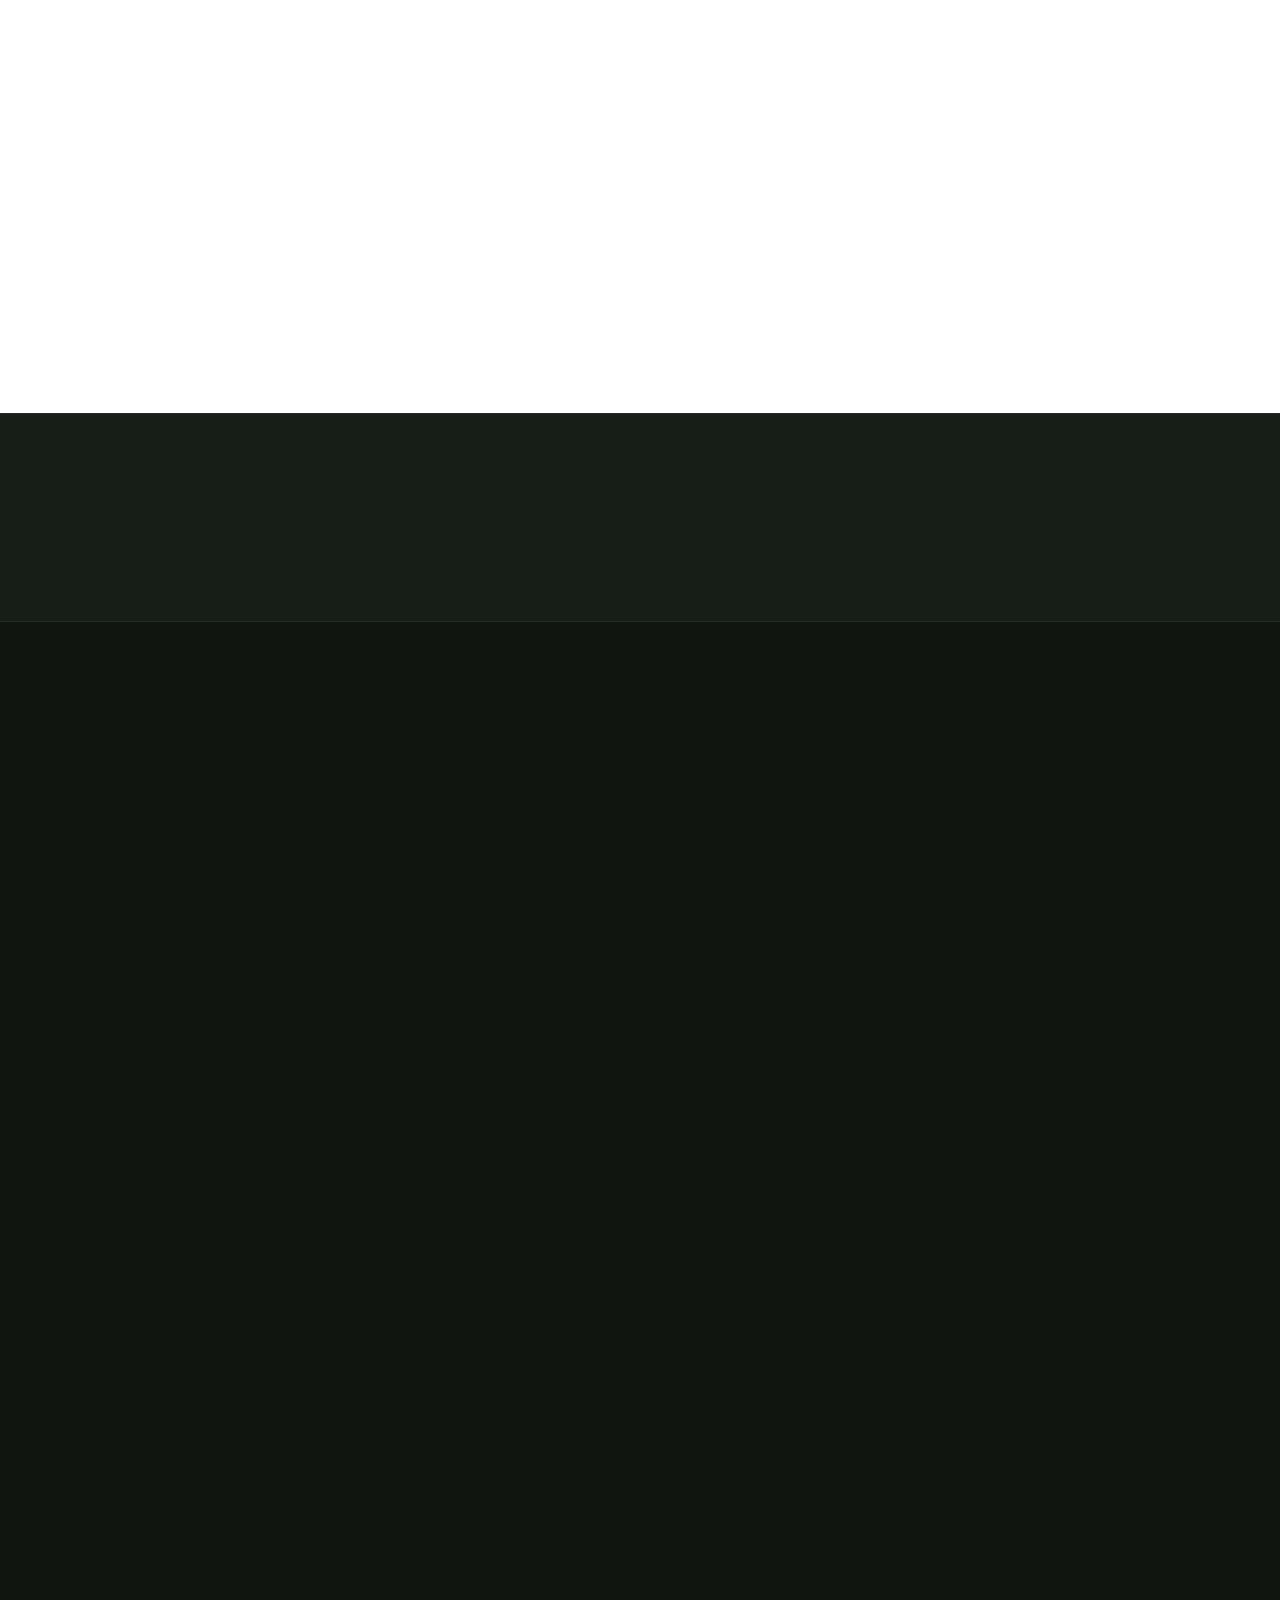
==== commit 3f4f15e6: "Proper favicon from the business's own logo favicon.ico (16/32/48), favicon-96.png and apple-touch-i" ====
--- a/index.html
+++ b/index.html
@@ -14,7 +14,9 @@
 <meta property="og:image" content="img/customer/photo-01.jpg">
 <meta name="twitter:card" content="summary_large_image">
 
-<link rel="icon" href="favicon.png" type="image/png">
+<link rel="icon" href="/favicon.ico" sizes="any">
+<link rel="icon" type="image/png" sizes="96x96" href="/favicon-96.png">
+<link rel="apple-touch-icon" href="/apple-touch-icon.png">
 
 <link rel="preconnect" href="https://fonts.googleapis.com">
 <link rel="preconnect" href="https://fonts.gstatic.com" crossorigin>
